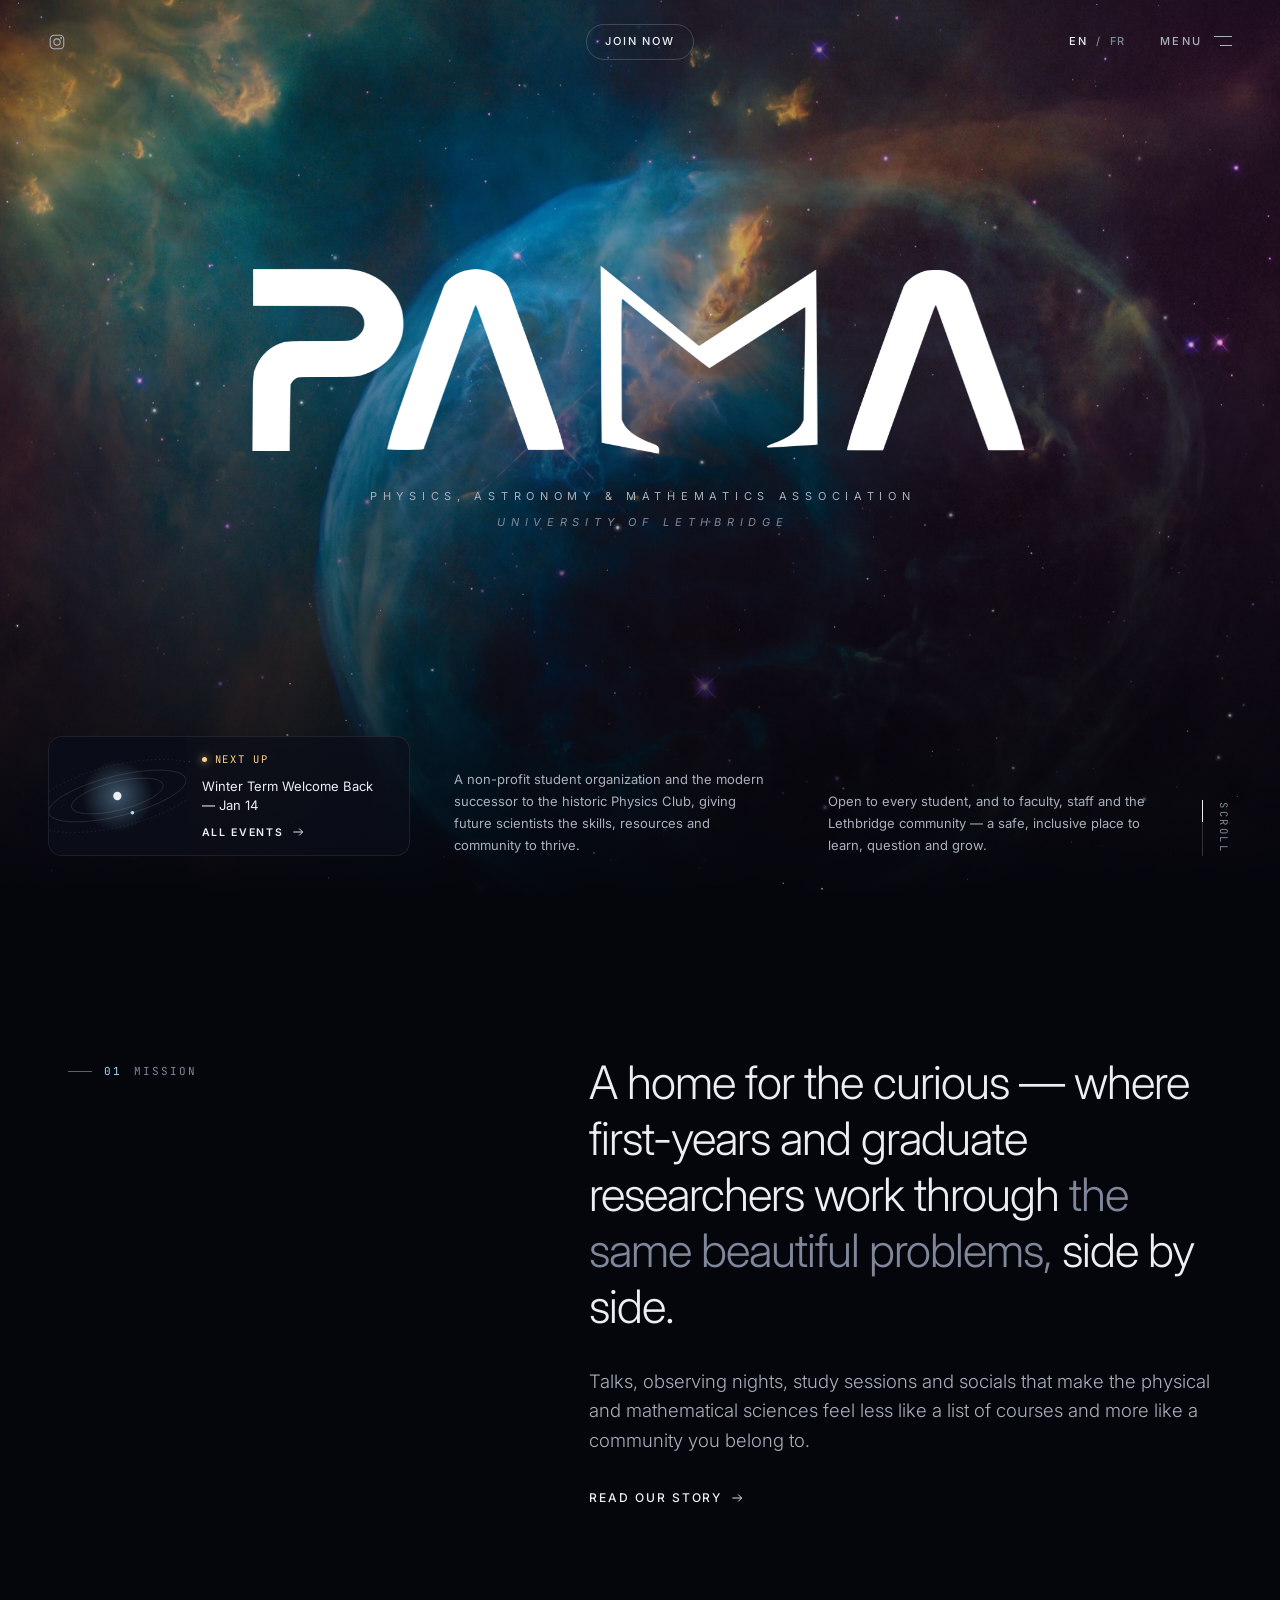
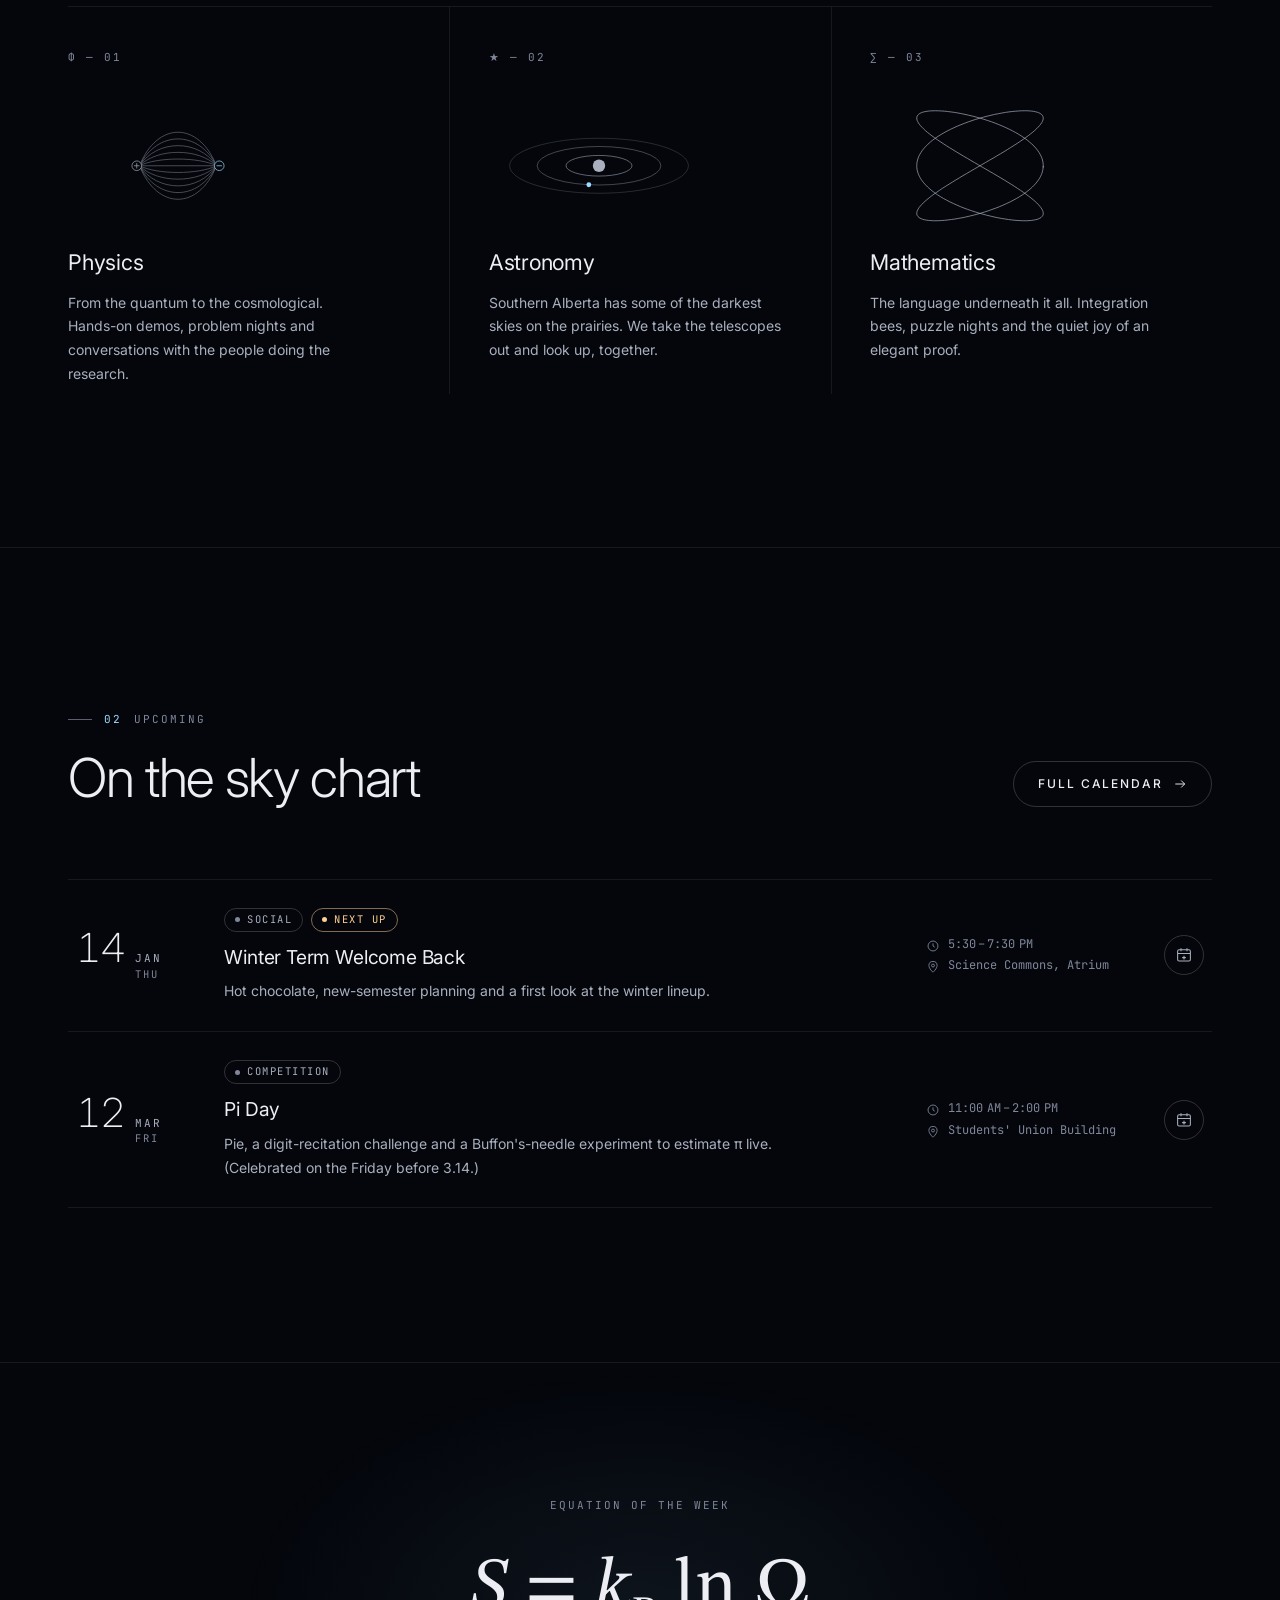
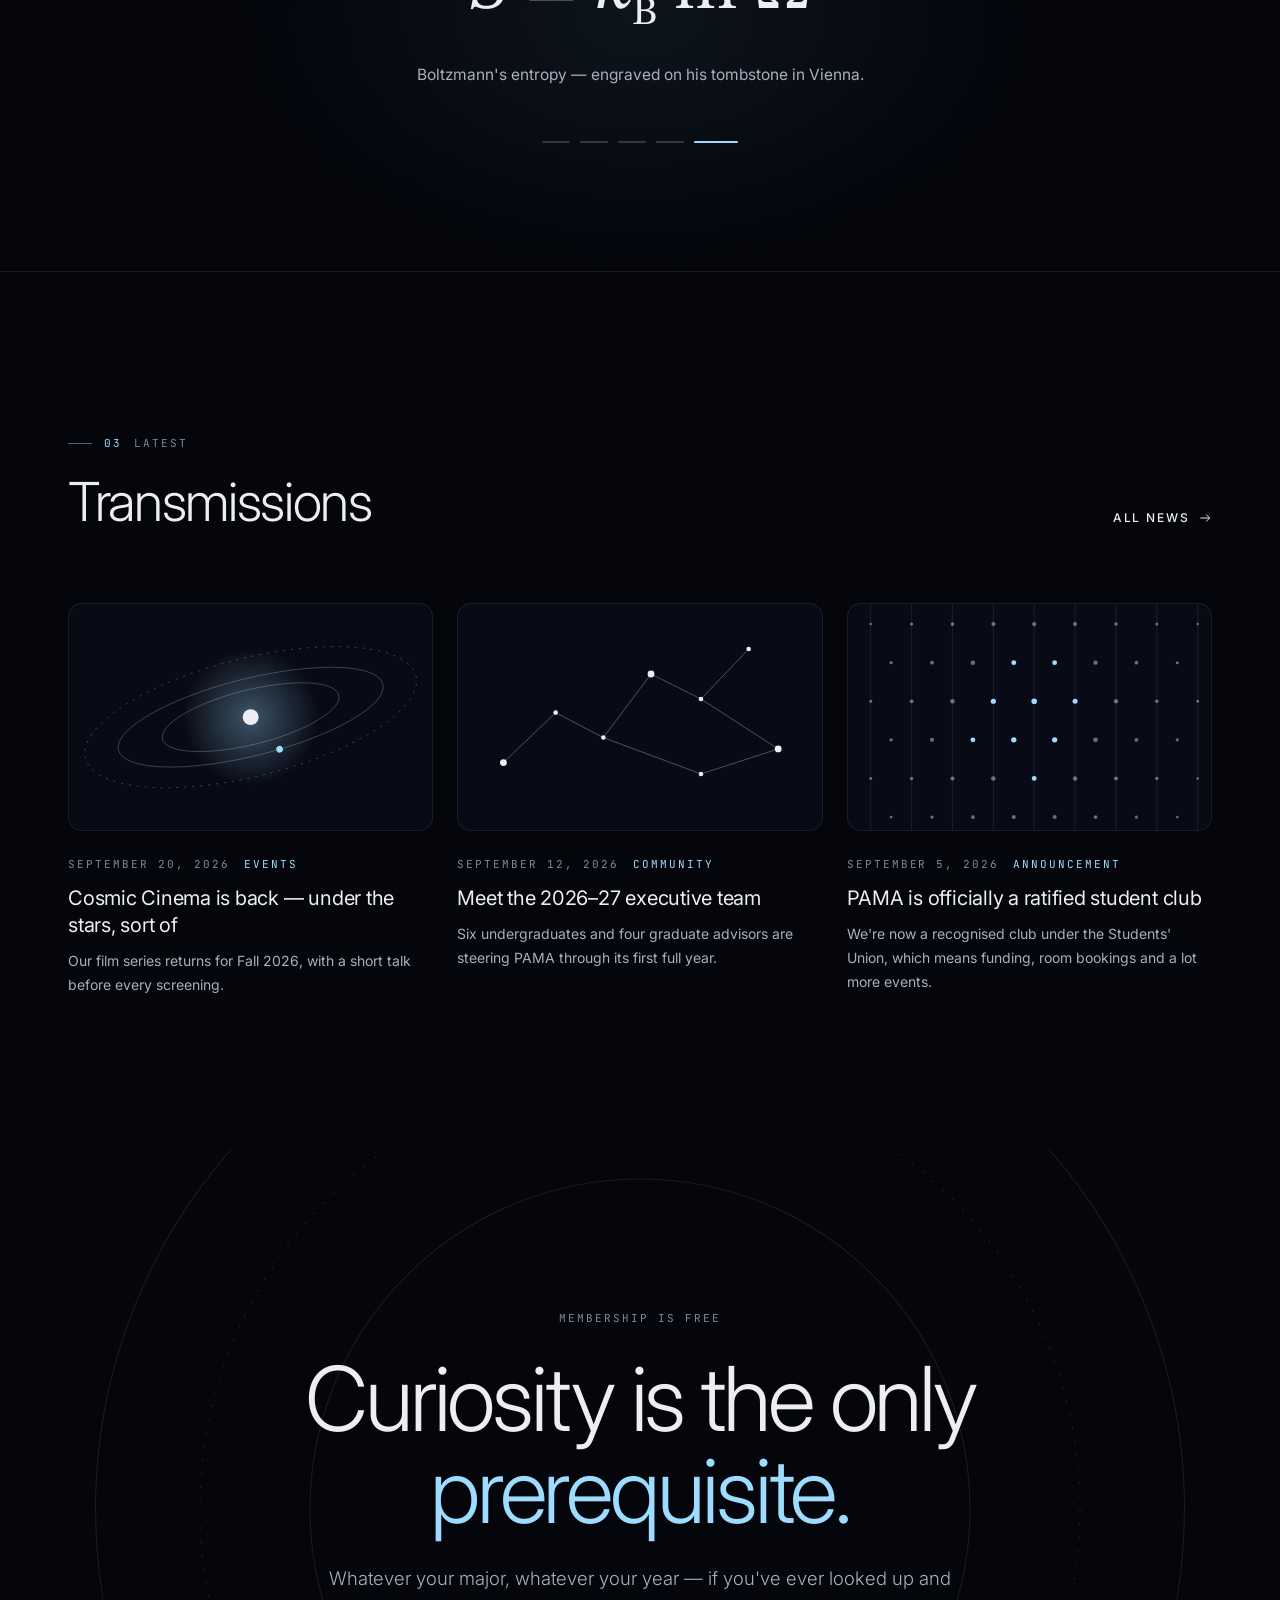
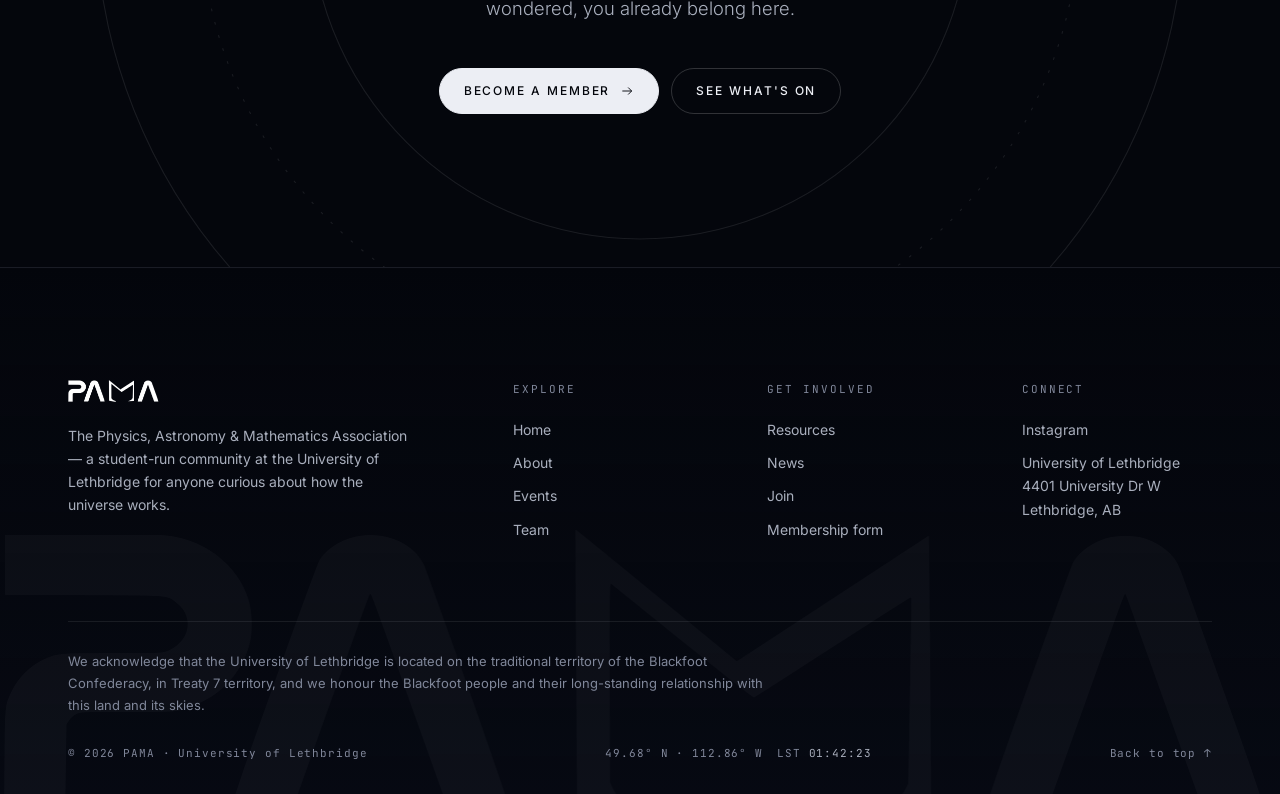
==== index.html @ 0c46128d "Add files via upload" ====
<!doctype html>
<html lang="en">
<head>
  <meta charset="utf-8">
  <meta name="viewport" content="width=device-width, initial-scale=1">
  <title data-i18n="meta.home.title">PAMA — Physics, Astronomy &amp; Mathematics Association · University of Lethbridge</title>
  <meta name="description" content="PAMA is the student-run Physics, Astronomy &amp; Mathematics Association at the University of Lethbridge — talks, stargazing, study sessions and a community for the curious." data-i18n-attr="content:meta.home.desc">
  <meta name="theme-color" content="#04060c">
  <meta property="og:type" content="website">
  <meta property="og:site_name" content="PAMA">
  <meta property="og:title" content="PAMA — Physics, Astronomy &amp; Mathematics Association">
  <meta property="og:description" content="A student community for the curious at the University of Lethbridge.">
  <link rel="icon" href="assets/img/favicon.svg" type="image/svg+xml">
  <link rel="apple-touch-icon" href="assets/img/apple-touch-icon.png">
  <link rel="preconnect" href="https://fonts.googleapis.com">
  <link rel="preconnect" href="https://fonts.gstatic.com" crossorigin>
  <link rel="stylesheet" href="https://fonts.googleapis.com/css2?family=Inter:ital,wght@0,200;0,300;0,400;0,500;0,600;1,300;1,400&amp;family=JetBrains+Mono:wght@400&amp;family=STIX+Two+Text:ital@0;1&amp;display=swap">
  <link rel="stylesheet" href="assets/css/style.css">
  <link rel="preload" as="image" href="assets/img/space.avif" type="image/avif">
  <script src="assets/js/i18n.js"></script>
  <script src="assets/js/chrome.js"></script>
  <script src="assets/js/data.js" defer></script>
  <script src="assets/js/main.js" defer></script>
</head>
<body class="is-home" id="top">
  <site-header active="home"></site-header>
  <div class="hero-backdrop" aria-hidden="true"><div class="hero__bg"></div></div>

  <div class="page">
    <main id="main">

      <!-- ============ HERO ============ -->
      <section class="hero" aria-labelledby="hero-title">
        <div class="hero__main">
          <img class="hero__logo intro" src="assets/img/pama-logo-white.png" alt="PAMA" width="1281" height="311" style="--d:120ms">
          <h1 class="hero__title intro" id="hero-title" style="--d:520ms" data-i18n="home.hero.title">Physics, Astronomy &amp; Mathematics Association</h1>
          <p class="hero__subtitle intro" style="--d:680ms" data-i18n="home.hero.uni">University of Lethbridge</p>
        </div>

        <div class="hero__foot">
          <a class="news-card intro" href="events.html" style="--d:950ms" data-teaser>
            <div class="news-card__media" data-art="orbit"></div>
            <div class="news-card__body">
              <span class="news-card__kicker" data-teaser-kicker>Next up</span>
              <span class="news-card__text" data-teaser-text>Cosmic Cinema is back. Join us under the stars…</span>
              <span class="news-card__cta"><span data-i18n="home.hero.allEvents">All events</span> <span class="i i-arrow" aria-hidden="true"></span></span>
            </div>
          </a>
          <p class="hero__col-2 intro" style="--d:1050ms" data-i18n="home.hero.col2">A non-profit student organization and the modern successor to the historic Physics Club, giving future scientists the skills, resources and community to thrive.</p>
          <p class="hero__col-3 intro" style="--d:1150ms" data-i18n="home.hero.col3">Open to every student, and to faculty, staff and the Lethbridge community — a safe, inclusive place to learn, question and grow.</p>
          <a class="scroll-cue intro" href="#mission" style="--d:1300ms"><span data-i18n="home.hero.scroll">Scroll</span><span class="scroll-cue__line" aria-hidden="true"></span></a>
        </div>
      </section>

      <!-- ============ 01 · MISSION ============ -->
      <section class="section" id="mission" aria-labelledby="mission-title">
        <div class="container">
          <div class="split">
            <div><p class="eyebrow reveal"><span class="idx">01</span><span data-i18n="home.mission.eyebrow">Mission</span></p></div>
            <div>
              <h2 class="statement reveal" id="mission-title" data-i18n="home.mission.title">A home for the curious — where first-years and graduate researchers work through <em>the same beautiful problems,</em> side by side.</h2>
              <p class="lead reveal mt-m" style="--d:120ms" data-i18n="home.mission.lead">Talks, observing nights, study sessions and socials that make the physical and mathematical sciences feel less like a list of courses and more like a community you belong to.</p>
              <div class="btn-row mt-m reveal" style="--d:200ms"><a class="link" href="about.html"><span data-i18n="home.mission.cta">Read our story</span> <span class="i i-arrow" aria-hidden="true"></span></a></div>
            </div>
          </div>

          <div class="pillars" data-stagger>
            <article class="pillar">
              <span class="pillar__num">Φ — 01</span>
              <div class="pillar__art" data-art="field"></div>
              <h3 data-i18n="home.pillar1.title">Physics</h3>
              <p data-i18n="home.pillar1.text">From the quantum to the cosmological. Hands-on demos, problem nights and conversations with the people doing the research.</p>
            </article>
            <article class="pillar">
              <span class="pillar__num">★ — 02</span>
              <div class="pillar__art" data-art="ellipses"></div>
              <h3 data-i18n="home.pillar2.title">Astronomy</h3>
              <p data-i18n="home.pillar2.text">Southern Alberta has some of the darkest skies on the prairies. We take the telescopes out and look up, together.</p>
            </article>
            <article class="pillar">
              <span class="pillar__num">∑ — 03</span>
              <div class="pillar__art" data-art="lissajous"></div>
              <h3 data-i18n="home.pillar3.title">Mathematics</h3>
              <p data-i18n="home.pillar3.text">The language underneath it all. Integration bees, puzzle nights and the quiet joy of an elegant proof.</p>
            </article>
          </div>
        </div>
      </section>

      <!-- ============ 02 · EVENTS ============ -->
      <section class="section" aria-labelledby="events-title">
        <div class="container">
          <div class="section-head section-head--row">
            <div class="stack" style="--stack:20px">
              <p class="eyebrow reveal"><span class="idx">02</span><span data-i18n="home.events.eyebrow">Upcoming</span></p>
              <h2 class="h2 reveal" id="events-title" data-i18n="home.events.title">On the sky chart</h2>
            </div>
            <a class="btn reveal" href="events.html"><span data-i18n="home.events.cta">Full calendar</span> <span class="i i-arrow" aria-hidden="true"></span></a>
          </div>
          <div class="event-list reveal" data-events-upcoming="3"></div>
        </div>
      </section>

      <!-- ============ EQUATION OF THE WEEK ============ -->
      <section class="equation" data-equation aria-labelledby="eq-title">
        <h2 class="eyebrow eyebrow--plain reveal" id="eq-title" data-i18n="home.eq.title">Equation of the week</h2>
        <p class="equation__formula"><i>e</i><sup><i>iπ</i></sup> + 1 = 0</p>
        <p class="equation__caption">Euler's identity — five fundamental constants, three basic operations, one line.</p>
        <div class="equation__nav"></div>
        <p class="sr-only" aria-live="polite" data-eq-status></p>
      </section>

      <!-- ============ 03 · NEWS ============ -->
      <section class="section" aria-labelledby="news-title">
        <div class="container">
          <div class="section-head section-head--row">
            <div class="stack" style="--stack:20px">
              <p class="eyebrow reveal"><span class="idx">03</span><span data-i18n="home.news.eyebrow">Latest</span></p>
              <h2 class="h2 reveal" id="news-title" data-i18n="home.news.title">Transmissions</h2>
            </div>
            <a class="link reveal" href="news.html"><span data-i18n="home.news.cta">All news</span> <span class="i i-arrow" aria-hidden="true"></span></a>
          </div>
          <div class="grid grid--3" data-news-latest="3" data-stagger></div>
        </div>
      </section>

      <!-- ============ CTA ============ -->
      <section class="section cta" aria-labelledby="cta-title">
        <svg class="cta__orbit" viewBox="0 0 400 400" aria-hidden="true" fill="none" stroke="currentColor" stroke-width=".4">
          <circle cx="200" cy="200" r="120"/><circle cx="200" cy="200" r="160" stroke-dasharray="1 4"/><circle cx="200" cy="200" r="198"/>
        </svg>
        <div class="container">
          <p class="eyebrow eyebrow--plain reveal" data-i18n="home.cta.eyebrow">Membership is free</p>
          <h2 class="display cta__title reveal" id="cta-title" data-i18n="home.cta.title">Curiosity is the only <span class="accent">prerequisite.</span></h2>
          <p class="lead reveal" data-i18n="home.cta.lead">Whatever your major, whatever your year — if you've ever looked up and wondered, you already belong here.</p>
          <div class="btn-row reveal">
            <a class="btn btn--solid" href="join.html"><span data-i18n="home.cta.join">Become a member</span> <span class="i i-arrow" aria-hidden="true"></span></a>
            <a class="btn" href="events.html" data-i18n="home.cta.events">See what's on</a>
          </div>
        </div>
      </section>

    </main>
    <site-footer></site-footer>
  </div>
</body>
</html>
---- assets/css/style.css ----
/* ==========================================================================
   PAMA — Physics, Astronomy & Mathematics Association
   Design system: futuristic minimalism. One accent, hairlines, quiet motion.

   Contents
     1. Tokens           6. Page heroes        11. Team / timeline / values
     2. Reset & base     7. Sections & cards   12. Resources / FAQ / join
     3. Typography       8. Home               13. Footer
     4. Buttons & icons  9. Events             14. Motion
     5. Header & menu   10. News               15. Utilities
   ========================================================================== */

/* 1. Tokens ---------------------------------------------------------------- */
:root {
  --bg: #04060c;
  --surface: rgba(255, 255, 255, 0.028);
  --surface-hover: rgba(255, 255, 255, 0.05);
  --line: rgba(255, 255, 255, 0.08);
  --line-strong: rgba(255, 255, 255, 0.18);

  --text: #eceef4;
  --text-2: #a9afbd;
  --text-3: #80879a;           /* ≥ 5.5:1 on --bg */

  --accent: #9edcff;           /* ice — the one accent */
  --signal: #ffcf8f;           /* "next up" only */

  --font-sans: "Inter", ui-sans-serif, system-ui, -apple-system, "Segoe UI", sans-serif;
  --font-mono: "JetBrains Mono", ui-monospace, "SFMono-Regular", Consolas, monospace;
  --font-math: "STIX Two Text", "Cambria Math", "Latin Modern Math", Georgia, serif;

  /* Type scale — keep to these steps */
  --fs-micro: 10.5px;
  --fs-label: 11px;
  --fs-sm: 14px;
  --fs-body: 15.5px;
  --fs-h4: 1.125rem;
  --track-label: 0.18em;
  --track-caps: 0.16em;

  --ease: cubic-bezier(0.19, 1, 0.22, 1);
  --ease-soft: cubic-bezier(0.4, 0, 0.2, 1);

  --container: 1240px;
  --gutter: clamp(16px, 4vw, 48px);
  --radius: 14px;
  --radius-lg: 22px;
  --header-h: 84px;
  --hero-h: max(100svh, 640px);

  /* Inline icons (data URIs so they also work from file://) */
  --i-arrow: url("data:image/svg+xml,%3Csvg xmlns='http://www.w3.org/2000/svg' viewBox='0 0 24 24' fill='none' stroke='black' stroke-width='1.6'%3E%3Cpath d='M4 12h16m-6-6 6 6-6 6'/%3E%3C/svg%3E");
  --i-out: url("data:image/svg+xml,%3Csvg xmlns='http://www.w3.org/2000/svg' viewBox='0 0 24 24' fill='none' stroke='black' stroke-width='1.6'%3E%3Cpath d='M7 17 17 7M8 7h9v9'/%3E%3C/svg%3E");
  --i-plus: url("data:image/svg+xml,%3Csvg xmlns='http://www.w3.org/2000/svg' viewBox='0 0 24 24' fill='none' stroke='black' stroke-width='1.6'%3E%3Cpath d='M12 5v14M5 12h14'/%3E%3C/svg%3E");

  color-scheme: dark;
}
@media (max-width: 640px) { :root { --hero-h: max(100svh, 560px); } }

/* 2. Reset & base ---------------------------------------------------------- */
*, *::before, *::after { box-sizing: border-box; }
html { -webkit-text-size-adjust: 100%; scroll-behavior: smooth; scroll-padding-top: 96px; }
body {
  margin: 0; min-height: 100vh;
  background: var(--bg); color: var(--text);
  font-family: var(--font-sans); font-size: var(--fs-body); line-height: 1.65; font-weight: 400;
  -webkit-font-smoothing: antialiased; -moz-osx-font-smoothing: grayscale;
  overflow-x: clip;
}
img, svg, canvas { display: block; max-width: 100%; }
a { color: inherit; text-decoration: none; }
button { font: inherit; color: inherit; background: none; border: 0; padding: 0; cursor: pointer; }
h1, h2, h3, h4, p, ul, ol, dl, dd, figure, blockquote { margin: 0; }
h1, h2, h3, h4 { font-weight: inherit; font-size: inherit; }
::selection { background: var(--accent); color: var(--bg); }
:focus-visible { outline: 2px solid var(--accent); outline-offset: 4px; border-radius: 4px; }

/* French is loading: hide briefly to avoid a flash of English */
.i18n-pending body { visibility: hidden; }

.skip-link {
  position: fixed; top: 12px; left: 12px; z-index: 200;
  padding: 10px 16px; border-radius: 999px; background: var(--text); color: var(--bg);
  font-size: 13px; font-weight: 500;
  transform: translateY(-160%); transition: transform .3s var(--ease);
}
.skip-link:focus { transform: none; }
.sr-only { position: absolute !important; width: 1px; height: 1px; padding: 0; margin: -1px; overflow: hidden; clip: rect(0 0 0 0); white-space: nowrap; border: 0; }

.starfield { position: fixed; inset: 0; z-index: 0; width: 100%; height: 100%; pointer-events: none; }
.page { position: relative; z-index: 1; }

/* 3. Typography ------------------------------------------------------------ */
/* Shared micro-label: every small mono caption uses this recipe */
.eyebrow, .card__kicker, .pillar__num, .event__mon, .post__meta, .article__date,
.sky__label, .contact-grid dt, .footer-col__title, .timeline__year, .person__role,
.placeholder-note, .month-label, .page-hero__meta, .offer__n {
  font-family: var(--font-mono); font-size: var(--fs-label); font-weight: 400;
  letter-spacing: var(--track-label); text-transform: uppercase; color: var(--text-3);
}
.eyebrow { display: inline-flex; align-items: center; gap: 12px; }
.eyebrow::before { content: ""; width: 24px; height: 1px; background: currentColor; opacity: .7; }
.eyebrow .idx { color: var(--accent); }
.eyebrow--plain::before { display: none; }

.display { font-size: clamp(2.6rem, 7vw, 6rem); font-weight: 300; line-height: 1.02; letter-spacing: -0.035em; }
.h1 { font-size: clamp(2.4rem, 6vw, 5rem); font-weight: 300; line-height: 1.04; letter-spacing: -0.03em; }
.h2 { font-size: clamp(2rem, 4.2vw, 3.4rem); font-weight: 300; line-height: 1.08; letter-spacing: -0.025em; }
.h3 { font-size: clamp(1.35rem, 2.1vw, 1.7rem); font-weight: 400; line-height: 1.25; letter-spacing: -0.015em; }
.h4 { font-size: var(--fs-h4); font-weight: 500; line-height: 1.35; letter-spacing: -0.005em; }
.lead { font-size: clamp(1.05rem, 1.45vw, 1.25rem); line-height: 1.6; color: var(--text-2); font-weight: 300; max-width: 60ch; }
.lead strong { color: var(--text); font-weight: 400; }
.statement { font-size: clamp(1.7rem, 3.6vw, 3rem); font-weight: 300; line-height: 1.22; letter-spacing: -0.022em; max-width: 24ch; }
.statement em { font-style: normal; color: var(--text-3); }

/* Shared small body copy */
.card p, .pillar p, .offer p, .event__desc, .post p, .timeline__item p, .value p, .step p, .res__desc {
  font-size: var(--fs-sm); line-height: 1.7; color: var(--text-2); font-weight: 400;
}
.prose p { color: var(--text-2); font-size: 1.0625rem; line-height: 1.75; }
.prose p + p { margin-top: 1.1em; }
.prose strong { color: var(--text); font-weight: 500; }

.faint { color: var(--text-3); }
.accent { color: var(--accent); }

/* 4. Buttons, links & icons ------------------------------------------------ */
.btn {
  --h: 46px;
  display: inline-flex; align-items: center; justify-content: center; gap: 10px;
  height: var(--h); padding-inline: 24px;
  border: 1px solid var(--line-strong); border-radius: 999px;
  font-size: 12px; font-weight: 500; letter-spacing: var(--track-caps); text-transform: uppercase;
  color: var(--text); white-space: nowrap;
  transition: background-color .5s var(--ease), color .5s var(--ease), border-color .5s var(--ease);
}
.btn:hover { background: var(--text); color: var(--bg); border-color: var(--text); }
.btn--solid { background: var(--text); color: var(--bg); border-color: var(--text); }
.btn--solid:hover { background: var(--accent); border-color: var(--accent); }
.btn--sm { --h: 36px; padding-inline: 18px; font-size: 11px; }
.btn-row { display: flex; flex-wrap: wrap; gap: 12px; align-items: center; }

.link {
  display: inline-flex; align-items: center; gap: 8px;
  font-size: 12px; font-weight: 500; letter-spacing: var(--track-caps); text-transform: uppercase; color: var(--text);
  background: linear-gradient(currentColor, currentColor) 0 100% / 0 1px no-repeat;
  padding-bottom: 3px;
  transition: background-size .6s var(--ease), color .3s;
}
.link:hover { background-size: 100% 1px; color: var(--accent); }
.text-link { color: var(--text); border-bottom: 1px solid var(--line-strong); transition: border-color .3s, color .3s; }
.text-link:hover { color: var(--accent); border-color: var(--accent); }

/* Mask icons: <span class="i i-arrow"></span> */
.i { display: inline-block; width: 14px; height: 14px; flex-shrink: 0; background: currentColor; -webkit-mask: var(--m) center / contain no-repeat; mask: var(--m) center / contain no-repeat; }
.i-arrow { --m: var(--i-arrow); transition: transform .5s var(--ease); }
.i-out { --m: var(--i-out); transition: transform .5s var(--ease); }
.i-plus { --m: var(--i-plus); }
:is(.btn, .link, .news-card, .post):hover .i-arrow { transform: translateX(4px); }
:is(.btn, .link):hover .i-out { transform: translate(2px, -2px); }

.icon { width: 18px; height: 18px; flex-shrink: 0; }
.icon--sm { width: 14px; height: 14px; }

/* 5. Header & particle menu ------------------------------------------------ */
.site-header {
  position: fixed; inset: 0 0 auto 0; z-index: 100; height: var(--header-h);
  border-bottom: 1px solid transparent;
  transition: background-color .6s var(--ease), border-color .6s var(--ease), height .6s var(--ease);
}
.site-header.is-scrolled { --header-h: 68px; background: rgba(4, 6, 12, 0.9); border-bottom-color: var(--line); }
.site-header__inner {
  height: 100%; max-width: 1600px; margin-inline: auto; padding-inline: var(--gutter);
  display: grid; grid-template-columns: 1fr auto 1fr; align-items: center; gap: 16px;
}
.site-header__left { display: flex; align-items: center; gap: 22px; }
.site-header__center { justify-self: center; }
.site-header__right { justify-self: end; display: flex; align-items: center; gap: clamp(16px, 2.5vw, 32px); }

.brand {
  display: inline-flex; align-items: center; max-width: 90px; overflow: hidden;
  transition: opacity .5s var(--ease), transform .6s var(--ease), max-width .7s var(--ease), margin .7s var(--ease);
}
.brand img { height: 17px; width: auto; max-width: none; }
.is-home .site-header:not(.is-scrolled) .brand { opacity: 0; transform: translateY(-6px); pointer-events: none; max-width: 0; margin-right: -22px; }

.socials { display: flex; align-items: center; gap: 18px; color: var(--text-2); }
.socials a { display: inline-flex; padding: 6px; margin: -6px; transition: color .3s; }
.socials a:hover { color: var(--text); }

.lang { display: flex; align-items: center; gap: 6px; font-size: 11px; font-weight: 500; letter-spacing: var(--track-caps); color: var(--text-3); }
.lang button { padding: 6px 2px; letter-spacing: inherit; transition: color .3s; }
.lang button[aria-pressed="true"] { color: var(--text); }
.lang button:hover { color: var(--text); }

@media (max-width: 720px) {
  .site-header__left .socials { display: none; }
  .is-home .site-header:not(.is-scrolled) .site-header__left .socials { display: flex; }
  .site-header__center .btn { --h: 34px; padding-inline: 16px; font-size: var(--fs-micro); }
  .site-header__right > .lang { display: none; }
}

.menu { position: relative; }
.menu__toggle {
  display: inline-flex; align-items: center; gap: 12px; padding: 10px 0;
  font-size: 11px; font-weight: 500; letter-spacing: 0.2em; text-transform: uppercase;
  color: var(--text-2); transition: color .3s;
}
.menu__toggle:hover, .menu.is-open .menu__toggle { color: var(--text); }
.menu__bars { position: relative; width: 18px; height: 10px; }
.menu__bars span { position: absolute; left: 0; right: 0; height: 1px; background: currentColor; transition: transform .6s var(--ease), top .6s var(--ease), left .6s var(--ease); }
.menu__bars span:nth-child(1) { top: 0; }
.menu__bars span:nth-child(2) { top: 9px; left: 6px; }
.menu.is-open .menu__bars span:nth-child(1) { top: 4.5px; transform: rotate(45deg); }
.menu.is-open .menu__bars span:nth-child(2) { top: 4.5px; left: 0; transform: rotate(-45deg); }

.menu__panel {
  position: absolute; right: -10px; top: 100%;
  padding: 12px 10px 28px 120px;
  display: flex; flex-direction: column; align-items: flex-end; gap: 2px;
  visibility: hidden; opacity: 0; pointer-events: none;
  transition: opacity .35s var(--ease-soft), visibility 0s linear .45s;
}
.menu.is-open .menu__panel { visibility: visible; opacity: 1; pointer-events: auto; transition: opacity .35s var(--ease-soft), visibility 0s; }
.menu__item {
  display: flex; align-items: center; justify-content: flex-end; gap: 16px; padding-block: 9px;
  transform: translateY(-14px); opacity: 0;
  transition: transform .5s var(--ease), opacity .4s var(--ease-soft);
  transition-delay: calc(var(--i) * 45ms);
}
.menu.is-open .menu__item { transform: none; opacity: 1; }
/* Manim-style "Write": the label draws itself out of the dot */
.menu__label {
  display: inline-block; white-space: nowrap;
  font-size: 12px; font-weight: 500; letter-spacing: 0.26em; text-transform: uppercase; color: var(--text-2);
  clip-path: inset(0 0 0 100%); opacity: 0; transform: translateX(8px);
  transition: clip-path .7s var(--ease), opacity .4s var(--ease-soft), transform .6s var(--ease), color .3s;
  transition-delay: calc(var(--i) * 45ms + 110ms);
}
.menu.is-open .menu__label { clip-path: inset(0 -4px 0 0); opacity: 1; transform: none; }
.menu__num { font-family: var(--font-mono); font-size: var(--fs-micro); letter-spacing: .1em; color: var(--text-3); margin-right: 10px; }
.menu__dot {
  width: 6px; height: 6px; border-radius: 50%; flex-shrink: 0; background: var(--text);
  box-shadow: 0 0 10px 2px rgba(255, 255, 255, 0.55);
  transition: transform .5s var(--ease), box-shadow .5s var(--ease), background-color .3s, opacity .3s;
}
.menu__item:hover .menu__label { color: var(--text); transform: translateX(-6px); }
.menu__item:hover .menu__dot { transform: scale(.55); opacity: .55; box-shadow: 0 0 4px 1px rgba(255,255,255,.4); }
.menu__item:focus-visible { outline: none; }
.menu__item:focus-visible .menu__label { color: var(--accent); text-decoration: underline; text-underline-offset: 6px; transform: translateX(-6px); }
.menu__item[aria-current="page"] .menu__label { color: var(--accent); }
.menu__item[aria-current="page"] .menu__dot { background: var(--accent); box-shadow: 0 0 0 4px var(--bg), 0 0 0 5px var(--accent), 0 0 14px 4px rgba(158,220,255,.5); }
.menu__lang { display: none; }

.menu-veil {
  position: fixed; inset: 0; z-index: 90;
  background: radial-gradient(120% 90% at 100% 0%, rgba(4,6,12,.95) 0%, rgba(4,6,12,.8) 38%, rgba(4,6,12,.25) 75%, transparent 100%);
  opacity: 0; visibility: hidden; transition: opacity .5s var(--ease-soft), visibility 0s linear .5s;
}
.menu-veil.is-visible { opacity: 1; visibility: visible; transition: opacity .5s var(--ease-soft), visibility 0s; }

@media (max-width: 720px) {
  .menu__panel { right: -4px; padding-left: 48px; }
  .menu__item { padding-block: 11px; }
  .menu__label { font-size: 13px; }
  .menu-veil { background: rgba(4,6,12,.94); }
  .menu__lang { display: flex; justify-content: flex-end; margin-top: 18px; padding-top: 16px; border-top: 1px solid var(--line); opacity: 0; transition: opacity .4s var(--ease-soft) .4s; }
  .menu.is-open .menu__lang { opacity: 1; }
  .menu__lang .lang { display: flex; font-size: 12px; }
}

/* 6. Heroes ---------------------------------------------------------------- */
.hero { position: relative; min-height: var(--hero-h); display: flex; flex-direction: column; }
/* Backdrop sits outside .page so the starfield canvas drifts over it */
.hero-backdrop { position: absolute; inset: 0 0 auto 0; height: var(--hero-h); z-index: -1; overflow: hidden; pointer-events: none; }
.hero__bg {
  position: absolute; inset: -4% 0 0 0;
  background: url("../img/space.avif") center / cover no-repeat;
  transform: translate3d(0, var(--parallax, 0px), 0) scale(1.06);
  will-change: transform;
}
.hero-backdrop::after {
  content: ""; position: absolute; inset: 0;
  background: radial-gradient(ellipse 50% 32% at 50% 48%, rgba(4,6,12,.45), transparent 70%),
    linear-gradient(180deg, rgba(4,6,12,.35) 0%, rgba(4,6,12,.2) 35%, rgba(4,6,12,.72) 78%, var(--bg) 100%);
}
.hero__main {
  flex: 1; display: flex; flex-direction: column; align-items: center; justify-content: center;
  text-align: center; padding: calc(var(--header-h) + 24px) var(--gutter) 24px;
}
.hero__logo { width: min(72vw, 780px); height: auto; filter: drop-shadow(0 0 40px rgba(158,220,255,.12)); }
.hero__title, .hero__subtitle {
  font-size: clamp(11px, .85vw, 15px); font-weight: 400; text-transform: uppercase;
  letter-spacing: clamp(0.28em, 0.9vw, 0.52em); padding-left: 0.5em; text-wrap: balance;
}
.hero__title { margin-top: clamp(20px, 3vw, 32px); color: var(--text-2); }
.hero__subtitle { margin-top: 8px; font-style: italic; color: var(--text-3); }
.hero__foot {
  display: grid; grid-template-columns: minmax(0, 1.1fr) minmax(0, 1fr) minmax(0, 1fr) auto;
  gap: clamp(20px, 3.5vw, 48px); align-items: end;
  padding: 24px var(--gutter) clamp(24px, 4vw, 44px);
  max-width: 1600px; width: 100%; margin-inline: auto;
}
.hero__foot p { font-size: 13px; line-height: 1.7; color: var(--text-2); max-width: 40ch; }
@media (max-width: 960px) {
  .hero__foot { grid-template-columns: minmax(0, 1fr) minmax(0, 1fr); }
  .hero__foot .hero__col-3, .hero__foot .scroll-cue { display: none; }
}
@media (max-width: 640px) {
  .hero__main { padding-bottom: 6vh; }
  .hero__title, .hero__subtitle { letter-spacing: .2em; padding-left: .2em; }
  .hero__foot { grid-template-columns: minmax(0, 1fr); }
  .hero__foot .hero__col-2 { display: none; }
}

.news-card {
  display: flex; align-items: stretch; min-height: 120px; max-width: 400px;
  border: 1px solid var(--line); border-radius: var(--radius); overflow: hidden;
  background: rgba(12, 15, 26, 0.72);
  transition: border-color .5s var(--ease), background-color .5s var(--ease), transform .6s var(--ease);
}
.news-card:hover { border-color: var(--line-strong); background: rgba(18, 22, 36, 0.8); transform: translateY(-2px); }
.news-card__media { position: relative; width: 38%; flex-shrink: 0; overflow: hidden; background: #0a0d18; }
.news-card__media svg { position: absolute; inset: 0; width: 100%; height: 100%; }
.news-card__body { flex: 1; display: flex; flex-direction: column; justify-content: space-between; gap: 8px; padding: 14px 16px; }
.news-card__kicker { font-family: var(--font-mono); font-size: var(--fs-micro); letter-spacing: var(--track-caps); text-transform: uppercase; color: var(--signal); display: flex; align-items: center; gap: 8px; }
.news-card__kicker::before { content: ""; width: 5px; height: 5px; border-radius: 50%; background: currentColor; box-shadow: 0 0 8px currentColor; animation: pulse 2.4s var(--ease-soft) infinite; }
.news-card__text { font-size: 13px; line-height: 1.45; color: var(--text); text-wrap: pretty; display: -webkit-box; -webkit-line-clamp: 2; -webkit-box-orient: vertical; overflow: hidden; }
.news-card__cta { font-size: var(--fs-micro); font-weight: 600; letter-spacing: var(--track-caps); text-transform: uppercase; display: inline-flex; gap: 8px; align-items: center; }

.scroll-cue {
  display: flex; flex-direction: column; align-items: center; gap: 12px;
  font-family: var(--font-mono); font-size: var(--fs-micro); letter-spacing: .24em; text-transform: uppercase; color: var(--text-3);
  writing-mode: vertical-rl; transition: color .3s;
}
.scroll-cue:hover { color: var(--text); }
.scroll-cue__line { width: 1px; height: 56px; background: var(--line-strong); position: relative; overflow: hidden; writing-mode: horizontal-tb; }
.scroll-cue__line::after { content: ""; position: absolute; left: 0; top: 0; width: 1px; height: 40%; background: var(--text); animation: drip 2.6s var(--ease) infinite; }
@keyframes drip { from { transform: translateY(-100%); } to { transform: translateY(260%); } }

.page-hero {
  position: relative; isolation: isolate; overflow: hidden;
  padding: calc(var(--header-h) + clamp(72px, 12vw, 150px)) 0 clamp(56px, 8vw, 96px);
  border-bottom: 1px solid var(--line);
}
.page-hero::before {
  content: ""; position: absolute; inset: 0; z-index: -2;
  background: url("../img/space.avif") var(--hero-pos, 50% 30%) / cover no-repeat; opacity: .55;
  -webkit-mask-image: linear-gradient(180deg, #000 0%, rgba(0,0,0,.6) 55%, transparent 100%);
  mask-image: linear-gradient(180deg, #000 0%, rgba(0,0,0,.6) 55%, transparent 100%);
}
.page-hero::after { content: ""; position: absolute; inset: 0; z-index: -1; background: linear-gradient(90deg, rgba(4,6,12,.85) 0%, rgba(4,6,12,.35) 70%, rgba(4,6,12,.2) 100%); }
.page-hero__inner { display: grid; grid-template-columns: minmax(0, 1fr) auto; gap: 40px; align-items: end; }
.page-hero .h1 { margin-top: 22px; max-width: 16ch; }
.page-hero .lead { margin-top: 24px; }
.page-hero__meta { line-height: 2; letter-spacing: .1em; text-align: right; white-space: nowrap; }
.page-hero__meta b { color: var(--text-2); font-weight: 400; }
@media (max-width: 860px) { .page-hero__inner { grid-template-columns: minmax(0, 1fr); } .page-hero__meta { text-align: left; } }

/* 7. Sections, layout & cards --------------------------------------------- */
.container { width: 100%; max-width: var(--container); margin-inline: auto; padding-inline: var(--gutter); }
.section { padding-block: clamp(80px, 12vw, 160px); position: relative; }
.section--tight { padding-block: clamp(56px, 8vw, 104px); }
.section + .section { border-top: 1px solid var(--line); }
.section + .section.cta { border-top: 0; }
.stack > * + * { margin-top: var(--stack, 1rem); }

.grid { display: grid; gap: clamp(16px, 2vw, 24px); }
.grid--2 { grid-template-columns: repeat(2, minmax(0, 1fr)); }
.grid--3 { grid-template-columns: repeat(3, minmax(0, 1fr)); }
.grid--4 { grid-template-columns: repeat(4, minmax(0, 1fr)); }
@media (max-width: 960px) { .grid--3, .grid--4 { grid-template-columns: repeat(2, minmax(0, 1fr)); } }
@media (max-width: 640px) { .grid--2, .grid--3, .grid--4 { grid-template-columns: minmax(0, 1fr); } }

.split { display: grid; gap: clamp(32px, 6vw, 96px); grid-template-columns: minmax(0, 5fr) minmax(0, 7fr); align-items: start; }
@media (max-width: 860px) { .split { grid-template-columns: minmax(0, 1fr); } }

.section-head { display: grid; gap: 20px; margin-bottom: clamp(40px, 6vw, 72px); }
.section-head--row { grid-template-columns: minmax(0, 1fr) auto; align-items: end; gap: 24px 40px; }
@media (max-width: 720px) { .section-head--row { grid-template-columns: minmax(0, 1fr); } }

.card {
  position: relative; display: flex; flex-direction: column;
  padding: clamp(24px, 2.6vw, 34px);
  border: 1px solid var(--line); border-radius: var(--radius-lg); background: var(--surface);
  overflow: hidden; isolation: isolate;
}
.card__icon { width: 64px; height: 40px; color: var(--accent); margin-bottom: 24px; }
.card__icon svg { width: 100%; height: 100%; }
.card__kicker { margin-bottom: 14px; }
.card h3 { margin-bottom: 12px; }
.card__foot { margin-top: auto; padding-top: 24px; }
.card--center { text-align: center; align-items: center; padding-block: 56px; }
.card--center p { max-width: 48ch; }

/* Only interactive cards react to the pointer */
.card--interactive { --mx: 50%; --my: 50%; transition: border-color .6s var(--ease), background-color .6s var(--ease), transform .7s var(--ease); }
.card--interactive::before {
  content: ""; position: absolute; inset: 0; z-index: -1; pointer-events: none;
  background: radial-gradient(420px circle at var(--mx) var(--my), rgba(158,220,255,.075), transparent 60%);
  opacity: 0; transition: opacity .6s var(--ease-soft);
}
.card--interactive:hover { border-color: var(--line-strong); background: var(--surface-hover); transform: translateY(-4px); }
.card--interactive:hover::before { opacity: 1; }

/* 8. Home ----------------------------------------------------------------- */
.pillars { display: grid; grid-template-columns: repeat(3, minmax(0, 1fr)); border-top: 1px solid var(--line); margin-top: clamp(56px, 8vw, 96px); }
.pillar { padding: 36px clamp(0px, 2vw, 32px) 8px 0; }
.pillar + .pillar { border-left: 1px solid var(--line); padding-left: clamp(20px, 3vw, 40px); }
.pillar__art { width: 100%; max-width: 220px; height: 120px; margin: 28px 0; color: var(--text-2); }
.pillar h3 { font-size: 1.35rem; font-weight: 400; letter-spacing: -0.01em; margin-bottom: 10px; }
.pillar p { max-width: 34ch; }
@media (max-width: 860px) {
  .pillars { grid-template-columns: minmax(0, 1fr); }
  .pillar + .pillar { border-left: 0; border-top: 1px solid var(--line); padding-left: 0; }
}

.offer-list { display: grid; grid-template-columns: repeat(3, minmax(0, 1fr)); border-top: 1px solid var(--line); border-left: 1px solid var(--line); }
.offer { padding: clamp(24px, 3vw, 40px); border-right: 1px solid var(--line); border-bottom: 1px solid var(--line); }
.offer__n { color: var(--accent); }
.offer h3 { margin: 40px 0 10px; font-size: var(--fs-h4); font-weight: 400; letter-spacing: -0.01em; }
@media (max-width: 960px) { .offer-list { grid-template-columns: repeat(2, minmax(0, 1fr)); } }
@media (max-width: 600px) { .offer-list { grid-template-columns: minmax(0, 1fr); } }

.equation {
  position: relative; text-align: center; padding: clamp(72px, 10vw, 140px) var(--gutter);
  border-block: 1px solid var(--line);
  background: radial-gradient(ellipse 45% 70% at 50% 50%, rgba(158,220,255,.07), transparent 70%);
}
.equation__formula {
  font-family: var(--font-math); font-size: clamp(2.2rem, 6vw, 4.6rem); font-weight: 400; line-height: 1.2;
  margin: 28px 0 22px; min-height: 1.3em;
  transition: opacity .5s var(--ease-soft), filter .5s var(--ease-soft), transform .8s var(--ease);
}
.equation__formula sub, .equation__formula sup { font-size: .55em; }
.equation__formula.is-swapping { opacity: 0; filter: blur(8px); transform: translateY(8px); }
.equation__caption { color: var(--text-2); max-width: 52ch; margin-inline: auto; min-height: 3.3em; transition: opacity .5s var(--ease-soft); }
.equation__caption.is-swapping { opacity: 0; }
.equation__nav { display: flex; justify-content: center; gap: 10px; margin-top: 28px; }
.equation__dot { position: relative; width: 28px; height: 2px; border-radius: 2px; background: var(--line-strong); transition: background-color .4s, width .6s var(--ease); }
.equation__dot::after { content: ""; position: absolute; inset: -14px -4px; }
.equation__dot:hover { background: var(--text-3); }
.equation__dot[aria-current="true"] { background: var(--accent); width: 44px; }
@media (max-width: 640px) { .equation__formula { font-size: clamp(1.5rem, 7vw, 2.2rem); min-height: 2.6em; display: grid; place-items: center; } }

.cta { position: relative; text-align: center; overflow: hidden; }
.cta__orbit { position: absolute; left: 50%; top: 50%; width: min(1100px, 150vw); aspect-ratio: 1; translate: -50% -50%; z-index: -1; opacity: .5; color: var(--line-strong); pointer-events: none; }
.cta__title { max-width: 16ch; margin: 24px auto 0; }
.cta .lead { margin: 28px auto 0; }
.cta .btn-row { justify-content: center; margin-top: 44px; }

/* 9. Events --------------------------------------------------------------- */
.event-list { border-top: 1px solid var(--line); }
.event {
  position: relative;
  display: grid; grid-template-columns: 110px minmax(0, 1fr) 200px auto; gap: clamp(16px, 3vw, 40px); align-items: center;
  padding: 28px 8px; border-bottom: 1px solid var(--line);
  transition: background-color .5s var(--ease-soft);
}
.event::before { content: ""; position: absolute; left: 0; right: 0; top: -1px; height: 1px; background: var(--accent); transform: scaleX(0); transform-origin: left; transition: transform .9s var(--ease); }
.event:hover { background: linear-gradient(90deg, rgba(158,220,255,.035), transparent 70%); }
.event:hover::before { transform: scaleX(1); }
.event:target { background: linear-gradient(90deg, rgba(158,220,255,.06), transparent 70%); }
.event__date { display: flex; align-items: baseline; gap: 10px; }
.event__day { font-size: 2.5rem; font-weight: 200; letter-spacing: -0.04em; line-height: 1; font-variant-numeric: tabular-nums; }
.event__mon { color: var(--text-2); line-height: 1.5; }
.event__mon small { display: block; color: var(--text-3); font-size: var(--fs-micro); }
.event__title { font-size: 1.2rem; font-weight: 400; letter-spacing: -0.01em; }
.event__desc { margin-top: 6px; max-width: 62ch; }
.event__meta { font-family: var(--font-mono); font-size: 12px; line-height: 1.8; color: var(--text-3); }
.event__meta span { display: flex; gap: 8px; align-items: flex-start; }
.event__meta .icon { margin-top: 5px; }
.event__actions { display: flex; gap: 8px; justify-self: end; }
.event__tags { display: flex; gap: 8px; flex-wrap: wrap; margin-bottom: 10px; }
.event.is-past .event__day, .event.is-past .event__title { color: var(--text-2); }
.event.is-past .event__desc { color: var(--text-3); }
.tag {
  display: inline-flex; align-items: center; gap: 7px; height: 24px; padding-inline: 10px; border-radius: 999px;
  border: 1px solid var(--line-strong);
  font-family: var(--font-mono); font-size: var(--fs-micro); letter-spacing: .14em; text-transform: uppercase; color: var(--text-2); white-space: nowrap;
}
.tag::before { content: ""; width: 5px; height: 5px; border-radius: 50%; background: var(--text-3); }
.tag--next { border-color: rgba(255,207,143,.5); color: var(--signal); }
.tag--next::before { background: var(--signal); }
.icon-btn {
  width: 40px; height: 40px; display: inline-grid; place-items: center; border-radius: 50%;
  border: 1px solid var(--line-strong); color: var(--text-2);
  font-family: var(--font-mono); font-size: 10px; letter-spacing: .06em;
  transition: background-color .4s var(--ease), color .4s, border-color .4s;
}
.icon-btn:hover { background: var(--text); color: var(--bg); border-color: var(--text); }
@media (max-width: 960px) {
  .event { grid-template-columns: 90px minmax(0, 1fr) auto; }
  .event__meta { grid-column: 2; grid-row: 2; }
  .event__actions { grid-row: 1 / span 2; grid-column: 3; align-self: center; flex-direction: column; }
}
@media (max-width: 600px) {
  .event { grid-template-columns: minmax(0, 1fr) auto; padding-inline: 0; gap: 14px 16px; }
  .event__body, .event__meta { grid-column: 1 / -1; grid-row: auto; }
  .event__actions { grid-column: 2; grid-row: 1; flex-direction: row; }
}

.filters { display: flex; flex-wrap: wrap; gap: 8px; margin-bottom: 40px; }
.chip {
  height: 38px; padding-inline: 16px; border-radius: 999px; border: 1px solid var(--line); color: var(--text-2);
  font-size: 11px; font-weight: 500; letter-spacing: var(--track-caps); text-transform: uppercase;
  transition: background-color .4s var(--ease), color .4s var(--ease), border-color .4s var(--ease);
}
.chip:hover { border-color: var(--line-strong); color: var(--text); }
.chip[aria-pressed="true"] { background: var(--text); color: var(--bg); border-color: var(--text); }
[data-events-full] { transition: opacity .25s var(--ease-soft); }
[data-events-full].is-swapping { opacity: 0; }

.month-label { display: flex; align-items: center; gap: 16px; margin: 56px 0 8px; }
.month-label::after { content: ""; flex: 1; height: 1px; background: var(--line); }
.month-label:first-child { margin-top: 0; }
.empty { padding: 48px 0; color: var(--text-3); font-size: var(--fs-sm); }

.sky { display: grid; grid-template-columns: auto minmax(0, 1fr); gap: 24px; align-items: center; padding: 24px 28px; border: 1px solid var(--line); border-radius: var(--radius-lg); background: var(--surface); }
.sky__moon { width: 64px; height: 64px; }
.sky__value { font-size: 1.15rem; margin-top: 4px; }
.sky__note { font-size: var(--fs-sm); color: var(--text-2); margin-top: 4px; }

/* 10. News ---------------------------------------------------------------- */
.post { display: flex; flex-direction: column; }
.post__media { aspect-ratio: 16 / 10; border-radius: var(--radius); overflow: hidden; border: 1px solid var(--line); background: #080b15; margin-bottom: 24px; transition: border-color .6s var(--ease); }
.post__media svg { width: 100%; height: 100%; transition: transform 1.2s var(--ease); }
.post:hover .post__media { border-color: var(--line-strong); }
.post:hover .post__media svg { transform: scale(1.04); }
.post__meta { display: flex; gap: 14px; align-items: center; margin-bottom: 12px; }
.post h3 { font-size: 1.25rem; font-weight: 400; letter-spacing: -0.012em; line-height: 1.35; transition: color .3s; }
.post:hover h3 { color: var(--accent); }
.post p { margin-top: 10px; }

.article-list { border-top: 1px solid var(--line); }
.article { border-bottom: 1px solid var(--line); }
.article > summary {
  list-style: none; cursor: pointer;
  display: grid; grid-template-columns: 150px minmax(0, 1fr) 40px; gap: 8px clamp(16px, 3vw, 40px); align-items: start;
  padding: 32px 0;
}
.article > summary::-webkit-details-marker { display: none; }
.article > summary > .article__date { grid-column: 1; grid-row: 1 / span 2; }
.article > summary > .article__title { grid-column: 2; grid-row: 1; }
.article > summary > .article__excerpt { grid-column: 2; grid-row: 2; }
.article > summary > .article__toggle { grid-column: 3; grid-row: 1 / span 2; }
.article__date { padding-top: 6px; line-height: 1.7; }
.article__title { display: block; font-size: clamp(1.2rem, 2vw, 1.55rem); font-weight: 300; letter-spacing: -0.015em; line-height: 1.3; transition: color .3s; }
.article > summary:hover .article__title { color: var(--accent); }
.article__excerpt { display: block; font-size: var(--fs-sm); color: var(--text-2); }
.article__toggle { width: 40px; height: 40px; border-radius: 50%; border: 1px solid var(--line-strong); display: grid; place-items: center; transition: transform .6s var(--ease), background-color .4s; }
.article[open] .article__toggle { transform: rotate(45deg); background: var(--surface-hover); }
.article__body { display: grid; grid-template-columns: 150px minmax(0, 1fr) 40px; gap: clamp(16px, 3vw, 40px); padding-bottom: 40px; }
.article__body > div { grid-column: 2; }
.article__body p { color: var(--text-2); line-height: 1.8; max-width: 68ch; }
.article__body p + p { margin-top: 1em; }
.article[open] .article__body { animation: fade-down .6s var(--ease); }
@keyframes fade-down { from { opacity: 0; transform: translateY(-6px); } }
@media (max-width: 720px) {
  .article > summary, .article__body { grid-template-columns: minmax(0, 1fr) 40px; }
  .article > summary > .article__date { grid-column: 1 / -1; grid-row: 1; padding: 0; }
  .article > summary > .article__title { grid-row: 2; grid-column: 1; }
  .article > summary > .article__excerpt { grid-row: 3; grid-column: 1; }
  .article > summary > .article__toggle { grid-row: 2 / span 2; grid-column: 2; }
  .article__body > div { grid-column: 1; }
}

/* 11. Team, timeline, values ---------------------------------------------- */
.person { align-items: flex-start; }
.person__avatar {
  position: relative; width: 72px; height: 72px; border-radius: 50%; display: grid; place-items: center; margin-bottom: 28px;
  border: 1px solid var(--line-strong);
  font-size: 1.1rem; font-weight: 300; letter-spacing: 0.06em; color: var(--text);
  background: radial-gradient(circle at 30% 25%, rgba(158,220,255,.18), rgba(158,220,255,.04) 55%, transparent 75%);
}
.person__avatar::after { content: ""; position: absolute; inset: -7px; border-radius: 50%; border: 1px dashed rgba(255,255,255,.12); }
.person__role { color: var(--accent); margin-bottom: 6px; }
.person__name { font-size: 1.3rem; font-weight: 400; letter-spacing: -0.012em; margin-bottom: 4px; }
.person__program { font-size: 13px; color: var(--text-3); margin-bottom: 18px; }

.people-row { display: flex; flex-wrap: wrap; gap: 28px clamp(20px, 4vw, 48px); }
.people-row .who { display: flex; align-items: center; gap: 16px; }
.people-row .person__avatar { width: 52px; height: 52px; font-size: .95rem; margin: 0; }
.people-row .who span { font-size: 15px; }
.people-row .who small { display: block; color: var(--text-3); font-size: 12.5px; }

.timeline { position: relative; border-left: 1px solid var(--line); margin-left: 6px; }
.timeline__item { position: relative; padding: 0 0 48px 40px; }
.timeline__item:last-child { padding-bottom: 0; }
.timeline__item::before { content: ""; position: absolute; left: -4px; top: 6px; width: 7px; height: 7px; border-radius: 50%; background: var(--bg); border: 1px solid var(--text-2); }
.timeline__item.is-now::before { background: var(--accent); border-color: var(--accent); box-shadow: 0 0 12px var(--accent); }
.timeline__item.is-now .timeline__year { color: var(--accent); }
.timeline__item h3 { font-size: var(--fs-h4); font-weight: 400; margin: 6px 0; }
.timeline__item p { max-width: 56ch; }

.value { display: grid; grid-template-columns: 56px minmax(0, 1fr); gap: 20px; padding: 28px 0; border-top: 1px solid var(--line); }
.value:last-child { border-bottom: 1px solid var(--line); }
.value__sym { font-family: var(--font-math); font-size: 1.9rem; line-height: 1; color: var(--accent); font-style: italic; }
.value h3 { font-size: var(--fs-h4); font-weight: 500; margin-bottom: 6px; }

/* 12. Resources, FAQ, join ------------------------------------------------ */
.res-group + .res-group { margin-top: clamp(64px, 8vw, 104px); }
.res-list { border-top: 1px solid var(--line); }
.res {
  display: grid; grid-template-columns: minmax(0, 1.2fr) minmax(0, 2fr) auto; gap: 24px; align-items: center;
  padding: 22px 8px; border-bottom: 1px solid var(--line);
  transition: background-color .5s var(--ease-soft);
}
.res > span:not(.res__go) { transition: transform .6s var(--ease); }
a.res:hover { background: var(--surface); }
a.res:hover > span:not(.res__go) { transform: translateX(8px); }
.res__name { font-size: 1.05rem; }
.res__go { color: var(--text-3); transition: color .3s; }
.res__go .i { width: 16px; height: 16px; }
a.res:hover .res__go { color: var(--accent); }
a.res:hover .i-out { transform: translate(2px, -2px); }
@media (max-width: 720px) {
  .res { grid-template-columns: minmax(0, 1fr) auto; gap: 6px 16px; }
  .res__desc { grid-column: 1; grid-row: 2; }
  .res__go { grid-row: 1 / span 2; grid-column: 2; }
}

.faq { border-top: 1px solid var(--line); }
.faq details { border-bottom: 1px solid var(--line); }
.faq summary { list-style: none; cursor: pointer; display: flex; justify-content: space-between; gap: 24px; align-items: center; padding: 24px 0; font-size: 1.0625rem; transition: color .3s; }
.faq summary::-webkit-details-marker { display: none; }
.faq summary:hover { color: var(--accent); }
.faq .plus { position: relative; width: 14px; height: 14px; flex-shrink: 0; }
.faq .plus::before, .faq .plus::after { content: ""; position: absolute; left: 0; right: 0; top: 50%; height: 1px; background: currentColor; }
.faq .plus::after { transform: rotate(90deg); transition: transform .6s var(--ease); }
.faq details[open] .plus::after { transform: rotate(0deg); }
.faq details > div { padding: 0 48px 28px 0; color: var(--text-2); font-size: 15px; line-height: 1.75; }
.faq details[open] > div { animation: fade-down .6s var(--ease); }

.steps { counter-reset: step; display: grid; grid-template-columns: repeat(3, minmax(0, 1fr)); gap: clamp(16px, 2vw, 24px); }
.step { counter-increment: step; display: flex; flex-direction: column; align-items: flex-start; padding-top: 32px; border-top: 1px solid var(--line-strong); }
.step::before { content: "0" counter(step); font-family: var(--font-mono); font-size: var(--fs-label); letter-spacing: .14em; color: var(--accent); }
.step h3 { font-size: 1.2rem; font-weight: 400; margin: 20px 0 10px; }
.step p { max-width: 34ch; margin-bottom: 24px; }
.step .link { margin-top: auto; }
@media (max-width: 760px) { .steps { grid-template-columns: minmax(0, 1fr); } }

.checklist { display: grid; gap: 14px; padding: 0; list-style: none; }
.checklist li { display: grid; grid-template-columns: 20px minmax(0, 1fr); gap: 14px; font-size: 15px; color: var(--text-2); }
.checklist li::before { content: ""; width: 14px; height: 1px; background: var(--accent); margin-top: 12px; }

.conduct { counter-reset: c; display: grid; gap: 0; border-top: 1px solid var(--line); }
.conduct li { counter-increment: c; display: grid; grid-template-columns: 48px minmax(0, 1fr); gap: 16px; padding: 18px 0; border-bottom: 1px solid var(--line); font-size: 15px; color: var(--text-2); }
.conduct li::before { content: counter(c, decimal-leading-zero); font-family: var(--font-mono); font-size: var(--fs-label); color: var(--accent); padding-top: 4px; }
.conduct strong { color: var(--text); font-weight: 500; }

.contact-grid { display: grid; grid-template-columns: repeat(3, minmax(0, 1fr)); border-top: 1px solid var(--line); }
.contact-grid > div { padding: 32px 24px 8px 0; }
.contact-grid > div + div { border-left: 1px solid var(--line); padding-left: 24px; }
.contact-grid dt { margin-bottom: 10px; }
.contact-grid dd { font-size: 15px; }
@media (max-width: 760px) {
  .contact-grid { grid-template-columns: minmax(0, 1fr); }
  .contact-grid > div + div { border-left: 0; padding-left: 0; border-top: 1px solid var(--line); }
}

/* 13. Footer -------------------------------------------------------------- */
.site-footer { position: relative; isolation: isolate; border-top: 1px solid var(--line); padding: clamp(64px, 9vw, 112px) 0 32px; overflow: hidden; background: linear-gradient(180deg, transparent, rgba(7,10,19,.9)); }
.footer-grid { display: grid; grid-template-columns: minmax(0, 2fr) repeat(3, minmax(0, 1fr)); gap: clamp(32px, 5vw, 64px); }
.footer-col__title { margin-bottom: 20px; }
.footer-grid ul { list-style: none; padding: 0; display: grid; gap: 10px; }
.footer-grid li { font-size: var(--fs-sm); color: var(--text-2); }
.footer-grid li a { transition: color .3s; }
.footer-grid li a:hover { color: var(--text); }
.footer-brand img { height: 22px; width: auto; margin-bottom: 22px; }
.footer-brand p { font-size: var(--fs-sm); color: var(--text-2); max-width: 38ch; }
.footer-ack { margin-top: clamp(48px, 7vw, 80px); padding-top: 28px; border-top: 1px solid var(--line); font-size: 13px; color: var(--text-3); line-height: 1.7; }
.footer-ack p { max-width: 90ch; }
.footer-bottom { margin-top: 28px; display: flex; flex-wrap: wrap; justify-content: space-between; gap: 16px; font-family: var(--font-mono); font-size: var(--fs-label); letter-spacing: .08em; color: var(--text-3); }
.footer-bottom a { transition: color .3s; }
.footer-bottom a:hover { color: var(--text); }
.footer-watermark { position: absolute; left: 50%; bottom: -3.5vw; translate: -50% 0; width: min(1400px, 110vw); height: auto; z-index: -1; opacity: .03; pointer-events: none; }
.lst { display: inline-flex; gap: 14px; }
.lst b { color: var(--text-2); font-weight: 400; font-variant-numeric: tabular-nums; }
@media (max-width: 860px) { .footer-grid { grid-template-columns: repeat(2, minmax(0, 1fr)); } .footer-brand { grid-column: 1 / -1; } }

/* 14. Motion -------------------------------------------------------------- */
@keyframes pulse { 0%, 100% { opacity: 1; } 50% { opacity: .35; } }

/* Scroll reveal (JS adds .is-in) */
.js .reveal { opacity: 0; transform: translateY(24px); transition: opacity 1.1s var(--ease), transform 1.2s var(--ease); transition-delay: var(--d, 0ms); }
.js .reveal.is-in { opacity: 1; transform: none; }

/* Above-the-fold intro — pure CSS, no JS dependency */
.intro { opacity: 0; transform: translateY(16px); animation: intro 1.4s var(--ease) forwards; animation-delay: var(--d, 0ms); }
.hero__logo.intro { transform: translateY(10px) scale(.985); filter: blur(10px); animation-name: intro-logo; }
@keyframes intro { to { opacity: 1; transform: none; } }
@keyframes intro-logo { to { opacity: 1; transform: none; filter: blur(0) drop-shadow(0 0 40px rgba(158,220,255,.12)); } }

/* Page enter / exit */
.page { animation: page-in .5s var(--ease-soft) backwards; }
@keyframes page-in { from { opacity: 0; } }
body.is-leaving :is(.page, .hero-backdrop) { animation: page-out .24s var(--ease-soft) forwards; }
@keyframes page-out { to { opacity: 0; } }

@media (prefers-reduced-motion: reduce) {
  *, *::before, *::after { animation-duration: .001ms !important; animation-iteration-count: 1 !important; transition-duration: .001ms !important; transition-delay: 0ms !important; }
  html { scroll-behavior: auto; }
  .js .reveal, .intro { opacity: 1; transform: none; filter: none; }
  .hero__bg { transform: scale(1.06); }
}

/* 15. Utilities ----------------------------------------------------------- */
.mt-s { margin-top: 16px; } .mt-m { margin-top: 32px; } .mt-l { margin-top: 56px; }
.placeholder-note { display: block; margin-top: 20px; font-size: 10.5px; letter-spacing: .12em; }
.nowrap { white-space: nowrap; }

/* Add-to-calendar popover */
.cal { position: relative; }
.cal[open] { z-index: 5; }
.cal > summary { list-style: none; cursor: pointer; }
.cal > summary::-webkit-details-marker { display: none; }
.cal[open] > summary { background: var(--text); color: var(--bg); border-color: var(--text); }
.cal__menu {
  position: absolute; right: 0; top: calc(100% + 8px); min-width: 220px; padding: 6px;
  border: 1px solid var(--line-strong); border-radius: 12px; background: #0b0e18;
  box-shadow: 0 24px 48px rgba(0, 0, 0, .55);
  animation: fade-down .4s var(--ease);
}
.cal__menu a, .cal__menu button {
  display: flex; width: 100%; padding: 10px 12px; border-radius: 8px;
  font-size: 13px; color: var(--text-2); text-align: left; white-space: nowrap;
  transition: background-color .25s, color .25s;
}
.cal__menu a:hover, .cal__menu button:hover { background: var(--surface-hover); color: var(--text); }
.lost { min-height: 100svh; display: grid; place-items: center; }

/* Language switch: a brief dip while text is swapped */
main, site-footer { display: block; transition: opacity .17s var(--ease-soft); }
.lang-swap main, .lang-swap site-footer { opacity: 0; }

/* Native cross-document page transitions (Chrome/Edge 126+, Safari 18.2+).
   The header keeps its own snapshot so it stays perfectly still. */
@view-transition { navigation: auto; }
::view-transition-old(root) { animation: page-out .22s var(--ease-soft) both; }
::view-transition-new(root) { animation: page-in .45s var(--ease-soft) both; }
::view-transition-group(site-header) { animation-duration: 0s; }
.vt .page { animation: none; }
@media (prefers-reduced-motion: reduce) {
  @view-transition { navigation: none; }
}

/* Home: a lighter events preview */
[data-events-upcoming] .event__desc { display: -webkit-box; -webkit-line-clamp: 2; -webkit-box-orient: vertical; overflow: hidden; }

/* Archive overflow */
.archive-more > summary { list-style: none; cursor: pointer; margin: 28px 0 8px; }
.archive-more > summary::-webkit-details-marker { display: none; }
.archive-more[open] > summary { margin-bottom: 0; }
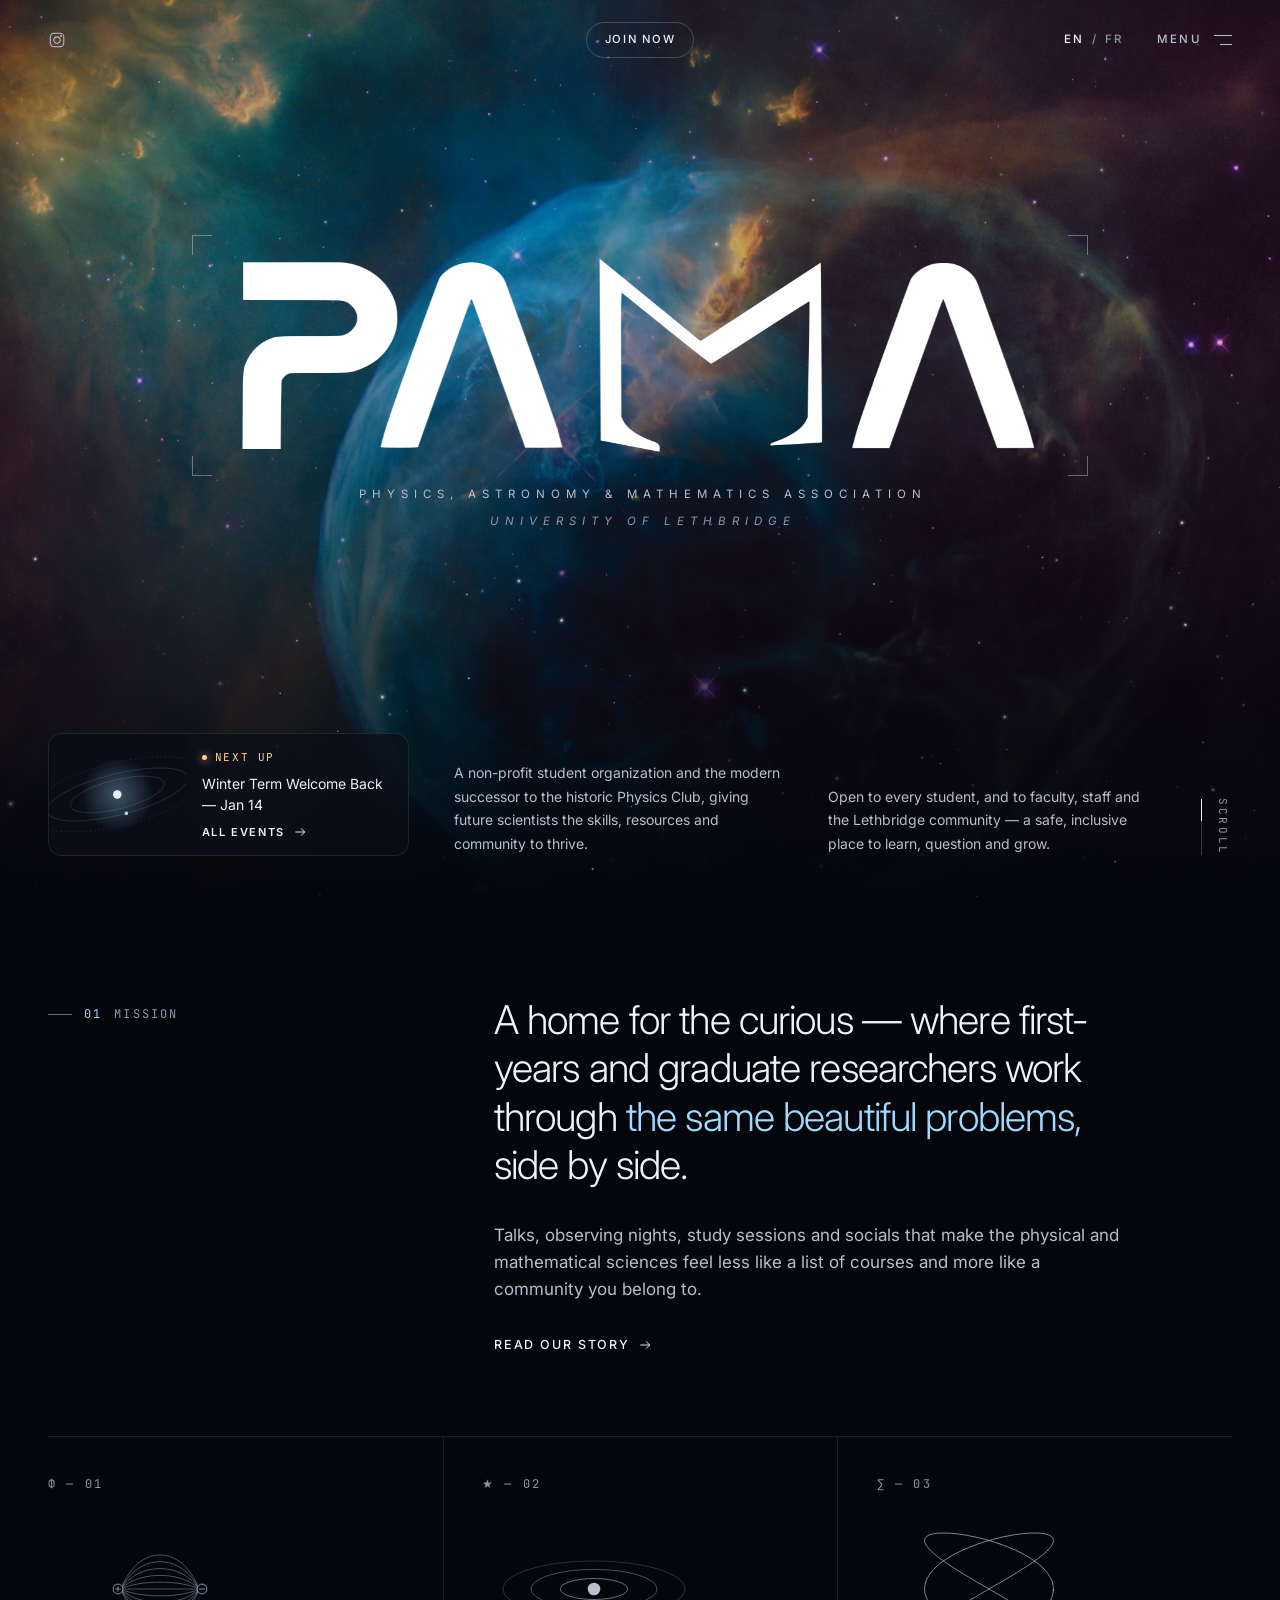
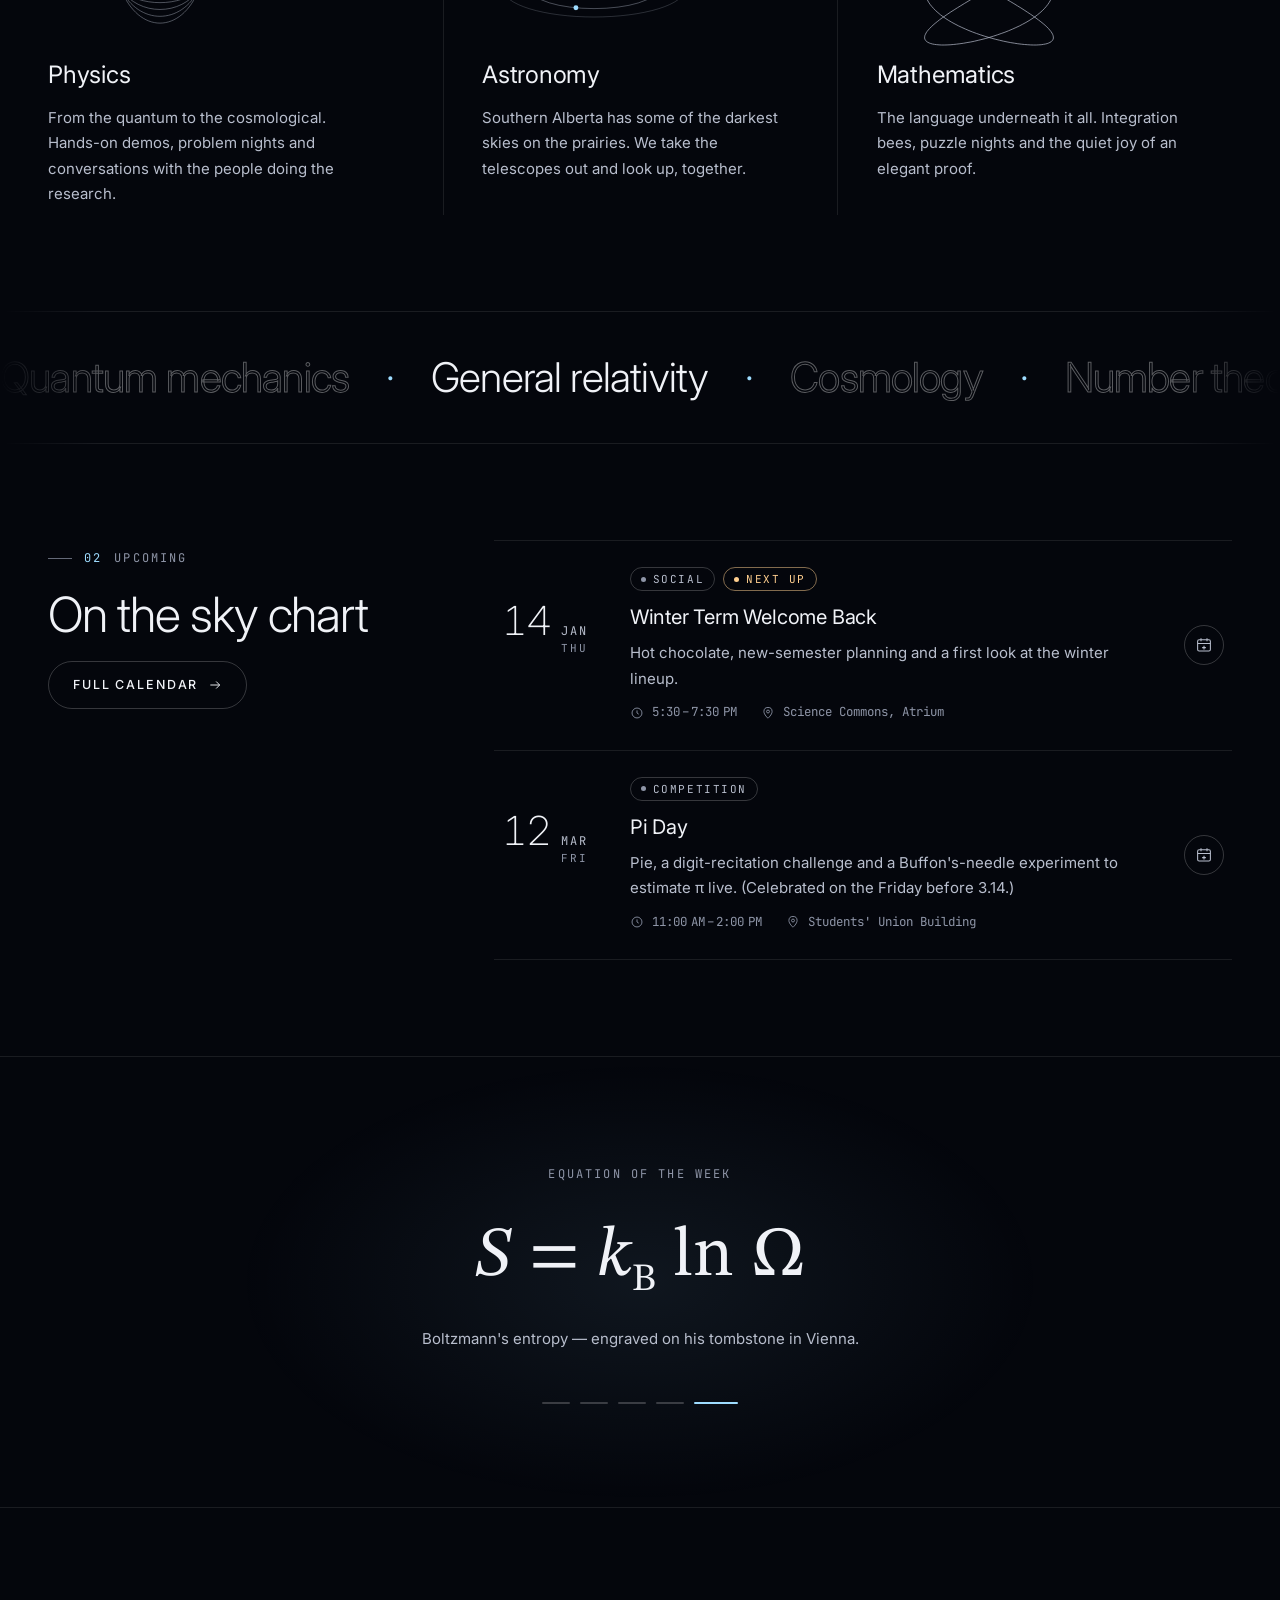
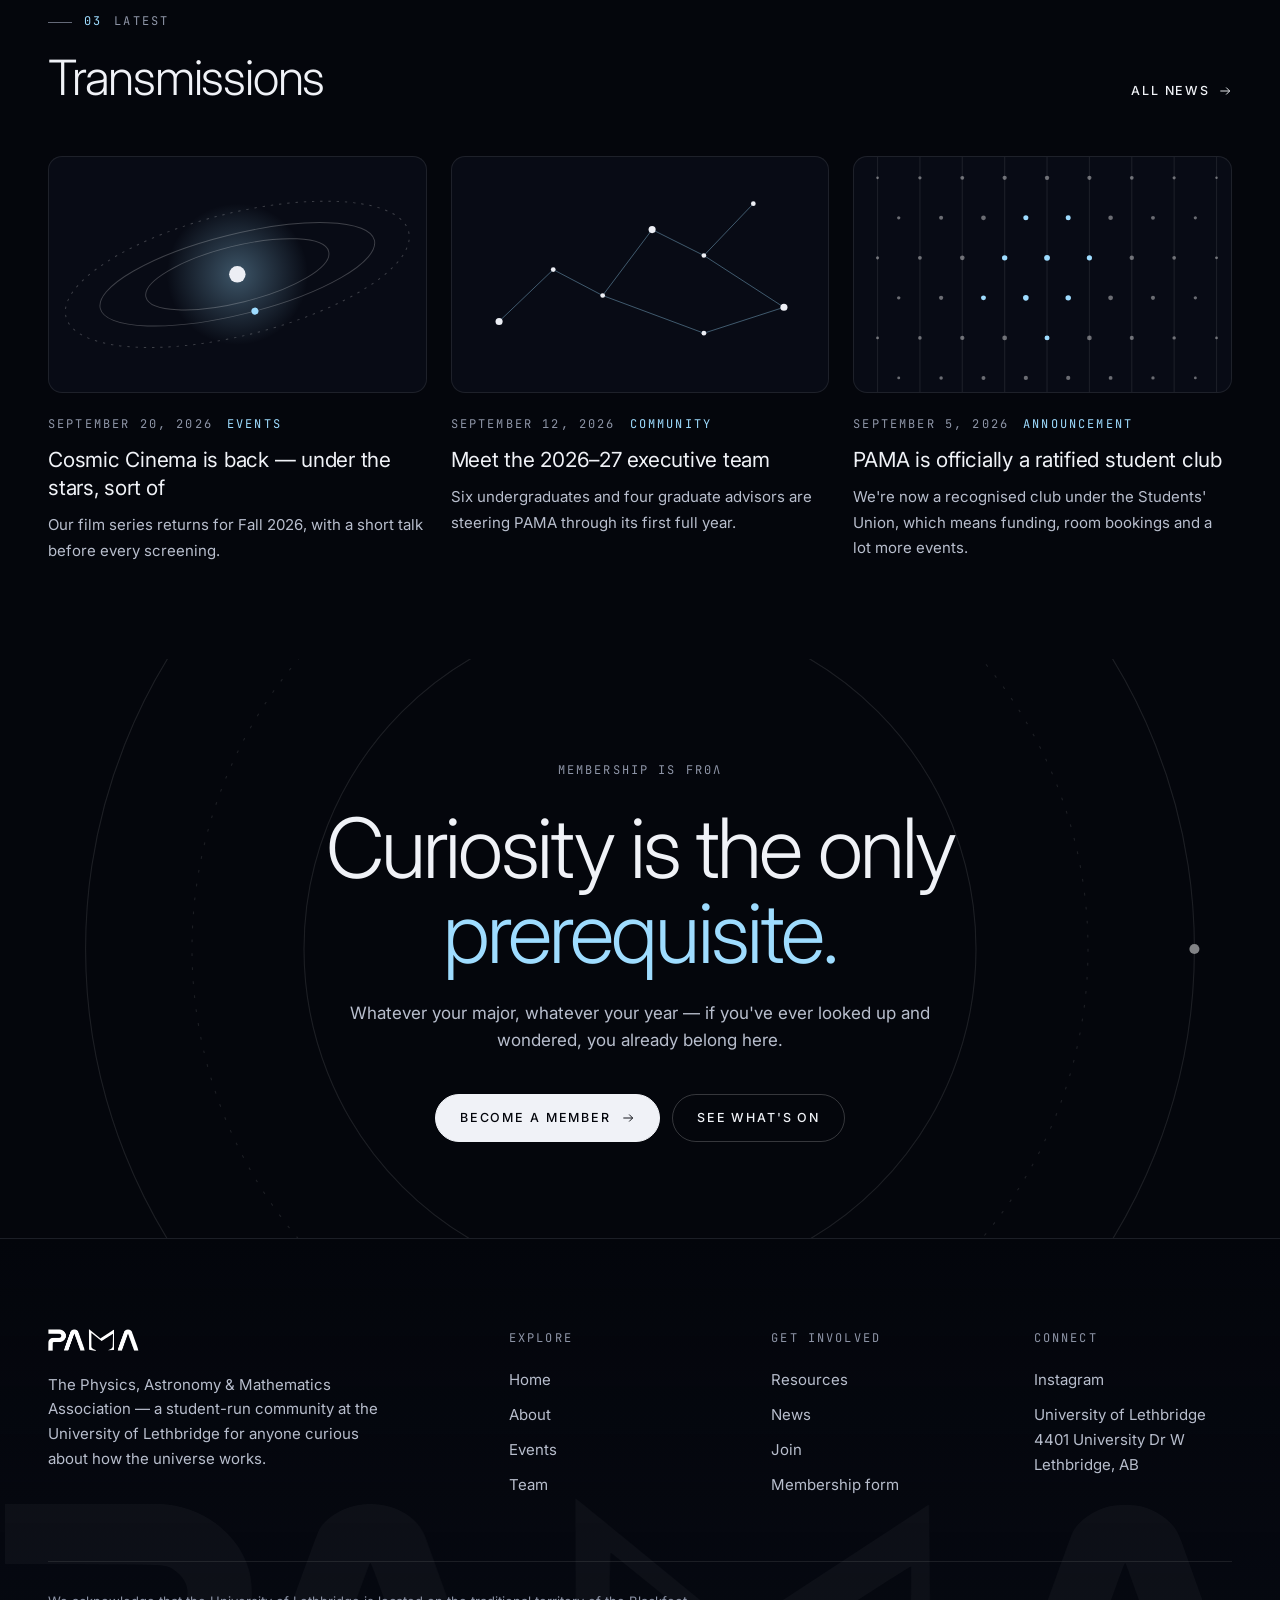
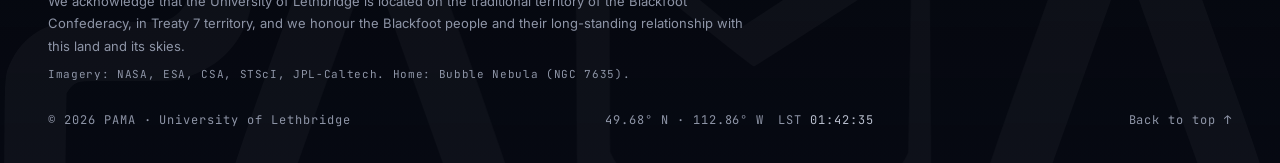
==== commit d14fb2b8: "Add files via upload" ====
--- a/index.html
+++ b/index.html
@@ -17,6 +17,13 @@
   <link rel="stylesheet" href="https://fonts.googleapis.com/css2?family=Inter:ital,wght@0,200;0,300;0,400;0,500;0,600;1,300;1,400&amp;family=JetBrains+Mono:wght@400&amp;family=STIX+Two+Text:ital@0;1&amp;display=swap">
   <link rel="stylesheet" href="assets/css/style.css">
   <link rel="preload" as="image" href="assets/img/space.avif" type="image/avif">
+  <script>
+    // First visit this session: show only the logo until the visitor scrolls, taps or presses a key.
+    try {
+      if (!sessionStorage.getItem("pama-intro") && !location.hash && !matchMedia("(prefers-reduced-motion: reduce)").matches)
+        document.documentElement.classList.add("is-intro");
+    } catch (e) { /* storage blocked: skip the intro */ }
+  </script>
   <script src="assets/js/i18n.js"></script>
   <script src="assets/js/chrome.js"></script>
   <script src="assets/js/data.js" defer></script>
@@ -32,13 +39,16 @@
       <!-- ============ HERO ============ -->
       <section class="hero" aria-labelledby="hero-title">
         <div class="hero__main">
-          <img class="hero__logo intro" src="assets/img/pama-logo-white.png" alt="PAMA" width="1281" height="311" style="--d:120ms">
-          <h1 class="hero__title intro" id="hero-title" style="--d:520ms" data-i18n="home.hero.title">Physics, Astronomy &amp; Mathematics Association</h1>
-          <p class="hero__subtitle intro" style="--d:680ms" data-i18n="home.hero.uni">University of Lethbridge</p>
+          <div class="hero__logo-wrap">
+            <div class="hud" aria-hidden="true"><i></i><i></i><i></i><i></i></div>
+            <img class="hero__logo intro" src="assets/img/pama-logo-white.png" alt="PAMA" width="1281" height="311" style="--d:120ms">
+          </div>
+          <h1 class="hero__title" id="hero-title" data-i18n="home.hero.title" data-scramble>Physics, Astronomy &amp; Mathematics Association</h1>
+          <p class="hero__subtitle" data-i18n="home.hero.uni">University of Lethbridge</p>
         </div>
 
         <div class="hero__foot">
-          <a class="news-card intro" href="events.html" style="--d:950ms" data-teaser>
+          <a class="news-card" href="events.html" data-teaser>
             <div class="news-card__media" data-art="orbit"></div>
             <div class="news-card__body">
               <span class="news-card__kicker" data-teaser-kicker>Next up</span>
@@ -46,17 +56,19 @@
               <span class="news-card__cta"><span data-i18n="home.hero.allEvents">All events</span> <span class="i i-arrow" aria-hidden="true"></span></span>
             </div>
           </a>
-          <p class="hero__col-2 intro" style="--d:1050ms" data-i18n="home.hero.col2">A non-profit student organization and the modern successor to the historic Physics Club, giving future scientists the skills, resources and community to thrive.</p>
-          <p class="hero__col-3 intro" style="--d:1150ms" data-i18n="home.hero.col3">Open to every student, and to faculty, staff and the Lethbridge community — a safe, inclusive place to learn, question and grow.</p>
-          <a class="scroll-cue intro" href="#mission" style="--d:1300ms"><span data-i18n="home.hero.scroll">Scroll</span><span class="scroll-cue__line" aria-hidden="true"></span></a>
+          <p class="hero__col-2" data-i18n="home.hero.col2">A non-profit student organization and the modern successor to the historic Physics Club, giving future scientists the skills, resources and community to thrive.</p>
+          <p class="hero__col-3" data-i18n="home.hero.col3">Open to every student, and to faculty, staff and the Lethbridge community — a safe, inclusive place to learn, question and grow.</p>
+          <a class="scroll-cue" href="#mission"><span data-i18n="home.hero.scroll">Scroll</span><span class="scroll-cue__line" aria-hidden="true"></span></a>
         </div>
+
+        <p class="intro-cue" aria-hidden="true"><span data-i18n="home.hero.begin">Scroll to begin</span><span class="intro-cue__line"></span></p>
       </section>
 
       <!-- ============ 01 · MISSION ============ -->
       <section class="section" id="mission" aria-labelledby="mission-title">
         <div class="container">
           <div class="split">
-            <div><p class="eyebrow reveal"><span class="idx">01</span><span data-i18n="home.mission.eyebrow">Mission</span></p></div>
+            <div class="split__aside"><p class="eyebrow reveal"><span class="idx">01</span><span data-i18n="home.mission.eyebrow">Mission</span></p></div>
             <div>
               <h2 class="statement reveal" id="mission-title" data-i18n="home.mission.title">A home for the curious — where first-years and graduate researchers work through <em>the same beautiful problems,</em> side by side.</h2>
               <p class="lead reveal mt-m" style="--d:120ms" data-i18n="home.mission.lead">Talks, observing nights, study sessions and socials that make the physical and mathematical sciences feel less like a list of courses and more like a community you belong to.</p>
@@ -87,24 +99,31 @@
         </div>
       </section>
 
+      <!-- ============ TICKER ============ -->
+      <div class="ticker" aria-hidden="true">
+        <div class="ticker__track">
+          <div class="ticker__list" data-ticker data-i18n="home.ticker"><span>Quantum mechanics</span><span>General relativity</span><span>Cosmology</span><span>Number theory</span><span>Exoplanets</span><span>Topology</span><span>Astrophotography</span><span>Chaos theory</span><span>Particle physics</span><span>Complex analysis</span><span>Black holes</span><span>Statistical mechanics</span></div>
+        </div>
+      </div>
+
       <!-- ============ 02 · EVENTS ============ -->
-      <section class="section" aria-labelledby="events-title">
+      <section class="section section--flush" aria-labelledby="events-title">
         <div class="container">
-          <div class="section-head section-head--row">
-            <div class="stack" style="--stack:20px">
+          <div class="split">
+            <div class="split__aside stack" style="--stack:1.25rem">
               <p class="eyebrow reveal"><span class="idx">02</span><span data-i18n="home.events.eyebrow">Upcoming</span></p>
               <h2 class="h2 reveal" id="events-title" data-i18n="home.events.title">On the sky chart</h2>
+              <div class="reveal"><a class="btn" href="events.html"><span data-i18n="home.events.cta">Full calendar</span> <span class="i i-arrow" aria-hidden="true"></span></a></div>
             </div>
-            <a class="btn reveal" href="events.html"><span data-i18n="home.events.cta">Full calendar</span> <span class="i i-arrow" aria-hidden="true"></span></a>
+            <div class="event-list reveal" data-events-upcoming="3"></div>
           </div>
-          <div class="event-list reveal" data-events-upcoming="3"></div>
         </div>
       </section>
 
       <!-- ============ EQUATION OF THE WEEK ============ -->
       <section class="equation" data-equation aria-labelledby="eq-title">
         <h2 class="eyebrow eyebrow--plain reveal" id="eq-title" data-i18n="home.eq.title">Equation of the week</h2>
-        <p class="equation__formula"><i>e</i><sup><i>iπ</i></sup> + 1 = 0</p>
+        <p class="equation__formula"><span class="equation__math"><i>e</i><sup><i>iπ</i></sup> + 1 = 0</span></p>
         <p class="equation__caption">Euler's identity — five fundamental constants, three basic operations, one line.</p>
         <div class="equation__nav"></div>
         <p class="sr-only" aria-live="polite" data-eq-status></p>
@@ -114,7 +133,7 @@
       <section class="section" aria-labelledby="news-title">
         <div class="container">
           <div class="section-head section-head--row">
-            <div class="stack" style="--stack:20px">
+            <div class="stack" style="--stack:1.25rem">
               <p class="eyebrow reveal"><span class="idx">03</span><span data-i18n="home.news.eyebrow">Latest</span></p>
               <h2 class="h2 reveal" id="news-title" data-i18n="home.news.title">Transmissions</h2>
             </div>
@@ -128,6 +147,7 @@
       <section class="section cta" aria-labelledby="cta-title">
         <svg class="cta__orbit" viewBox="0 0 400 400" aria-hidden="true" fill="none" stroke="currentColor" stroke-width=".4">
           <circle cx="200" cy="200" r="120"/><circle cx="200" cy="200" r="160" stroke-dasharray="1 4"/><circle cx="200" cy="200" r="198"/>
+          <g class="spin"><circle cx="200" cy="40" r="2.5" style="fill:var(--accent)" stroke="none"/><circle cx="398" cy="200" r="1.8" fill="#fff" stroke="none"/></g>
         </svg>
         <div class="container">
           <p class="eyebrow eyebrow--plain reveal" data-i18n="home.cta.eyebrow">Membership is free</p>
--- a/assets/css/style.css
+++ b/assets/css/style.css
@@ -2,51 +2,59 @@
    PAMA — Physics, Astronomy & Mathematics Association
    Design system: futuristic minimalism. One accent, hairlines, quiet motion.
 
+   Everything is sized in rem, and the root size grows on large screens,
+   so the whole site scales up cleanly on big monitors.
+
    Contents
-     1. Tokens           6. Page heroes        11. Team / timeline / values
-     2. Reset & base     7. Sections & cards   12. Resources / FAQ / join
-     3. Typography       8. Home               13. Footer
-     4. Buttons & icons  9. Events             14. Motion
-     5. Header & menu   10. News               15. Utilities
+     1. Tokens            7. Sections & cards    13. Resources / FAQ / join
+     2. Reset & base      8. Home                14. Footer
+     3. Typography        9. Page heroes         15. Motion
+     4. Buttons & icons  10. Events              16. Utilities
+     5. Header & menu    11. News
+     6. Landing hero     12. Team / about
    ========================================================================== */
 
 /* 1. Tokens ---------------------------------------------------------------- */
 :root {
   --bg: #04060c;
-  --surface: rgba(255, 255, 255, 0.028);
-  --surface-hover: rgba(255, 255, 255, 0.05);
-  --line: rgba(255, 255, 255, 0.08);
-  --line-strong: rgba(255, 255, 255, 0.18);
-
-  --text: #eceef4;
-  --text-2: #a9afbd;
-  --text-3: #80879a;           /* ≥ 5.5:1 on --bg */
-
-  --accent: #9edcff;           /* ice — the one accent */
-  --signal: #ffcf8f;           /* "next up" only */
+  --bg-2: #080b15;
+  --surface: rgba(255, 255, 255, 0.03);
+  --surface-hover: rgba(255, 255, 255, 0.055);
+  --line: rgba(255, 255, 255, 0.09);
+  --line-strong: rgba(255, 255, 255, 0.2);
+
+  --text: #f0f2f7;
+  --text-2: #b8becd;
+  --text-3: #8e95a7;           /* ≥ 6:1 on --bg */
+
+  --accent: #9edcff;           /* one accent per page — see "Page themes" */
+  --accent-rgb: 158, 220, 255;
+  --accent-soft: rgba(var(--accent-rgb), 0.14);
+  --signal: #ffcf8f;           /* "next up" / live only */
 
   --font-sans: "Inter", ui-sans-serif, system-ui, -apple-system, "Segoe UI", sans-serif;
   --font-mono: "JetBrains Mono", ui-monospace, "SFMono-Regular", Consolas, monospace;
   --font-math: "STIX Two Text", "Cambria Math", "Latin Modern Math", Georgia, serif;
 
   /* Type scale — keep to these steps */
-  --fs-micro: 10.5px;
-  --fs-label: 11px;
-  --fs-sm: 14px;
-  --fs-body: 15.5px;
-  --fs-h4: 1.125rem;
+  --fs-micro: 0.6875rem;   /* 11px */
+  --fs-label: 0.75rem;     /* 12px */
+  --fs-sm: 0.9375rem;      /* 15px */
+  --fs-body: 1rem;
+  --fs-h4: 1.1875rem;
   --track-label: 0.18em;
-  --track-caps: 0.16em;
+  --track-caps: 0.15em;
 
   --ease: cubic-bezier(0.19, 1, 0.22, 1);
   --ease-soft: cubic-bezier(0.4, 0, 0.2, 1);
 
-  --container: 1240px;
-  --gutter: clamp(16px, 4vw, 48px);
-  --radius: 14px;
-  --radius-lg: 22px;
-  --header-h: 84px;
-  --hero-h: max(100svh, 640px);
+  --container: 80rem;
+  --gutter: clamp(1.25rem, 4vw, 3rem);
+  --section: clamp(4rem, 7.5vw, 7.5rem);
+  --radius: 0.875rem;
+  --radius-lg: 1.375rem;
+  --header-h: 5rem;
+  --hero-h: max(100svh, 40rem);
 
   /* Inline icons (data URIs so they also work from file://) */
   --i-arrow: url("data:image/svg+xml,%3Csvg xmlns='http://www.w3.org/2000/svg' viewBox='0 0 24 24' fill='none' stroke='black' stroke-width='1.6'%3E%3Cpath d='M4 12h16m-6-6 6 6-6 6'/%3E%3C/svg%3E");
@@ -55,11 +63,14 @@
 
   color-scheme: dark;
 }
-@media (max-width: 640px) { :root { --hero-h: max(100svh, 560px); } }
+@media (max-width: 640px) { :root { --hero-h: max(100svh, 34rem); --header-h: 4.25rem; } }
 
 /* 2. Reset & base ---------------------------------------------------------- */
 *, *::before, *::after { box-sizing: border-box; }
-html { -webkit-text-size-adjust: 100%; scroll-behavior: smooth; scroll-padding-top: 96px; }
+html { font-size: 100%; -webkit-text-size-adjust: 100%; scroll-behavior: smooth; scroll-padding-top: 6rem; }
+@media (min-width: 1440px) { html { font-size: 106.25%; } }  /* 17px */
+@media (min-width: 1760px) { html { font-size: 112.5%; } }   /* 18px */
+@media (min-width: 2200px) { html { font-size: 125%; } }     /* 20px */
 body {
   margin: 0; min-height: 100vh;
   background: var(--bg); color: var(--text);
@@ -75,13 +86,12 @@
 ::selection { background: var(--accent); color: var(--bg); }
 :focus-visible { outline: 2px solid var(--accent); outline-offset: 4px; border-radius: 4px; }
 
-/* French is loading: hide briefly to avoid a flash of English */
-.i18n-pending body { visibility: hidden; }
+.i18n-pending body { visibility: hidden; } /* French loading: avoid a flash of English */
 
 .skip-link {
-  position: fixed; top: 12px; left: 12px; z-index: 200;
-  padding: 10px 16px; border-radius: 999px; background: var(--text); color: var(--bg);
-  font-size: 13px; font-weight: 500;
+  position: fixed; top: 0.75rem; left: 0.75rem; z-index: 200;
+  padding: 0.625rem 1rem; border-radius: 999px; background: var(--text); color: var(--bg);
+  font-size: 0.8125rem; font-weight: 500;
   transform: translateY(-160%); transition: transform .3s var(--ease);
 }
 .skip-link:focus { transform: none; }
@@ -94,24 +104,24 @@
 /* Shared micro-label: every small mono caption uses this recipe */
 .eyebrow, .card__kicker, .pillar__num, .event__mon, .post__meta, .article__date,
 .sky__label, .contact-grid dt, .footer-col__title, .timeline__year, .person__role,
-.placeholder-note, .month-label, .page-hero__meta, .offer__n {
+.placeholder-note, .month-label, .page-hero__meta, .offer__n, .label {
   font-family: var(--font-mono); font-size: var(--fs-label); font-weight: 400;
   letter-spacing: var(--track-label); text-transform: uppercase; color: var(--text-3);
 }
-.eyebrow { display: inline-flex; align-items: center; gap: 12px; }
-.eyebrow::before { content: ""; width: 24px; height: 1px; background: currentColor; opacity: .7; }
+.eyebrow { display: inline-flex; align-items: center; gap: 0.75rem; }
+.eyebrow::before { content: ""; width: 1.5rem; height: 1px; background: currentColor; opacity: .7; }
 .eyebrow .idx { color: var(--accent); }
 .eyebrow--plain::before { display: none; }
 
-.display { font-size: clamp(2.6rem, 7vw, 6rem); font-weight: 300; line-height: 1.02; letter-spacing: -0.035em; }
-.h1 { font-size: clamp(2.4rem, 6vw, 5rem); font-weight: 300; line-height: 1.04; letter-spacing: -0.03em; }
-.h2 { font-size: clamp(2rem, 4.2vw, 3.4rem); font-weight: 300; line-height: 1.08; letter-spacing: -0.025em; }
-.h3 { font-size: clamp(1.35rem, 2.1vw, 1.7rem); font-weight: 400; line-height: 1.25; letter-spacing: -0.015em; }
+.display { font-size: clamp(2.75rem, 6.5vw, 6rem); font-weight: 300; line-height: 1.02; letter-spacing: -0.035em; }
+.h1 { font-size: clamp(2.5rem, 5.4vw, 4.75rem); font-weight: 300; line-height: 1.04; letter-spacing: -0.03em; }
+.h2 { font-size: clamp(2rem, 3.8vw, 3.25rem); font-weight: 300; line-height: 1.08; letter-spacing: -0.025em; }
+.h3 { font-size: clamp(1.35rem, 2vw, 1.75rem); font-weight: 400; line-height: 1.25; letter-spacing: -0.015em; }
 .h4 { font-size: var(--fs-h4); font-weight: 500; line-height: 1.35; letter-spacing: -0.005em; }
-.lead { font-size: clamp(1.05rem, 1.45vw, 1.25rem); line-height: 1.6; color: var(--text-2); font-weight: 300; max-width: 60ch; }
-.lead strong { color: var(--text); font-weight: 400; }
-.statement { font-size: clamp(1.7rem, 3.6vw, 3rem); font-weight: 300; line-height: 1.22; letter-spacing: -0.022em; max-width: 24ch; }
-.statement em { font-style: normal; color: var(--text-3); }
+.lead { font-size: clamp(1.0625rem, 1.25vw, 1.3rem); line-height: 1.6; color: var(--text-2); font-weight: 400; max-width: 58ch; }
+.lead strong { color: var(--text); font-weight: 500; }
+.statement { font-size: clamp(1.6rem, 3.1vw, 2.75rem); font-weight: 300; line-height: 1.22; letter-spacing: -0.022em; max-width: 26ch; }
+.statement em { font-style: normal; color: var(--accent); }
 
 /* Shared small body copy */
 .card p, .pillar p, .offer p, .event__desc, .post p, .timeline__item p, .value p, .step p, .res__desc {
@@ -126,23 +136,23 @@
 
 /* 4. Buttons, links & icons ------------------------------------------------ */
 .btn {
-  --h: 46px;
-  display: inline-flex; align-items: center; justify-content: center; gap: 10px;
-  height: var(--h); padding-inline: 24px;
+  --h: 3rem;
+  display: inline-flex; align-items: center; justify-content: center; gap: 0.625rem;
+  height: var(--h); padding-inline: 1.5rem;
   border: 1px solid var(--line-strong); border-radius: 999px;
-  font-size: 12px; font-weight: 500; letter-spacing: var(--track-caps); text-transform: uppercase;
+  font-size: 0.78rem; font-weight: 500; letter-spacing: var(--track-caps); text-transform: uppercase;
   color: var(--text); white-space: nowrap;
-  transition: background-color .5s var(--ease), color .5s var(--ease), border-color .5s var(--ease);
+  transition: background-color .5s var(--ease), color .5s var(--ease), border-color .5s var(--ease), box-shadow .5s var(--ease);
 }
 .btn:hover { background: var(--text); color: var(--bg); border-color: var(--text); }
 .btn--solid { background: var(--text); color: var(--bg); border-color: var(--text); }
-.btn--solid:hover { background: var(--accent); border-color: var(--accent); }
-.btn--sm { --h: 36px; padding-inline: 18px; font-size: 11px; }
-.btn-row { display: flex; flex-wrap: wrap; gap: 12px; align-items: center; }
+.btn--solid:hover { background: var(--accent); border-color: var(--accent); box-shadow: 0 0 2rem rgba(var(--accent-rgb), .35); }
+.btn--sm { --h: 2.25rem; padding-inline: 1.125rem; font-size: 0.7rem; }
+.btn-row { display: flex; flex-wrap: wrap; gap: 0.75rem; align-items: center; }
 
 .link {
-  display: inline-flex; align-items: center; gap: 8px;
-  font-size: 12px; font-weight: 500; letter-spacing: var(--track-caps); text-transform: uppercase; color: var(--text);
+  display: inline-flex; align-items: center; gap: 0.5rem;
+  font-size: 0.78rem; font-weight: 500; letter-spacing: var(--track-caps); text-transform: uppercase; color: var(--text);
   background: linear-gradient(currentColor, currentColor) 0 100% / 0 1px no-repeat;
   padding-bottom: 3px;
   transition: background-size .6s var(--ease), color .3s;
@@ -152,78 +162,78 @@
 .text-link:hover { color: var(--accent); border-color: var(--accent); }
 
 /* Mask icons: <span class="i i-arrow"></span> */
-.i { display: inline-block; width: 14px; height: 14px; flex-shrink: 0; background: currentColor; -webkit-mask: var(--m) center / contain no-repeat; mask: var(--m) center / contain no-repeat; }
+.i { display: inline-block; width: 0.875rem; height: 0.875rem; flex-shrink: 0; background: currentColor; -webkit-mask: var(--m) center / contain no-repeat; mask: var(--m) center / contain no-repeat; }
 .i-arrow { --m: var(--i-arrow); transition: transform .5s var(--ease); }
 .i-out { --m: var(--i-out); transition: transform .5s var(--ease); }
 .i-plus { --m: var(--i-plus); }
-:is(.btn, .link, .news-card, .post):hover .i-arrow { transform: translateX(4px); }
+:is(.btn, .link, .news-card, .post, .dir__tile):hover .i-arrow { transform: translateX(4px); }
 :is(.btn, .link):hover .i-out { transform: translate(2px, -2px); }
 
-.icon { width: 18px; height: 18px; flex-shrink: 0; }
-.icon--sm { width: 14px; height: 14px; }
+.icon { width: 1.125rem; height: 1.125rem; flex-shrink: 0; }
+.icon--sm { width: 0.875rem; height: 0.875rem; }
 
 /* 5. Header & particle menu ------------------------------------------------ */
 .site-header {
   position: fixed; inset: 0 0 auto 0; z-index: 100; height: var(--header-h);
   border-bottom: 1px solid transparent;
-  transition: background-color .6s var(--ease), border-color .6s var(--ease), height .6s var(--ease);
-}
-.site-header.is-scrolled { --header-h: 68px; background: rgba(4, 6, 12, 0.9); border-bottom-color: var(--line); }
+  transition: background-color .6s var(--ease), border-color .6s var(--ease), height .6s var(--ease), opacity .9s var(--ease), transform .9s var(--ease);
+}
+.site-header.is-scrolled { --header-h: 4.25rem; background: rgba(4, 6, 12, 0.9); border-bottom-color: var(--line); }
 .site-header__inner {
-  height: 100%; max-width: 1600px; margin-inline: auto; padding-inline: var(--gutter);
-  display: grid; grid-template-columns: 1fr auto 1fr; align-items: center; gap: 16px;
-}
-.site-header__left { display: flex; align-items: center; gap: 22px; }
+  height: 100%; max-width: 110rem; margin-inline: auto; padding-inline: var(--gutter);
+  display: grid; grid-template-columns: 1fr auto 1fr; align-items: center; gap: 1rem;
+}
+.site-header__left { display: flex; align-items: center; gap: 1.375rem; }
 .site-header__center { justify-self: center; }
-.site-header__right { justify-self: end; display: flex; align-items: center; gap: clamp(16px, 2.5vw, 32px); }
+.site-header__right { justify-self: end; display: flex; align-items: center; gap: clamp(1rem, 2.5vw, 2rem); }
 
 .brand {
-  display: inline-flex; align-items: center; max-width: 90px; overflow: hidden;
+  display: inline-flex; align-items: center; max-width: 6rem; overflow: hidden;
   transition: opacity .5s var(--ease), transform .6s var(--ease), max-width .7s var(--ease), margin .7s var(--ease);
 }
-.brand img { height: 17px; width: auto; max-width: none; }
-.is-home .site-header:not(.is-scrolled) .brand { opacity: 0; transform: translateY(-6px); pointer-events: none; max-width: 0; margin-right: -22px; }
-
-.socials { display: flex; align-items: center; gap: 18px; color: var(--text-2); }
-.socials a { display: inline-flex; padding: 6px; margin: -6px; transition: color .3s; }
+.brand img { height: 1.1rem; width: auto; max-width: none; }
+.is-home .site-header:not(.is-scrolled) .brand { opacity: 0; transform: translateY(-6px); pointer-events: none; max-width: 0; margin-right: -1.375rem; }
+
+.socials { display: flex; align-items: center; gap: 1.125rem; color: var(--text-2); }
+.socials a { display: inline-flex; padding: 0.375rem; margin: -0.375rem; transition: color .3s; }
 .socials a:hover { color: var(--text); }
 
-.lang { display: flex; align-items: center; gap: 6px; font-size: 11px; font-weight: 500; letter-spacing: var(--track-caps); color: var(--text-3); }
-.lang button { padding: 6px 2px; letter-spacing: inherit; transition: color .3s; }
+.lang { display: flex; align-items: center; gap: 0.375rem; font-size: 0.72rem; font-weight: 500; letter-spacing: var(--track-caps); color: var(--text-3); }
+.lang button { padding: 0.375rem 0.125rem; letter-spacing: inherit; transition: color .3s; }
 .lang button[aria-pressed="true"] { color: var(--text); }
 .lang button:hover { color: var(--text); }
 
 @media (max-width: 720px) {
   .site-header__left .socials { display: none; }
   .is-home .site-header:not(.is-scrolled) .site-header__left .socials { display: flex; }
-  .site-header__center .btn { --h: 34px; padding-inline: 16px; font-size: var(--fs-micro); }
+  .site-header__center .btn { --h: 2.125rem; padding-inline: 1rem; font-size: var(--fs-micro); }
   .site-header__right > .lang { display: none; }
 }
 
 .menu { position: relative; }
 .menu__toggle {
-  display: inline-flex; align-items: center; gap: 12px; padding: 10px 0;
-  font-size: 11px; font-weight: 500; letter-spacing: 0.2em; text-transform: uppercase;
+  display: inline-flex; align-items: center; gap: 0.75rem; padding: 0.625rem 0;
+  font-size: 0.72rem; font-weight: 500; letter-spacing: 0.2em; text-transform: uppercase;
   color: var(--text-2); transition: color .3s;
 }
 .menu__toggle:hover, .menu.is-open .menu__toggle { color: var(--text); }
-.menu__bars { position: relative; width: 18px; height: 10px; }
+.menu__bars { position: relative; width: 1.125rem; height: 0.625rem; }
 .menu__bars span { position: absolute; left: 0; right: 0; height: 1px; background: currentColor; transition: transform .6s var(--ease), top .6s var(--ease), left .6s var(--ease); }
 .menu__bars span:nth-child(1) { top: 0; }
-.menu__bars span:nth-child(2) { top: 9px; left: 6px; }
-.menu.is-open .menu__bars span:nth-child(1) { top: 4.5px; transform: rotate(45deg); }
-.menu.is-open .menu__bars span:nth-child(2) { top: 4.5px; left: 0; transform: rotate(-45deg); }
+.menu__bars span:nth-child(2) { top: calc(100% - 1px); left: 0.375rem; }
+.menu.is-open .menu__bars span:nth-child(1) { top: 50%; transform: rotate(45deg); }
+.menu.is-open .menu__bars span:nth-child(2) { top: 50%; left: 0; transform: rotate(-45deg); }
 
 .menu__panel {
-  position: absolute; right: -10px; top: 100%;
-  padding: 12px 10px 28px 120px;
-  display: flex; flex-direction: column; align-items: flex-end; gap: 2px;
+  position: absolute; right: -0.625rem; top: 100%;
+  padding: 0.75rem 0.625rem 1.75rem 7.5rem;
+  display: flex; flex-direction: column; align-items: flex-end; gap: 0.125rem;
   visibility: hidden; opacity: 0; pointer-events: none;
   transition: opacity .35s var(--ease-soft), visibility 0s linear .45s;
 }
 .menu.is-open .menu__panel { visibility: visible; opacity: 1; pointer-events: auto; transition: opacity .35s var(--ease-soft), visibility 0s; }
 .menu__item {
-  display: flex; align-items: center; justify-content: flex-end; gap: 16px; padding-block: 9px;
+  display: flex; align-items: center; justify-content: flex-end; gap: 1rem; padding-block: 0.5625rem;
   transform: translateY(-14px); opacity: 0;
   transition: transform .5s var(--ease), opacity .4s var(--ease-soft);
   transition-delay: calc(var(--i) * 45ms);
@@ -232,13 +242,13 @@
 /* Manim-style "Write": the label draws itself out of the dot */
 .menu__label {
   display: inline-block; white-space: nowrap;
-  font-size: 12px; font-weight: 500; letter-spacing: 0.26em; text-transform: uppercase; color: var(--text-2);
+  font-size: 0.78rem; font-weight: 500; letter-spacing: 0.26em; text-transform: uppercase; color: var(--text-2);
   clip-path: inset(0 0 0 100%); opacity: 0; transform: translateX(8px);
   transition: clip-path .7s var(--ease), opacity .4s var(--ease-soft), transform .6s var(--ease), color .3s;
   transition-delay: calc(var(--i) * 45ms + 110ms);
 }
 .menu.is-open .menu__label { clip-path: inset(0 -4px 0 0); opacity: 1; transform: none; }
-.menu__num { font-family: var(--font-mono); font-size: var(--fs-micro); letter-spacing: .1em; color: var(--text-3); margin-right: 10px; }
+.menu__num { font-family: var(--font-mono); font-size: var(--fs-micro); letter-spacing: .1em; color: var(--text-3); margin-right: 0.625rem; }
 .menu__dot {
   width: 6px; height: 6px; border-radius: 50%; flex-shrink: 0; background: var(--text);
   box-shadow: 0 0 10px 2px rgba(255, 255, 255, 0.55);
@@ -249,7 +259,7 @@
 .menu__item:focus-visible { outline: none; }
 .menu__item:focus-visible .menu__label { color: var(--accent); text-decoration: underline; text-underline-offset: 6px; transform: translateX(-6px); }
 .menu__item[aria-current="page"] .menu__label { color: var(--accent); }
-.menu__item[aria-current="page"] .menu__dot { background: var(--accent); box-shadow: 0 0 0 4px var(--bg), 0 0 0 5px var(--accent), 0 0 14px 4px rgba(158,220,255,.5); }
+.menu__item[aria-current="page"] .menu__dot { background: var(--accent); box-shadow: 0 0 0 4px var(--bg), 0 0 0 5px var(--accent), 0 0 14px 4px rgba(var(--accent-rgb), .5); }
 .menu__lang { display: none; }
 
 .menu-veil {
@@ -260,16 +270,16 @@
 .menu-veil.is-visible { opacity: 1; visibility: visible; transition: opacity .5s var(--ease-soft), visibility 0s; }
 
 @media (max-width: 720px) {
-  .menu__panel { right: -4px; padding-left: 48px; }
-  .menu__item { padding-block: 11px; }
-  .menu__label { font-size: 13px; }
-  .menu-veil { background: rgba(4,6,12,.94); }
-  .menu__lang { display: flex; justify-content: flex-end; margin-top: 18px; padding-top: 16px; border-top: 1px solid var(--line); opacity: 0; transition: opacity .4s var(--ease-soft) .4s; }
+  .menu__panel { right: -0.25rem; padding-left: 3rem; }
+  .menu__item { padding-block: 0.6875rem; }
+  .menu__label { font-size: 0.8125rem; }
+  .menu-veil { background: rgba(4,6,12,.95); }
+  .menu__lang { display: flex; justify-content: flex-end; margin-top: 1.125rem; padding-top: 1rem; border-top: 1px solid var(--line); opacity: 0; transition: opacity .4s var(--ease-soft) .4s; }
   .menu.is-open .menu__lang { opacity: 1; }
-  .menu__lang .lang { display: flex; font-size: 12px; }
-}
-
-/* 6. Heroes ---------------------------------------------------------------- */
+  .menu__lang .lang { display: flex; font-size: 0.75rem; }
+}
+
+/* 6. Landing hero ---------------------------------------------------------- */
 .hero { position: relative; min-height: var(--hero-h); display: flex; flex-direction: column; }
 /* Backdrop sits outside .page so the starfield canvas drifts over it */
 .hero-backdrop { position: absolute; inset: 0 0 auto 0; height: var(--hero-h); z-index: -1; overflow: hidden; pointer-events: none; }
@@ -278,204 +288,374 @@
   background: url("../img/space.avif") center / cover no-repeat;
   transform: translate3d(0, var(--parallax, 0px), 0) scale(1.06);
   will-change: transform;
+  transition: filter 1.6s var(--ease), opacity 1.6s var(--ease);
 }
 .hero-backdrop::after {
   content: ""; position: absolute; inset: 0;
-  background: radial-gradient(ellipse 50% 32% at 50% 48%, rgba(4,6,12,.45), transparent 70%),
+  background:
+    radial-gradient(ellipse 50% 32% at 50% 48%, rgba(4,6,12,.45), transparent 70%),
     linear-gradient(180deg, rgba(4,6,12,.35) 0%, rgba(4,6,12,.2) 35%, rgba(4,6,12,.72) 78%, var(--bg) 100%);
 }
 .hero__main {
   flex: 1; display: flex; flex-direction: column; align-items: center; justify-content: center;
-  text-align: center; padding: calc(var(--header-h) + 24px) var(--gutter) 24px;
-}
-.hero__logo { width: min(72vw, 780px); height: auto; filter: drop-shadow(0 0 40px rgba(158,220,255,.12)); }
+  text-align: center; padding: calc(var(--header-h) + 1.5rem) var(--gutter) 1.5rem;
+}
+.hero__logo-wrap { position: relative; width: min(72vw, 50rem); transition: transform 1.3s var(--ease); }
+.hero__logo { width: 100%; height: auto; filter: drop-shadow(0 0 40px rgba(var(--accent-rgb), .12)); }
+/* A single scanning light sweeps across the logo */
+.hero__logo-wrap::after {
+  content: ""; position: absolute; inset: 0; pointer-events: none;
+  background: linear-gradient(100deg, transparent 35%, rgba(var(--accent-rgb), .95) 50%, transparent 65%) -150% 0 / 60% 100% no-repeat;
+  -webkit-mask: url("../img/pama-logo-white.png") center / contain no-repeat; mask: url("../img/pama-logo-white.png") center / contain no-repeat;
+  animation: sweep 2.6s var(--ease-soft) 0.9s both;
+  mix-blend-mode: screen;
+}
+@keyframes sweep { from { background-position: -150% 0; } to { background-position: 260% 0; } }
+
 .hero__title, .hero__subtitle {
-  font-size: clamp(11px, .85vw, 15px); font-weight: 400; text-transform: uppercase;
+  font-size: clamp(0.72rem, .85vw, 0.95rem); font-weight: 400; text-transform: uppercase;
   letter-spacing: clamp(0.28em, 0.9vw, 0.52em); padding-left: 0.5em; text-wrap: balance;
-}
-.hero__title { margin-top: clamp(20px, 3vw, 32px); color: var(--text-2); }
-.hero__subtitle { margin-top: 8px; font-style: italic; color: var(--text-3); }
+  transition: opacity 1s var(--ease), transform 1.2s var(--ease);
+}
+.hero__title { margin-top: clamp(1.25rem, 3vw, 2rem); color: var(--text-2); min-height: 1.6em; }
+.hero__subtitle { margin-top: 0.5rem; font-style: italic; color: var(--text-3); transition-delay: .25s; }
+
+/* Viewfinder corners around the logo */
+.hud { position: absolute; inset: -12% -6%; pointer-events: none; }
+.hud i { position: absolute; width: 1.25rem; height: 1.25rem; border: 1px solid rgba(255,255,255,.35); transition: transform 1.2s var(--ease), opacity 1s var(--ease); }
+.hud i:nth-child(1) { top: 0; left: 0; border-width: 1px 0 0 1px; }
+.hud i:nth-child(2) { top: 0; right: 0; border-width: 1px 1px 0 0; }
+.hud i:nth-child(3) { bottom: 0; left: 0; border-width: 0 0 1px 1px; }
+.hud i:nth-child(4) { bottom: 0; right: 0; border-width: 0 1px 1px 0; }
+
 .hero__foot {
   display: grid; grid-template-columns: minmax(0, 1.1fr) minmax(0, 1fr) minmax(0, 1fr) auto;
-  gap: clamp(20px, 3.5vw, 48px); align-items: end;
-  padding: 24px var(--gutter) clamp(24px, 4vw, 44px);
-  max-width: 1600px; width: 100%; margin-inline: auto;
-}
-.hero__foot p { font-size: 13px; line-height: 1.7; color: var(--text-2); max-width: 40ch; }
+  gap: clamp(1.25rem, 3.5vw, 3rem); align-items: end;
+  padding: 1.5rem var(--gutter) clamp(1.5rem, 4vw, 2.75rem);
+  max-width: 110rem; width: 100%; margin-inline: auto;
+}
+.hero__foot > * { transition: opacity 1s var(--ease), transform 1.2s var(--ease); }
+.hero__foot > :nth-child(2) { transition-delay: .12s; }
+.hero__foot > :nth-child(3) { transition-delay: .24s; }
+.hero__foot > :nth-child(4) { transition-delay: .36s; }
+.hero__foot p { font-size: 0.875rem; line-height: 1.7; color: var(--text-2); max-width: 40ch; }
+
+/* Intro state: nothing but the logo until the visitor scrolls, taps or presses a key */
+.intro-cue {
+  position: absolute; left: 50%; bottom: clamp(1.5rem, 5vh, 3rem); translate: -50% 0;
+  display: flex; flex-direction: column; align-items: center; gap: 0.75rem;
+  font-family: var(--font-mono); font-size: var(--fs-micro); letter-spacing: .3em; text-transform: uppercase; color: var(--text-3);
+  opacity: 0; pointer-events: none; transition: opacity .8s var(--ease);
+}
+.intro-cue__line { width: 1px; height: 2.5rem; background: var(--line-strong); position: relative; overflow: hidden; }
+.intro-cue__line::after { content: ""; position: absolute; left: 0; top: 0; width: 1px; height: 40%; background: var(--text); animation: drip 2.4s var(--ease) infinite; }
+
+.is-intro .intro-cue { opacity: 1; transition-delay: 2.4s; }
+.is-intro .site-header { opacity: 0; transform: translateY(-12px); pointer-events: none; }
+.is-intro .hero__title, .is-intro .hero__subtitle { opacity: 0; transform: translateY(10px); }
+.is-intro .hero__foot > * { opacity: 0; transform: translateY(18px); pointer-events: none; }
+.is-intro .hero__logo-wrap { transform: translateY(2.6rem) scale(1.04); }
+.is-intro .hud i { opacity: 0; }
+.is-intro .hud i:nth-child(1) { transform: translate(-1.5rem, -1.5rem); }
+.is-intro .hud i:nth-child(2) { transform: translate(1.5rem, -1.5rem); }
+.is-intro .hud i:nth-child(3) { transform: translate(-1.5rem, 1.5rem); }
+.is-intro .hud i:nth-child(4) { transform: translate(1.5rem, 1.5rem); }
+.is-intro .hero__bg { filter: saturate(.75) brightness(.8); }
+.is-intro .starfield { opacity: .6; }
+.is-intro .brand { opacity: 0; }
 @media (max-width: 960px) {
   .hero__foot { grid-template-columns: minmax(0, 1fr) minmax(0, 1fr); }
   .hero__foot .hero__col-3, .hero__foot .scroll-cue { display: none; }
 }
 @media (max-width: 640px) {
-  .hero__main { padding-bottom: 6vh; }
+  .hero__main { padding-bottom: 4vh; }
+  .hero__logo-wrap { width: 82vw; }
   .hero__title, .hero__subtitle { letter-spacing: .2em; padding-left: .2em; }
   .hero__foot { grid-template-columns: minmax(0, 1fr); }
   .hero__foot .hero__col-2 { display: none; }
+  .hud { inset: -18% -5%; }
 }
 
 .news-card {
-  display: flex; align-items: stretch; min-height: 120px; max-width: 400px;
+  display: flex; align-items: stretch; min-height: 7.5rem; max-width: 26rem;
   border: 1px solid var(--line); border-radius: var(--radius); overflow: hidden;
   background: rgba(12, 15, 26, 0.72);
-  transition: border-color .5s var(--ease), background-color .5s var(--ease), transform .6s var(--ease);
+  transition: border-color .5s var(--ease), background-color .5s var(--ease), transform .6s var(--ease), opacity 1s var(--ease);
 }
 .news-card:hover { border-color: var(--line-strong); background: rgba(18, 22, 36, 0.8); transform: translateY(-2px); }
 .news-card__media { position: relative; width: 38%; flex-shrink: 0; overflow: hidden; background: #0a0d18; }
 .news-card__media svg { position: absolute; inset: 0; width: 100%; height: 100%; }
-.news-card__body { flex: 1; display: flex; flex-direction: column; justify-content: space-between; gap: 8px; padding: 14px 16px; }
-.news-card__kicker { font-family: var(--font-mono); font-size: var(--fs-micro); letter-spacing: var(--track-caps); text-transform: uppercase; color: var(--signal); display: flex; align-items: center; gap: 8px; }
+.news-card__body { flex: 1; display: flex; flex-direction: column; justify-content: space-between; gap: 0.5rem; padding: 0.875rem 1rem; }
+.news-card__kicker { font-family: var(--font-mono); font-size: var(--fs-micro); letter-spacing: var(--track-caps); text-transform: uppercase; color: var(--signal); display: flex; align-items: center; gap: 0.5rem; }
 .news-card__kicker::before { content: ""; width: 5px; height: 5px; border-radius: 50%; background: currentColor; box-shadow: 0 0 8px currentColor; animation: pulse 2.4s var(--ease-soft) infinite; }
-.news-card__text { font-size: 13px; line-height: 1.45; color: var(--text); text-wrap: pretty; display: -webkit-box; -webkit-line-clamp: 2; -webkit-box-orient: vertical; overflow: hidden; }
-.news-card__cta { font-size: var(--fs-micro); font-weight: 600; letter-spacing: var(--track-caps); text-transform: uppercase; display: inline-flex; gap: 8px; align-items: center; }
+.news-card__text { font-size: 0.875rem; line-height: 1.45; color: var(--text); text-wrap: pretty; display: -webkit-box; -webkit-line-clamp: 2; -webkit-box-orient: vertical; overflow: hidden; }
+.news-card__cta { font-size: var(--fs-micro); font-weight: 600; letter-spacing: var(--track-caps); text-transform: uppercase; display: inline-flex; gap: 0.5rem; align-items: center; }
 
 .scroll-cue {
-  display: flex; flex-direction: column; align-items: center; gap: 12px;
+  display: flex; flex-direction: column; align-items: center; gap: 0.75rem;
   font-family: var(--font-mono); font-size: var(--fs-micro); letter-spacing: .24em; text-transform: uppercase; color: var(--text-3);
-  writing-mode: vertical-rl; transition: color .3s;
+  writing-mode: vertical-rl; transition: color .3s, opacity 1s var(--ease), transform 1.2s var(--ease);
 }
 .scroll-cue:hover { color: var(--text); }
-.scroll-cue__line { width: 1px; height: 56px; background: var(--line-strong); position: relative; overflow: hidden; writing-mode: horizontal-tb; }
+.scroll-cue__line { width: 1px; height: 3.5rem; background: var(--line-strong); position: relative; overflow: hidden; writing-mode: horizontal-tb; }
 .scroll-cue__line::after { content: ""; position: absolute; left: 0; top: 0; width: 1px; height: 40%; background: var(--text); animation: drip 2.6s var(--ease) infinite; }
 @keyframes drip { from { transform: translateY(-100%); } to { transform: translateY(260%); } }
 
-.page-hero {
-  position: relative; isolation: isolate; overflow: hidden;
-  padding: calc(var(--header-h) + clamp(72px, 12vw, 150px)) 0 clamp(56px, 8vw, 96px);
-  border-bottom: 1px solid var(--line);
-}
-.page-hero::before {
-  content: ""; position: absolute; inset: 0; z-index: -2;
-  background: url("../img/space.avif") var(--hero-pos, 50% 30%) / cover no-repeat; opacity: .55;
-  -webkit-mask-image: linear-gradient(180deg, #000 0%, rgba(0,0,0,.6) 55%, transparent 100%);
-  mask-image: linear-gradient(180deg, #000 0%, rgba(0,0,0,.6) 55%, transparent 100%);
-}
-.page-hero::after { content: ""; position: absolute; inset: 0; z-index: -1; background: linear-gradient(90deg, rgba(4,6,12,.85) 0%, rgba(4,6,12,.35) 70%, rgba(4,6,12,.2) 100%); }
-.page-hero__inner { display: grid; grid-template-columns: minmax(0, 1fr) auto; gap: 40px; align-items: end; }
-.page-hero .h1 { margin-top: 22px; max-width: 16ch; }
-.page-hero .lead { margin-top: 24px; }
-.page-hero__meta { line-height: 2; letter-spacing: .1em; text-align: right; white-space: nowrap; }
-.page-hero__meta b { color: var(--text-2); font-weight: 400; }
-@media (max-width: 860px) { .page-hero__inner { grid-template-columns: minmax(0, 1fr); } .page-hero__meta { text-align: left; } }
-
 /* 7. Sections, layout & cards --------------------------------------------- */
 .container { width: 100%; max-width: var(--container); margin-inline: auto; padding-inline: var(--gutter); }
-.section { padding-block: clamp(80px, 12vw, 160px); position: relative; }
-.section--tight { padding-block: clamp(56px, 8vw, 104px); }
+.section { padding-block: var(--section); position: relative; }
+.section--tight { padding-block: calc(var(--section) * .6); }
 .section + .section { border-top: 1px solid var(--line); }
-.section + .section.cta { border-top: 0; }
+.section + .section.cta, .section--flush + .section { border-top: 0; }
 .stack > * + * { margin-top: var(--stack, 1rem); }
 
-.grid { display: grid; gap: clamp(16px, 2vw, 24px); }
+.grid { display: grid; gap: clamp(1rem, 2vw, 1.5rem); }
 .grid--2 { grid-template-columns: repeat(2, minmax(0, 1fr)); }
 .grid--3 { grid-template-columns: repeat(3, minmax(0, 1fr)); }
 .grid--4 { grid-template-columns: repeat(4, minmax(0, 1fr)); }
-@media (max-width: 960px) { .grid--3, .grid--4 { grid-template-columns: repeat(2, minmax(0, 1fr)); } }
-@media (max-width: 640px) { .grid--2, .grid--3, .grid--4 { grid-template-columns: minmax(0, 1fr); } }
-
-.split { display: grid; gap: clamp(32px, 6vw, 96px); grid-template-columns: minmax(0, 5fr) minmax(0, 7fr); align-items: start; }
-@media (max-width: 860px) { .split { grid-template-columns: minmax(0, 1fr); } }
-
-.section-head { display: grid; gap: 20px; margin-bottom: clamp(40px, 6vw, 72px); }
-.section-head--row { grid-template-columns: minmax(0, 1fr) auto; align-items: end; gap: 24px 40px; }
+@media (max-width: 1024px) { .grid--4 { grid-template-columns: repeat(2, minmax(0, 1fr)); } }
+@media (max-width: 900px) { .grid--3 { grid-template-columns: repeat(2, minmax(0, 1fr)); } }
+@media (max-width: 600px) { .grid--2, .grid--3, .grid--4 { grid-template-columns: minmax(0, 1fr); } }
+
+/* Split: a heading column that stays in view while the content scrolls past */
+.split { display: grid; gap: clamp(2rem, 6vw, 6rem); grid-template-columns: minmax(0, 4fr) minmax(0, 8fr); align-items: start; }
+.split__aside { position: sticky; top: calc(var(--header-h) + 2rem); }
+@media (max-width: 900px) {
+  .split { grid-template-columns: minmax(0, 1fr); gap: 2rem; }
+  .split__aside { position: static; }
+}
+
+.section-head { display: grid; gap: 1.125rem; margin-bottom: clamp(2rem, 4vw, 3.5rem); }
+.section-head--row { grid-template-columns: minmax(0, 1fr) auto; align-items: end; gap: 1.5rem 2.5rem; }
 @media (max-width: 720px) { .section-head--row { grid-template-columns: minmax(0, 1fr); } }
 
 .card {
   position: relative; display: flex; flex-direction: column;
-  padding: clamp(24px, 2.6vw, 34px);
+  padding: clamp(1.5rem, 2.4vw, 2.125rem);
   border: 1px solid var(--line); border-radius: var(--radius-lg); background: var(--surface);
   overflow: hidden; isolation: isolate;
 }
-.card__icon { width: 64px; height: 40px; color: var(--accent); margin-bottom: 24px; }
+.card__icon { width: 4rem; height: 2.5rem; color: var(--accent); margin-bottom: 1.5rem; }
 .card__icon svg { width: 100%; height: 100%; }
-.card__kicker { margin-bottom: 14px; }
-.card h3 { margin-bottom: 12px; }
-.card__foot { margin-top: auto; padding-top: 24px; }
-.card--center { text-align: center; align-items: center; padding-block: 56px; }
+.card__kicker { margin-bottom: 0.875rem; }
+.card h3 { margin-bottom: 0.75rem; }
+.card__foot { margin-top: auto; padding-top: 1.5rem; }
+.card--center { text-align: center; align-items: center; padding-block: 3.5rem; }
 .card--center p { max-width: 48ch; }
 
 /* Only interactive cards react to the pointer */
 .card--interactive { --mx: 50%; --my: 50%; transition: border-color .6s var(--ease), background-color .6s var(--ease), transform .7s var(--ease); }
 .card--interactive::before {
   content: ""; position: absolute; inset: 0; z-index: -1; pointer-events: none;
-  background: radial-gradient(420px circle at var(--mx) var(--my), rgba(158,220,255,.075), transparent 60%);
+  background: radial-gradient(26rem circle at var(--mx) var(--my), rgba(var(--accent-rgb), .08), transparent 60%);
   opacity: 0; transition: opacity .6s var(--ease-soft);
 }
 .card--interactive:hover { border-color: var(--line-strong); background: var(--surface-hover); transform: translateY(-4px); }
 .card--interactive:hover::before { opacity: 1; }
 
+/* Giant outlined numeral behind a heading */
+.ghost-num {
+  position: absolute; right: var(--gutter); top: calc(var(--section) * .35); z-index: -1; pointer-events: none;
+  font-family: var(--font-mono); font-size: clamp(6rem, 16vw, 15rem); line-height: 1; font-weight: 400; letter-spacing: -0.06em;
+  color: transparent; -webkit-text-stroke: 1px rgba(255,255,255,.07);
+}
+@media (max-width: 640px) { .ghost-num { font-size: 6rem; top: 1.5rem; } }
+
 /* 8. Home ----------------------------------------------------------------- */
-.pillars { display: grid; grid-template-columns: repeat(3, minmax(0, 1fr)); border-top: 1px solid var(--line); margin-top: clamp(56px, 8vw, 96px); }
-.pillar { padding: 36px clamp(0px, 2vw, 32px) 8px 0; }
-.pillar + .pillar { border-left: 1px solid var(--line); padding-left: clamp(20px, 3vw, 40px); }
-.pillar__art { width: 100%; max-width: 220px; height: 120px; margin: 28px 0; color: var(--text-2); }
-.pillar h3 { font-size: 1.35rem; font-weight: 400; letter-spacing: -0.01em; margin-bottom: 10px; }
+.pillars { display: grid; grid-template-columns: repeat(3, minmax(0, 1fr)); border-top: 1px solid var(--line); margin-top: clamp(3rem, 6vw, 5rem); }
+.pillar { position: relative; padding: 2rem clamp(0rem, 2vw, 2rem) 0.5rem 0; }
+.pillar + .pillar { border-left: 1px solid var(--line); padding-left: clamp(1.25rem, 3vw, 2.5rem); }
+.pillar__art { width: 100%; max-width: 14rem; height: 7rem; margin: 1.5rem 0; color: var(--text-2); }
+.pillar h3 { font-size: 1.5rem; font-weight: 400; letter-spacing: -0.01em; margin-bottom: 0.625rem; }
 .pillar p { max-width: 34ch; }
-@media (max-width: 860px) {
+@media (max-width: 900px) {
   .pillars { grid-template-columns: minmax(0, 1fr); }
+  .pillar { display: grid; grid-template-columns: 7rem minmax(0, 1fr); gap: 0 1.25rem; padding: 1.5rem 0; }
   .pillar + .pillar { border-left: 0; border-top: 1px solid var(--line); padding-left: 0; }
-}
-
-.offer-list { display: grid; grid-template-columns: repeat(3, minmax(0, 1fr)); border-top: 1px solid var(--line); border-left: 1px solid var(--line); }
-.offer { padding: clamp(24px, 3vw, 40px); border-right: 1px solid var(--line); border-bottom: 1px solid var(--line); }
-.offer__n { color: var(--accent); }
-.offer h3 { margin: 40px 0 10px; font-size: var(--fs-h4); font-weight: 400; letter-spacing: -0.01em; }
-@media (max-width: 960px) { .offer-list { grid-template-columns: repeat(2, minmax(0, 1fr)); } }
-@media (max-width: 600px) { .offer-list { grid-template-columns: minmax(0, 1fr); } }
+  .pillar__num { grid-column: 1 / -1; }
+  .pillar__art { grid-row: 2 / span 2; width: 7rem; height: 5rem; margin: 0.75rem 0 0; }
+  .pillar h3 { margin-top: 0.75rem; }
+}
+
+/* Keyword ticker */
+.ticker {
+  position: relative; overflow: hidden; padding-block: clamp(1.25rem, 2.5vw, 2rem);
+  border-block: 1px solid var(--line);
+  -webkit-mask-image: linear-gradient(90deg, transparent, #000 8%, #000 92%, transparent);
+  mask-image: linear-gradient(90deg, transparent, #000 8%, #000 92%, transparent);
+}
+.ticker__track { display: flex; width: max-content; animation: ticker 60s linear infinite; }
+.ticker:hover .ticker__track { animation-play-state: paused; }
+.ticker__list { display: flex; flex-shrink: 0; }
+.ticker__list span {
+  font-size: clamp(1.5rem, 3.2vw, 2.75rem); font-weight: 300; letter-spacing: -0.02em; white-space: nowrap;
+  color: transparent; -webkit-text-stroke: 1px rgba(255,255,255,.35); padding-right: 0.9em;
+}
+.ticker__list span:nth-child(3n+2) { color: var(--text); -webkit-text-stroke: 0; }
+.ticker__list span::after { content: "·"; color: var(--accent); -webkit-text-stroke: 0; margin-left: 0.9em; }
+@keyframes ticker { to { transform: translateX(-50%); } }
 
 .equation {
-  position: relative; text-align: center; padding: clamp(72px, 10vw, 140px) var(--gutter);
+  position: relative; text-align: center; padding: clamp(4rem, 8vw, 7rem) var(--gutter);
   border-block: 1px solid var(--line);
-  background: radial-gradient(ellipse 45% 70% at 50% 50%, rgba(158,220,255,.07), transparent 70%);
+  background: radial-gradient(ellipse 45% 70% at 50% 50%, rgba(var(--accent-rgb), .08), transparent 70%);
 }
 .equation__formula {
-  font-family: var(--font-math); font-size: clamp(2.2rem, 6vw, 4.6rem); font-weight: 400; line-height: 1.2;
-  margin: 28px 0 22px; min-height: 1.3em;
+  font-family: var(--font-math); font-size: clamp(1.9rem, 5.5vw, 4.4rem); font-weight: 400; line-height: 1.2;
+  margin: 1.75rem auto 1.375rem; min-height: 1.3em; max-width: 100%;
+  display: flex; align-items: center; justify-content: center;
   transition: opacity .5s var(--ease-soft), filter .5s var(--ease-soft), transform .8s var(--ease);
 }
+.equation__math { display: inline-block; white-space: nowrap; }
 .equation__formula sub, .equation__formula sup { font-size: .55em; }
 .equation__formula.is-swapping { opacity: 0; filter: blur(8px); transform: translateY(8px); }
-.equation__caption { color: var(--text-2); max-width: 52ch; margin-inline: auto; min-height: 3.3em; transition: opacity .5s var(--ease-soft); }
+.equation__caption { color: var(--text-2); font-size: var(--fs-sm); max-width: 50ch; margin-inline: auto; min-height: 3.4em; transition: opacity .5s var(--ease-soft); }
 .equation__caption.is-swapping { opacity: 0; }
-.equation__nav { display: flex; justify-content: center; gap: 10px; margin-top: 28px; }
-.equation__dot { position: relative; width: 28px; height: 2px; border-radius: 2px; background: var(--line-strong); transition: background-color .4s, width .6s var(--ease); }
-.equation__dot::after { content: ""; position: absolute; inset: -14px -4px; }
+.equation__nav { display: flex; justify-content: center; gap: 0.625rem; margin-top: 1.5rem; }
+.equation__dot { position: relative; width: 1.75rem; height: 2px; border-radius: 2px; background: var(--line-strong); transition: background-color .4s, width .6s var(--ease); }
+.equation__dot::after { content: ""; position: absolute; inset: -0.875rem -0.25rem; }
 .equation__dot:hover { background: var(--text-3); }
-.equation__dot[aria-current="true"] { background: var(--accent); width: 44px; }
-@media (max-width: 640px) { .equation__formula { font-size: clamp(1.5rem, 7vw, 2.2rem); min-height: 2.6em; display: grid; place-items: center; } }
+.equation__dot[aria-current="true"] { background: var(--accent); width: 2.75rem; }
+@media (max-width: 640px) {
+  .equation__formula { font-size: clamp(1.5rem, 7.4vw, 2.3rem); min-height: 2.6em; }
+  .equation__math { white-space: normal; }
+}
 
 .cta { position: relative; text-align: center; overflow: hidden; }
-.cta__orbit { position: absolute; left: 50%; top: 50%; width: min(1100px, 150vw); aspect-ratio: 1; translate: -50% -50%; z-index: -1; opacity: .5; color: var(--line-strong); pointer-events: none; }
-.cta__title { max-width: 16ch; margin: 24px auto 0; }
-.cta .lead { margin: 28px auto 0; }
-.cta .btn-row { justify-content: center; margin-top: 44px; }
-
-/* 9. Events --------------------------------------------------------------- */
+.cta__orbit { position: absolute; left: 50%; top: 50%; width: min(70rem, 150vw); aspect-ratio: 1; translate: -50% -50%; z-index: -1; opacity: .5; color: var(--line-strong); pointer-events: none; }
+.cta__orbit .spin { transform-origin: 200px 200px; animation: spin 90s linear infinite; }
+.cta__title { max-width: 16ch; margin: 1.5rem auto 0; }
+.cta .lead { margin: 1.5rem auto 0; }
+.cta .btn-row { justify-content: center; margin-top: 2.5rem; }
+@keyframes spin { to { transform: rotate(360deg); } }
+
+/* 9. Page heroes — each page gets its own instrument ---------------------- */
+.page-hero {
+  position: relative; isolation: isolate; overflow: hidden;
+  padding: calc(var(--header-h) + clamp(3rem, 7vw, 6rem)) 0 clamp(3rem, 6vw, 5rem);
+  border-bottom: 1px solid var(--line);
+}
+/* A faint nebula glow instead of repeating the photo on every page */
+.page-hero::before {
+  content: ""; position: absolute; inset: -20% -10% 0; z-index: -2; pointer-events: none;
+  background:
+    radial-gradient(40% 55% at var(--gx, 78%) var(--gy, 30%), rgba(var(--accent-rgb), .13), transparent 70%),
+    radial-gradient(35% 45% at calc(var(--gx, 78%) - 18%) calc(var(--gy, 30%) + 25%), rgba(160,130,255,.08), transparent 70%);
+}
+/* A fine coordinate grid that fades out */
+.page-hero::after {
+  content: ""; position: absolute; inset: 0; z-index: -1; pointer-events: none;
+  background-image: linear-gradient(var(--line) 1px, transparent 1px), linear-gradient(90deg, var(--line) 1px, transparent 1px);
+  background-size: 4rem 4rem; background-position: center top;
+  -webkit-mask-image: radial-gradient(60% 70% at var(--gx, 78%) 40%, rgba(0,0,0,.55), transparent 75%);
+  mask-image: radial-gradient(60% 70% at var(--gx, 78%) 40%, rgba(0,0,0,.55), transparent 75%);
+}
+.page-hero__grid { display: grid; grid-template-columns: minmax(0, 1.05fr) minmax(0, 1fr); gap: clamp(2rem, 5vw, 5rem); align-items: center; }
+.page-hero .h1 { margin-top: 1.375rem; max-width: 14ch; }
+.page-hero .lead { margin-top: 1.5rem; }
+.page-hero__meta { margin-top: 2rem; display: flex; flex-wrap: wrap; gap: 0.5rem 1.75rem; line-height: 1.6; letter-spacing: .12em; }
+.page-hero__meta b { color: var(--text); font-weight: 400; margin-left: 0.5em; }
+.page-hero__visual { position: relative; min-height: 18rem; display: grid; place-items: center; }
+@media (max-width: 900px) {
+  .page-hero__grid { grid-template-columns: minmax(0, 1fr); }
+  .page-hero__visual { min-height: 0; }
+}
+
+/* About — orrery */
+.orrery { width: min(100%, 30rem); aspect-ratio: 1; color: var(--text-2); }
+.orrery text { font-family: var(--font-mono); font-size: 9px; letter-spacing: .18em; fill: var(--text-3); text-transform: uppercase; }
+@media (max-width: 900px) { .orrery { width: min(100%, 20rem); margin-inline: auto; } }
+
+/* Events — countdown */
+.countdown { position: relative; width: min(100%, 32rem); padding: clamp(1.5rem, 3vw, 2.25rem); border: 1px solid var(--line-strong); border-radius: var(--radius-lg); background: rgba(8,11,21,.72); }
+.countdown__digits { display: grid; grid-template-columns: repeat(4, minmax(0, 1fr)); gap: 0.5rem; margin: 1.25rem 0 1.5rem; }
+.countdown__unit { text-align: left; }
+.countdown__unit b { display: block; font-family: var(--font-mono); font-size: clamp(2rem, 4.2vw, 3.4rem); font-weight: 400; line-height: 1; letter-spacing: -0.04em; color: var(--text); font-variant-numeric: tabular-nums; }
+.countdown__unit span { display: block; margin-top: 0.5rem; font-family: var(--font-mono); font-size: var(--fs-micro); letter-spacing: .2em; text-transform: uppercase; color: var(--text-3); }
+.countdown__event { display: flex; justify-content: space-between; align-items: center; gap: 1rem; padding-top: 1.25rem; border-top: 1px solid var(--line); }
+.countdown__event strong { display: block; font-size: 1.0625rem; font-weight: 500; }
+.countdown__event small { display: block; color: var(--text-2); font-size: var(--fs-sm); margin-top: 0.25rem; }
+.countdown__event:hover strong { color: var(--accent); }
+.countdown .label { display: flex; align-items: center; gap: 0.5rem; color: var(--signal); }
+.countdown .label::before { content: ""; width: 6px; height: 6px; border-radius: 50%; background: currentColor; box-shadow: 0 0 10px currentColor; animation: pulse 2s var(--ease-soft) infinite; }
+.corner-ticks::after {
+  content: ""; position: absolute; inset: -1px; pointer-events: none; border-radius: inherit;
+  --t: 0.875rem; --c: rgba(var(--accent-rgb), .7);
+  background:
+    linear-gradient(var(--c), var(--c)) top left / var(--t) 1px no-repeat, linear-gradient(var(--c), var(--c)) top left / 1px var(--t) no-repeat,
+    linear-gradient(var(--c), var(--c)) top right / var(--t) 1px no-repeat, linear-gradient(var(--c), var(--c)) top right / 1px var(--t) no-repeat,
+    linear-gradient(var(--c), var(--c)) bottom left / var(--t) 1px no-repeat, linear-gradient(var(--c), var(--c)) bottom left / 1px var(--t) no-repeat,
+    linear-gradient(var(--c), var(--c)) bottom right / var(--t) 1px no-repeat, linear-gradient(var(--c), var(--c)) bottom right / 1px var(--t) no-repeat;
+}
+
+/* Team — constellation */
+.constellation { position: relative; width: min(100%, 34rem); aspect-ratio: 4 / 3; }
+.constellation svg { width: 100%; height: 100%; overflow: visible; }
+.constellation line { stroke: rgba(var(--accent-rgb), .28); stroke-width: 1; vector-effect: non-scaling-stroke; }
+.constellation .star { cursor: pointer; }
+.constellation .star circle { fill: var(--text); transition: r .4s var(--ease), fill .3s; }
+.constellation .star .halo { fill: rgba(var(--accent-rgb), .12); stroke: rgba(var(--accent-rgb), .35); stroke-width: 1; vector-effect: non-scaling-stroke; transform-box: fill-box; transform-origin: center; transform: scale(.4); opacity: 0; transition: transform .6s var(--ease), opacity .4s; }
+.constellation .star text { font-family: var(--font-mono); font-size: 11px; letter-spacing: .1em; fill: var(--text-3); transition: fill .3s; pointer-events: none; }
+.constellation .star:is(:hover, :focus-visible, .is-active) .halo { transform: scale(1); opacity: 1; }
+.constellation .star:is(:hover, :focus-visible, .is-active) text { fill: var(--text); }
+.constellation .star:focus { outline: none; }
+.constellation .star--grad circle { fill: var(--accent); }
+.constellation__tip {
+  position: absolute; left: 0; bottom: 0; min-height: 3.2em; font-size: var(--fs-sm); color: var(--text-2);
+  border-left: 1px solid var(--accent); padding-left: 0.875rem;
+}
+.constellation__tip strong { display: block; color: var(--text); font-weight: 500; }
+@media (max-width: 900px) { .constellation { width: min(100%, 28rem); margin-inline: auto; } }
+
+/* Resources — directory */
+.dir { display: grid; grid-template-columns: repeat(2, minmax(0, 1fr)); gap: 1px; width: min(100%, 32rem); background: var(--line); border: 1px solid var(--line); border-radius: var(--radius-lg); overflow: hidden; }
+.dir__tile { display: flex; flex-direction: column; justify-content: space-between; gap: 1.75rem; padding: 1.375rem; background: var(--bg-2); transition: background-color .4s var(--ease-soft); }
+.dir__tile:hover { background: #0e1322; }
+.dir__tile .label { color: var(--accent); }
+.dir__count { font-family: var(--font-mono); font-size: clamp(2rem, 3.5vw, 2.75rem); line-height: 1; letter-spacing: -0.04em; color: var(--text); }
+.dir__name { display: flex; justify-content: space-between; align-items: center; font-size: 1rem; }
+
+/* News — oscilloscope */
+.scope { position: relative; width: min(100%, 34rem); aspect-ratio: 16 / 9; border: 1px solid var(--line-strong); border-radius: var(--radius-lg); background: rgba(8,11,21,.72); overflow: hidden; }
+.scope canvas { position: absolute; inset: 0; width: 100%; height: 100%; }
+.scope__readout { position: absolute; left: 1.125rem; right: 1.125rem; bottom: 0.875rem; display: flex; justify-content: space-between; gap: 1rem; font-family: var(--font-mono); font-size: var(--fs-micro); letter-spacing: .16em; text-transform: uppercase; color: var(--text-3); }
+.scope__readout b { color: var(--accent); font-weight: 400; }
+
+/* Join — orbit insertion */
+.insertion { width: min(100%, 28rem); aspect-ratio: 1; color: var(--text-2); }
+.stat-trio { display: grid; grid-template-columns: repeat(3, auto); justify-content: start; gap: 0 clamp(1.5rem, 4vw, 3rem); margin-top: 2.25rem; }
+.stat-trio div { border-left: 1px solid var(--line-strong); padding-left: 1rem; }
+.stat-trio b { display: block; font-size: clamp(1.75rem, 3vw, 2.5rem); font-weight: 300; line-height: 1.1; letter-spacing: -0.03em; }
+.stat-trio span { font-family: var(--font-mono); font-size: var(--fs-micro); letter-spacing: .18em; text-transform: uppercase; color: var(--text-3); }
+@media (max-width: 900px) { .insertion { width: min(100%, 18rem); margin-inline: auto; } }
+
+/* 10. Events -------------------------------------------------------------- */
 .event-list { border-top: 1px solid var(--line); }
 .event {
   position: relative;
-  display: grid; grid-template-columns: 110px minmax(0, 1fr) 200px auto; gap: clamp(16px, 3vw, 40px); align-items: center;
-  padding: 28px 8px; border-bottom: 1px solid var(--line);
+  display: grid; grid-template-columns: 7rem minmax(0, 1fr) 13rem auto; gap: clamp(1rem, 2.5vw, 2.25rem); align-items: center;
+  padding: 1.625rem 0.5rem; border-bottom: 1px solid var(--line);
   transition: background-color .5s var(--ease-soft);
 }
 .event::before { content: ""; position: absolute; left: 0; right: 0; top: -1px; height: 1px; background: var(--accent); transform: scaleX(0); transform-origin: left; transition: transform .9s var(--ease); }
-.event:hover { background: linear-gradient(90deg, rgba(158,220,255,.035), transparent 70%); }
+.event:hover { background: linear-gradient(90deg, rgba(var(--accent-rgb), .04), transparent 70%); }
 .event:hover::before { transform: scaleX(1); }
-.event:target { background: linear-gradient(90deg, rgba(158,220,255,.06), transparent 70%); }
-.event__date { display: flex; align-items: baseline; gap: 10px; }
+.event:target { background: linear-gradient(90deg, rgba(var(--accent-rgb), .07), transparent 70%); }
+.event__date { display: flex; align-items: baseline; gap: 0.625rem; }
 .event__day { font-size: 2.5rem; font-weight: 200; letter-spacing: -0.04em; line-height: 1; font-variant-numeric: tabular-nums; }
 .event__mon { color: var(--text-2); line-height: 1.5; }
 .event__mon small { display: block; color: var(--text-3); font-size: var(--fs-micro); }
-.event__title { font-size: 1.2rem; font-weight: 400; letter-spacing: -0.01em; }
-.event__desc { margin-top: 6px; max-width: 62ch; }
-.event__meta { font-family: var(--font-mono); font-size: 12px; line-height: 1.8; color: var(--text-3); }
-.event__meta span { display: flex; gap: 8px; align-items: flex-start; }
-.event__meta .icon { margin-top: 5px; }
-.event__actions { display: flex; gap: 8px; justify-self: end; }
-.event__tags { display: flex; gap: 8px; flex-wrap: wrap; margin-bottom: 10px; }
+.event__title { font-size: 1.25rem; font-weight: 400; letter-spacing: -0.01em; }
+.event__desc { margin-top: 0.375rem; max-width: 62ch; }
+.event__meta { font-family: var(--font-mono); font-size: 0.78rem; line-height: 1.8; color: var(--text-3); }
+.event__meta span { display: flex; gap: 0.5rem; align-items: flex-start; }
+.event__meta .icon { margin-top: 0.3rem; }
+.event__actions { display: flex; gap: 0.5rem; justify-self: end; }
+.event__tags { display: flex; gap: 0.5rem; flex-wrap: wrap; margin-bottom: 0.625rem; }
 .event.is-past .event__day, .event.is-past .event__title { color: var(--text-2); }
 .event.is-past .event__desc { color: var(--text-3); }
 .tag {
-  display: inline-flex; align-items: center; gap: 7px; height: 24px; padding-inline: 10px; border-radius: 999px;
+  display: inline-flex; align-items: center; gap: 0.4375rem; height: 1.5rem; padding-inline: 0.625rem; border-radius: 999px;
   border: 1px solid var(--line-strong);
   font-family: var(--font-mono); font-size: var(--fs-micro); letter-spacing: .14em; text-transform: uppercase; color: var(--text-2); white-space: nowrap;
 }
@@ -483,27 +663,38 @@
 .tag--next { border-color: rgba(255,207,143,.5); color: var(--signal); }
 .tag--next::before { background: var(--signal); }
 .icon-btn {
-  width: 40px; height: 40px; display: inline-grid; place-items: center; border-radius: 50%;
+  width: 2.5rem; height: 2.5rem; display: inline-grid; place-items: center; border-radius: 50%;
   border: 1px solid var(--line-strong); color: var(--text-2);
-  font-family: var(--font-mono); font-size: 10px; letter-spacing: .06em;
   transition: background-color .4s var(--ease), color .4s, border-color .4s;
 }
 .icon-btn:hover { background: var(--text); color: var(--bg); border-color: var(--text); }
-@media (max-width: 960px) {
-  .event { grid-template-columns: 90px minmax(0, 1fr) auto; }
-  .event__meta { grid-column: 2; grid-row: 2; }
-  .event__actions { grid-row: 1 / span 2; grid-column: 3; align-self: center; flex-direction: column; }
+@media (max-width: 1100px) {
+  .event { grid-template-columns: 5.5rem minmax(0, 1fr) auto; row-gap: 0.75rem; }
+  .event__meta { grid-column: 2; grid-row: 2; display: flex; flex-wrap: wrap; gap: 0 1.5rem; }
+  .event__actions { grid-row: 1 / span 2; grid-column: 3; align-self: center; }
 }
 @media (max-width: 600px) {
-  .event { grid-template-columns: minmax(0, 1fr) auto; padding-inline: 0; gap: 14px 16px; }
+  .event { grid-template-columns: minmax(0, 1fr) auto; padding: 1.375rem 0; gap: 0.625rem 1rem; }
+  .event__date { grid-column: 1; grid-row: 1; }
+  .event__day { font-size: 2rem; }
+  .event__actions { grid-column: 2; grid-row: 1; }
   .event__body, .event__meta { grid-column: 1 / -1; grid-row: auto; }
-  .event__actions { grid-column: 2; grid-row: 1; flex-direction: row; }
-}
-
-.filters { display: flex; flex-wrap: wrap; gap: 8px; margin-bottom: 40px; }
+  .event__meta { display: block; }
+}
+
+/* Filter chips: wrap on desktop, a swipeable row on phones */
+.filters { display: flex; flex-wrap: wrap; gap: 0.5rem; margin-bottom: 2rem; }
+@media (max-width: 720px) {
+  .filters {
+    flex-wrap: nowrap; overflow-x: auto; scrollbar-width: none; margin-inline: calc(var(--gutter) * -1); padding-inline: var(--gutter);
+    -webkit-mask-image: linear-gradient(90deg, #000 85%, transparent); mask-image: linear-gradient(90deg, #000 85%, transparent);
+  }
+  .filters::-webkit-scrollbar { display: none; }
+  .chip { flex-shrink: 0; }
+}
 .chip {
-  height: 38px; padding-inline: 16px; border-radius: 999px; border: 1px solid var(--line); color: var(--text-2);
-  font-size: 11px; font-weight: 500; letter-spacing: var(--track-caps); text-transform: uppercase;
+  height: 2.375rem; padding-inline: 1rem; border-radius: 999px; border: 1px solid var(--line); color: var(--text-2);
+  font-size: 0.72rem; font-weight: 500; letter-spacing: var(--track-caps); text-transform: uppercase;
   transition: background-color .4s var(--ease), color .4s var(--ease), border-color .4s var(--ease);
 }
 .chip:hover { border-color: var(--line-strong); color: var(--text); }
@@ -511,204 +702,15 @@
 [data-events-full] { transition: opacity .25s var(--ease-soft); }
 [data-events-full].is-swapping { opacity: 0; }
 
-.month-label { display: flex; align-items: center; gap: 16px; margin: 56px 0 8px; }
+.month-label { display: flex; align-items: center; gap: 1rem; margin: 3rem 0 0.5rem; }
 .month-label::after { content: ""; flex: 1; height: 1px; background: var(--line); }
 .month-label:first-child { margin-top: 0; }
-.empty { padding: 48px 0; color: var(--text-3); font-size: var(--fs-sm); }
-
-.sky { display: grid; grid-template-columns: auto minmax(0, 1fr); gap: 24px; align-items: center; padding: 24px 28px; border: 1px solid var(--line); border-radius: var(--radius-lg); background: var(--surface); }
-.sky__moon { width: 64px; height: 64px; }
-.sky__value { font-size: 1.15rem; margin-top: 4px; }
-.sky__note { font-size: var(--fs-sm); color: var(--text-2); margin-top: 4px; }
-
-/* 10. News ---------------------------------------------------------------- */
-.post { display: flex; flex-direction: column; }
-.post__media { aspect-ratio: 16 / 10; border-radius: var(--radius); overflow: hidden; border: 1px solid var(--line); background: #080b15; margin-bottom: 24px; transition: border-color .6s var(--ease); }
-.post__media svg { width: 100%; height: 100%; transition: transform 1.2s var(--ease); }
-.post:hover .post__media { border-color: var(--line-strong); }
-.post:hover .post__media svg { transform: scale(1.04); }
-.post__meta { display: flex; gap: 14px; align-items: center; margin-bottom: 12px; }
-.post h3 { font-size: 1.25rem; font-weight: 400; letter-spacing: -0.012em; line-height: 1.35; transition: color .3s; }
-.post:hover h3 { color: var(--accent); }
-.post p { margin-top: 10px; }
-
-.article-list { border-top: 1px solid var(--line); }
-.article { border-bottom: 1px solid var(--line); }
-.article > summary {
-  list-style: none; cursor: pointer;
-  display: grid; grid-template-columns: 150px minmax(0, 1fr) 40px; gap: 8px clamp(16px, 3vw, 40px); align-items: start;
-  padding: 32px 0;
-}
-.article > summary::-webkit-details-marker { display: none; }
-.article > summary > .article__date { grid-column: 1; grid-row: 1 / span 2; }
-.article > summary > .article__title { grid-column: 2; grid-row: 1; }
-.article > summary > .article__excerpt { grid-column: 2; grid-row: 2; }
-.article > summary > .article__toggle { grid-column: 3; grid-row: 1 / span 2; }
-.article__date { padding-top: 6px; line-height: 1.7; }
-.article__title { display: block; font-size: clamp(1.2rem, 2vw, 1.55rem); font-weight: 300; letter-spacing: -0.015em; line-height: 1.3; transition: color .3s; }
-.article > summary:hover .article__title { color: var(--accent); }
-.article__excerpt { display: block; font-size: var(--fs-sm); color: var(--text-2); }
-.article__toggle { width: 40px; height: 40px; border-radius: 50%; border: 1px solid var(--line-strong); display: grid; place-items: center; transition: transform .6s var(--ease), background-color .4s; }
-.article[open] .article__toggle { transform: rotate(45deg); background: var(--surface-hover); }
-.article__body { display: grid; grid-template-columns: 150px minmax(0, 1fr) 40px; gap: clamp(16px, 3vw, 40px); padding-bottom: 40px; }
-.article__body > div { grid-column: 2; }
-.article__body p { color: var(--text-2); line-height: 1.8; max-width: 68ch; }
-.article__body p + p { margin-top: 1em; }
-.article[open] .article__body { animation: fade-down .6s var(--ease); }
-@keyframes fade-down { from { opacity: 0; transform: translateY(-6px); } }
-@media (max-width: 720px) {
-  .article > summary, .article__body { grid-template-columns: minmax(0, 1fr) 40px; }
-  .article > summary > .article__date { grid-column: 1 / -1; grid-row: 1; padding: 0; }
-  .article > summary > .article__title { grid-row: 2; grid-column: 1; }
-  .article > summary > .article__excerpt { grid-row: 3; grid-column: 1; }
-  .article > summary > .article__toggle { grid-row: 2 / span 2; grid-column: 2; }
-  .article__body > div { grid-column: 1; }
-}
-
-/* 11. Team, timeline, values ---------------------------------------------- */
-.person { align-items: flex-start; }
-.person__avatar {
-  position: relative; width: 72px; height: 72px; border-radius: 50%; display: grid; place-items: center; margin-bottom: 28px;
-  border: 1px solid var(--line-strong);
-  font-size: 1.1rem; font-weight: 300; letter-spacing: 0.06em; color: var(--text);
-  background: radial-gradient(circle at 30% 25%, rgba(158,220,255,.18), rgba(158,220,255,.04) 55%, transparent 75%);
-}
-.person__avatar::after { content: ""; position: absolute; inset: -7px; border-radius: 50%; border: 1px dashed rgba(255,255,255,.12); }
-.person__role { color: var(--accent); margin-bottom: 6px; }
-.person__name { font-size: 1.3rem; font-weight: 400; letter-spacing: -0.012em; margin-bottom: 4px; }
-.person__program { font-size: 13px; color: var(--text-3); margin-bottom: 18px; }
-
-.people-row { display: flex; flex-wrap: wrap; gap: 28px clamp(20px, 4vw, 48px); }
-.people-row .who { display: flex; align-items: center; gap: 16px; }
-.people-row .person__avatar { width: 52px; height: 52px; font-size: .95rem; margin: 0; }
-.people-row .who span { font-size: 15px; }
-.people-row .who small { display: block; color: var(--text-3); font-size: 12.5px; }
-
-.timeline { position: relative; border-left: 1px solid var(--line); margin-left: 6px; }
-.timeline__item { position: relative; padding: 0 0 48px 40px; }
-.timeline__item:last-child { padding-bottom: 0; }
-.timeline__item::before { content: ""; position: absolute; left: -4px; top: 6px; width: 7px; height: 7px; border-radius: 50%; background: var(--bg); border: 1px solid var(--text-2); }
-.timeline__item.is-now::before { background: var(--accent); border-color: var(--accent); box-shadow: 0 0 12px var(--accent); }
-.timeline__item.is-now .timeline__year { color: var(--accent); }
-.timeline__item h3 { font-size: var(--fs-h4); font-weight: 400; margin: 6px 0; }
-.timeline__item p { max-width: 56ch; }
-
-.value { display: grid; grid-template-columns: 56px minmax(0, 1fr); gap: 20px; padding: 28px 0; border-top: 1px solid var(--line); }
-.value:last-child { border-bottom: 1px solid var(--line); }
-.value__sym { font-family: var(--font-math); font-size: 1.9rem; line-height: 1; color: var(--accent); font-style: italic; }
-.value h3 { font-size: var(--fs-h4); font-weight: 500; margin-bottom: 6px; }
-
-/* 12. Resources, FAQ, join ------------------------------------------------ */
-.res-group + .res-group { margin-top: clamp(64px, 8vw, 104px); }
-.res-list { border-top: 1px solid var(--line); }
-.res {
-  display: grid; grid-template-columns: minmax(0, 1.2fr) minmax(0, 2fr) auto; gap: 24px; align-items: center;
-  padding: 22px 8px; border-bottom: 1px solid var(--line);
-  transition: background-color .5s var(--ease-soft);
-}
-.res > span:not(.res__go) { transition: transform .6s var(--ease); }
-a.res:hover { background: var(--surface); }
-a.res:hover > span:not(.res__go) { transform: translateX(8px); }
-.res__name { font-size: 1.05rem; }
-.res__go { color: var(--text-3); transition: color .3s; }
-.res__go .i { width: 16px; height: 16px; }
-a.res:hover .res__go { color: var(--accent); }
-a.res:hover .i-out { transform: translate(2px, -2px); }
-@media (max-width: 720px) {
-  .res { grid-template-columns: minmax(0, 1fr) auto; gap: 6px 16px; }
-  .res__desc { grid-column: 1; grid-row: 2; }
-  .res__go { grid-row: 1 / span 2; grid-column: 2; }
-}
-
-.faq { border-top: 1px solid var(--line); }
-.faq details { border-bottom: 1px solid var(--line); }
-.faq summary { list-style: none; cursor: pointer; display: flex; justify-content: space-between; gap: 24px; align-items: center; padding: 24px 0; font-size: 1.0625rem; transition: color .3s; }
-.faq summary::-webkit-details-marker { display: none; }
-.faq summary:hover { color: var(--accent); }
-.faq .plus { position: relative; width: 14px; height: 14px; flex-shrink: 0; }
-.faq .plus::before, .faq .plus::after { content: ""; position: absolute; left: 0; right: 0; top: 50%; height: 1px; background: currentColor; }
-.faq .plus::after { transform: rotate(90deg); transition: transform .6s var(--ease); }
-.faq details[open] .plus::after { transform: rotate(0deg); }
-.faq details > div { padding: 0 48px 28px 0; color: var(--text-2); font-size: 15px; line-height: 1.75; }
-.faq details[open] > div { animation: fade-down .6s var(--ease); }
-
-.steps { counter-reset: step; display: grid; grid-template-columns: repeat(3, minmax(0, 1fr)); gap: clamp(16px, 2vw, 24px); }
-.step { counter-increment: step; display: flex; flex-direction: column; align-items: flex-start; padding-top: 32px; border-top: 1px solid var(--line-strong); }
-.step::before { content: "0" counter(step); font-family: var(--font-mono); font-size: var(--fs-label); letter-spacing: .14em; color: var(--accent); }
-.step h3 { font-size: 1.2rem; font-weight: 400; margin: 20px 0 10px; }
-.step p { max-width: 34ch; margin-bottom: 24px; }
-.step .link { margin-top: auto; }
-@media (max-width: 760px) { .steps { grid-template-columns: minmax(0, 1fr); } }
-
-.checklist { display: grid; gap: 14px; padding: 0; list-style: none; }
-.checklist li { display: grid; grid-template-columns: 20px minmax(0, 1fr); gap: 14px; font-size: 15px; color: var(--text-2); }
-.checklist li::before { content: ""; width: 14px; height: 1px; background: var(--accent); margin-top: 12px; }
-
-.conduct { counter-reset: c; display: grid; gap: 0; border-top: 1px solid var(--line); }
-.conduct li { counter-increment: c; display: grid; grid-template-columns: 48px minmax(0, 1fr); gap: 16px; padding: 18px 0; border-bottom: 1px solid var(--line); font-size: 15px; color: var(--text-2); }
-.conduct li::before { content: counter(c, decimal-leading-zero); font-family: var(--font-mono); font-size: var(--fs-label); color: var(--accent); padding-top: 4px; }
-.conduct strong { color: var(--text); font-weight: 500; }
-
-.contact-grid { display: grid; grid-template-columns: repeat(3, minmax(0, 1fr)); border-top: 1px solid var(--line); }
-.contact-grid > div { padding: 32px 24px 8px 0; }
-.contact-grid > div + div { border-left: 1px solid var(--line); padding-left: 24px; }
-.contact-grid dt { margin-bottom: 10px; }
-.contact-grid dd { font-size: 15px; }
-@media (max-width: 760px) {
-  .contact-grid { grid-template-columns: minmax(0, 1fr); }
-  .contact-grid > div + div { border-left: 0; padding-left: 0; border-top: 1px solid var(--line); }
-}
-
-/* 13. Footer -------------------------------------------------------------- */
-.site-footer { position: relative; isolation: isolate; border-top: 1px solid var(--line); padding: clamp(64px, 9vw, 112px) 0 32px; overflow: hidden; background: linear-gradient(180deg, transparent, rgba(7,10,19,.9)); }
-.footer-grid { display: grid; grid-template-columns: minmax(0, 2fr) repeat(3, minmax(0, 1fr)); gap: clamp(32px, 5vw, 64px); }
-.footer-col__title { margin-bottom: 20px; }
-.footer-grid ul { list-style: none; padding: 0; display: grid; gap: 10px; }
-.footer-grid li { font-size: var(--fs-sm); color: var(--text-2); }
-.footer-grid li a { transition: color .3s; }
-.footer-grid li a:hover { color: var(--text); }
-.footer-brand img { height: 22px; width: auto; margin-bottom: 22px; }
-.footer-brand p { font-size: var(--fs-sm); color: var(--text-2); max-width: 38ch; }
-.footer-ack { margin-top: clamp(48px, 7vw, 80px); padding-top: 28px; border-top: 1px solid var(--line); font-size: 13px; color: var(--text-3); line-height: 1.7; }
-.footer-ack p { max-width: 90ch; }
-.footer-bottom { margin-top: 28px; display: flex; flex-wrap: wrap; justify-content: space-between; gap: 16px; font-family: var(--font-mono); font-size: var(--fs-label); letter-spacing: .08em; color: var(--text-3); }
-.footer-bottom a { transition: color .3s; }
-.footer-bottom a:hover { color: var(--text); }
-.footer-watermark { position: absolute; left: 50%; bottom: -3.5vw; translate: -50% 0; width: min(1400px, 110vw); height: auto; z-index: -1; opacity: .03; pointer-events: none; }
-.lst { display: inline-flex; gap: 14px; }
-.lst b { color: var(--text-2); font-weight: 400; font-variant-numeric: tabular-nums; }
-@media (max-width: 860px) { .footer-grid { grid-template-columns: repeat(2, minmax(0, 1fr)); } .footer-brand { grid-column: 1 / -1; } }
-
-/* 14. Motion -------------------------------------------------------------- */
-@keyframes pulse { 0%, 100% { opacity: 1; } 50% { opacity: .35; } }
-
-/* Scroll reveal (JS adds .is-in) */
-.js .reveal { opacity: 0; transform: translateY(24px); transition: opacity 1.1s var(--ease), transform 1.2s var(--ease); transition-delay: var(--d, 0ms); }
-.js .reveal.is-in { opacity: 1; transform: none; }
-
-/* Above-the-fold intro — pure CSS, no JS dependency */
-.intro { opacity: 0; transform: translateY(16px); animation: intro 1.4s var(--ease) forwards; animation-delay: var(--d, 0ms); }
-.hero__logo.intro { transform: translateY(10px) scale(.985); filter: blur(10px); animation-name: intro-logo; }
-@keyframes intro { to { opacity: 1; transform: none; } }
-@keyframes intro-logo { to { opacity: 1; transform: none; filter: blur(0) drop-shadow(0 0 40px rgba(158,220,255,.12)); } }
-
-/* Page enter / exit */
-.page { animation: page-in .5s var(--ease-soft) backwards; }
-@keyframes page-in { from { opacity: 0; } }
-body.is-leaving :is(.page, .hero-backdrop) { animation: page-out .24s var(--ease-soft) forwards; }
-@keyframes page-out { to { opacity: 0; } }
-
-@media (prefers-reduced-motion: reduce) {
-  *, *::before, *::after { animation-duration: .001ms !important; animation-iteration-count: 1 !important; transition-duration: .001ms !important; transition-delay: 0ms !important; }
-  html { scroll-behavior: auto; }
-  .js .reveal, .intro { opacity: 1; transform: none; filter: none; }
-  .hero__bg { transform: scale(1.06); }
-}
-
-/* 15. Utilities ----------------------------------------------------------- */
-.mt-s { margin-top: 16px; } .mt-m { margin-top: 32px; } .mt-l { margin-top: 56px; }
-.placeholder-note { display: block; margin-top: 20px; font-size: 10.5px; letter-spacing: .12em; }
-.nowrap { white-space: nowrap; }
+.empty { padding: 3rem 0; color: var(--text-3); font-size: var(--fs-sm); }
+
+.sky { display: grid; grid-template-columns: auto minmax(0, 1fr); gap: 1.5rem; align-items: center; padding: 1.5rem 1.75rem; border: 1px solid var(--line); border-radius: var(--radius-lg); background: var(--surface); }
+.sky__moon { width: 4rem; height: 4rem; }
+.sky__value { font-size: 1.15rem; margin-top: 0.25rem; }
+.sky__note { font-size: var(--fs-sm); color: var(--text-2); margin-top: 0.25rem; }
 
 /* Add-to-calendar popover */
 .cal { position: relative; }
@@ -717,38 +719,358 @@
 .cal > summary::-webkit-details-marker { display: none; }
 .cal[open] > summary { background: var(--text); color: var(--bg); border-color: var(--text); }
 .cal__menu {
-  position: absolute; right: 0; top: calc(100% + 8px); min-width: 220px; padding: 6px;
-  border: 1px solid var(--line-strong); border-radius: 12px; background: #0b0e18;
-  box-shadow: 0 24px 48px rgba(0, 0, 0, .55);
+  position: absolute; right: 0; top: calc(100% + 0.5rem); min-width: 14rem; padding: 0.375rem;
+  border: 1px solid var(--line-strong); border-radius: 0.75rem; background: #0b0e18;
+  box-shadow: 0 1.5rem 3rem rgba(0, 0, 0, .55);
   animation: fade-down .4s var(--ease);
 }
 .cal__menu a, .cal__menu button {
-  display: flex; width: 100%; padding: 10px 12px; border-radius: 8px;
-  font-size: 13px; color: var(--text-2); text-align: left; white-space: nowrap;
+  display: flex; width: 100%; padding: 0.625rem 0.75rem; border-radius: 0.5rem;
+  font-size: 0.8125rem; color: var(--text-2); text-align: left; white-space: nowrap;
   transition: background-color .25s, color .25s;
 }
 .cal__menu a:hover, .cal__menu button:hover { background: var(--surface-hover); color: var(--text); }
-.lost { min-height: 100svh; display: grid; place-items: center; }
+
+.archive-more > summary { list-style: none; cursor: pointer; margin: 1.75rem 0 0.5rem; }
+.archive-more > summary::-webkit-details-marker { display: none; }
+.archive-more[open] > summary { margin-bottom: 0; }
+
+/* Home: a lighter events preview */
+[data-events-upcoming] .event__desc { display: -webkit-box; -webkit-line-clamp: 2; -webkit-box-orient: vertical; overflow: hidden; }
+@media (min-width: 1101px) {
+  .split [data-events-upcoming] .event { grid-template-columns: 6rem minmax(0, 1fr) auto; row-gap: 0.625rem; }
+  .split [data-events-upcoming] .event__meta { grid-column: 2; grid-row: 2; display: flex; flex-wrap: wrap; gap: 0 1.5rem; }
+  .split [data-events-upcoming] .event__actions { grid-row: 1 / span 2; grid-column: 3; }
+}
+
+/* 11. News ---------------------------------------------------------------- */
+.post { display: flex; flex-direction: column; }
+.post__media { aspect-ratio: 16 / 10; border-radius: var(--radius); overflow: hidden; border: 1px solid var(--line); background: #080b15; margin-bottom: 1.375rem; transition: border-color .6s var(--ease); }
+.post__media svg { width: 100%; height: 100%; transition: transform 1.2s var(--ease); }
+.post:hover .post__media { border-color: var(--line-strong); }
+.post:hover .post__media svg { transform: scale(1.04); }
+.post__meta { display: flex; flex-wrap: wrap; gap: 0.25rem 0.875rem; align-items: center; margin-bottom: 0.75rem; }
+.post h3 { font-size: 1.3rem; font-weight: 400; letter-spacing: -0.012em; line-height: 1.35; transition: color .3s; }
+.post:hover h3 { color: var(--accent); }
+.post p { margin-top: 0.625rem; }
+@media (max-width: 900px) and (min-width: 601px) {
+  .grid--3[data-news-latest] > :nth-child(3) { display: none; }
+}
+
+.article-list { border-top: 1px solid var(--line); }
+.article { border-bottom: 1px solid var(--line); }
+.article > summary {
+  list-style: none; cursor: pointer;
+  display: grid; grid-template-columns: 9.5rem minmax(0, 1fr) 2.5rem; gap: 0.5rem clamp(1rem, 3vw, 2.5rem); align-items: start;
+  padding: 1.75rem 0;
+}
+.article > summary::-webkit-details-marker { display: none; }
+.article > summary > .article__date { grid-column: 1; grid-row: 1 / span 2; padding-top: 0.375rem; line-height: 1.7; }
+.article > summary > .article__title { grid-column: 2; grid-row: 1; }
+.article > summary > .article__excerpt { grid-column: 2; grid-row: 2; }
+.article > summary > .article__toggle { grid-column: 3; grid-row: 1 / span 2; }
+.article__title { display: block; font-size: clamp(1.25rem, 2vw, 1.6rem); font-weight: 300; letter-spacing: -0.015em; line-height: 1.3; transition: color .3s; }
+.article > summary:hover .article__title { color: var(--accent); }
+.article__excerpt { display: block; font-size: var(--fs-sm); color: var(--text-2); }
+.article__toggle { width: 2.5rem; height: 2.5rem; border-radius: 50%; border: 1px solid var(--line-strong); display: grid; place-items: center; transition: transform .6s var(--ease), background-color .4s; }
+.article[open] .article__toggle { transform: rotate(45deg); background: var(--surface-hover); }
+.article__body { display: grid; grid-template-columns: 9.5rem minmax(0, 1fr) 2.5rem; gap: clamp(1rem, 3vw, 2.5rem); padding-bottom: 2.5rem; }
+.article__body > div { grid-column: 2; }
+.article__body p { color: var(--text-2); line-height: 1.8; max-width: 68ch; }
+.article__body p + p { margin-top: 1em; }
+.article[open] .article__body { animation: fade-down .6s var(--ease); }
+@keyframes fade-down { from { opacity: 0; transform: translateY(-6px); } }
+@media (max-width: 720px) {
+  .article > summary, .article__body { grid-template-columns: minmax(0, 1fr) 2.5rem; }
+  .article > summary > .article__date { grid-column: 1 / -1; grid-row: 1; padding: 0; }
+  .article > summary > .article__title { grid-row: 2; grid-column: 1; }
+  .article > summary > .article__excerpt { grid-row: 3; grid-column: 1; }
+  .article > summary > .article__toggle { grid-row: 2 / span 2; grid-column: 2; }
+  .article__body > div { grid-column: 1; }
+}
+
+/* 12. Team & about -------------------------------------------------------- */
+.person { align-items: flex-start; }
+.person__head { display: flex; align-items: center; gap: 1.125rem; margin-bottom: 1.25rem; }
+.person__avatar {
+  position: relative; width: 3.75rem; height: 3.75rem; border-radius: 50%; display: grid; place-items: center; flex-shrink: 0;
+  border: 1px solid var(--line-strong);
+  font-size: 1rem; font-weight: 400; letter-spacing: 0.06em; color: var(--text);
+  background: radial-gradient(circle at 30% 25%, rgba(var(--accent-rgb), .2), rgba(var(--accent-rgb), .04) 55%, transparent 75%);
+}
+.person__avatar::after { content: ""; position: absolute; inset: -6px; border-radius: 50%; border: 1px dashed rgba(255,255,255,.14); }
+.person__role { color: var(--accent); margin-bottom: 0.25rem; }
+.person__name { font-size: 1.3rem; font-weight: 400; letter-spacing: -0.012em; line-height: 1.25; }
+.person__program { font-size: 0.8125rem; color: var(--text-3); margin-top: 0.125rem; }
+.person.is-lit { border-color: rgba(var(--accent-rgb), .45); background: rgba(var(--accent-rgb), .04); }
+.card.person { transition: border-color .5s var(--ease), background-color .5s var(--ease); }
+
+.people-row { display: grid; grid-template-columns: repeat(2, minmax(0, 1fr)); gap: 1.5rem 2rem; }
+.people-row .who { display: flex; align-items: center; gap: 1rem; transition: opacity .3s; }
+.people-row .person__avatar { width: 3.25rem; height: 3.25rem; font-size: .9rem; margin: 0; }
+.people-row .who span { font-size: 1rem; }
+.people-row .who small { display: block; color: var(--text-3); font-size: 0.8125rem; }
+.people-row .who.is-lit .person__avatar { border-color: var(--accent); box-shadow: 0 0 1.5rem rgba(var(--accent-rgb), .25); }
+@media (max-width: 480px) { .people-row { grid-template-columns: minmax(0, 1fr); } }
+
+/* Timeline: vertical on small screens, a horizontal world-line on wide ones */
+.timeline { position: relative; border-left: 1px solid var(--line); margin-left: 0.375rem; }
+.timeline__item { position: relative; padding: 0 0 2.5rem 2.25rem; }
+.timeline__item:last-child { padding-bottom: 0; }
+.timeline__item::before { content: ""; position: absolute; left: -4px; top: 0.375rem; width: 7px; height: 7px; border-radius: 50%; background: var(--bg); border: 1px solid var(--text-2); }
+.timeline__item.is-now::before { background: var(--accent); border-color: var(--accent); box-shadow: 0 0 12px var(--accent); }
+.timeline__item.is-now .timeline__year { color: var(--accent); }
+.timeline__item h3 { font-size: var(--fs-h4); font-weight: 400; margin: 0.375rem 0; }
+.timeline__item p { max-width: 56ch; }
+@media (min-width: 1025px) {
+  .timeline--h { display: grid; grid-template-columns: repeat(5, minmax(0, 1fr)); gap: 1.75rem; border-left: 0; border-top: 1px solid var(--line); margin: 0; padding-top: 2.25rem; }
+  .timeline--h .timeline__item { padding: 0; }
+  .timeline--h .timeline__item::before { left: 0; top: calc(-2.25rem - 4px); }
+  .timeline--h .timeline__item.is-now::after { content: ""; position: absolute; left: 0; right: -1.75rem; top: calc(-2.25rem - 1px); height: 1px; background: linear-gradient(90deg, var(--accent), transparent); }
+}
+
+.values { display: grid; grid-template-columns: repeat(4, minmax(0, 1fr)); border-top: 1px solid var(--line); }
+.value { padding: 2rem clamp(1rem, 2vw, 1.75rem) 0.5rem 0; }
+.value + .value { border-left: 1px solid var(--line); padding-left: clamp(1rem, 2vw, 1.75rem); }
+.value__sym { display: block; font-family: var(--font-math); font-size: clamp(3rem, 5vw, 4.5rem); line-height: 1; color: var(--accent); font-style: italic; margin-bottom: 1.5rem; }
+.value h3 { font-size: var(--fs-h4); font-weight: 500; margin-bottom: 0.5rem; }
+@media (max-width: 1024px) {
+  .values { grid-template-columns: repeat(2, minmax(0, 1fr)); }
+  .value:nth-child(3) { border-left: 0; padding-left: 0; }
+  .value:nth-child(n+3) { border-top: 1px solid var(--line); margin-top: 1.5rem; }
+}
+@media (max-width: 560px) {
+  .values { grid-template-columns: minmax(0, 1fr); }
+  .value { display: grid; grid-template-columns: 3.5rem minmax(0, 1fr); gap: 1rem; padding: 1.5rem 0 !important; border-left: 0 !important; margin-top: 0 !important; }
+  .value + .value { border-top: 1px solid var(--line); }
+  .value__sym { font-size: 2.25rem; margin: 0; }
+}
+
+.offer-list { display: grid; grid-template-columns: repeat(3, minmax(0, 1fr)); border-top: 1px solid var(--line); border-left: 1px solid var(--line); }
+.offer { padding: clamp(1.5rem, 2.6vw, 2.25rem); border-right: 1px solid var(--line); border-bottom: 1px solid var(--line); transition: background-color .5s var(--ease-soft); }
+.offer:hover { background: var(--surface); }
+.offer__n { color: var(--accent); }
+.offer h3 { margin: 1.75rem 0 0.5rem; font-size: var(--fs-h4); font-weight: 400; letter-spacing: -0.01em; }
+@media (max-width: 900px) { .offer-list { grid-template-columns: repeat(2, minmax(0, 1fr)); } }
+@media (max-width: 560px) { .offer-list { grid-template-columns: minmax(0, 1fr); } .offer h3 { margin-top: 1rem; } }
+
+/* 13. Resources, FAQ, join ------------------------------------------------ */
+.res-group + .res-group { margin-top: clamp(3.5rem, 6vw, 5.5rem); padding-top: clamp(3.5rem, 6vw, 5.5rem); border-top: 1px solid var(--line); }
+.res-list { border-top: 1px solid var(--line); }
+.res {
+  display: grid; grid-template-columns: minmax(0, 1.2fr) minmax(0, 2fr) auto; gap: 1.5rem; align-items: center;
+  padding: 1.25rem 0.5rem; border-bottom: 1px solid var(--line);
+  transition: background-color .5s var(--ease-soft);
+}
+.res > span:not(.res__go) { transition: transform .6s var(--ease); }
+a.res:hover { background: var(--surface); }
+a.res:hover > span:not(.res__go) { transform: translateX(8px); }
+.res__name { font-size: 1.0625rem; }
+.res__go { color: var(--text-3); transition: color .3s; }
+.res__go .i { width: 1rem; height: 1rem; }
+a.res:hover .res__go { color: var(--accent); }
+a.res:hover .i-out { transform: translate(2px, -2px); }
+@media (max-width: 720px) {
+  .res { grid-template-columns: minmax(0, 1fr) auto; gap: 0.25rem 1rem; padding-inline: 0; }
+  .res__desc { grid-column: 1; grid-row: 2; }
+  .res__go { grid-row: 1 / span 2; grid-column: 2; }
+}
+
+.faq { border-top: 1px solid var(--line); }
+.faq details { border-bottom: 1px solid var(--line); }
+.faq summary { list-style: none; cursor: pointer; display: flex; justify-content: space-between; gap: 1.5rem; align-items: center; padding: 1.375rem 0; font-size: 1.0625rem; transition: color .3s; }
+.faq summary::-webkit-details-marker { display: none; }
+.faq summary:hover { color: var(--accent); }
+.faq .plus { position: relative; width: 0.875rem; height: 0.875rem; flex-shrink: 0; }
+.faq .plus::before, .faq .plus::after { content: ""; position: absolute; left: 0; right: 0; top: 50%; height: 1px; background: currentColor; }
+.faq .plus::after { transform: rotate(90deg); transition: transform .6s var(--ease); }
+.faq details[open] .plus::after { transform: rotate(0deg); }
+.faq details > div { padding: 0 3rem 1.75rem 0; color: var(--text-2); font-size: var(--fs-sm); line-height: 1.75; }
+.faq details[open] > div { animation: fade-down .6s var(--ease); }
+@media (max-width: 600px) { .faq details > div { padding-right: 0; } }
+
+.steps { counter-reset: step; display: grid; grid-template-columns: repeat(3, minmax(0, 1fr)); gap: clamp(1rem, 2vw, 1.5rem); }
+.step { counter-increment: step; display: flex; flex-direction: column; align-items: flex-start; padding: 1.75rem; border: 1px solid var(--line); border-radius: var(--radius-lg); background: var(--surface); }
+.step::before { content: "0" counter(step); font-family: var(--font-mono); font-size: 2.25rem; line-height: 1; letter-spacing: -0.04em; color: transparent; -webkit-text-stroke: 1px var(--accent); }
+.step h3 { font-size: 1.25rem; font-weight: 400; margin: 1.25rem 0 0.5rem; }
+.step p { max-width: 34ch; margin-bottom: 1.5rem; }
+.step .link { margin-top: auto; }
+@media (max-width: 600px) { .steps { grid-template-columns: minmax(0, 1fr); } }
+@media (min-width: 601px) and (max-width: 900px) { .step { padding: 1.25rem; } .step h3 { font-size: 1.1rem; } }
+
+.checklist { display: grid; gap: 0.875rem; padding: 0; list-style: none; }
+.checklist li { display: grid; grid-template-columns: 1.25rem minmax(0, 1fr); gap: 0.875rem; font-size: 1rem; color: var(--text-2); }
+.checklist li::before { content: ""; width: 0.875rem; height: 1px; background: var(--accent); margin-top: 0.8rem; }
+
+.conduct { counter-reset: c; display: grid; border-top: 1px solid var(--line); padding: 0; list-style: none; }
+.conduct li { counter-increment: c; display: grid; grid-template-columns: 3rem minmax(0, 1fr); gap: 1rem; padding: 1.125rem 0; border-bottom: 1px solid var(--line); font-size: 1rem; color: var(--text-2); }
+.conduct li::before { content: counter(c, decimal-leading-zero); font-family: var(--font-mono); font-size: var(--fs-label); color: var(--accent); padding-top: 0.25rem; }
+.conduct strong { color: var(--text); font-weight: 500; }
+
+.contact-grid { display: grid; grid-template-columns: repeat(3, minmax(0, 1fr)); border-top: 1px solid var(--line); }
+.contact-grid > div { padding: 2rem 1.5rem 0.5rem 0; }
+.contact-grid > div + div { border-left: 1px solid var(--line); padding-left: 1.5rem; }
+.contact-grid dt { margin-bottom: 0.625rem; }
+.contact-grid dd { font-size: 1rem; }
+@media (max-width: 760px) {
+  .contact-grid { grid-template-columns: minmax(0, 1fr); }
+  .contact-grid > div { padding: 1.5rem 0; }
+  .contact-grid > div + div { border-left: 0; padding-left: 0; border-top: 1px solid var(--line); }
+}
+
+/* 14. Footer -------------------------------------------------------------- */
+.site-footer { position: relative; isolation: isolate; border-top: 1px solid var(--line); padding: clamp(3.5rem, 7vw, 6rem) 0 2rem; overflow: hidden; background: linear-gradient(180deg, transparent, rgba(7,10,19,.9)); }
+.footer-grid { display: grid; grid-template-columns: minmax(0, 2fr) repeat(3, minmax(0, 1fr)); gap: clamp(2rem, 5vw, 4rem); }
+.footer-col__title { margin-bottom: 1.25rem; }
+.footer-grid ul { list-style: none; padding: 0; display: grid; gap: 0.625rem; }
+.footer-grid li { font-size: var(--fs-sm); color: var(--text-2); }
+.footer-grid li a { transition: color .3s; }
+.footer-grid li a:hover { color: var(--text); }
+.footer-brand img { height: 1.375rem; width: auto; margin-bottom: 1.375rem; }
+.footer-brand p { font-size: var(--fs-sm); color: var(--text-2); max-width: 38ch; }
+.footer-ack { margin-top: clamp(2.5rem, 5vw, 4rem); padding-top: 1.75rem; border-top: 1px solid var(--line); font-size: 0.8125rem; color: var(--text-3); line-height: 1.7; }
+.footer-ack p { max-width: 90ch; }
+.footer-bottom { margin-top: 1.75rem; display: flex; flex-wrap: wrap; justify-content: space-between; gap: 1rem; font-family: var(--font-mono); font-size: var(--fs-label); letter-spacing: .08em; color: var(--text-3); }
+.footer-bottom a { transition: color .3s; }
+.footer-bottom a:hover { color: var(--text); }
+.footer-watermark { position: absolute; left: 50%; bottom: -3.5vw; translate: -50% 0; width: min(90rem, 110vw); height: auto; z-index: -1; opacity: .035; pointer-events: none; }
+.lst { display: inline-flex; flex-wrap: wrap; gap: 0.25rem 0.875rem; }
+.lst b { color: var(--text-2); font-weight: 400; font-variant-numeric: tabular-nums; }
+@media (max-width: 860px) { .footer-grid { grid-template-columns: repeat(2, minmax(0, 1fr)); } .footer-brand { grid-column: 1 / -1; } }
+@media (max-width: 480px) { .footer-bottom { flex-direction: column; gap: 0.625rem; } }
+
+/* 15. Motion -------------------------------------------------------------- */
+@keyframes pulse { 0%, 100% { opacity: 1; } 50% { opacity: .35; } }
+
+/* Scroll reveal (only once JS is healthy — see chrome.js) */
+.js .reveal { opacity: 0; transform: translateY(1.5rem); transition: opacity 1.1s var(--ease), transform 1.2s var(--ease); transition-delay: var(--d, 0ms); }
+.js .reveal.is-in { opacity: 1; transform: none; }
+
+/* Above-the-fold intro — pure CSS, no JS dependency */
+.intro { opacity: 0; transform: translateY(1rem); animation: intro 1.4s var(--ease) forwards; animation-delay: var(--d, 0ms); }
+.hero__logo.intro { transform: translateY(10px) scale(.985); filter: blur(10px); animation-name: intro-logo; }
+@keyframes intro { to { opacity: 1; transform: none; } }
+@keyframes intro-logo { to { opacity: 1; transform: none; filter: blur(0) drop-shadow(0 0 40px rgba(var(--accent-rgb), .12)); } }
+
+/* Page enter / exit */
+.page { animation: page-in .5s var(--ease-soft) backwards; }
+@keyframes page-in { from { opacity: 0; } }
+body.is-leaving :is(.page, .hero-backdrop) { animation: page-out .24s var(--ease-soft) forwards; }
+@keyframes page-out { to { opacity: 0; } }
 
 /* Language switch: a brief dip while text is swapped */
 main, site-footer { display: block; transition: opacity .17s var(--ease-soft); }
 .lang-swap main, .lang-swap site-footer { opacity: 0; }
 
-/* Native cross-document page transitions (Chrome/Edge 126+, Safari 18.2+).
-   The header keeps its own snapshot so it stays perfectly still. */
+/* Native cross-document page transitions (Chrome/Edge 126+, Safari 18.2+) */
 @view-transition { navigation: auto; }
 ::view-transition-old(root) { animation: page-out .22s var(--ease-soft) both; }
 ::view-transition-new(root) { animation: page-in .45s var(--ease-soft) both; }
 ::view-transition-group(site-header) { animation-duration: 0s; }
 .vt .page { animation: none; }
+
 @media (prefers-reduced-motion: reduce) {
+  *, *::before, *::after { animation-duration: .001ms !important; animation-iteration-count: 1 !important; transition-duration: .001ms !important; transition-delay: 0ms !important; }
+  html { scroll-behavior: auto; }
+  .js .reveal, .intro { opacity: 1; transform: none; filter: none; }
+  .hero__bg { transform: scale(1.06); }
+  .hero__logo-wrap::after, .ticker__track { animation: none; }
   @view-transition { navigation: none; }
 }
 
-/* Home: a lighter events preview */
-[data-events-upcoming] .event__desc { display: -webkit-box; -webkit-line-clamp: 2; -webkit-box-orient: vertical; overflow: hidden; }
-
-/* Archive overflow */
-.archive-more > summary { list-style: none; cursor: pointer; margin: 28px 0 8px; }
-.archive-more > summary::-webkit-details-marker { display: none; }
-.archive-more[open] > summary { margin-bottom: 0; }
+/* 16. Utilities ----------------------------------------------------------- */
+.mt-s { margin-top: 1rem; } .mt-m { margin-top: 2rem; } .mt-l { margin-top: 3rem; }
+.nowrap { white-space: nowrap; }
+.placeholder-note { display: block; margin-top: 1.25rem; font-size: var(--fs-micro); letter-spacing: .12em; }
+.lost { min-height: 100svh; display: grid; place-items: center; }
+
+/* Landing choreography — plays on load, or the moment the intro ends */
+@keyframes rise { from { opacity: 0; transform: translateY(0.9rem); } }
+html:not(.is-intro) :is(.hero__title, .hero__subtitle, .hero__foot > *) { animation: rise 1.3s var(--ease) both; }
+html:not(.is-intro) .hero__title { animation-delay: .1s; }
+html:not(.is-intro) .hero__subtitle { animation-delay: .3s; }
+html:not(.is-intro) .hero__foot > :nth-child(1) { animation-delay: .5s; }
+html:not(.is-intro) .hero__foot > :nth-child(2) { animation-delay: .6s; }
+html:not(.is-intro) .hero__foot > :nth-child(3) { animation-delay: .7s; }
+html:not(.is-intro) .hero__foot > :nth-child(4) { animation-delay: .8s; }
+
+/* Constellation: lines draw in, stars breathe */
+.constellation line { stroke-dasharray: 1; stroke-dashoffset: 1; animation: draw 1.6s var(--ease) forwards; }
+.constellation .star circle:not(.halo) { animation: twinkle 3.2s ease-in-out infinite; }
+@keyframes draw { to { stroke-dashoffset: 0; } }
+@keyframes twinkle { 50% { opacity: .5; } }
+.person__name-sm { display: block; }
+
+/* Phones: lighter heroes, compact news rows */
+@media (max-width: 600px) {
+  .page-hero { padding-top: calc(var(--header-h) + 2.5rem); }
+  .orrery, .insertion { width: min(100%, 15rem); }
+  .constellation { width: 100%; }
+  .grid--3[data-news-latest] { gap: 0; }
+  .grid--3[data-news-latest] .post { display: grid; grid-template-columns: 6.5rem minmax(0, 1fr); gap: 0.25rem 1rem; padding: 1.125rem 0; border-top: 1px solid var(--line); }
+  .grid--3[data-news-latest] .post__media { grid-row: 1 / span 3; aspect-ratio: 1; margin: 0; align-self: start; }
+  .grid--3[data-news-latest] .post__meta { margin-bottom: 0.25rem; font-size: var(--fs-micro); }
+  .grid--3[data-news-latest] .post h3 { font-size: 1.05rem; }
+  .grid--3[data-news-latest] .post p { display: none; }
+}
+
+/* ==========================================================================
+   Page themes — each page has its own accent, sky effect and photograph.
+   The sky effect is picked in main.js from body[data-theme].
+   ========================================================================== */
+[data-theme="about"]     { --accent: #ffab7a; --accent-rgb: 255, 171, 122; }  /* Carina — coral */
+[data-theme="events"]    { --accent: #aac3ff; --accent-rgb: 170, 195, 255; }  /* Pillars — periwinkle */
+[data-theme="team"]      { --accent: #d9b3ff; --accent-rgb: 217, 179, 255; }  /* Stephan's Quintet — lilac */
+[data-theme="resources"] { --accent: #ffd88a; --accent-rgb: 255, 216, 138; }  /* Deep Field — gold */
+[data-theme="news"]      { --accent: #7ff0d6; --accent-rgb: 127, 240, 214; }  /* Crab — aqua */
+[data-theme="join"]      { --accent: #ff9ab0; --accent-rgb: 255, 154, 176; }  /* Pleiades — rose */
+
+/* Photograph behind each page hero */
+.page-hero__bg {
+  position: absolute; inset: 0; z-index: -3; pointer-events: none;
+  background: var(--bg) center / cover no-repeat;
+  opacity: .78;
+  -webkit-mask-image: linear-gradient(180deg, #000 0%, #000 45%, transparent 100%);
+  mask-image: linear-gradient(180deg, #000 0%, #000 45%, transparent 100%);
+  animation: hero-drift 40s ease-in-out infinite alternate;
+}
+/* Keep the text column readable over bright nebulae */
+.page-hero__bg::after {
+  content: ""; position: absolute; inset: 0;
+  background:
+    linear-gradient(90deg, rgba(4,6,12,.92) 0%, rgba(4,6,12,.7) 38%, rgba(4,6,12,.25) 70%, rgba(4,6,12,.35) 100%),
+    linear-gradient(180deg, rgba(4,6,12,.5) 0%, transparent 30%);
+}
+@keyframes hero-drift { from { transform: scale(1.04) translate3d(-0.6%, 0, 0); } to { transform: scale(1.1) translate3d(0.6%, -1%, 0); } }
+.page-hero:has(.page-hero__bg)::after { opacity: .5; }
+.page-hero__credit {
+  position: absolute; right: var(--gutter); bottom: 1rem; z-index: 1;
+  font-family: var(--font-mono); font-size: var(--fs-micro); letter-spacing: .08em; color: var(--text-3);
+  text-align: right; max-width: 60%;
+}
+.page-hero__credit b { color: var(--text-2); font-weight: 400; }
+@media (max-width: 900px) {
+  .page-hero__bg::after { background: linear-gradient(180deg, rgba(4,6,12,.55) 0%, rgba(4,6,12,.75) 50%, rgba(4,6,12,.9) 100%); }
+  .page-hero__credit { position: static; margin: 2rem var(--gutter) 0; max-width: none; text-align: left; }
+}
+@media (prefers-reduced-motion: reduce) { .page-hero__bg { animation: none; } }
+
+/* Menu: a proper panel so it never collides with page text */
+.menu__panel {
+  top: calc(100% + 0.5rem); right: -1rem;
+  padding: 1rem 1.25rem 1.25rem 2.5rem; min-width: 15rem;
+  border: 1px solid var(--line-strong); border-radius: var(--radius-lg);
+  background: rgba(7, 10, 19, 0.97);
+  -webkit-backdrop-filter: blur(16px); backdrop-filter: blur(16px);
+  box-shadow: 0 1.5rem 4rem rgba(0, 0, 0, .6), 0 0 0 1px rgba(var(--accent-rgb), .06) inset;
+  transform: translateY(-6px);
+  transition: opacity .35s var(--ease-soft), transform .5s var(--ease), visibility 0s linear .45s;
+}
+.menu.is-open .menu__panel { transform: none; transition: opacity .35s var(--ease-soft), transform .5s var(--ease), visibility 0s; }
+.menu__panel::before { /* hover bridge between the toggle and the panel */
+  content: ""; position: absolute; left: 0; right: 0; bottom: 100%; height: 0.75rem;
+}
+@media (max-width: 720px) {
+  .menu__panel { right: -0.5rem; min-width: min(17rem, calc(100vw - 2rem)); padding-left: 2rem; }
+}
+.footer-credit { margin-top: 0.5rem; font-size: var(--fs-micro); font-family: var(--font-mono); letter-spacing: .06em; }
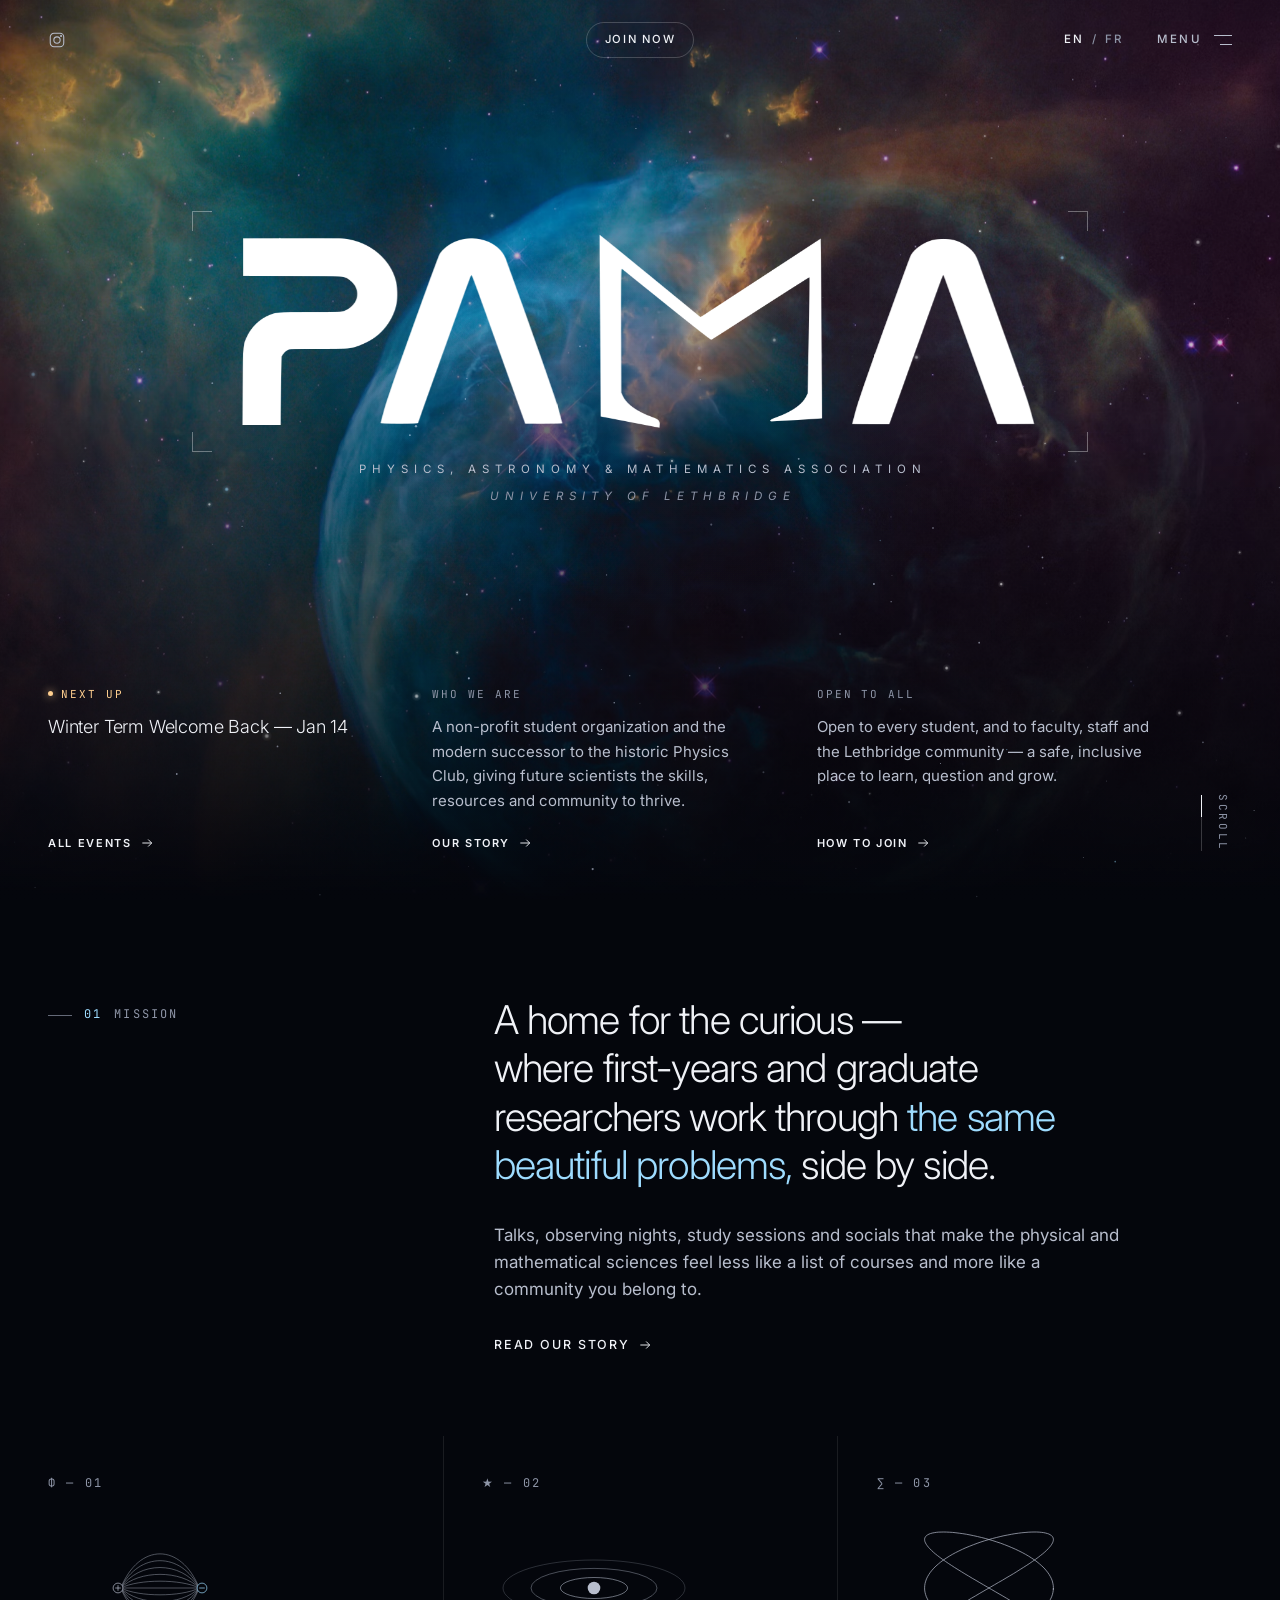
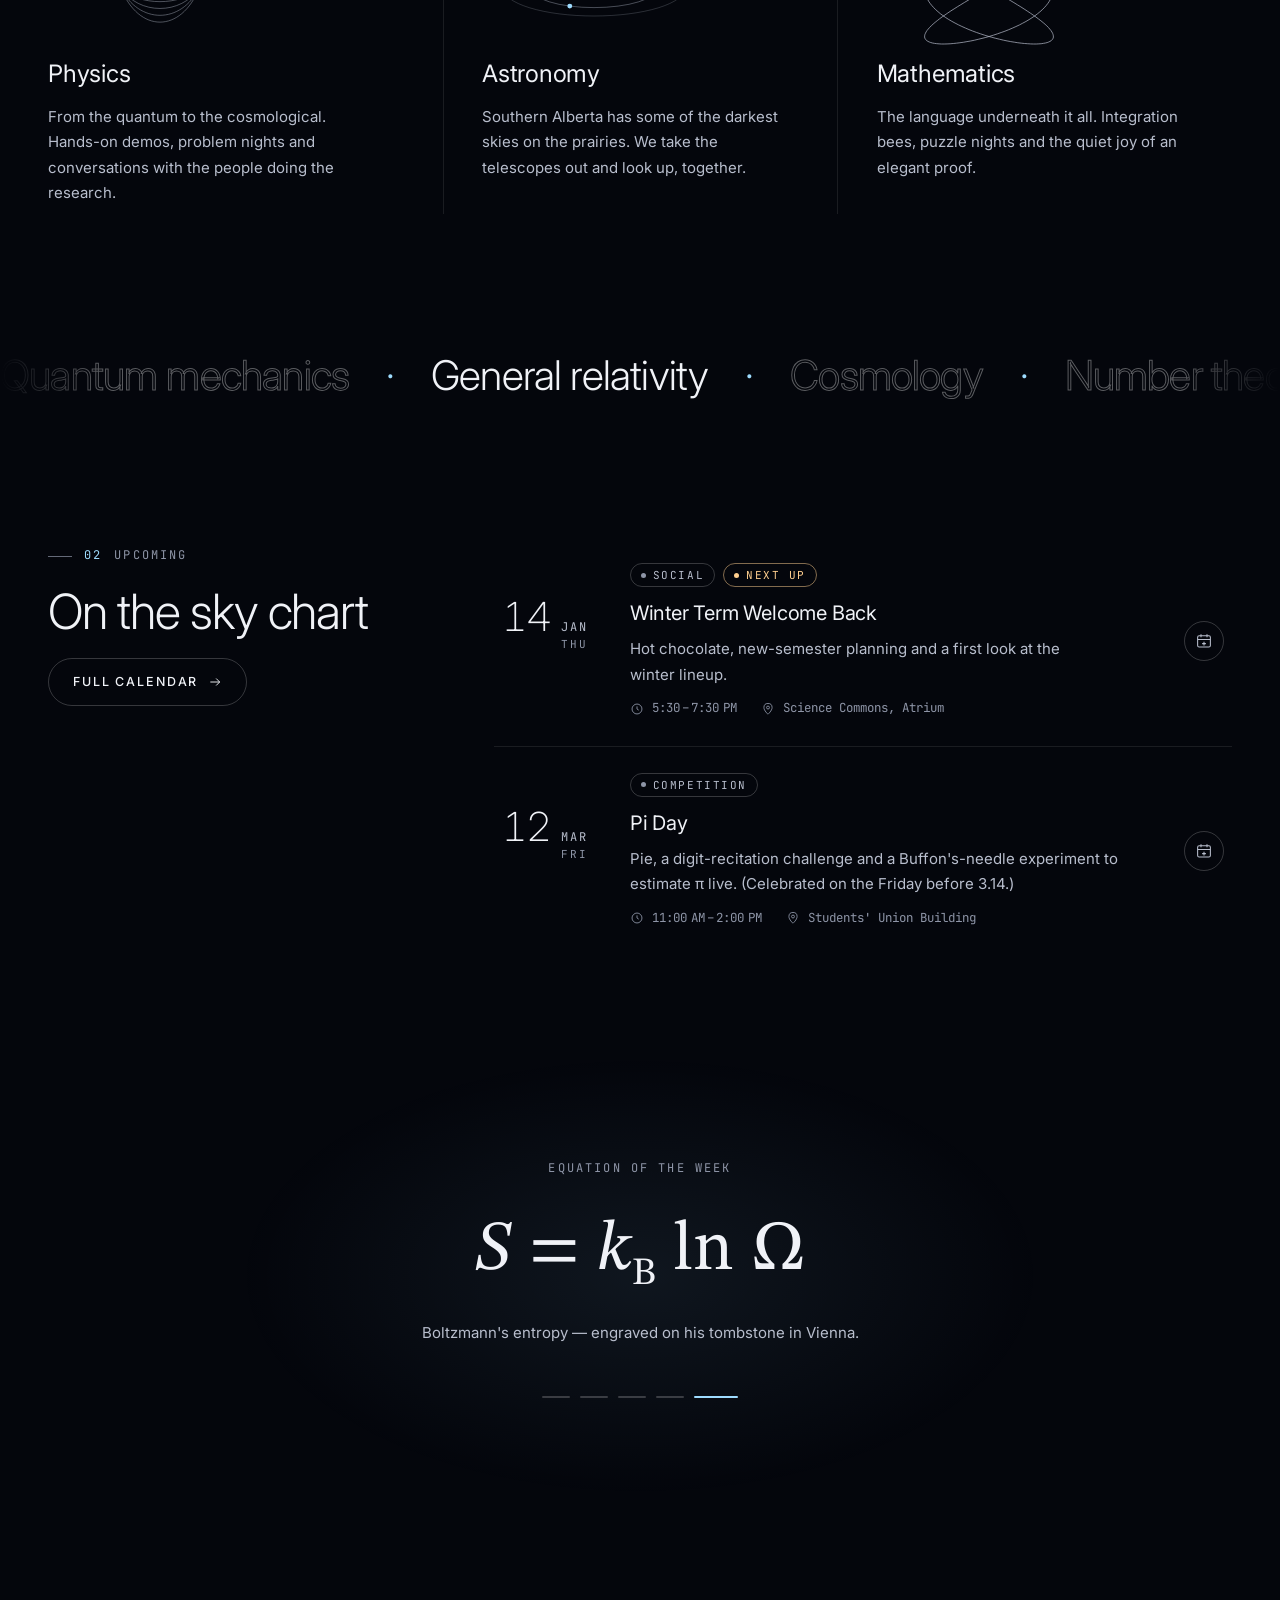
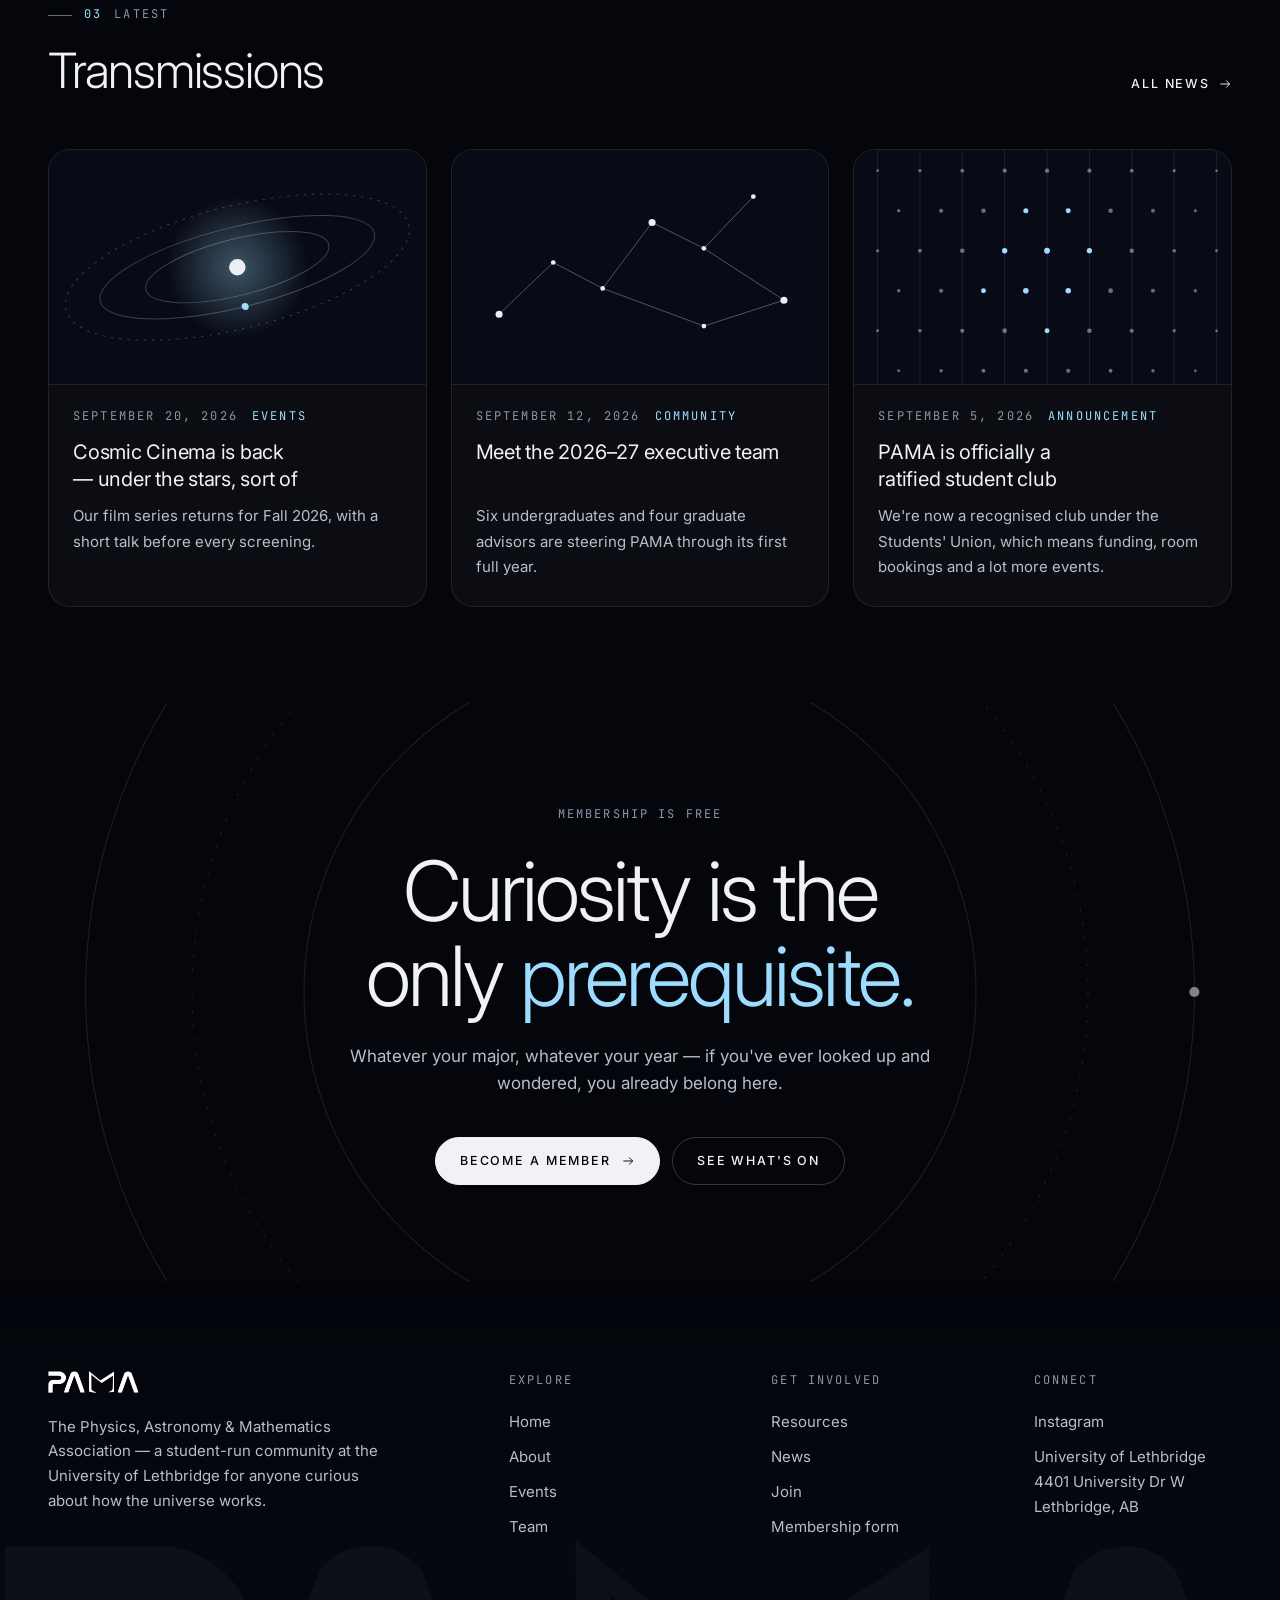
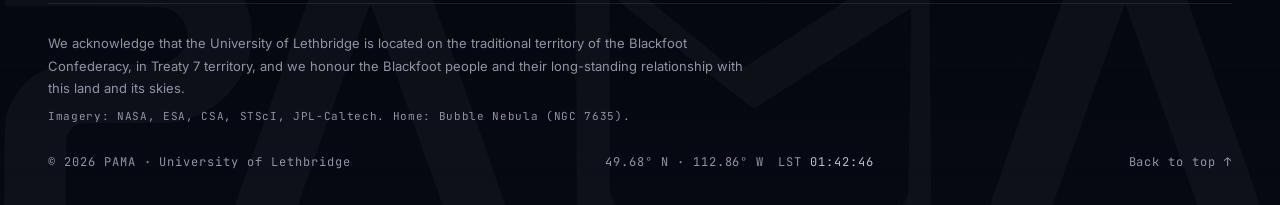
==== commit 387d9833: "Add files via upload" ====
--- a/index.html
+++ b/index.html
@@ -48,16 +48,21 @@
         </div>
 
         <div class="hero__foot">
-          <a class="news-card" href="events.html" data-teaser>
-            <div class="news-card__media" data-art="orbit"></div>
-            <div class="news-card__body">
-              <span class="news-card__kicker" data-teaser-kicker>Next up</span>
-              <span class="news-card__text" data-teaser-text>Cosmic Cinema is back. Join us under the stars…</span>
-              <span class="news-card__cta"><span data-i18n="home.hero.allEvents">All events</span> <span class="i i-arrow" aria-hidden="true"></span></span>
-            </div>
+          <a class="hero-col hero-col--next" href="events.html" data-teaser>
+            <span class="hero-col__label" data-teaser-kicker>Next up</span>
+            <span class="hero-col__text" data-teaser-text>Cosmic Cinema is back. Join us under the stars…</span>
+            <span class="hero-col__cta"><span data-i18n="home.hero.allEvents">All events</span> <span class="i i-arrow" aria-hidden="true"></span></span>
           </a>
-          <p class="hero__col-2" data-i18n="home.hero.col2">A non-profit student organization and the modern successor to the historic Physics Club, giving future scientists the skills, resources and community to thrive.</p>
-          <p class="hero__col-3" data-i18n="home.hero.col3">Open to every student, and to faculty, staff and the Lethbridge community — a safe, inclusive place to learn, question and grow.</p>
+          <a class="hero-col hero__col-2" href="about.html">
+            <span class="hero-col__label" data-i18n="home.hero.l2">Who we are</span>
+            <span class="hero-col__text" data-i18n="home.hero.col2">A non-profit student organization and the modern successor to the historic Physics Club, giving future scientists the skills, resources and community to thrive.</span>
+            <span class="hero-col__cta"><span data-i18n="home.hero.c2cta">Our story</span> <span class="i i-arrow" aria-hidden="true"></span></span>
+          </a>
+          <a class="hero-col hero__col-3" href="join.html">
+            <span class="hero-col__label" data-i18n="home.hero.l3">Open to all</span>
+            <span class="hero-col__text" data-i18n="home.hero.col3">Open to every student, and to faculty, staff and the Lethbridge community — a safe, inclusive place to learn, question and grow.</span>
+            <span class="hero-col__cta"><span data-i18n="home.hero.c3cta">How to join</span> <span class="i i-arrow" aria-hidden="true"></span></span>
+          </a>
           <a class="scroll-cue" href="#mission"><span data-i18n="home.hero.scroll">Scroll</span><span class="scroll-cue__line" aria-hidden="true"></span></a>
         </div>
 
--- a/assets/css/style.css
+++ b/assets/css/style.css
@@ -67,7 +67,7 @@
 
 /* 2. Reset & base ---------------------------------------------------------- */
 *, *::before, *::after { box-sizing: border-box; }
-html { font-size: 100%; -webkit-text-size-adjust: 100%; scroll-behavior: smooth; scroll-padding-top: 6rem; }
+html { font-size: 100%; -webkit-text-size-adjust: 100%; scroll-behavior: smooth; scroll-padding-top: 6rem; scrollbar-width: thin; scrollbar-color: rgba(255, 255, 255, .16) var(--bg); -webkit-tap-highlight-color: transparent; }
 @media (min-width: 1440px) { html { font-size: 106.25%; } }  /* 17px */
 @media (min-width: 1760px) { html { font-size: 112.5%; } }   /* 18px */
 @media (min-width: 2200px) { html { font-size: 125%; } }     /* 20px */
@@ -122,6 +122,9 @@
 .lead strong { color: var(--text); font-weight: 500; }
 .statement { font-size: clamp(1.6rem, 3.1vw, 2.75rem); font-weight: 300; line-height: 1.22; letter-spacing: -0.022em; max-width: 26ch; }
 .statement em { font-style: normal; color: var(--accent); }
+/* Headlines break into even lines; body copy avoids orphans */
+.display, .h1, .h2, .h3, .statement, .cta__title, .person__name, .post h3, .event__title { text-wrap: balance; }
+.lead, .prose p, .card p, .event__desc, .res__desc, .faq details > div, .step p, .value p, .offer p { text-wrap: pretty; }
 
 /* Shared small body copy */
 .card p, .pillar p, .offer p, .event__desc, .post p, .timeline__item p, .value p, .step p, .res__desc {
@@ -166,19 +169,19 @@
 .i-arrow { --m: var(--i-arrow); transition: transform .5s var(--ease); }
 .i-out { --m: var(--i-out); transition: transform .5s var(--ease); }
 .i-plus { --m: var(--i-plus); }
-:is(.btn, .link, .news-card, .post, .dir__tile):hover .i-arrow { transform: translateX(4px); }
+:is(.btn, .link, .hero-col, .post):hover .i-arrow { transform: translateX(4px); }
 :is(.btn, .link):hover .i-out { transform: translate(2px, -2px); }
 
 .icon { width: 1.125rem; height: 1.125rem; flex-shrink: 0; }
 .icon--sm { width: 0.875rem; height: 0.875rem; }
 
-/* 5. Header & particle menu ------------------------------------------------ */
+/* 5. Header & menu --------------------------------------------------------- */
 .site-header {
   position: fixed; inset: 0 0 auto 0; z-index: 100; height: var(--header-h);
   border-bottom: 1px solid transparent;
   transition: background-color .6s var(--ease), border-color .6s var(--ease), height .6s var(--ease), opacity .9s var(--ease), transform .9s var(--ease);
 }
-.site-header.is-scrolled { --header-h: 4.25rem; background: rgba(4, 6, 12, 0.9); border-bottom-color: var(--line); }
+.site-header.is-scrolled { --header-h: 4.25rem; background: rgba(4, 6, 12, 0.8); -webkit-backdrop-filter: blur(18px) saturate(140%); backdrop-filter: blur(18px) saturate(140%); border-bottom-color: rgba(255, 255, 255, 0.05); }
 .site-header__inner {
   height: 100%; max-width: 110rem; margin-inline: auto; padding-inline: var(--gutter);
   display: grid; grid-template-columns: 1fr auto 1fr; align-items: center; gap: 1rem;
@@ -210,6 +213,7 @@
   .site-header__right > .lang { display: none; }
 }
 
+/* Menu: a compact dropdown card. Hover-peeks on desktop, click/tap everywhere. */
 .menu { position: relative; }
 .menu__toggle {
   display: inline-flex; align-items: center; gap: 0.75rem; padding: 0.625rem 0;
@@ -225,57 +229,61 @@
 .menu.is-open .menu__bars span:nth-child(2) { top: 50%; left: 0; transform: rotate(-45deg); }
 
 .menu__panel {
-  position: absolute; right: -0.625rem; top: 100%;
-  padding: 0.75rem 0.625rem 1.75rem 7.5rem;
-  display: flex; flex-direction: column; align-items: flex-end; gap: 0.125rem;
+  position: absolute; top: calc(100% + 0.875rem); right: -0.75rem; width: 16rem;
+  display: flex; flex-direction: column; padding: 0.5rem;
+  border: 1px solid var(--line-strong); border-radius: 1.125rem;
+  background: #0a0d17; /* fully opaque: nothing behind may show through */
+  box-shadow: 0 2.5rem 5rem -1.5rem rgba(0, 0, 0, .75), 0 0 0 1px rgba(0, 0, 0, .5);
+  transform-origin: top right; transform: translateY(-0.5rem) scale(.98);
   visibility: hidden; opacity: 0; pointer-events: none;
-  transition: opacity .35s var(--ease-soft), visibility 0s linear .45s;
-}
-.menu.is-open .menu__panel { visibility: visible; opacity: 1; pointer-events: auto; transition: opacity .35s var(--ease-soft), visibility 0s; }
+  transition: opacity .22s var(--ease-soft), transform .45s var(--ease), visibility 0s linear .45s;
+}
+.menu.is-open .menu__panel { visibility: visible; opacity: 1; pointer-events: auto; transform: none; transition: opacity .22s var(--ease-soft), transform .45s var(--ease), visibility 0s; }
+/* Invisible bridge so the pointer can cross the gap from the toggle */
+.menu__panel::before { content: ""; position: absolute; left: 0; right: 0; bottom: 100%; height: 1rem; }
+
 .menu__item {
-  display: flex; align-items: center; justify-content: flex-end; gap: 1rem; padding-block: 0.5625rem;
-  transform: translateY(-14px); opacity: 0;
-  transition: transform .5s var(--ease), opacity .4s var(--ease-soft);
-  transition-delay: calc(var(--i) * 45ms);
-}
-.menu.is-open .menu__item { transform: none; opacity: 1; }
-/* Manim-style "Write": the label draws itself out of the dot */
-.menu__label {
-  display: inline-block; white-space: nowrap;
-  font-size: 0.78rem; font-weight: 500; letter-spacing: 0.26em; text-transform: uppercase; color: var(--text-2);
-  clip-path: inset(0 0 0 100%); opacity: 0; transform: translateX(8px);
-  transition: clip-path .7s var(--ease), opacity .4s var(--ease-soft), transform .6s var(--ease), color .3s;
-  transition-delay: calc(var(--i) * 45ms + 110ms);
-}
-.menu.is-open .menu__label { clip-path: inset(0 -4px 0 0); opacity: 1; transform: none; }
-.menu__num { font-family: var(--font-mono); font-size: var(--fs-micro); letter-spacing: .1em; color: var(--text-3); margin-right: 0.625rem; }
-.menu__dot {
-  width: 6px; height: 6px; border-radius: 50%; flex-shrink: 0; background: var(--text);
-  box-shadow: 0 0 10px 2px rgba(255, 255, 255, 0.55);
-  transition: transform .5s var(--ease), box-shadow .5s var(--ease), background-color .3s, opacity .3s;
-}
-.menu__item:hover .menu__label { color: var(--text); transform: translateX(-6px); }
-.menu__item:hover .menu__dot { transform: scale(.55); opacity: .55; box-shadow: 0 0 4px 1px rgba(255,255,255,.4); }
-.menu__item:focus-visible { outline: none; }
-.menu__item:focus-visible .menu__label { color: var(--accent); text-decoration: underline; text-underline-offset: 6px; transform: translateX(-6px); }
+  position: relative; z-index: 1;
+  display: grid; grid-template-columns: 2rem minmax(0, 1fr) 1rem; align-items: center; column-gap: 0.5rem;
+  padding: 0.75rem 1rem; border-radius: 0.625rem;
+  opacity: 0; transform: translateY(-0.25rem);
+  transition: opacity .3s var(--ease-soft), transform .5s var(--ease);
+}
+.menu.is-open .menu__item { opacity: 1; transform: none; transition-delay: calc(var(--i) * 22ms); }
+.menu__num { font-family: var(--font-mono); font-size: var(--fs-micro); letter-spacing: .08em; color: var(--text-3); transition: color .3s; }
+.menu__label { font-size: 1rem; font-weight: 400; line-height: 1.3; letter-spacing: -0.005em; color: var(--text-2); transition: color .3s, transform .5s var(--ease); }
+.menu__go { justify-self: end; width: 0.875rem; height: 0.875rem; color: var(--text); opacity: 0; transform: translateX(-0.5rem); transition: opacity .25s var(--ease-soft), transform .5s var(--ease); }
+.menu__item:is(:hover, :focus-visible) { outline: none; }
+.menu__item:is(:hover, :focus-visible) .menu__label { color: var(--text); transform: translateX(0.25rem); }
+.menu__item:is(:hover, :focus-visible) .menu__num { color: var(--accent); }
+.menu__item:is(:hover, :focus-visible) .menu__go { opacity: 1; transform: none; }
+/* Current page: accent label and a small lit dot where the arrow would be */
 .menu__item[aria-current="page"] .menu__label { color: var(--accent); }
-.menu__item[aria-current="page"] .menu__dot { background: var(--accent); box-shadow: 0 0 0 4px var(--bg), 0 0 0 5px var(--accent), 0 0 14px 4px rgba(var(--accent-rgb), .5); }
+.menu__item[aria-current="page"] .menu__num { color: var(--accent); }
+.menu__item[aria-current="page"] .menu__go { -webkit-mask: none; mask: none; width: 6px; height: 6px; border-radius: 50%; background: var(--accent); box-shadow: 0 0 10px rgba(var(--accent-rgb), .8); opacity: 1; transform: none; }
+/* One highlight that glides between rows instead of each row lighting up */
+.menu__hl {
+  position: absolute; left: 0.5rem; right: 0.5rem; top: 0; height: var(--hl-h, 3rem); z-index: 0; pointer-events: none;
+  border-radius: 0.625rem; background: rgba(255, 255, 255, 0.06); box-shadow: inset 0 0 0 1px rgba(255, 255, 255, 0.05);
+  transform: translateY(var(--hl-y, 0)); opacity: 0;
+  transition: opacity .2s var(--ease-soft);
+}
+.menu__panel.has-hl .menu__hl { opacity: 1; transition: opacity .2s var(--ease-soft), transform .45s var(--ease), height .45s var(--ease); }
+.menu__panel:has(.menu__item:focus-visible) .menu__hl { box-shadow: inset 0 0 0 1px rgba(var(--accent-rgb), .55); }
 .menu__lang { display: none; }
 
 .menu-veil {
   position: fixed; inset: 0; z-index: 90;
-  background: radial-gradient(120% 90% at 100% 0%, rgba(4,6,12,.95) 0%, rgba(4,6,12,.8) 38%, rgba(4,6,12,.25) 75%, transparent 100%);
-  opacity: 0; visibility: hidden; transition: opacity .5s var(--ease-soft), visibility 0s linear .5s;
-}
-.menu-veil.is-visible { opacity: 1; visibility: visible; transition: opacity .5s var(--ease-soft), visibility 0s; }
+  background: rgba(3, 5, 10, .55);
+  opacity: 0; visibility: hidden; transition: opacity .4s var(--ease-soft), visibility 0s linear .4s;
+}
+.menu-veil.is-visible { opacity: 1; visibility: visible; transition: opacity .4s var(--ease-soft), visibility 0s; }
 
 @media (max-width: 720px) {
-  .menu__panel { right: -0.25rem; padding-left: 3rem; }
-  .menu__item { padding-block: 0.6875rem; }
-  .menu__label { font-size: 0.8125rem; }
-  .menu-veil { background: rgba(4,6,12,.95); }
-  .menu__lang { display: flex; justify-content: flex-end; margin-top: 1.125rem; padding-top: 1rem; border-top: 1px solid var(--line); opacity: 0; transition: opacity .4s var(--ease-soft) .4s; }
-  .menu.is-open .menu__lang { opacity: 1; }
+  .menu__panel { position: fixed; top: calc(var(--header-h) + 0.25rem); left: 0.75rem; right: 0.75rem; width: auto; }
+  .menu__panel::before { display: none; }
+  .menu__item { padding-block: 0.75rem; }
+  .menu__lang { display: flex; justify-content: flex-end; align-items: center; margin: 0.375rem 0.375rem 0; padding: 0.875rem 0.5rem 0.375rem; border-top: 1px solid var(--line); }
   .menu__lang .lang { display: flex; font-size: 0.75rem; }
 }
 
@@ -329,16 +337,26 @@
 .hud i:nth-child(4) { bottom: 0; right: 0; border-width: 0 1px 1px 0; }
 
 .hero__foot {
-  display: grid; grid-template-columns: minmax(0, 1.1fr) minmax(0, 1fr) minmax(0, 1fr) auto;
-  gap: clamp(1.25rem, 3.5vw, 3rem); align-items: end;
-  padding: 1.5rem var(--gutter) clamp(1.5rem, 4vw, 2.75rem);
+  display: grid; grid-template-columns: repeat(3, minmax(0, 1fr)) auto;
+  gap: clamp(1.5rem, 4vw, 4rem); align-items: stretch;
+  padding: 1.5rem var(--gutter) clamp(1.75rem, 4vw, 3rem);
   max-width: 110rem; width: 100%; margin-inline: auto;
 }
 .hero__foot > * { transition: opacity 1s var(--ease), transform 1.2s var(--ease); }
 .hero__foot > :nth-child(2) { transition-delay: .12s; }
 .hero__foot > :nth-child(3) { transition-delay: .24s; }
 .hero__foot > :nth-child(4) { transition-delay: .36s; }
-.hero__foot p { font-size: 0.875rem; line-height: 1.7; color: var(--text-2); max-width: 40ch; }
+.hero__foot .scroll-cue { align-self: end; }
+
+/* Three matching columns: label, text, link — the links share a baseline */
+.hero-col { display: flex; flex-direction: column; gap: 0.75rem; max-width: 34ch; }
+.hero-col__label { display: flex; align-items: center; gap: 0.5rem; font-family: var(--font-mono); font-size: var(--fs-micro); letter-spacing: var(--track-label); text-transform: uppercase; color: var(--text-3); }
+.hero-col__text { font-size: 0.9375rem; line-height: 1.65; color: var(--text-2); text-wrap: pretty; }
+.hero-col--next .hero-col__label { color: var(--signal); }
+.hero-col--next .hero-col__label::before { content: ""; width: 5px; height: 5px; border-radius: 50%; background: currentColor; box-shadow: 0 0 8px currentColor; animation: pulse 2.4s var(--ease-soft) infinite; }
+.hero-col--next .hero-col__text { font-size: clamp(1.125rem, 1.4vw, 1.375rem); font-weight: 300; line-height: 1.35; letter-spacing: -0.01em; color: var(--text); }
+.hero-col__cta { margin-top: auto; padding-top: 0.5rem; display: inline-flex; align-items: center; gap: 0.5rem; font-size: var(--fs-micro); font-weight: 600; letter-spacing: var(--track-caps); text-transform: uppercase; color: var(--text); transition: color .3s; }
+.hero-col:hover .hero-col__cta { color: var(--accent); }
 
 /* Intro state: nothing but the logo until the visitor scrolls, taps or presses a key */
 .intro-cue {
@@ -376,21 +394,6 @@
   .hud { inset: -18% -5%; }
 }
 
-.news-card {
-  display: flex; align-items: stretch; min-height: 7.5rem; max-width: 26rem;
-  border: 1px solid var(--line); border-radius: var(--radius); overflow: hidden;
-  background: rgba(12, 15, 26, 0.72);
-  transition: border-color .5s var(--ease), background-color .5s var(--ease), transform .6s var(--ease), opacity 1s var(--ease);
-}
-.news-card:hover { border-color: var(--line-strong); background: rgba(18, 22, 36, 0.8); transform: translateY(-2px); }
-.news-card__media { position: relative; width: 38%; flex-shrink: 0; overflow: hidden; background: #0a0d18; }
-.news-card__media svg { position: absolute; inset: 0; width: 100%; height: 100%; }
-.news-card__body { flex: 1; display: flex; flex-direction: column; justify-content: space-between; gap: 0.5rem; padding: 0.875rem 1rem; }
-.news-card__kicker { font-family: var(--font-mono); font-size: var(--fs-micro); letter-spacing: var(--track-caps); text-transform: uppercase; color: var(--signal); display: flex; align-items: center; gap: 0.5rem; }
-.news-card__kicker::before { content: ""; width: 5px; height: 5px; border-radius: 50%; background: currentColor; box-shadow: 0 0 8px currentColor; animation: pulse 2.4s var(--ease-soft) infinite; }
-.news-card__text { font-size: 0.875rem; line-height: 1.45; color: var(--text); text-wrap: pretty; display: -webkit-box; -webkit-line-clamp: 2; -webkit-box-orient: vertical; overflow: hidden; }
-.news-card__cta { font-size: var(--fs-micro); font-weight: 600; letter-spacing: var(--track-caps); text-transform: uppercase; display: inline-flex; gap: 0.5rem; align-items: center; }
-
 .scroll-cue {
   display: flex; flex-direction: column; align-items: center; gap: 0.75rem;
   font-family: var(--font-mono); font-size: var(--fs-micro); letter-spacing: .24em; text-transform: uppercase; color: var(--text-3);
@@ -405,8 +408,9 @@
 .container { width: 100%; max-width: var(--container); margin-inline: auto; padding-inline: var(--gutter); }
 .section { padding-block: var(--section); position: relative; }
 .section--tight { padding-block: calc(var(--section) * .6); }
-.section + .section { border-top: 1px solid var(--line); }
-.section + .section.cta, .section--flush + .section { border-top: 0; }
+/* Sections are separated by space and rhythm, never by rules */
+.section + .section { padding-top: calc(var(--section) * .5); }
+.section + .section.cta { padding-top: var(--section); }
 .stack > * + * { margin-top: var(--stack, 1rem); }
 
 .grid { display: grid; gap: clamp(1rem, 2vw, 1.5rem); }
@@ -435,7 +439,7 @@
   border: 1px solid var(--line); border-radius: var(--radius-lg); background: var(--surface);
   overflow: hidden; isolation: isolate;
 }
-.card__icon { width: 4rem; height: 2.5rem; color: var(--accent); margin-bottom: 1.5rem; }
+.card__icon { width: 2.75rem; height: 2.75rem; color: var(--accent); margin-bottom: 1.5rem; }
 .card__icon svg { width: 100%; height: 100%; }
 .card__kicker { margin-bottom: 0.875rem; }
 .card h3 { margin-bottom: 0.75rem; }
@@ -462,7 +466,7 @@
 @media (max-width: 640px) { .ghost-num { font-size: 6rem; top: 1.5rem; } }
 
 /* 8. Home ----------------------------------------------------------------- */
-.pillars { display: grid; grid-template-columns: repeat(3, minmax(0, 1fr)); border-top: 1px solid var(--line); margin-top: clamp(3rem, 6vw, 5rem); }
+.pillars { display: grid; grid-template-columns: repeat(3, minmax(0, 1fr)); margin-top: clamp(3rem, 6vw, 5rem); }
 .pillar { position: relative; padding: 2rem clamp(0rem, 2vw, 2rem) 0.5rem 0; }
 .pillar + .pillar { border-left: 1px solid var(--line); padding-left: clamp(1.25rem, 3vw, 2.5rem); }
 .pillar__art { width: 100%; max-width: 14rem; height: 7rem; margin: 1.5rem 0; color: var(--text-2); }
@@ -480,7 +484,6 @@
 /* Keyword ticker */
 .ticker {
   position: relative; overflow: hidden; padding-block: clamp(1.25rem, 2.5vw, 2rem);
-  border-block: 1px solid var(--line);
   -webkit-mask-image: linear-gradient(90deg, transparent, #000 8%, #000 92%, transparent);
   mask-image: linear-gradient(90deg, transparent, #000 8%, #000 92%, transparent);
 }
@@ -497,7 +500,6 @@
 
 .equation {
   position: relative; text-align: center; padding: clamp(4rem, 8vw, 7rem) var(--gutter);
-  border-block: 1px solid var(--line);
   background: radial-gradient(ellipse 45% 70% at 50% 50%, rgba(var(--accent-rgb), .08), transparent 70%);
 }
 .equation__formula {
@@ -531,9 +533,8 @@
 
 /* 9. Page heroes — each page gets its own instrument ---------------------- */
 .page-hero {
-  position: relative; isolation: isolate; overflow: hidden;
+  position: relative; isolation: isolate; overflow-x: clip; /* the photo may bleed downward */
   padding: calc(var(--header-h) + clamp(3rem, 7vw, 6rem)) 0 clamp(3rem, 6vw, 5rem);
-  border-bottom: 1px solid var(--line);
 }
 /* A faint nebula glow instead of repeating the photo on every page */
 .page-hero::before {
@@ -561,13 +562,34 @@
   .page-hero__visual { min-height: 0; }
 }
 
+/* Instrument panel: every hero diagram sits on its own dark glass plate,
+   so it reads clearly over any photograph */
+.instrument, .countdown, .scope {
+  background: rgba(6, 9, 17, 0.8);
+  -webkit-backdrop-filter: blur(14px) saturate(120%); backdrop-filter: blur(14px) saturate(120%);
+  box-shadow: 0 2.5rem 5rem -2rem rgba(0, 0, 0, .85);
+}
+.instrument { position: relative; width: min(100%, 27rem); border: 1px solid var(--line-strong); border-radius: var(--radius-lg); }
+.instrument--wide { width: min(100%, 34rem); }
+.instrument__bar {
+  display: flex; justify-content: space-between; align-items: center; gap: 1rem;
+  padding: 0.875rem 1.125rem; border-bottom: 1px solid var(--line);
+  font-family: var(--font-mono); font-size: var(--fs-micro); letter-spacing: .16em; text-transform: uppercase; color: var(--text-3);
+}
+.instrument__bar > :last-child { color: var(--accent); white-space: nowrap; }
+.instrument__status { display: inline-flex; align-items: center; gap: 0.5rem; }
+.instrument__status::before { content: ""; width: 5px; height: 5px; border-radius: 50%; background: currentColor; box-shadow: 0 0 8px currentColor; animation: pulse 2.4s var(--ease-soft) infinite; }
+.instrument__body { padding: clamp(1.25rem, 3vw, 2rem); }
+.instrument__body > svg { width: 100%; height: auto; margin: 0; }
+.instrument__foot { padding: 0.875rem 1.125rem 1rem; border-top: 1px solid var(--line); }
+@media (max-width: 900px) { .instrument { margin-inline: auto; } }
+
 /* About — orrery */
 .orrery { width: min(100%, 30rem); aspect-ratio: 1; color: var(--text-2); }
 .orrery text { font-family: var(--font-mono); font-size: 9px; letter-spacing: .18em; fill: var(--text-3); text-transform: uppercase; }
-@media (max-width: 900px) { .orrery { width: min(100%, 20rem); margin-inline: auto; } }
 
 /* Events — countdown */
-.countdown { position: relative; width: min(100%, 32rem); padding: clamp(1.5rem, 3vw, 2.25rem); border: 1px solid var(--line-strong); border-radius: var(--radius-lg); background: rgba(8,11,21,.72); }
+.countdown { position: relative; width: min(100%, 32rem); padding: clamp(1.5rem, 3vw, 2.25rem); border: 1px solid var(--line-strong); border-radius: var(--radius-lg); }
 .countdown__digits { display: grid; grid-template-columns: repeat(4, minmax(0, 1fr)); gap: 0.5rem; margin: 1.25rem 0 1.5rem; }
 .countdown__unit { text-align: left; }
 .countdown__unit b { display: block; font-family: var(--font-mono); font-size: clamp(2rem, 4.2vw, 3.4rem); font-weight: 400; line-height: 1; letter-spacing: -0.04em; color: var(--text); font-variant-numeric: tabular-nums; }
@@ -588,35 +610,76 @@
     linear-gradient(var(--c), var(--c)) bottom right / var(--t) 1px no-repeat, linear-gradient(var(--c), var(--c)) bottom right / 1px var(--t) no-repeat;
 }
 
-/* Team — constellation */
-.constellation { position: relative; width: min(100%, 34rem); aspect-ratio: 4 / 3; }
-.constellation svg { width: 100%; height: 100%; overflow: visible; }
-.constellation line { stroke: rgba(var(--accent-rgb), .28); stroke-width: 1; vector-effect: non-scaling-stroke; }
-.constellation .star { cursor: pointer; }
-.constellation .star circle { fill: var(--text); transition: r .4s var(--ease), fill .3s; }
-.constellation .star .halo { fill: rgba(var(--accent-rgb), .12); stroke: rgba(var(--accent-rgb), .35); stroke-width: 1; vector-effect: non-scaling-stroke; transform-box: fill-box; transform-origin: center; transform: scale(.4); opacity: 0; transition: transform .6s var(--ease), opacity .4s; }
-.constellation .star text { font-family: var(--font-mono); font-size: 11px; letter-spacing: .1em; fill: var(--text-3); transition: fill .3s; pointer-events: none; }
-.constellation .star:is(:hover, :focus-visible, .is-active) .halo { transform: scale(1); opacity: 1; }
-.constellation .star:is(:hover, :focus-visible, .is-active) text { fill: var(--text); }
-.constellation .star:focus { outline: none; }
-.constellation .star--grad circle { fill: var(--accent); }
-.constellation__tip {
-  position: absolute; left: 0; bottom: 0; min-height: 3.2em; font-size: var(--fs-sm); color: var(--text-2);
-  border-left: 1px solid var(--accent); padding-left: 0.875rem;
-}
-.constellation__tip strong { display: block; color: var(--text); font-weight: 500; }
-@media (max-width: 900px) { .constellation { width: min(100%, 28rem); margin-inline: auto; } }
-
-/* Resources — directory */
-.dir { display: grid; grid-template-columns: repeat(2, minmax(0, 1fr)); gap: 1px; width: min(100%, 32rem); background: var(--line); border: 1px solid var(--line); border-radius: var(--radius-lg); overflow: hidden; }
-.dir__tile { display: flex; flex-direction: column; justify-content: space-between; gap: 1.75rem; padding: 1.375rem; background: var(--bg-2); transition: background-color .4s var(--ease-soft); }
-.dir__tile:hover { background: #0e1322; }
-.dir__tile .label { color: var(--accent); }
-.dir__count { font-family: var(--font-mono); font-size: clamp(2rem, 3.5vw, 2.75rem); line-height: 1; letter-spacing: -0.04em; color: var(--text); }
-.dir__name { display: flex; justify-content: space-between; align-items: center; font-size: 1rem; }
+/* Team — mission patch */
+.patch { width: min(100%, 27rem); margin: 0; display: grid; justify-items: center; gap: 1.5rem; }
+.patch svg { width: 100%; height: auto; overflow: visible; filter: drop-shadow(0 1.5rem 3rem rgba(0, 0, 0, .7)); }
+.patch__stitch { stroke: rgba(var(--accent-rgb), .55); stroke-width: 1.2; stroke-dasharray: 3 3.2; }
+.patch__track { stroke: rgba(var(--accent-rgb), .28); stroke-dasharray: 1 5; }
+.patch__orbit { fill: none; stroke: rgba(var(--accent-rgb), .45); }
+.patch__orbit--2 { stroke: rgba(255, 255, 255, .16); stroke-dasharray: 2 4; }
+.patch__sat { fill: var(--accent); }
+.patch__text { font-family: var(--font-mono); font-size: 11.5px; letter-spacing: 3.2px; text-transform: uppercase; fill: var(--text-2); }
+.patch__star { fill: var(--accent); }
+.patch__est { font-family: var(--font-mono); font-size: 7px; letter-spacing: 2.4px; fill: var(--text-3); }
+.patch__m { cursor: pointer; outline: none; }
+.patch__node { transition: transform .5s var(--ease); animation: patch-in .8s var(--ease) both; animation-delay: calc(600ms + var(--i) * 70ms); }
+.patch__node circle { fill: #0b0e19; stroke: rgba(255, 255, 255, .45); stroke-width: 1; transition: fill .3s, stroke .3s; }
+.patch__node text { font-family: var(--font-mono); font-size: 10px; letter-spacing: .5px; fill: var(--text); pointer-events: none; }
+.patch__m--grad .patch__node circle { stroke: var(--accent); }
+.patch__m--grad .patch__node text { fill: var(--accent); }
+.patch__m:is(:hover, :focus-visible, .is-active) .patch__node { transform: scale(1.18); }
+.patch__m:is(:hover, :focus-visible, .is-active) .patch__node circle { fill: rgba(var(--accent-rgb), .22); stroke: var(--accent); }
+.patch__m:focus-visible .patch__node circle { stroke-width: 2; }
+@keyframes patch-in { from { opacity: 0; transform: scale(.4); } }
+.patch__tip { min-height: 3.2rem; text-align: center; font-size: var(--fs-sm); line-height: 1.5; color: var(--text-2); }
+.patch__tip strong { display: block; color: var(--text); font-weight: 500; }
+@media (max-width: 900px) { .patch { width: min(100%, 22rem); margin-inline: auto; } }
+
+/* Resources — periodic table. Columns are groups; tiles link out */
+.pt__groups, .pt__grid { display: grid; grid-template-columns: repeat(4, minmax(0, 1fr)); gap: 0.5rem; }
+.pt__groups { margin-bottom: 0.75rem; }
+.pt__groups a {
+  display: flex; align-items: baseline; gap: 0.5rem; padding-bottom: 0.5rem;
+  border-bottom: 1px solid var(--line);
+  font-family: var(--font-mono); font-size: var(--fs-micro); letter-spacing: .14em; text-transform: uppercase; color: var(--text-3);
+  transition: color .3s, border-color .3s;
+}
+.pt__groups i { font-style: normal; color: var(--accent); letter-spacing: .04em; }
+.pt__el {
+  position: relative; aspect-ratio: 1; display: flex; flex-direction: column; justify-content: space-between;
+  padding: 0.5rem 0.625rem 0.5625rem; border-radius: 0.5rem;
+  border: 1px solid rgba(var(--accent-rgb), .22);
+  background: linear-gradient(160deg, rgba(var(--accent-rgb), var(--t, .1)), rgba(var(--accent-rgb), .015));
+  transition: border-color .35s var(--ease-soft), background-color .35s, transform .5s var(--ease), box-shadow .5s var(--ease), opacity .35s;
+  animation: pt-in .9s var(--ease) both; animation-delay: calc(500ms + var(--i) * 45ms);
+}
+.pt__el[data-g="1"] { --t: .16; } .pt__el[data-g="2"] { --t: .11; } .pt__el[data-g="3"] { --t: .07; } .pt__el[data-g="4"] { --t: .035; }
+.pt__n { font-family: var(--font-mono); font-size: 0.625rem; line-height: 1; color: var(--text-3); }
+.pt__sym { align-self: center; font-size: clamp(1.35rem, 2.2vw, 1.9rem); font-weight: 300; line-height: 1; letter-spacing: -0.02em; color: var(--text); }
+.pt__name { font-family: var(--font-mono); font-size: 0.5625rem; line-height: 1.2; letter-spacing: .06em; text-transform: uppercase; color: var(--text-2); text-align: center; white-space: nowrap; overflow: hidden; text-overflow: ellipsis; }
+.pt__el:hover, .pt__el:focus-visible {
+  border-color: var(--accent); transform: translateY(-3px); outline: none;
+  box-shadow: 0 0.75rem 2rem -0.75rem rgba(var(--accent-rgb), .55), inset 0 0 0 1px rgba(var(--accent-rgb), .35);
+}
+.pt__el:hover .pt__sym, .pt__el:focus-visible .pt__sym { color: var(--accent); }
+/* Hovering a group lights its column; hovering a tile lights its group */
+.pt:has([data-g="1"]:hover) :is(.pt__el, .pt__groups a):not([data-g="1"]),
+.pt:has([data-g="2"]:hover) :is(.pt__el, .pt__groups a):not([data-g="2"]),
+.pt:has([data-g="3"]:hover) :is(.pt__el, .pt__groups a):not([data-g="3"]),
+.pt:has([data-g="4"]:hover) :is(.pt__el, .pt__groups a):not([data-g="4"]) { opacity: .35; }
+.pt:has([data-g="1"]:hover) .pt__groups [data-g="1"],
+.pt:has([data-g="2"]:hover) .pt__groups [data-g="2"],
+.pt:has([data-g="3"]:hover) .pt__groups [data-g="3"],
+.pt:has([data-g="4"]:hover) .pt__groups [data-g="4"] { color: var(--text); border-color: var(--accent); }
+@keyframes pt-in { from { opacity: 0; transform: translateY(6px) scale(.96); } }
+@media (max-width: 600px) {
+  .pt__groups a { flex-direction: column; gap: 0.125rem; font-size: 0.5625rem; letter-spacing: .06em; }
+  .pt__el { aspect-ratio: auto; min-height: 4.75rem; gap: 0.25rem; padding: 0.375rem 0.375rem 0.4375rem; }
+  .pt__name { font-size: 0.5rem; letter-spacing: 0; white-space: normal; text-overflow: clip; }
+}
 
 /* News — oscilloscope */
-.scope { position: relative; width: min(100%, 34rem); aspect-ratio: 16 / 9; border: 1px solid var(--line-strong); border-radius: var(--radius-lg); background: rgba(8,11,21,.72); overflow: hidden; }
+.scope { position: relative; width: min(100%, 34rem); aspect-ratio: 16 / 9; border: 1px solid var(--line-strong); border-radius: var(--radius-lg); overflow: hidden; }
 .scope canvas { position: absolute; inset: 0; width: 100%; height: 100%; }
 .scope__readout { position: absolute; left: 1.125rem; right: 1.125rem; bottom: 0.875rem; display: flex; justify-content: space-between; gap: 1rem; font-family: var(--font-mono); font-size: var(--fs-micro); letter-spacing: .16em; text-transform: uppercase; color: var(--text-3); }
 .scope__readout b { color: var(--accent); font-weight: 400; }
@@ -627,14 +690,14 @@
 .stat-trio div { border-left: 1px solid var(--line-strong); padding-left: 1rem; }
 .stat-trio b { display: block; font-size: clamp(1.75rem, 3vw, 2.5rem); font-weight: 300; line-height: 1.1; letter-spacing: -0.03em; }
 .stat-trio span { font-family: var(--font-mono); font-size: var(--fs-micro); letter-spacing: .18em; text-transform: uppercase; color: var(--text-3); }
-@media (max-width: 900px) { .insertion { width: min(100%, 18rem); margin-inline: auto; } }
 
 /* 10. Events -------------------------------------------------------------- */
-.event-list { border-top: 1px solid var(--line); }
+
+.event + .event { border-top: 1px solid var(--line); }
 .event {
   position: relative;
-  display: grid; grid-template-columns: 7rem minmax(0, 1fr) 13rem auto; gap: clamp(1rem, 2.5vw, 2.25rem); align-items: center;
-  padding: 1.625rem 0.5rem; border-bottom: 1px solid var(--line);
+  display: grid; grid-template-columns: 7rem minmax(0, 1fr) 18rem auto; gap: clamp(1rem, 2.5vw, 2.25rem); align-items: center;
+  padding: 1.625rem 0.5rem;
   transition: background-color .5s var(--ease-soft);
 }
 .event::before { content: ""; position: absolute; left: 0; right: 0; top: -1px; height: 1px; background: var(--accent); transform: scaleX(0); transform-origin: left; transition: transform .9s var(--ease); }
@@ -703,7 +766,7 @@
 [data-events-full].is-swapping { opacity: 0; }
 
 .month-label { display: flex; align-items: center; gap: 1rem; margin: 3rem 0 0.5rem; }
-.month-label::after { content: ""; flex: 1; height: 1px; background: var(--line); }
+.month-label::after { content: ""; flex: 1; height: 1px; background: linear-gradient(90deg, var(--line), transparent 70%); }
 .month-label:first-child { margin-top: 0; }
 .empty { padding: 3rem 0; color: var(--text-3); font-size: var(--fs-sm); }
 
@@ -744,24 +807,32 @@
 }
 
 /* 11. News ---------------------------------------------------------------- */
-.post { display: flex; flex-direction: column; }
-.post__media { aspect-ratio: 16 / 10; border-radius: var(--radius); overflow: hidden; border: 1px solid var(--line); background: #080b15; margin-bottom: 1.375rem; transition: border-color .6s var(--ease); }
+/* News card: rows are shared across the grid (subgrid), so media, dates,
+   titles and excerpts line up and every card is the same height */
+.post {
+  display: flex; flex-direction: column;
+  border: 1px solid var(--line); border-radius: var(--radius-lg); background: var(--surface); overflow: hidden;
+  transition: border-color .6s var(--ease), background-color .6s var(--ease), transform .7s var(--ease);
+}
+@supports (grid-template-rows: subgrid) {
+  .post { display: grid; grid-template-rows: subgrid; grid-row: span 4; row-gap: 0; }
+}
+.post:hover { border-color: var(--line-strong); background: var(--surface-hover); transform: translateY(-4px); }
+.post__media { aspect-ratio: 16 / 10; overflow: hidden; background: #080b15; border-bottom: 1px solid var(--line); }
 .post__media svg { width: 100%; height: 100%; transition: transform 1.2s var(--ease); }
-.post:hover .post__media { border-color: var(--line-strong); }
 .post:hover .post__media svg { transform: scale(1.04); }
-.post__meta { display: flex; flex-wrap: wrap; gap: 0.25rem 0.875rem; align-items: center; margin-bottom: 0.75rem; }
-.post h3 { font-size: 1.3rem; font-weight: 400; letter-spacing: -0.012em; line-height: 1.35; transition: color .3s; }
+.post__meta { display: flex; flex-wrap: wrap; gap: 0.25rem 0.875rem; align-items: center; padding: 1.375rem 1.5rem 0.75rem; }
+.post h3 { padding-inline: 1.5rem; font-size: 1.25rem; font-weight: 400; letter-spacing: -0.012em; line-height: 1.35; text-wrap: balance; transition: color .3s; }
 .post:hover h3 { color: var(--accent); }
-.post p { margin-top: 0.625rem; }
+.post p { padding: 0.625rem 1.5rem 1.625rem; }
 @media (max-width: 900px) and (min-width: 601px) {
   .grid--3[data-news-latest] > :nth-child(3) { display: none; }
 }
 
-.article-list { border-top: 1px solid var(--line); }
-.article { border-bottom: 1px solid var(--line); }
+.article + .article { border-top: 1px solid var(--line); }
 .article > summary {
   list-style: none; cursor: pointer;
-  display: grid; grid-template-columns: 9.5rem minmax(0, 1fr) 2.5rem; gap: 0.5rem clamp(1rem, 3vw, 2.5rem); align-items: start;
+  display: grid; grid-template-columns: 11.5rem minmax(0, 1fr) 2.5rem; gap: 0.5rem clamp(1rem, 3vw, 2.5rem); align-items: start;
   padding: 1.75rem 0;
 }
 .article > summary::-webkit-details-marker { display: none; }
@@ -774,7 +845,7 @@
 .article__excerpt { display: block; font-size: var(--fs-sm); color: var(--text-2); }
 .article__toggle { width: 2.5rem; height: 2.5rem; border-radius: 50%; border: 1px solid var(--line-strong); display: grid; place-items: center; transition: transform .6s var(--ease), background-color .4s; }
 .article[open] .article__toggle { transform: rotate(45deg); background: var(--surface-hover); }
-.article__body { display: grid; grid-template-columns: 9.5rem minmax(0, 1fr) 2.5rem; gap: clamp(1rem, 3vw, 2.5rem); padding-bottom: 2.5rem; }
+.article__body { display: grid; grid-template-columns: 11.5rem minmax(0, 1fr) 2.5rem; gap: clamp(1rem, 3vw, 2.5rem); padding-bottom: 2.5rem; }
 .article__body > div { grid-column: 2; }
 .article__body p { color: var(--text-2); line-height: 1.8; max-width: 68ch; }
 .article__body p + p { margin-top: 1em; }
@@ -829,7 +900,7 @@
   .timeline--h .timeline__item.is-now::after { content: ""; position: absolute; left: 0; right: -1.75rem; top: calc(-2.25rem - 1px); height: 1px; background: linear-gradient(90deg, var(--accent), transparent); }
 }
 
-.values { display: grid; grid-template-columns: repeat(4, minmax(0, 1fr)); border-top: 1px solid var(--line); }
+.values { display: grid; grid-template-columns: repeat(4, minmax(0, 1fr)); }
 .value { padding: 2rem clamp(1rem, 2vw, 1.75rem) 0.5rem 0; }
 .value + .value { border-left: 1px solid var(--line); padding-left: clamp(1rem, 2vw, 1.75rem); }
 .value__sym { display: block; font-family: var(--font-math); font-size: clamp(3rem, 5vw, 4.5rem); line-height: 1; color: var(--accent); font-style: italic; margin-bottom: 1.5rem; }
@@ -846,20 +917,21 @@
   .value__sym { font-size: 2.25rem; margin: 0; }
 }
 
-.offer-list { display: grid; grid-template-columns: repeat(3, minmax(0, 1fr)); border-top: 1px solid var(--line); border-left: 1px solid var(--line); }
-.offer { padding: clamp(1.5rem, 2.6vw, 2.25rem); border-right: 1px solid var(--line); border-bottom: 1px solid var(--line); transition: background-color .5s var(--ease-soft); }
-.offer:hover { background: var(--surface); }
+/* A single rounded plate split by 1px gaps, like the resources directory */
+.offer-list { display: grid; grid-template-columns: repeat(3, minmax(0, 1fr)); gap: 1px; background: var(--line); border: 1px solid var(--line); border-radius: var(--radius-lg); overflow: hidden; }
+.offer { padding: clamp(1.5rem, 2.6vw, 2.25rem); background: var(--bg-2); transition: background-color .5s var(--ease-soft); }
+.offer:hover { background: #0c1020; }
 .offer__n { color: var(--accent); }
 .offer h3 { margin: 1.75rem 0 0.5rem; font-size: var(--fs-h4); font-weight: 400; letter-spacing: -0.01em; }
 @media (max-width: 900px) { .offer-list { grid-template-columns: repeat(2, minmax(0, 1fr)); } }
 @media (max-width: 560px) { .offer-list { grid-template-columns: minmax(0, 1fr); } .offer h3 { margin-top: 1rem; } }
 
 /* 13. Resources, FAQ, join ------------------------------------------------ */
-.res-group + .res-group { margin-top: clamp(3.5rem, 6vw, 5.5rem); padding-top: clamp(3.5rem, 6vw, 5.5rem); border-top: 1px solid var(--line); }
-.res-list { border-top: 1px solid var(--line); }
+.res-group + .res-group { margin-top: clamp(4rem, 7vw, 6.5rem); }
+.res + .res { border-top: 1px solid var(--line); }
 .res {
   display: grid; grid-template-columns: minmax(0, 1.2fr) minmax(0, 2fr) auto; gap: 1.5rem; align-items: center;
-  padding: 1.25rem 0.5rem; border-bottom: 1px solid var(--line);
+  padding: 1.25rem 0.5rem;
   transition: background-color .5s var(--ease-soft);
 }
 .res > span:not(.res__go) { transition: transform .6s var(--ease); }
@@ -876,8 +948,7 @@
   .res__go { grid-row: 1 / span 2; grid-column: 2; }
 }
 
-.faq { border-top: 1px solid var(--line); }
-.faq details { border-bottom: 1px solid var(--line); }
+.faq details + details { border-top: 1px solid var(--line); }
 .faq summary { list-style: none; cursor: pointer; display: flex; justify-content: space-between; gap: 1.5rem; align-items: center; padding: 1.375rem 0; font-size: 1.0625rem; transition: color .3s; }
 .faq summary::-webkit-details-marker { display: none; }
 .faq summary:hover { color: var(--accent); }
@@ -902,12 +973,13 @@
 .checklist li { display: grid; grid-template-columns: 1.25rem minmax(0, 1fr); gap: 0.875rem; font-size: 1rem; color: var(--text-2); }
 .checklist li::before { content: ""; width: 0.875rem; height: 1px; background: var(--accent); margin-top: 0.8rem; }
 
-.conduct { counter-reset: c; display: grid; border-top: 1px solid var(--line); padding: 0; list-style: none; }
-.conduct li { counter-increment: c; display: grid; grid-template-columns: 3rem minmax(0, 1fr); gap: 1rem; padding: 1.125rem 0; border-bottom: 1px solid var(--line); font-size: 1rem; color: var(--text-2); }
+.conduct { counter-reset: c; display: grid; padding: 0; list-style: none; }
+.conduct li { counter-increment: c; display: grid; grid-template-columns: 3rem minmax(0, 1fr); gap: 1rem; padding: 1.125rem 0; font-size: 1rem; color: var(--text-2); }
 .conduct li::before { content: counter(c, decimal-leading-zero); font-family: var(--font-mono); font-size: var(--fs-label); color: var(--accent); padding-top: 0.25rem; }
+.conduct li + li { border-top: 1px solid var(--line); }
 .conduct strong { color: var(--text); font-weight: 500; }
 
-.contact-grid { display: grid; grid-template-columns: repeat(3, minmax(0, 1fr)); border-top: 1px solid var(--line); }
+.contact-grid { display: grid; grid-template-columns: repeat(3, minmax(0, 1fr)); }
 .contact-grid > div { padding: 2rem 1.5rem 0.5rem 0; }
 .contact-grid > div + div { border-left: 1px solid var(--line); padding-left: 1.5rem; }
 .contact-grid dt { margin-bottom: 0.625rem; }
@@ -919,7 +991,7 @@
 }
 
 /* 14. Footer -------------------------------------------------------------- */
-.site-footer { position: relative; isolation: isolate; border-top: 1px solid var(--line); padding: clamp(3.5rem, 7vw, 6rem) 0 2rem; overflow: hidden; background: linear-gradient(180deg, transparent, rgba(7,10,19,.9)); }
+.site-footer { position: relative; isolation: isolate; padding: clamp(3.5rem, 7vw, 6rem) 0 2rem; overflow: hidden; background: linear-gradient(180deg, transparent, rgba(7,10,19,.9)); }
 .footer-grid { display: grid; grid-template-columns: minmax(0, 2fr) repeat(3, minmax(0, 1fr)); gap: clamp(2rem, 5vw, 4rem); }
 .footer-col__title { margin-bottom: 1.25rem; }
 .footer-grid ul { list-style: none; padding: 0; display: grid; gap: 0.625rem; }
@@ -943,8 +1015,11 @@
 @keyframes pulse { 0%, 100% { opacity: 1; } 50% { opacity: .35; } }
 
 /* Scroll reveal (only once JS is healthy — see chrome.js) */
-.js .reveal { opacity: 0; transform: translateY(1.5rem); transition: opacity 1.1s var(--ease), transform 1.2s var(--ease); transition-delay: var(--d, 0ms); }
-.js .reveal.is-in { opacity: 1; transform: none; }
+/* A keyframe animation on `translate`, so it never fights a component's own
+   hover transform or transition */
+.js .reveal { opacity: 0; }
+.js .reveal.is-in { opacity: 1; animation: reveal-in 1.2s var(--ease) var(--d, 0ms) both; }
+@keyframes reveal-in { from { opacity: 0; translate: 0 1.5rem; } to { opacity: 1; translate: none; } }
 
 /* Above-the-fold intro — pure CSS, no JS dependency */
 .intro { opacity: 0; transform: translateY(1rem); animation: intro 1.4s var(--ease) forwards; animation-delay: var(--d, 0ms); }
@@ -972,7 +1047,7 @@
 @media (prefers-reduced-motion: reduce) {
   *, *::before, *::after { animation-duration: .001ms !important; animation-iteration-count: 1 !important; transition-duration: .001ms !important; transition-delay: 0ms !important; }
   html { scroll-behavior: auto; }
-  .js .reveal, .intro { opacity: 1; transform: none; filter: none; }
+  .js .reveal, .intro { opacity: 1; transform: none; translate: none; filter: none; animation: none; }
   .hero__bg { transform: scale(1.06); }
   .hero__logo-wrap::after, .ticker__track { animation: none; }
   @view-transition { navigation: none; }
@@ -981,7 +1056,7 @@
 /* 16. Utilities ----------------------------------------------------------- */
 .mt-s { margin-top: 1rem; } .mt-m { margin-top: 2rem; } .mt-l { margin-top: 3rem; }
 .nowrap { white-space: nowrap; }
-.placeholder-note { display: block; margin-top: 1.25rem; font-size: var(--fs-micro); letter-spacing: .12em; }
+.placeholder-note, .prose p.placeholder-note { display: block; margin-top: 1.5rem; font-size: var(--fs-micro); line-height: 1.6; letter-spacing: .12em; color: var(--text-3); }
 .lost { min-height: 100svh; display: grid; place-items: center; }
 
 /* Landing choreography — plays on load, or the moment the intro ends */
@@ -994,23 +1069,17 @@
 html:not(.is-intro) .hero__foot > :nth-child(3) { animation-delay: .7s; }
 html:not(.is-intro) .hero__foot > :nth-child(4) { animation-delay: .8s; }
 
-/* Constellation: lines draw in, stars breathe */
-.constellation line { stroke-dasharray: 1; stroke-dashoffset: 1; animation: draw 1.6s var(--ease) forwards; }
-.constellation .star circle:not(.halo) { animation: twinkle 3.2s ease-in-out infinite; }
-@keyframes draw { to { stroke-dashoffset: 0; } }
-@keyframes twinkle { 50% { opacity: .5; } }
 .person__name-sm { display: block; }
 
 /* Phones: lighter heroes, compact news rows */
 @media (max-width: 600px) {
   .page-hero { padding-top: calc(var(--header-h) + 2.5rem); }
-  .orrery, .insertion { width: min(100%, 15rem); }
-  .constellation { width: 100%; }
-  .grid--3[data-news-latest] { gap: 0; }
-  .grid--3[data-news-latest] .post { display: grid; grid-template-columns: 6.5rem minmax(0, 1fr); gap: 0.25rem 1rem; padding: 1.125rem 0; border-top: 1px solid var(--line); }
-  .grid--3[data-news-latest] .post__media { grid-row: 1 / span 3; aspect-ratio: 1; margin: 0; align-self: start; }
-  .grid--3[data-news-latest] .post__meta { margin-bottom: 0.25rem; font-size: var(--fs-micro); }
-  .grid--3[data-news-latest] .post h3 { font-size: 1.05rem; }
+  .instrument:not(.instrument--wide) { width: min(100%, 20rem); }
+  .grid--3[data-news-latest] { gap: 0.75rem; }
+  .grid--3[data-news-latest] .post { display: grid; grid-template-columns: 6.5rem minmax(0, 1fr); grid-template-rows: auto 1fr; grid-row: auto; gap: 0.25rem 1rem; padding: 0.875rem; }
+  .grid--3[data-news-latest] .post__media { grid-row: 1 / span 2; aspect-ratio: 1; border: 1px solid var(--line); border-radius: var(--radius); }
+  .grid--3[data-news-latest] .post__meta { padding: 0.125rem 0 0; font-size: var(--fs-micro); }
+  .grid--3[data-news-latest] .post h3 { padding: 0; font-size: 1.05rem; }
   .grid--3[data-news-latest] .post p { display: none; }
 }
 
@@ -1027,11 +1096,12 @@
 
 /* Photograph behind each page hero */
 .page-hero__bg {
-  position: absolute; inset: 0; z-index: -3; pointer-events: none;
-  background: var(--bg) center / cover no-repeat;
+  position: absolute; inset: 0 0 clamp(-16rem, -18vw, -8rem) 0; z-index: -3; pointer-events: none;
+  background: var(--bg) center 35% / cover no-repeat;
   opacity: .78;
-  -webkit-mask-image: linear-gradient(180deg, #000 0%, #000 45%, transparent 100%);
-  mask-image: linear-gradient(180deg, #000 0%, #000 45%, transparent 100%);
+  /* Eased fade: the photo bleeds past the hero and dissolves into the page */
+  --fade: linear-gradient(180deg, #000 0%, #000 34%, rgba(0,0,0,.94) 41%, rgba(0,0,0,.85) 47%, rgba(0,0,0,.73) 53%, rgba(0,0,0,.6) 59%, rgba(0,0,0,.46) 65%, rgba(0,0,0,.33) 71%, rgba(0,0,0,.21) 77%, rgba(0,0,0,.12) 83%, rgba(0,0,0,.05) 90%, rgba(0,0,0,.015) 96%, transparent 100%);
+  -webkit-mask-image: var(--fade); mask-image: var(--fade);
   animation: hero-drift 40s ease-in-out infinite alternate;
 }
 /* Keep the text column readable over bright nebulae */
@@ -1055,22 +1125,4 @@
 }
 @media (prefers-reduced-motion: reduce) { .page-hero__bg { animation: none; } }
 
-/* Menu: a proper panel so it never collides with page text */
-.menu__panel {
-  top: calc(100% + 0.5rem); right: -1rem;
-  padding: 1rem 1.25rem 1.25rem 2.5rem; min-width: 15rem;
-  border: 1px solid var(--line-strong); border-radius: var(--radius-lg);
-  background: rgba(7, 10, 19, 0.97);
-  -webkit-backdrop-filter: blur(16px); backdrop-filter: blur(16px);
-  box-shadow: 0 1.5rem 4rem rgba(0, 0, 0, .6), 0 0 0 1px rgba(var(--accent-rgb), .06) inset;
-  transform: translateY(-6px);
-  transition: opacity .35s var(--ease-soft), transform .5s var(--ease), visibility 0s linear .45s;
-}
-.menu.is-open .menu__panel { transform: none; transition: opacity .35s var(--ease-soft), transform .5s var(--ease), visibility 0s; }
-.menu__panel::before { /* hover bridge between the toggle and the panel */
-  content: ""; position: absolute; left: 0; right: 0; bottom: 100%; height: 0.75rem;
-}
-@media (max-width: 720px) {
-  .menu__panel { right: -0.5rem; min-width: min(17rem, calc(100vw - 2rem)); padding-left: 2rem; }
-}
 .footer-credit { margin-top: 0.5rem; font-size: var(--fs-micro); font-family: var(--font-mono); letter-spacing: .06em; }
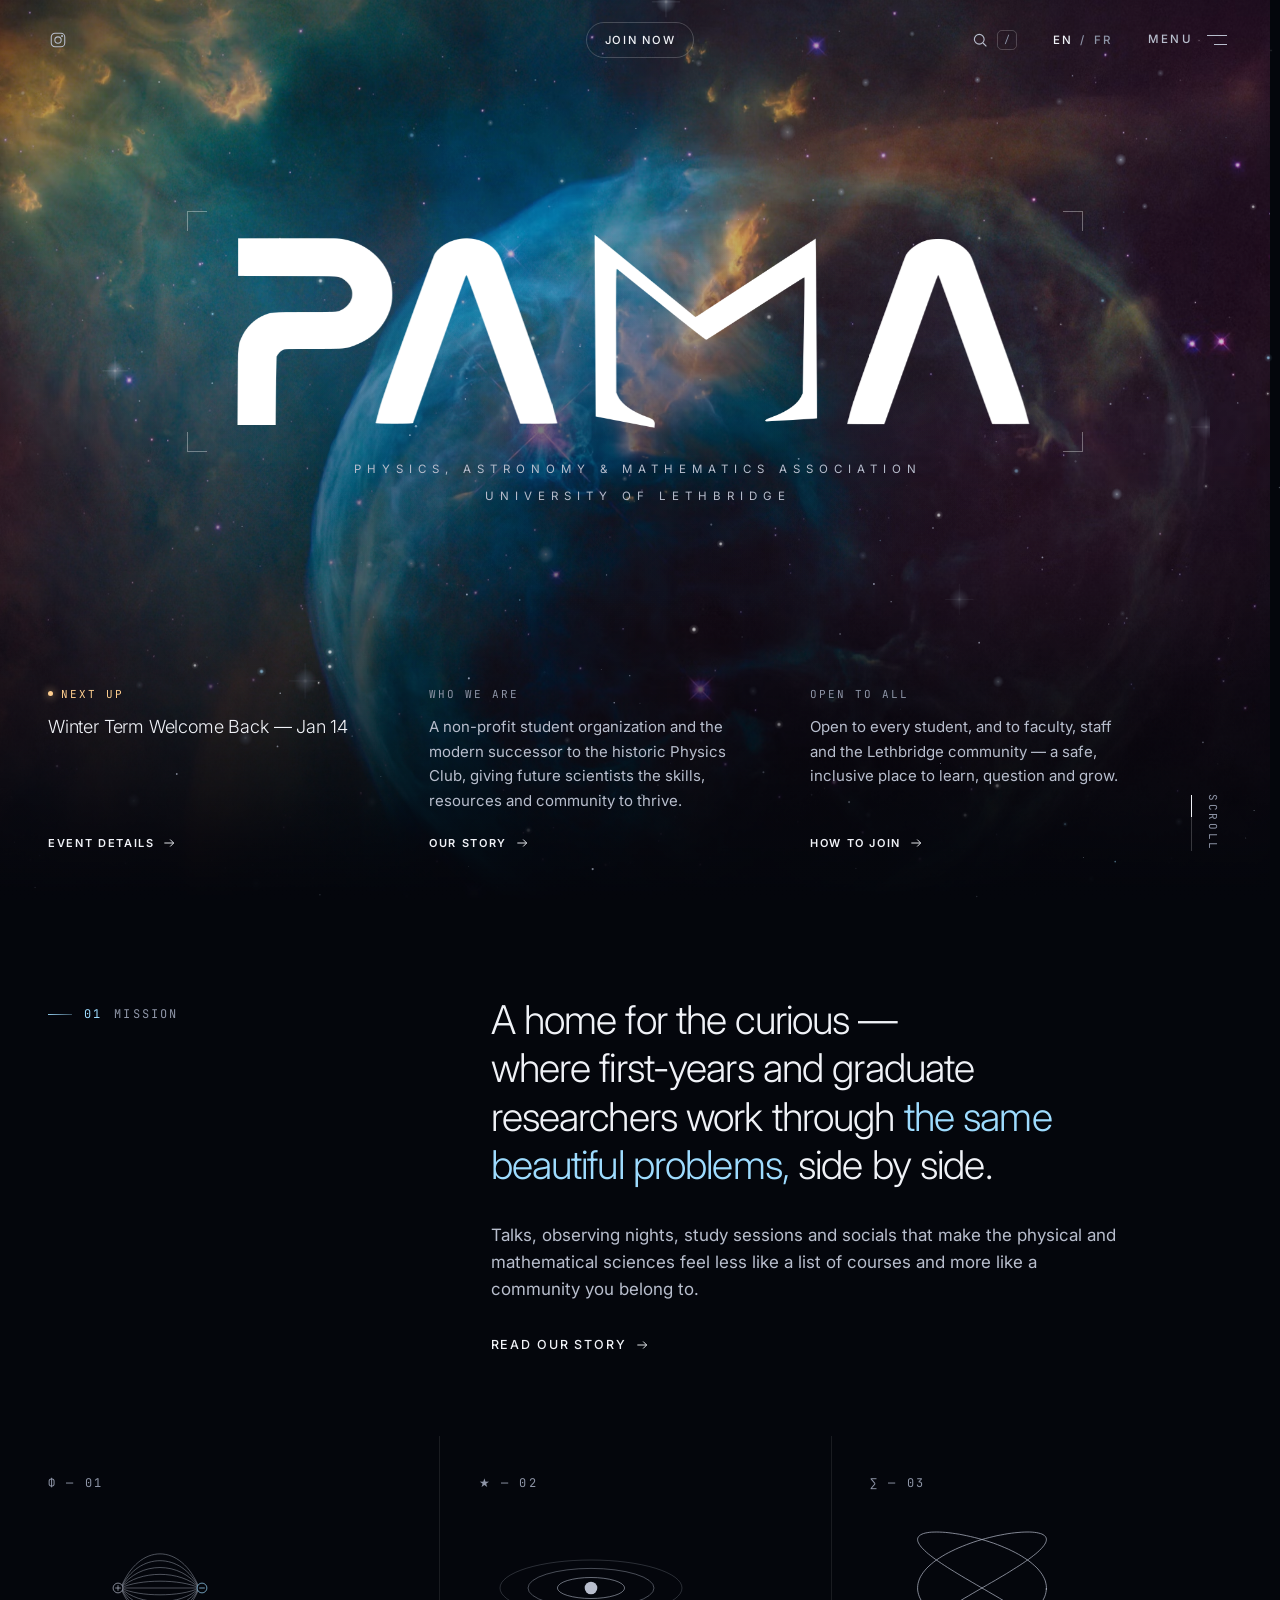
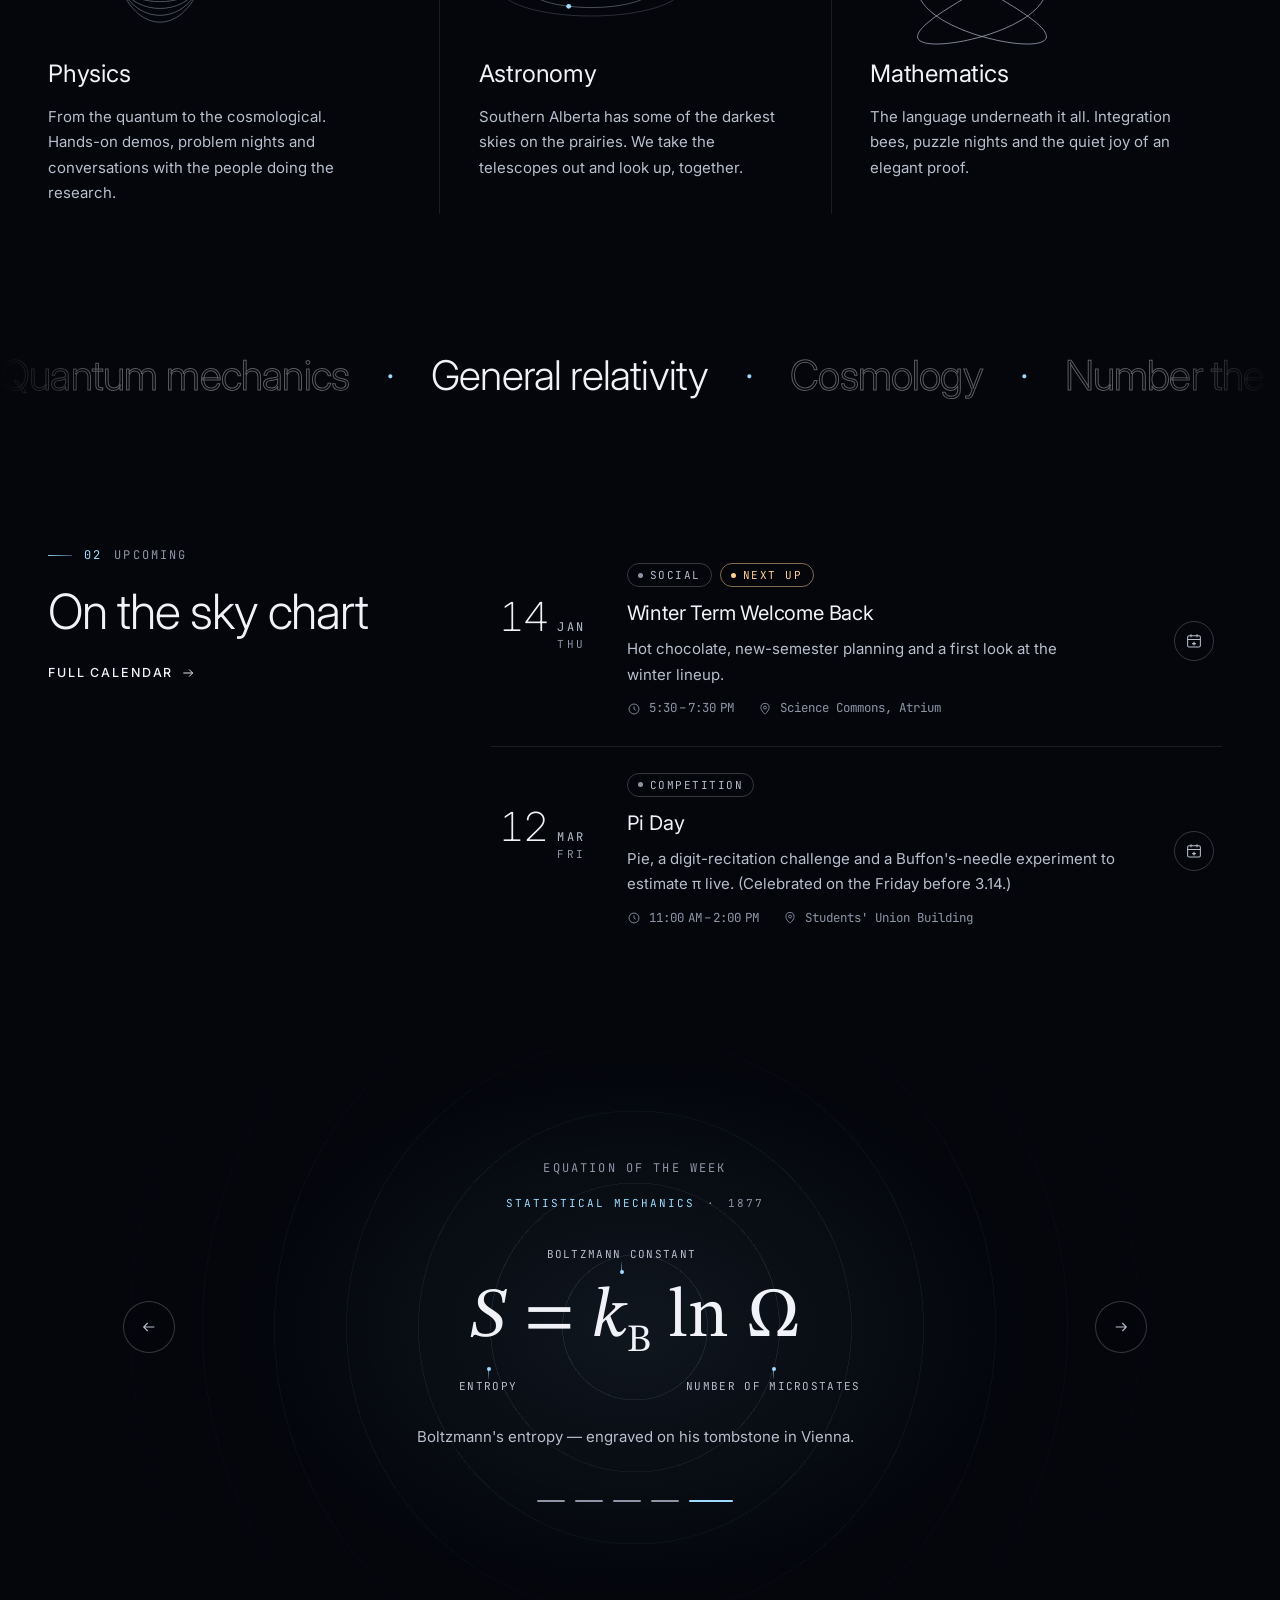
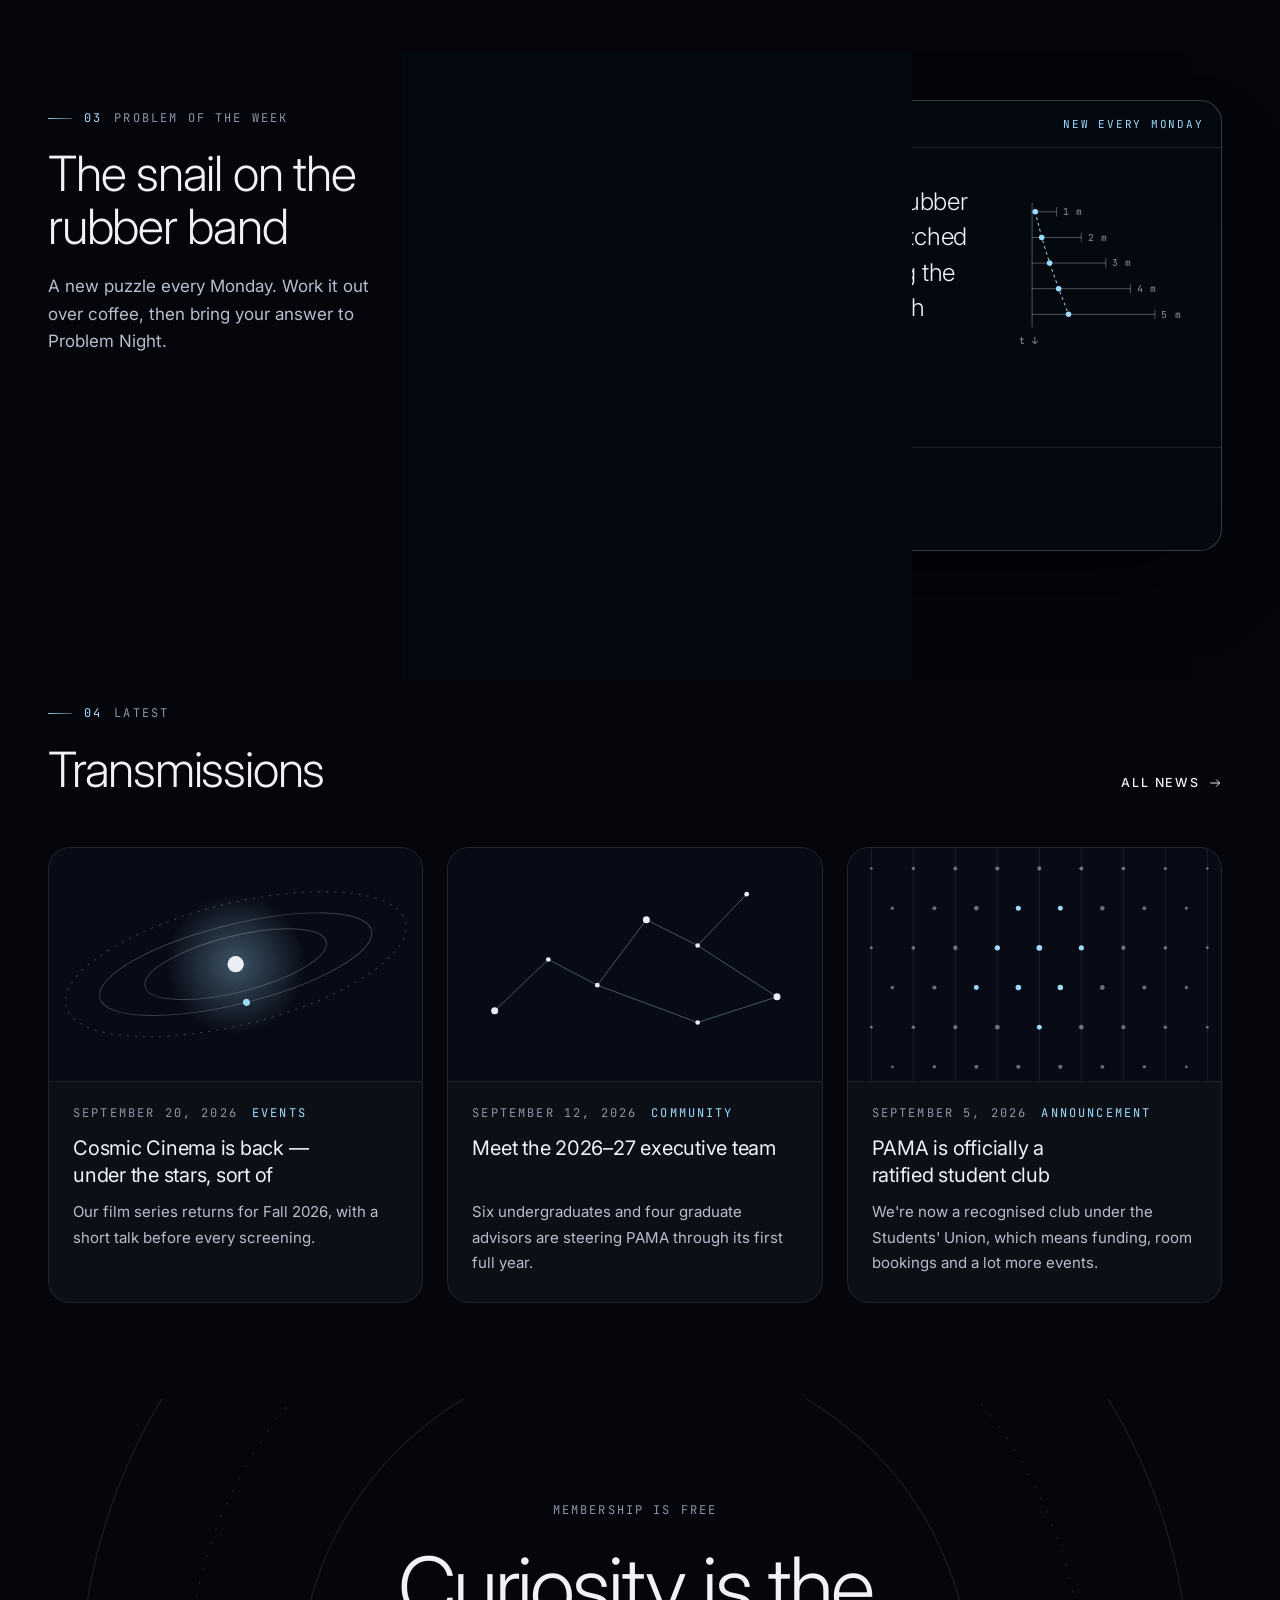
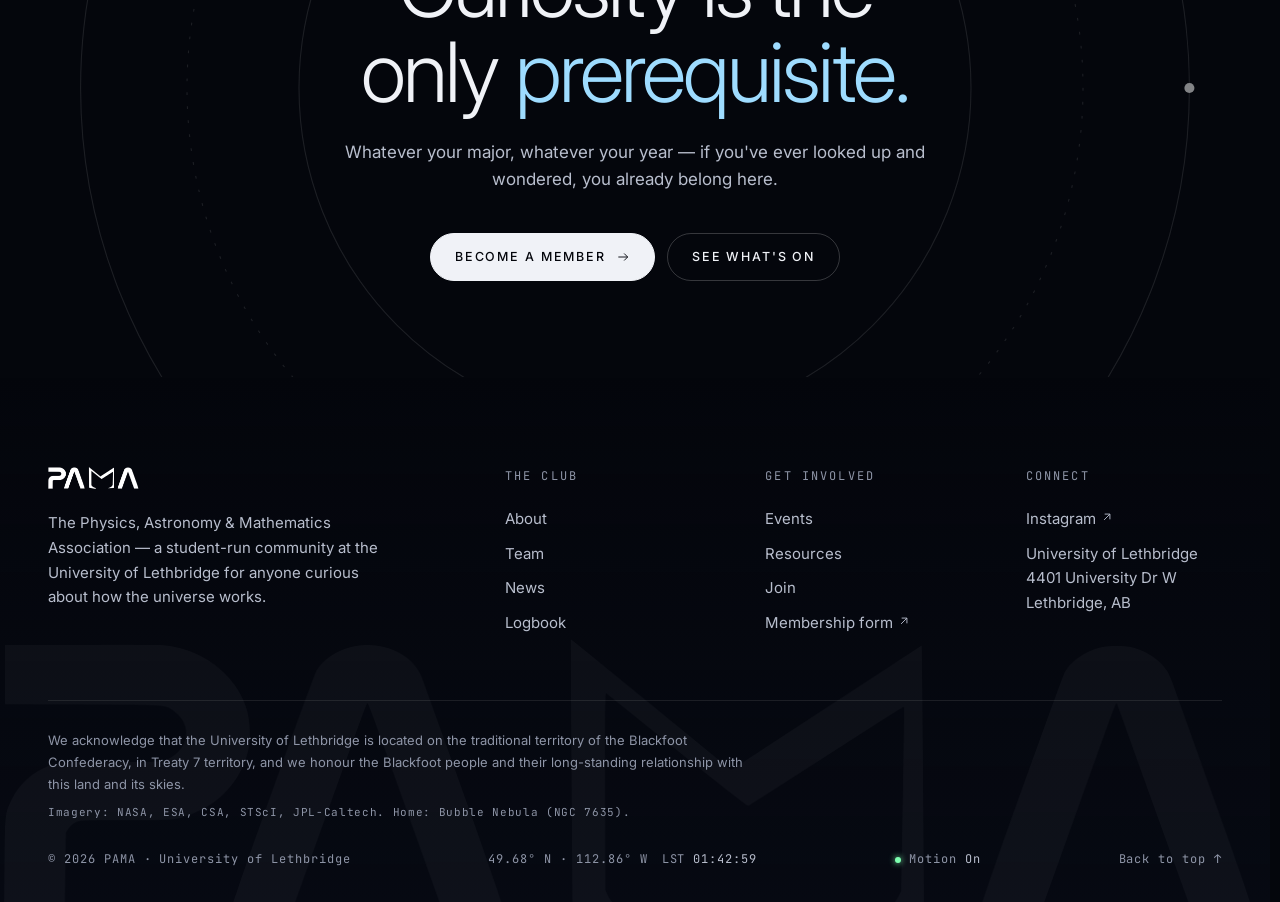
==== commit 9ab6cb0d: "Add files via upload" ====
--- a/index.html
+++ b/index.html
@@ -10,13 +10,19 @@
   <meta property="og:site_name" content="PAMA">
   <meta property="og:title" content="PAMA — Physics, Astronomy &amp; Mathematics Association">
   <meta property="og:description" content="A student community for the curious at the University of Lethbridge.">
+  <meta property="og:url" content="https://ulethpama.space/">
+  <meta property="og:image" content="https://ulethpama.space/assets/img/og.jpg">
+  <meta property="og:image:width" content="1200">
+  <meta property="og:image:height" content="630">
+  <meta name="twitter:card" content="summary_large_image">
+  <link rel="canonical" href="https://ulethpama.space/">
   <link rel="icon" href="assets/img/favicon.svg" type="image/svg+xml">
   <link rel="apple-touch-icon" href="assets/img/apple-touch-icon.png">
   <link rel="preconnect" href="https://fonts.googleapis.com">
   <link rel="preconnect" href="https://fonts.gstatic.com" crossorigin>
   <link rel="stylesheet" href="https://fonts.googleapis.com/css2?family=Inter:ital,wght@0,200;0,300;0,400;0,500;0,600;1,300;1,400&amp;family=JetBrains+Mono:wght@400&amp;family=STIX+Two+Text:ital@0;1&amp;display=swap">
   <link rel="stylesheet" href="assets/css/style.css">
-  <link rel="preload" as="image" href="assets/img/space.avif" type="image/avif">
+  <link rel="preload" as="image" href="assets/img/space.avif" type="image/avif" fetchpriority="high">
   <script>
     // First visit this session: show only the logo until the visitor scrolls, taps or presses a key.
     try {
@@ -51,7 +57,7 @@
           <a class="hero-col hero-col--next" href="events.html" data-teaser>
             <span class="hero-col__label" data-teaser-kicker>Next up</span>
             <span class="hero-col__text" data-teaser-text>Cosmic Cinema is back. Join us under the stars…</span>
-            <span class="hero-col__cta"><span data-i18n="home.hero.allEvents">All events</span> <span class="i i-arrow" aria-hidden="true"></span></span>
+            <span class="hero-col__cta"><span data-i18n="home.hero.allEvents">Event details</span> <span class="i i-arrow" aria-hidden="true"></span></span>
           </a>
           <a class="hero-col hero__col-2" href="about.html">
             <span class="hero-col__label" data-i18n="home.hero.l2">Who we are</span>
@@ -75,7 +81,7 @@
           <div class="split">
             <div class="split__aside"><p class="eyebrow reveal"><span class="idx">01</span><span data-i18n="home.mission.eyebrow">Mission</span></p></div>
             <div>
-              <h2 class="statement reveal" id="mission-title" data-i18n="home.mission.title">A home for the curious — where first-years and graduate researchers work through <em>the same beautiful problems,</em> side by side.</h2>
+              <h2 class="statement reveal" id="mission-title" data-i18n="home.mission.title">A home for the curious — where first-years and graduate researchers work through <em>the same beautiful problems,</em> side by side.</h2>
               <p class="lead reveal mt-m" style="--d:120ms" data-i18n="home.mission.lead">Talks, observing nights, study sessions and socials that make the physical and mathematical sciences feel less like a list of courses and more like a community you belong to.</p>
               <div class="btn-row mt-m reveal" style="--d:200ms"><a class="link" href="about.html"><span data-i18n="home.mission.cta">Read our story</span> <span class="i i-arrow" aria-hidden="true"></span></a></div>
             </div>
@@ -118,7 +124,7 @@
             <div class="split__aside stack" style="--stack:1.25rem">
               <p class="eyebrow reveal"><span class="idx">02</span><span data-i18n="home.events.eyebrow">Upcoming</span></p>
               <h2 class="h2 reveal" id="events-title" data-i18n="home.events.title">On the sky chart</h2>
-              <div class="reveal"><a class="btn" href="events.html"><span data-i18n="home.events.cta">Full calendar</span> <span class="i i-arrow" aria-hidden="true"></span></a></div>
+              <div class="reveal"><a class="link" href="events.html"><span data-i18n="home.events.cta">Full calendar</span> <span class="i i-arrow" aria-hidden="true"></span></a></div>
             </div>
             <div class="event-list reveal" data-events-upcoming="3"></div>
           </div>
@@ -128,18 +134,53 @@
       <!-- ============ EQUATION OF THE WEEK ============ -->
       <section class="equation" data-equation aria-labelledby="eq-title">
         <h2 class="eyebrow eyebrow--plain reveal" id="eq-title" data-i18n="home.eq.title">Equation of the week</h2>
+        <p class="equation__meta reveal" data-eq-meta></p>
         <p class="equation__formula"><span class="equation__math"><i>e</i><sup><i>iπ</i></sup> + 1 = 0</span></p>
+        <ul class="eq-legend" data-eq-legend aria-hidden="true"></ul>
         <p class="equation__caption">Euler's identity — five fundamental constants, three basic operations, one line.</p>
         <div class="equation__nav"></div>
+        <button class="equation__arrow equation__arrow--prev" type="button" data-eq-step="-1" aria-label="Previous equation" data-i18n-attr="aria-label:eq.prev"><span class="i i-arrow" aria-hidden="true"></span></button>
+        <button class="equation__arrow equation__arrow--next" type="button" data-eq-step="1" aria-label="Next equation" data-i18n-attr="aria-label:eq.next"><span class="i i-arrow" aria-hidden="true"></span></button>
         <p class="sr-only" aria-live="polite" data-eq-status></p>
       </section>
 
-      <!-- ============ 03 · NEWS ============ -->
+      <!-- ============ 03 · PROBLEM OF THE WEEK ============ -->
+      <section class="section" aria-labelledby="pow-title" data-problem>
+        <div class="container">
+          <div class="split">
+            <div class="split__aside stack" style="--stack:1.25rem">
+              <p class="eyebrow reveal"><span class="idx">03</span><span data-i18n="pow.eyebrow">Problem of the week</span></p>
+              <h2 class="h2 reveal" id="pow-title" data-pow-title>Falling through the Earth</h2>
+              <p class="lead reveal" data-i18n="pow.lead">A new puzzle every Monday. Work it out over coffee, then bring your answer to Problem Night.</p>
+            </div>
+            <div class="instrument pow reveal">
+              <div class="instrument__bar"><span data-pow-no>Problem</span><span data-i18n="pow.due">New every Monday</span></div>
+              <div class="pow__body">
+                <div class="pow__fig" data-pow-fig aria-hidden="true"></div>
+                <p class="pow__q" data-pow-q></p>
+                <details class="pow__fold">
+                  <summary><span data-i18n="pow.hint">Need a hint?</span><span class="plus" aria-hidden="true"></span></summary>
+                  <div class="pow__text" data-pow-hint></div>
+                </details>
+              </div>
+              <div class="pow__last">
+                <p class="pow__label"><span data-i18n="pow.last">Last week</span> · <b data-pow-last-title></b></p>
+                <details class="pow__fold">
+                  <summary><span data-i18n="pow.solution">Show the solution</span><span class="plus" aria-hidden="true"></span></summary>
+                  <div class="pow__text" data-pow-last></div>
+                </details>
+              </div>
+            </div>
+          </div>
+        </div>
+      </section>
+
+      <!-- ============ 04 · NEWS ============ -->
       <section class="section" aria-labelledby="news-title">
         <div class="container">
           <div class="section-head section-head--row">
             <div class="stack" style="--stack:1.25rem">
-              <p class="eyebrow reveal"><span class="idx">03</span><span data-i18n="home.news.eyebrow">Latest</span></p>
+              <p class="eyebrow reveal"><span class="idx">04</span><span data-i18n="home.news.eyebrow">Latest</span></p>
               <h2 class="h2 reveal" id="news-title" data-i18n="home.news.title">Transmissions</h2>
             </div>
             <a class="link reveal" href="news.html"><span data-i18n="home.news.cta">All news</span> <span class="i i-arrow" aria-hidden="true"></span></a>
--- a/assets/css/style.css
+++ b/assets/css/style.css
@@ -41,7 +41,9 @@
   --fs-label: 0.75rem;     /* 12px */
   --fs-sm: 0.9375rem;      /* 15px */
   --fs-body: 1rem;
-  --fs-h4: 1.1875rem;
+  --fs-h5: 1.0625rem;
+  --fs-h4: 1.25rem;
+  --fs-h3: clamp(1.5rem, 2.2vw, 1.875rem);
   --track-label: 0.18em;
   --track-caps: 0.15em;
 
@@ -67,7 +69,7 @@
 
 /* 2. Reset & base ---------------------------------------------------------- */
 *, *::before, *::after { box-sizing: border-box; }
-html { font-size: 100%; -webkit-text-size-adjust: 100%; scroll-behavior: smooth; scroll-padding-top: 6rem; scrollbar-width: thin; scrollbar-color: rgba(255, 255, 255, .16) var(--bg); -webkit-tap-highlight-color: transparent; }
+html { font-size: 100%; -webkit-text-size-adjust: 100%; scroll-behavior: smooth; scroll-padding-top: 6rem; scrollbar-width: thin; scrollbar-color: rgba(255, 255, 255, .16) var(--bg); scrollbar-gutter: stable; -webkit-tap-highlight-color: transparent; }
 @media (min-width: 1440px) { html { font-size: 106.25%; } }  /* 17px */
 @media (min-width: 1760px) { html { font-size: 112.5%; } }   /* 18px */
 @media (min-width: 2200px) { html { font-size: 125%; } }     /* 20px */
@@ -109,19 +111,26 @@
   letter-spacing: var(--track-label); text-transform: uppercase; color: var(--text-3);
 }
 .eyebrow { display: inline-flex; align-items: center; gap: 0.75rem; }
-.eyebrow::before { content: ""; width: 1.5rem; height: 1px; background: currentColor; opacity: .7; }
+.eyebrow::before { content: ""; width: 1.5rem; height: 1px; background: linear-gradient(90deg, rgba(var(--accent-rgb), .9), rgba(var(--accent-rgb), .35)); }
 .eyebrow .idx { color: var(--accent); }
 .eyebrow--plain::before { display: none; }
 
 .display { font-size: clamp(2.75rem, 6.5vw, 6rem); font-weight: 300; line-height: 1.02; letter-spacing: -0.035em; }
 .h1 { font-size: clamp(2.5rem, 5.4vw, 4.75rem); font-weight: 300; line-height: 1.04; letter-spacing: -0.03em; }
 .h2 { font-size: clamp(2rem, 3.8vw, 3.25rem); font-weight: 300; line-height: 1.08; letter-spacing: -0.025em; }
-.h3 { font-size: clamp(1.35rem, 2vw, 1.75rem); font-weight: 400; line-height: 1.25; letter-spacing: -0.015em; }
+.h3 { font-size: var(--fs-h3); font-weight: 400; line-height: 1.25; letter-spacing: -0.015em; }
 .h4 { font-size: var(--fs-h4); font-weight: 500; line-height: 1.35; letter-spacing: -0.005em; }
 .lead { font-size: clamp(1.0625rem, 1.25vw, 1.3rem); line-height: 1.6; color: var(--text-2); font-weight: 400; max-width: 58ch; }
 .lead strong { color: var(--text); font-weight: 500; }
 .statement { font-size: clamp(1.6rem, 3.1vw, 2.75rem); font-weight: 300; line-height: 1.22; letter-spacing: -0.022em; max-width: 26ch; }
 .statement em { font-style: normal; color: var(--accent); }
+/* One accent phrase per page headline, in the page's colour with a soft inner light */
+.h1 em, .h2 em {
+  font-style: normal; color: var(--accent);
+  background: linear-gradient(105deg, var(--accent) 0%, color-mix(in srgb, var(--accent) 62%, #fff) 55%, var(--accent) 100%);
+  -webkit-background-clip: text; background-clip: text; -webkit-text-fill-color: transparent;
+  -webkit-box-decoration-break: clone; box-decoration-break: clone;
+}
 /* Headlines break into even lines; body copy avoids orphans */
 .display, .h1, .h2, .h3, .statement, .cta__title, .person__name, .post h3, .event__title { text-wrap: balance; }
 .lead, .prose p, .card p, .event__desc, .res__desc, .faq details > div, .step p, .value p, .offer p { text-wrap: pretty; }
@@ -130,6 +139,7 @@
 .card p, .pillar p, .offer p, .event__desc, .post p, .timeline__item p, .value p, .step p, .res__desc {
   font-size: var(--fs-sm); line-height: 1.7; color: var(--text-2); font-weight: 400;
 }
+.prose { max-width: 64ch; }
 .prose p { color: var(--text-2); font-size: 1.0625rem; line-height: 1.75; }
 .prose p + p { margin-top: 1.1em; }
 .prose strong { color: var(--text); font-weight: 500; }
@@ -176,19 +186,32 @@
 .icon--sm { width: 0.875rem; height: 0.875rem; }
 
 /* 5. Header & menu --------------------------------------------------------- */
+/* At the top: an open, transparent bar. Once scrolled: a floating glass
+   capsule that tucks away while reading down and returns on scroll up. */
 .site-header {
-  position: fixed; inset: 0 0 auto 0; z-index: 100; height: var(--header-h);
-  border-bottom: 1px solid transparent;
-  transition: background-color .6s var(--ease), border-color .6s var(--ease), height .6s var(--ease), opacity .9s var(--ease), transform .9s var(--ease);
-}
-.site-header.is-scrolled { --header-h: 4.25rem; background: rgba(4, 6, 12, 0.8); -webkit-backdrop-filter: blur(18px) saturate(140%); backdrop-filter: blur(18px) saturate(140%); border-bottom-color: rgba(255, 255, 255, 0.05); }
+  position: fixed; inset: 0 0 auto 0; z-index: 100; pointer-events: none;
+  transition: opacity .9s var(--ease), transform .7s var(--ease);
+}
+.site-header.is-hidden:not(:focus-within) { transform: translateY(calc(-100% - 1rem)); }
 .site-header__inner {
-  height: 100%; max-width: 110rem; margin-inline: auto; padding-inline: var(--gutter);
+  pointer-events: auto;
+  height: var(--header-h); max-width: min(var(--container), 100%); margin: 0 auto; padding-inline: var(--gutter);
   display: grid; grid-template-columns: 1fr auto 1fr; align-items: center; gap: 1rem;
+  border: 1px solid transparent; border-radius: 0;
+  transition: max-width .8s var(--ease), height .8s var(--ease), margin .8s var(--ease), padding .8s var(--ease), border-radius .8s var(--ease),
+    background-color .5s var(--ease-soft), border-color .5s var(--ease-soft), box-shadow .5s var(--ease-soft);
+}
+.site-header.is-scrolled .site-header__inner {
+  height: 3.5rem; max-width: min(66rem, calc(100% - 1.5rem)); margin-top: 0.75rem; padding-inline: 1.375rem 1rem;
+  border-radius: 999px; border-color: rgba(255, 255, 255, 0.09);
+  background: rgba(12, 15, 25, 0.84);
+  -webkit-backdrop-filter: blur(20px) saturate(160%); backdrop-filter: blur(20px) saturate(160%);
+  box-shadow: 0 1rem 2.5rem -1rem rgba(0, 0, 0, .75), inset 0 1px 0 rgba(255, 255, 255, 0.05);
 }
 .site-header__left { display: flex; align-items: center; gap: 1.375rem; }
 .site-header__center { justify-self: center; }
-.site-header__right { justify-self: end; display: flex; align-items: center; gap: clamp(1rem, 2.5vw, 2rem); }
+.site-header__right { justify-self: end; display: flex; align-items: center; gap: clamp(1rem, 2.5vw, 1.75rem); }
+.site-header__center, .socials, .site-header__right > .lang { transition: opacity .4s var(--ease-soft), visibility 0s linear 0s; }
 
 .brand {
   display: inline-flex; align-items: center; max-width: 6rem; overflow: hidden;
@@ -205,86 +228,113 @@
 .lang button { padding: 0.375rem 0.125rem; letter-spacing: inherit; transition: color .3s; }
 .lang button[aria-pressed="true"] { color: var(--text); }
 .lang button:hover { color: var(--text); }
+
+/* Menu toggle: the word rolls from Menu to Close and the lines cross */
+.menu-toggle {
+  display: inline-flex; align-items: center; gap: 0.75rem; height: 2.5rem; padding: 0 0.25rem;
+  font-size: 0.72rem; font-weight: 500; letter-spacing: 0.2em; text-transform: uppercase; color: var(--text-2);
+  transition: color .3s;
+}
+.menu-toggle:hover, .menu-open .menu-toggle { color: var(--text); }
+.menu-toggle__words { display: grid; overflow: hidden; height: 1.2em; line-height: 1.2; }
+.menu-toggle__words > span { grid-area: 1 / 1; transition: transform .6s var(--ease), opacity .4s var(--ease-soft); }
+.menu-toggle__words > span:last-child { transform: translateY(110%); opacity: 0; }
+.menu-open .menu-toggle__words > span:first-child { transform: translateY(-110%); opacity: 0; }
+.menu-open .menu-toggle__words > span:last-child { transform: none; opacity: 1; }
+.menu-toggle__icon { position: relative; width: 1.25rem; height: 0.625rem; }
+.menu-toggle__icon span { position: absolute; left: 0; right: 0; height: 1px; background: currentColor; transition: transform .6s var(--ease), top .6s var(--ease), left .6s var(--ease); }
+.menu-toggle__icon span:nth-child(1) { top: 0; }
+.menu-toggle__icon span:nth-child(2) { top: calc(100% - 1px); left: 0.4375rem; }
+.menu-toggle:hover .menu-toggle__icon span:nth-child(2) { left: 0; }
+.menu-open .menu-toggle__icon span:nth-child(1) { top: 50%; transform: rotate(45deg); }
+.menu-open .menu-toggle__icon span:nth-child(2) { top: 50%; left: 0; transform: rotate(-45deg); }
+
+/* While the menu is open the header returns to its open form; only the
+   logo and the Close button remain */
+.menu-open .site-header .site-header__inner {
+  height: var(--header-h); max-width: min(var(--container), 100%); margin-top: 0; padding-inline: var(--gutter);
+  border-radius: 0; border-color: transparent; background: transparent; box-shadow: none;
+  -webkit-backdrop-filter: none; backdrop-filter: none;
+}
+.menu-open .site-header__center, .menu-open .socials, .menu-open .site-header__right > .lang { opacity: 0; visibility: hidden; transition: opacity .25s var(--ease-soft), visibility 0s linear .25s; }
+.menu-open .brand { opacity: 1 !important; transform: none !important; max-width: 6rem !important; margin-right: 0 !important; pointer-events: auto !important; }
+
+/* Scrim: a grey veil over the whole page */
+.nav-scrim {
+  position: fixed; inset: 0; z-index: 94;
+  background: rgba(16, 18, 25, 0.78);
+  -webkit-backdrop-filter: blur(12px) saturate(70%); backdrop-filter: blur(12px) saturate(70%);
+  opacity: 0; visibility: hidden; transition: opacity .5s var(--ease-soft), visibility 0s linear .5s;
+}
+.menu-open .nav-scrim { opacity: 1; visibility: visible; transition: opacity .5s var(--ease-soft), visibility 0s; }
+
+/* Drawer: large, clear links on the right-hand side */
+.nav-drawer {
+  position: fixed; top: 0; right: 0; bottom: 0; z-index: 95; width: min(40rem, 100%);
+  display: flex; flex-direction: column; overflow-y: auto; overscroll-behavior: contain;
+  padding: calc(var(--header-h) + clamp(0.75rem, 3vh, 2.5rem)) clamp(1.75rem, 4vw, 3.5rem) clamp(1.5rem, 4vh, 2.5rem);
+  background:
+    radial-gradient(60% 40% at 100% 0%, rgba(var(--accent-rgb), .09), transparent 70%),
+    #0a0d16;
+  border-left: 1px solid rgba(255, 255, 255, 0.08);
+  box-shadow: -3rem 0 6rem -2rem rgba(0, 0, 0, .6);
+  transform: translateX(100%); visibility: hidden;
+  transition: transform .6s var(--ease), visibility 0s linear .6s;
+}
+.menu-open .nav-drawer { transform: none; visibility: visible; transition: transform .9s var(--ease), visibility 0s; }
+
+.nav-drawer__eyebrow {
+  display: flex; justify-content: space-between; gap: 1rem; margin-bottom: clamp(1rem, 3vh, 2rem);
+  font-family: var(--font-mono); font-size: var(--fs-micro); letter-spacing: var(--track-label); text-transform: uppercase; color: var(--text-3);
+}
+.nav-list { list-style: none; margin: 0; padding: 0; }
+.nav-link { display: flex; align-items: center; gap: clamp(1rem, 2vw, 1.5rem); padding-block: clamp(0rem, 0.35vh, 0.375rem); }
+.nav-link__num { width: 1.75rem; flex-shrink: 0; font-family: var(--font-mono); font-size: var(--fs-label); color: var(--text-3); transition: color .3s; }
+.nav-link__mask { display: block; overflow: hidden; padding-block: 0.06em 0.1em; transition: transform .6s var(--ease); }
+.nav-link__label {
+  display: block; font-size: clamp(2rem, min(4.2vw, 5.4vh), 3.75rem); font-weight: 300; line-height: 1.08; letter-spacing: -0.035em; color: var(--text);
+  transform: translateY(110%); transition: transform .45s var(--ease-soft), color .35s var(--ease-soft);
+}
+.menu-open .nav-link__label { transform: none; transition: transform 1s var(--ease) calc(160ms + var(--i) * 55ms), color .35s var(--ease-soft); }
+.nav-link__go { margin-left: auto; width: 1.375rem; height: 1.375rem; color: var(--accent); opacity: 0; transform: translateX(-0.75rem); transition: opacity .3s var(--ease-soft), transform .6s var(--ease); }
+/* Hover: the chosen link steps forward, the rest recede */
+.nav-list:hover .nav-link:not(:hover) .nav-link__label { color: var(--text-3); }
+.nav-link:is(:hover, :focus-visible) { outline: none; }
+.nav-link:is(:hover, :focus-visible) .nav-link__mask { transform: translateX(0.75rem); }
+.nav-link:is(:hover, :focus-visible) .nav-link__go { opacity: 1; transform: none; }
+.nav-link:is(:hover, :focus-visible) .nav-link__num { color: var(--accent); }
+.nav-link:focus-visible .nav-link__label { text-decoration: underline; text-decoration-thickness: 1px; text-underline-offset: 0.18em; text-decoration-color: rgba(var(--accent-rgb), .7); }
+.nav-link[aria-current="page"] .nav-link__label { color: var(--accent); }
+.nav-link[aria-current="page"] .nav-link__num { color: var(--accent); }
+.nav-link[aria-current="page"] .nav-link__go { -webkit-mask: none; mask: none; width: 7px; height: 7px; border-radius: 50%; background: var(--accent); box-shadow: 0 0 12px rgba(var(--accent-rgb), .8); opacity: 1; transform: none; }
+
+.nav-drawer__foot {
+  margin-top: auto; padding-top: clamp(1.75rem, 4.5vh, 3.5rem);
+  display: grid; grid-template-columns: repeat(2, minmax(0, 1fr)); gap: 1.25rem 2rem; align-items: start;
+  opacity: 0; transform: translateY(0.75rem); transition: opacity .3s var(--ease-soft), transform .6s var(--ease);
+}
+.menu-open .nav-drawer__foot { opacity: 1; transform: none; transition: opacity .8s var(--ease-soft) .5s, transform 1s var(--ease) .5s; }
+.nav-drawer__label { display: flex; align-items: center; gap: 0.5rem; margin-bottom: 0.5rem; font-family: var(--font-mono); font-size: var(--fs-micro); letter-spacing: var(--track-label); text-transform: uppercase; color: var(--text-3); }
+.nav-drawer__label--signal { color: var(--signal); }
+.nav-drawer__label--signal::before { content: ""; width: 5px; height: 5px; border-radius: 50%; background: currentColor; box-shadow: 0 0 8px currentColor; animation: pulse 2.4s var(--ease-soft) infinite; }
+.nav-drawer__next { grid-column: 1 / -1; display: block; }
+.nav-drawer__next-text { display: inline-flex; align-items: center; gap: 0.625rem; font-size: 1.125rem; font-weight: 300; letter-spacing: -0.01em; color: var(--text); transition: color .3s; }
+.nav-drawer__next:hover .nav-drawer__next-text { color: var(--accent); }
+.nav-drawer__next:hover .i-arrow { transform: translateX(4px); }
+.nav-drawer__link { display: inline-flex; align-items: center; gap: 0.5rem; font-size: 0.9375rem; color: var(--text); transition: color .3s; }
+.nav-drawer__link:hover { color: var(--accent); }
+.nav-drawer__foot .lang { font-size: 0.8125rem; }
+.nav-drawer__cta { grid-column: 1 / -1; justify-self: start; }
 
 @media (max-width: 720px) {
   .site-header__left .socials { display: none; }
   .is-home .site-header:not(.is-scrolled) .site-header__left .socials { display: flex; }
   .site-header__center .btn { --h: 2.125rem; padding-inline: 1rem; font-size: var(--fs-micro); }
   .site-header__right > .lang { display: none; }
-}
-
-/* Menu: a compact dropdown card. Hover-peeks on desktop, click/tap everywhere. */
-.menu { position: relative; }
-.menu__toggle {
-  display: inline-flex; align-items: center; gap: 0.75rem; padding: 0.625rem 0;
-  font-size: 0.72rem; font-weight: 500; letter-spacing: 0.2em; text-transform: uppercase;
-  color: var(--text-2); transition: color .3s;
-}
-.menu__toggle:hover, .menu.is-open .menu__toggle { color: var(--text); }
-.menu__bars { position: relative; width: 1.125rem; height: 0.625rem; }
-.menu__bars span { position: absolute; left: 0; right: 0; height: 1px; background: currentColor; transition: transform .6s var(--ease), top .6s var(--ease), left .6s var(--ease); }
-.menu__bars span:nth-child(1) { top: 0; }
-.menu__bars span:nth-child(2) { top: calc(100% - 1px); left: 0.375rem; }
-.menu.is-open .menu__bars span:nth-child(1) { top: 50%; transform: rotate(45deg); }
-.menu.is-open .menu__bars span:nth-child(2) { top: 50%; left: 0; transform: rotate(-45deg); }
-
-.menu__panel {
-  position: absolute; top: calc(100% + 0.875rem); right: -0.75rem; width: 16rem;
-  display: flex; flex-direction: column; padding: 0.5rem;
-  border: 1px solid var(--line-strong); border-radius: 1.125rem;
-  background: #0a0d17; /* fully opaque: nothing behind may show through */
-  box-shadow: 0 2.5rem 5rem -1.5rem rgba(0, 0, 0, .75), 0 0 0 1px rgba(0, 0, 0, .5);
-  transform-origin: top right; transform: translateY(-0.5rem) scale(.98);
-  visibility: hidden; opacity: 0; pointer-events: none;
-  transition: opacity .22s var(--ease-soft), transform .45s var(--ease), visibility 0s linear .45s;
-}
-.menu.is-open .menu__panel { visibility: visible; opacity: 1; pointer-events: auto; transform: none; transition: opacity .22s var(--ease-soft), transform .45s var(--ease), visibility 0s; }
-/* Invisible bridge so the pointer can cross the gap from the toggle */
-.menu__panel::before { content: ""; position: absolute; left: 0; right: 0; bottom: 100%; height: 1rem; }
-
-.menu__item {
-  position: relative; z-index: 1;
-  display: grid; grid-template-columns: 2rem minmax(0, 1fr) 1rem; align-items: center; column-gap: 0.5rem;
-  padding: 0.75rem 1rem; border-radius: 0.625rem;
-  opacity: 0; transform: translateY(-0.25rem);
-  transition: opacity .3s var(--ease-soft), transform .5s var(--ease);
-}
-.menu.is-open .menu__item { opacity: 1; transform: none; transition-delay: calc(var(--i) * 22ms); }
-.menu__num { font-family: var(--font-mono); font-size: var(--fs-micro); letter-spacing: .08em; color: var(--text-3); transition: color .3s; }
-.menu__label { font-size: 1rem; font-weight: 400; line-height: 1.3; letter-spacing: -0.005em; color: var(--text-2); transition: color .3s, transform .5s var(--ease); }
-.menu__go { justify-self: end; width: 0.875rem; height: 0.875rem; color: var(--text); opacity: 0; transform: translateX(-0.5rem); transition: opacity .25s var(--ease-soft), transform .5s var(--ease); }
-.menu__item:is(:hover, :focus-visible) { outline: none; }
-.menu__item:is(:hover, :focus-visible) .menu__label { color: var(--text); transform: translateX(0.25rem); }
-.menu__item:is(:hover, :focus-visible) .menu__num { color: var(--accent); }
-.menu__item:is(:hover, :focus-visible) .menu__go { opacity: 1; transform: none; }
-/* Current page: accent label and a small lit dot where the arrow would be */
-.menu__item[aria-current="page"] .menu__label { color: var(--accent); }
-.menu__item[aria-current="page"] .menu__num { color: var(--accent); }
-.menu__item[aria-current="page"] .menu__go { -webkit-mask: none; mask: none; width: 6px; height: 6px; border-radius: 50%; background: var(--accent); box-shadow: 0 0 10px rgba(var(--accent-rgb), .8); opacity: 1; transform: none; }
-/* One highlight that glides between rows instead of each row lighting up */
-.menu__hl {
-  position: absolute; left: 0.5rem; right: 0.5rem; top: 0; height: var(--hl-h, 3rem); z-index: 0; pointer-events: none;
-  border-radius: 0.625rem; background: rgba(255, 255, 255, 0.06); box-shadow: inset 0 0 0 1px rgba(255, 255, 255, 0.05);
-  transform: translateY(var(--hl-y, 0)); opacity: 0;
-  transition: opacity .2s var(--ease-soft);
-}
-.menu__panel.has-hl .menu__hl { opacity: 1; transition: opacity .2s var(--ease-soft), transform .45s var(--ease), height .45s var(--ease); }
-.menu__panel:has(.menu__item:focus-visible) .menu__hl { box-shadow: inset 0 0 0 1px rgba(var(--accent-rgb), .55); }
-.menu__lang { display: none; }
-
-.menu-veil {
-  position: fixed; inset: 0; z-index: 90;
-  background: rgba(3, 5, 10, .55);
-  opacity: 0; visibility: hidden; transition: opacity .4s var(--ease-soft), visibility 0s linear .4s;
-}
-.menu-veil.is-visible { opacity: 1; visibility: visible; transition: opacity .4s var(--ease-soft), visibility 0s; }
-
-@media (max-width: 720px) {
-  .menu__panel { position: fixed; top: calc(var(--header-h) + 0.25rem); left: 0.75rem; right: 0.75rem; width: auto; }
-  .menu__panel::before { display: none; }
-  .menu__item { padding-block: 0.75rem; }
-  .menu__lang { display: flex; justify-content: flex-end; align-items: center; margin: 0.375rem 0.375rem 0; padding: 0.875rem 0.5rem 0.375rem; border-top: 1px solid var(--line); }
-  .menu__lang .lang { display: flex; font-size: 0.75rem; }
+  .site-header.is-scrolled .site-header__inner { max-width: calc(100% - 1rem); margin-top: 0.5rem; padding-inline: 1.125rem 0.75rem; }
+  .nav-drawer { border-left: 0; }
+  .nav-link__label { font-size: clamp(2.1rem, min(8.5vw, 5.6vh), 3.25rem); }
+  .nav-drawer__cta { justify-self: stretch; }
 }
 
 /* 6. Landing hero ---------------------------------------------------------- */
@@ -326,7 +376,7 @@
   transition: opacity 1s var(--ease), transform 1.2s var(--ease);
 }
 .hero__title { margin-top: clamp(1.25rem, 3vw, 2rem); color: var(--text-2); min-height: 1.6em; }
-.hero__subtitle { margin-top: 0.5rem; font-style: italic; color: var(--text-3); transition-delay: .25s; }
+.hero__subtitle { margin-top: 0.5rem; color: var(--text-2); transition-delay: .25s; }
 
 /* Viewfinder corners around the logo */
 .hud { position: absolute; inset: -12% -6%; pointer-events: none; }
@@ -340,7 +390,7 @@
   display: grid; grid-template-columns: repeat(3, minmax(0, 1fr)) auto;
   gap: clamp(1.5rem, 4vw, 4rem); align-items: stretch;
   padding: 1.5rem var(--gutter) clamp(1.75rem, 4vw, 3rem);
-  max-width: 110rem; width: 100%; margin-inline: auto;
+  max-width: var(--container); width: 100%; margin-inline: auto;
 }
 .hero__foot > * { transition: opacity 1s var(--ease), transform 1.2s var(--ease); }
 .hero__foot > :nth-child(2) { transition-delay: .12s; }
@@ -499,25 +549,93 @@
 @keyframes ticker { to { transform: translateX(-50%); } }
 
 .equation {
-  position: relative; text-align: center; padding: clamp(4rem, 8vw, 7rem) var(--gutter);
+  position: relative; isolation: isolate; text-align: center; padding: clamp(4rem, 8vw, 7rem) var(--gutter);
   background: radial-gradient(ellipse 45% 70% at 50% 50%, rgba(var(--accent-rgb), .08), transparent 70%);
 }
+/* Wavefronts: faint rings drifting outward from the formula */
+@property --ripple { syntax: "<length>"; inherits: false; initial-value: 0px; }
+.equation::before {
+  content: ""; position: absolute; inset: 0; z-index: -1; pointer-events: none;
+  background: repeating-radial-gradient(circle at 50% 50%, transparent 0 var(--ripple), rgba(var(--accent-rgb), .1) var(--ripple) calc(var(--ripple) + 1px), transparent calc(var(--ripple) + 1px) calc(var(--ripple) + 72px));
+  -webkit-mask-image: radial-gradient(ellipse 46% 60% at 50% 50%, #000 10%, transparent 100%); mask-image: radial-gradient(ellipse 46% 60% at 50% 50%, #000 10%, transparent 100%);
+  animation: ripple 9s linear infinite;
+}
+@keyframes ripple { to { --ripple: 72px; } }
+.equation__meta {
+  display: flex; justify-content: center; gap: 0.75rem; margin-top: 0.875rem; min-height: 1.2em;
+  font-family: var(--font-mono); font-size: var(--fs-micro); letter-spacing: var(--track-label); text-transform: uppercase; color: var(--accent);
+  transition: opacity .5s var(--ease-soft);
+}
+.equation__meta span + span { color: var(--text-3); }
+.equation__meta span + span::before { content: "·"; margin-right: 0.75rem; color: var(--text-3); }
+.equation__meta.is-swapping { opacity: 0; }
 .equation__formula {
-  font-family: var(--font-math); font-size: clamp(1.9rem, 5.5vw, 4.4rem); font-weight: 400; line-height: 1.2;
-  margin: 1.75rem auto 1.375rem; min-height: 1.3em; max-width: 100%;
+  position: relative; font-family: var(--font-math); font-size: clamp(1.9rem, 5.5vw, 4.4rem); font-weight: 400; line-height: 1.2;
+  margin: 1.25rem auto 1rem; padding-block: 1.25rem; min-height: 1.3em; max-width: 100%;
   display: flex; align-items: center; justify-content: center;
   transition: opacity .5s var(--ease-soft), filter .5s var(--ease-soft), transform .8s var(--ease);
 }
 .equation__math { display: inline-block; white-space: nowrap; }
 .equation__formula sub, .equation__formula sup { font-size: .55em; }
 .equation__formula.is-swapping { opacity: 0; filter: blur(8px); transform: translateY(8px); }
+.equation__formula [data-t] { transition: color .3s var(--ease-soft), text-shadow .3s var(--ease-soft); }
+.equation__formula [data-t].is-lit { color: var(--accent); text-shadow: 0 0 1.25rem rgba(var(--accent-rgb), .45); }
+/* Symbol labels on leader lines (placed by main.js) */
+@media (min-width: 720px) { .equation__formula { padding-block: 3.75rem; margin-block: 0.25rem 0; } }
+.eq-notes { position: absolute; inset: 0; pointer-events: none; }
+.eq-note {
+  position: absolute; white-space: nowrap; line-height: 1;
+  font-family: var(--font-mono); font-size: var(--fs-micro); letter-spacing: .12em; text-transform: uppercase; color: var(--text-2);
+  opacity: 0; animation: eq-note-in .7s var(--ease) forwards; animation-delay: calc(.2s + var(--i) * 80ms);
+  transition: color .3s var(--ease-soft);
+}
+.eq-note.is-lit { color: var(--accent); }
+.eq-lead {
+  position: absolute; width: 1px; margin-left: -0.5px;
+  background: linear-gradient(180deg, rgba(var(--accent-rgb), .75), rgba(var(--accent-rgb), .15));
+  transform-origin: top; transform: scaleY(0); animation: eq-lead-in .6s var(--ease) forwards; animation-delay: calc(.1s + var(--i) * 80ms);
+}
+.eq-lead.is-up { background: linear-gradient(0deg, rgba(var(--accent-rgb), .75), rgba(var(--accent-rgb), .15)); transform-origin: bottom; }
+.eq-lead::before { content: ""; position: absolute; left: -1.5px; top: -2px; width: 4px; height: 4px; border-radius: 50%; background: var(--accent); }
+.eq-lead.is-up::before { top: auto; bottom: -2px; }
+.eq-lead.is-lit { background: var(--accent); }
+@keyframes eq-note-in { from { opacity: 0; translate: 0 4px; } to { opacity: 1; translate: 0 0; } }
+@keyframes eq-lead-in { to { transform: scaleY(1); } }
+/* Narrow screens: the same labels as a legend */
+.eq-legend { display: none; }
+@media (max-width: 719.98px) {
+  .eq-legend { display: flex; flex-wrap: wrap; justify-content: center; gap: 0.5rem 1.25rem; max-width: 30rem; margin: 0 auto 1.25rem; }
+  .eq-legend li { display: inline-flex; align-items: baseline; gap: 0.5rem; font-family: var(--font-mono); font-size: var(--fs-micro); letter-spacing: .1em; text-transform: uppercase; color: var(--text-3); }
+  .eq-legend__sym { font-family: var(--font-math); font-size: 1.125rem; letter-spacing: 0; text-transform: none; color: var(--accent); }
+  .eq-legend__sym sub, .eq-legend__sym sup { font-size: .6em; }
+}
 .equation__caption { color: var(--text-2); font-size: var(--fs-sm); max-width: 50ch; margin-inline: auto; min-height: 3.4em; transition: opacity .5s var(--ease-soft); }
 .equation__caption.is-swapping { opacity: 0; }
 .equation__nav { display: flex; justify-content: center; gap: 0.625rem; margin-top: 1.5rem; }
-.equation__dot { position: relative; width: 1.75rem; height: 2px; border-radius: 2px; background: var(--line-strong); transition: background-color .4s, width .6s var(--ease); }
+.equation__dot { position: relative; width: 1.75rem; height: 2px; border-radius: 2px; background: var(--text-3); transition: background-color .4s, width .6s var(--ease); }
 .equation__dot::after { content: ""; position: absolute; inset: -0.875rem -0.25rem; }
-.equation__dot:hover { background: var(--text-3); }
+.equation__dot:hover { background: var(--text-2); }
 .equation__dot[aria-current="true"] { background: var(--accent); width: 2.75rem; }
+/* Prev / next: quiet circles at the section edges */
+.equation__arrow {
+  position: absolute; top: 50%; z-index: 1; width: 3.25rem; height: 3.25rem; margin-top: -1.625rem;
+  display: grid; place-items: center; border-radius: 50%;
+  border: 1px solid var(--line-strong); color: var(--text-2); background: rgba(4, 6, 12, .4);
+  transition: background-color .4s var(--ease), color .4s var(--ease), border-color .4s var(--ease), transform .6s var(--ease);
+}
+.equation__arrow .i { width: 1rem; height: 1rem; transition: transform .6s var(--ease); }
+.equation__arrow--prev { left: max(var(--gutter), calc(50% - 32rem)); }
+.equation__arrow--next { right: max(var(--gutter), calc(50% - 32rem)); }
+.equation__arrow--prev .i { transform: scaleX(-1); }
+.equation__arrow:hover { background: var(--text); color: var(--bg); border-color: var(--text); }
+.equation__arrow--prev:hover .i { transform: scaleX(-1) translateX(3px); }
+.equation__arrow--next:hover .i { transform: translateX(3px); }
+.equation__arrow:active { transform: scale(.94); }
+@media (max-width: 720px) {
+  .equation__arrow { top: auto; bottom: clamp(4rem, 8vw, 7rem); margin: 0 0 -1.125rem; width: 2.5rem; height: 2.5rem; }
+  .equation__arrow--prev { left: var(--gutter); }
+  .equation__arrow--next { right: var(--gutter); }
+}
 @media (max-width: 640px) {
   .equation__formula { font-size: clamp(1.5rem, 7.4vw, 2.3rem); min-height: 2.6em; }
   .equation__math { white-space: normal; }
@@ -555,7 +673,7 @@
 .page-hero .h1 { margin-top: 1.375rem; max-width: 14ch; }
 .page-hero .lead { margin-top: 1.5rem; }
 .page-hero__meta { margin-top: 2rem; display: flex; flex-wrap: wrap; gap: 0.5rem 1.75rem; line-height: 1.6; letter-spacing: .12em; }
-.page-hero__meta b { color: var(--text); font-weight: 400; margin-left: 0.5em; }
+.page-hero__meta b { color: var(--accent); font-weight: 400; margin-left: 0.5em; }
 .page-hero__visual { position: relative; min-height: 18rem; display: grid; place-items: center; }
 @media (max-width: 900px) {
   .page-hero__grid { grid-template-columns: minmax(0, 1fr); }
@@ -581,7 +699,6 @@
 .instrument__status::before { content: ""; width: 5px; height: 5px; border-radius: 50%; background: currentColor; box-shadow: 0 0 8px currentColor; animation: pulse 2.4s var(--ease-soft) infinite; }
 .instrument__body { padding: clamp(1.25rem, 3vw, 2rem); }
 .instrument__body > svg { width: 100%; height: auto; margin: 0; }
-.instrument__foot { padding: 0.875rem 1.125rem 1rem; border-top: 1px solid var(--line); }
 @media (max-width: 900px) { .instrument { margin-inline: auto; } }
 
 /* About — orrery */
@@ -620,7 +737,7 @@
 .patch__sat { fill: var(--accent); }
 .patch__text { font-family: var(--font-mono); font-size: 11.5px; letter-spacing: 3.2px; text-transform: uppercase; fill: var(--text-2); }
 .patch__star { fill: var(--accent); }
-.patch__est { font-family: var(--font-mono); font-size: 7px; letter-spacing: 2.4px; fill: var(--text-3); }
+.patch__est { font-family: var(--font-mono); font-size: 9px; letter-spacing: 2.4px; fill: var(--text-3); }
 .patch__m { cursor: pointer; outline: none; }
 .patch__node { transition: transform .5s var(--ease); animation: patch-in .8s var(--ease) both; animation-delay: calc(600ms + var(--i) * 70ms); }
 .patch__node circle { fill: #0b0e19; stroke: rgba(255, 255, 255, .45); stroke-width: 1; transition: fill .3s, stroke .3s; }
@@ -654,9 +771,9 @@
   animation: pt-in .9s var(--ease) both; animation-delay: calc(500ms + var(--i) * 45ms);
 }
 .pt__el[data-g="1"] { --t: .16; } .pt__el[data-g="2"] { --t: .11; } .pt__el[data-g="3"] { --t: .07; } .pt__el[data-g="4"] { --t: .035; }
-.pt__n { font-family: var(--font-mono); font-size: 0.625rem; line-height: 1; color: var(--text-3); }
+.pt__n { font-family: var(--font-mono); font-size: 0.6875rem; line-height: 1; color: var(--text-3); }
 .pt__sym { align-self: center; font-size: clamp(1.35rem, 2.2vw, 1.9rem); font-weight: 300; line-height: 1; letter-spacing: -0.02em; color: var(--text); }
-.pt__name { font-family: var(--font-mono); font-size: 0.5625rem; line-height: 1.2; letter-spacing: .06em; text-transform: uppercase; color: var(--text-2); text-align: center; white-space: nowrap; overflow: hidden; text-overflow: ellipsis; }
+.pt__name { font-family: var(--font-mono); font-size: 0.625rem; line-height: 1.2; letter-spacing: .04em; text-transform: uppercase; color: var(--text-2); text-align: center; white-space: nowrap; overflow: hidden; text-overflow: ellipsis; }
 .pt__el:hover, .pt__el:focus-visible {
   border-color: var(--accent); transform: translateY(-3px); outline: none;
   box-shadow: 0 0.75rem 2rem -0.75rem rgba(var(--accent-rgb), .55), inset 0 0 0 1px rgba(var(--accent-rgb), .35);
@@ -801,9 +918,9 @@
 /* Home: a lighter events preview */
 [data-events-upcoming] .event__desc { display: -webkit-box; -webkit-line-clamp: 2; -webkit-box-orient: vertical; overflow: hidden; }
 @media (min-width: 1101px) {
-  .split [data-events-upcoming] .event { grid-template-columns: 6rem minmax(0, 1fr) auto; row-gap: 0.625rem; }
-  .split [data-events-upcoming] .event__meta { grid-column: 2; grid-row: 2; display: flex; flex-wrap: wrap; gap: 0 1.5rem; }
-  .split [data-events-upcoming] .event__actions { grid-row: 1 / span 2; grid-column: 3; }
+  .split :is([data-events-upcoming], [data-events-past]) .event { grid-template-columns: 6rem minmax(0, 1fr) auto; row-gap: 0.625rem; }
+  .split :is([data-events-upcoming], [data-events-past]) .event__meta { grid-column: 2; grid-row: 2; display: flex; flex-wrap: wrap; gap: 0 1.5rem; }
+  .split :is([data-events-upcoming], [data-events-past]) .event__actions { grid-row: 1 / span 2; grid-column: 3; }
 }
 
 /* 11. News ---------------------------------------------------------------- */
@@ -862,7 +979,7 @@
 
 /* 12. Team & about -------------------------------------------------------- */
 .person { align-items: flex-start; }
-.person__head { display: flex; align-items: center; gap: 1.125rem; margin-bottom: 1.25rem; }
+.person__head { display: flex; align-items: flex-start; gap: 1.125rem; margin-bottom: 1.25rem; }
 .person__avatar {
   position: relative; width: 3.75rem; height: 3.75rem; border-radius: 50%; display: grid; place-items: center; flex-shrink: 0;
   border: 1px solid var(--line-strong);
@@ -870,8 +987,8 @@
   background: radial-gradient(circle at 30% 25%, rgba(var(--accent-rgb), .2), rgba(var(--accent-rgb), .04) 55%, transparent 75%);
 }
 .person__avatar::after { content: ""; position: absolute; inset: -6px; border-radius: 50%; border: 1px dashed rgba(255,255,255,.14); }
-.person__role { color: var(--accent); margin-bottom: 0.25rem; }
-.person__name { font-size: 1.3rem; font-weight: 400; letter-spacing: -0.012em; line-height: 1.25; }
+.person__role { color: var(--accent); margin-bottom: 0.25rem; letter-spacing: .1em; }
+.person__name { font-size: var(--fs-h4); font-weight: 400; letter-spacing: -0.012em; line-height: 1.25; }
 .person__program { font-size: 0.8125rem; color: var(--text-3); margin-top: 0.125rem; }
 .person.is-lit { border-color: rgba(var(--accent-rgb), .45); background: rgba(var(--accent-rgb), .04); }
 .card.person { transition: border-color .5s var(--ease), background-color .5s var(--ease); }
@@ -893,7 +1010,7 @@
 .timeline__item.is-now .timeline__year { color: var(--accent); }
 .timeline__item h3 { font-size: var(--fs-h4); font-weight: 400; margin: 0.375rem 0; }
 .timeline__item p { max-width: 56ch; }
-@media (min-width: 1025px) {
+@media (min-width: 1200px) {
   .timeline--h { display: grid; grid-template-columns: repeat(5, minmax(0, 1fr)); gap: 1.75rem; border-left: 0; border-top: 1px solid var(--line); margin: 0; padding-top: 2.25rem; }
   .timeline--h .timeline__item { padding: 0; }
   .timeline--h .timeline__item::before { left: 0; top: calc(-2.25rem - 4px); }
@@ -921,7 +1038,7 @@
 .offer-list { display: grid; grid-template-columns: repeat(3, minmax(0, 1fr)); gap: 1px; background: var(--line); border: 1px solid var(--line); border-radius: var(--radius-lg); overflow: hidden; }
 .offer { padding: clamp(1.5rem, 2.6vw, 2.25rem); background: var(--bg-2); transition: background-color .5s var(--ease-soft); }
 .offer:hover { background: #0c1020; }
-.offer__n { color: var(--accent); }
+.offer__n { color: var(--text-3); }
 .offer h3 { margin: 1.75rem 0 0.5rem; font-size: var(--fs-h4); font-weight: 400; letter-spacing: -0.01em; }
 @media (max-width: 900px) { .offer-list { grid-template-columns: repeat(2, minmax(0, 1fr)); } }
 @media (max-width: 560px) { .offer-list { grid-template-columns: minmax(0, 1fr); } .offer h3 { margin-top: 1rem; } }
@@ -1126,3 +1243,383 @@
 @media (prefers-reduced-motion: reduce) { .page-hero__bg { animation: none; } }
 
 .footer-credit { margin-top: 0.5rem; font-size: var(--fs-micro); font-family: var(--font-mono); letter-spacing: .06em; }
+
+/* Events — tonight over Lethbridge (sky.js) */
+.almanac { width: 100%; }
+.alm-live { display: inline-block; width: 6px; height: 6px; margin-right: 0.625rem; border-radius: 50%; background: #7dffb0; box-shadow: 0 0 8px #7dffb0; vertical-align: 0.1em; animation: pulse 2.4s var(--ease-soft) infinite; }
+[data-alm-now] { font-variant-numeric: tabular-nums; }
+.alm-stats { display: grid; grid-template-columns: repeat(4, minmax(0, 1fr)); border-bottom: 1px solid var(--line); }
+.alm-stat { padding: clamp(1.25rem, 2.2vw, 1.75rem) clamp(1.125rem, 2vw, 1.75rem); min-width: 0; }
+.alm-stat + .alm-stat { border-left: 1px solid var(--line); }
+.alm-stat--moon { display: flex; gap: 1rem; align-items: flex-start; }
+.alm__moon { width: 2.5rem; height: 2.5rem; flex-shrink: 0; margin-top: 0.125rem; }
+.alm-stat__k { font-family: var(--font-mono); font-size: var(--fs-micro); letter-spacing: var(--track-label); text-transform: uppercase; color: var(--text-3); }
+.alm-stat__v { margin-top: 0.5rem; font-size: clamp(1.15rem, 1.6vw, 1.45rem); font-weight: 300; line-height: 1.25; letter-spacing: -0.015em; color: var(--text); font-variant-numeric: tabular-nums; }
+.alm-stat__v small { font-size: 0.7em; color: var(--text-2); margin-left: 0.25rem; }
+.alm-stat__s { margin-top: 0.375rem; font-size: 0.8125rem; line-height: 1.5; color: var(--text-2); }
+
+.alm-chart { position: relative; padding: clamp(1.25rem, 2.4vw, 1.75rem) clamp(1.125rem, 2vw, 1.75rem) 0.5rem; }
+.alm-row, .alm-axis { display: grid; grid-template-columns: 11rem minmax(0, 1fr); gap: 1.25rem; align-items: center; }
+.alm-row + .alm-row { margin-top: 0.625rem; }
+.alm-row__label { min-width: 0; line-height: 1.3; }
+.alm-row__label b { display: block; font-size: 0.875rem; font-weight: 500; color: var(--text); }
+.alm-row__label span { display: block; font-family: var(--font-mono); font-size: 0.625rem; letter-spacing: .06em; color: var(--text-3); white-space: nowrap; overflow: hidden; text-overflow: ellipsis; }
+.alm-row__track { position: relative; height: 1.25rem; border-radius: 999px; background: rgba(255, 255, 255, 0.035); overflow: hidden; }
+.alm-bar { position: absolute; inset: 0; }
+.alm-row--sky .alm-row__track { height: 2.25rem; border-radius: 0.625rem; overflow: visible; background: none; }
+.alm-sky { position: absolute; inset: 0; border-radius: 0.625rem; box-shadow: inset 0 0 0 1px rgba(255, 255, 255, 0.06); }
+.alm-mark { position: absolute; top: 0; bottom: 0; width: 1px; background: rgba(255, 255, 255, 0.35); }
+.alm-mark span { position: absolute; left: 0.375rem; top: 50%; translate: 0 -50%; font-family: var(--font-mono); font-size: 0.5625rem; letter-spacing: .12em; text-transform: uppercase; color: var(--text-2); white-space: nowrap; }
+.alm-pass { position: absolute; top: 0.25rem; bottom: 0.25rem; border-radius: 999px; background: var(--signal); box-shadow: 0 0 10px var(--signal); }
+.alm-axis { margin-top: 0.75rem; }
+.alm-axis__track { position: relative; height: 1.25rem; }
+.alm-tick { position: absolute; top: 0; width: 1px; height: 0.375rem; background: var(--line-strong); }
+.alm-tick--minor { height: 0.25rem; background: var(--line); }
+.alm-tick span { position: absolute; top: 0.5rem; left: 0; translate: -50% 0; font-family: var(--font-mono); font-size: 0.625rem; color: var(--text-3); white-space: nowrap; }
+.alm-tick:first-child span { translate: 0 0; }
+.alm-tick:last-child span { translate: -100% 0; }
+/* "Now" spans the whole chart; --p is 0..1 across the tracks */
+.alm-chart { --pad: clamp(1.125rem, 2vw, 1.75rem); --lab: 12.25rem; }
+.alm-now { position: absolute; top: 1rem; bottom: 1.625rem; width: 1px; left: calc(var(--pad) + var(--lab) + (100% - 2 * var(--pad) - var(--lab)) * var(--p)); background: linear-gradient(180deg, transparent, var(--accent) 10%, var(--accent)); pointer-events: none; }
+.alm-now span { position: absolute; bottom: -1.25rem; left: 0; translate: -50% 0; padding: 0 0.25rem; font-family: var(--font-mono); font-size: 0.625rem; letter-spacing: .1em; text-transform: uppercase; color: var(--accent); background: #070a13; }
+.alm-foot { padding: 0.75rem clamp(1.125rem, 2vw, 1.75rem) 1.125rem; font-size: 0.75rem; color: var(--text-3); }
+@media (max-width: 900px) {
+  .alm-stats { grid-template-columns: repeat(2, minmax(0, 1fr)); }
+  .alm-stat:nth-child(3) { border-left: 0; }
+  .alm-stat:nth-child(n+3) { border-top: 1px solid var(--line); }
+}
+@media (max-width: 600px) {
+  .alm-row, .alm-axis { grid-template-columns: minmax(0, 1fr); gap: 0.375rem; }
+  .alm-row__label { display: flex; justify-content: space-between; gap: 1rem; align-items: baseline; }
+  .alm-axis .alm-row__label { display: none; }
+  .alm-chart { --lab: 0rem; }
+  .alm-mark span { display: none; }
+  .alm-stat__v { font-size: 1.1rem; }
+}
+
+/* ==========================================================================
+   Features: event pages, problem of the week, logbook, search palette,
+   home hero depth
+   ========================================================================== */
+[data-theme="logbook"] { --accent: #c9f27e; --accent-rgb: 201, 242, 126; }  /* Star trails — chartreuse */
+
+/* Event rows: the title is the link, and it covers the whole row */
+.event__link { color: inherit; }
+.event__link::after { content: ""; position: absolute; inset: 0; z-index: 0; }
+.event__actions { position: relative; z-index: 1; }
+.event:has(.event__link:is(:hover, :focus-visible)) .event__title { color: var(--accent); }
+.event__link:focus-visible { outline: none; }
+.event:has(.event__link:focus-visible) { box-shadow: inset 0 0 0 1px rgba(var(--accent-rgb), .6); border-radius: 0.5rem; }
+.event__title { transition: color .3s; }
+
+/* Event page */
+.back-link { display: inline-flex; align-items: center; gap: 0.625rem; color: var(--text-3); transition: color .3s; }
+.back-link .i { transform: scaleX(-1); transition: transform .5s var(--ease); }
+.back-link:hover { color: var(--text); }
+.back-link:hover .i { transform: scaleX(-1) translateX(4px); }
+.page-hero .eyebrow:has(.back-link)::before { display: none; }
+.cal--start .cal__menu { left: 0; right: auto; }
+.cal > summary.btn { list-style: none; }
+.cal > summary.btn .icon { width: 1rem; height: 1rem; }
+[data-ev-actions] { align-items: center; gap: 1rem; }
+
+.pass { width: min(100%, 26rem); }
+.pass__grid { display: grid; grid-template-columns: repeat(3, minmax(0, 1fr)); gap: 1.25rem 1rem; padding: 1.5rem 1.375rem; }
+.pass__wide { grid-column: 1 / -1; }
+.pass__k { font-family: var(--font-mono); font-size: var(--fs-micro); letter-spacing: var(--track-label); text-transform: uppercase; color: var(--text-3); }
+.pass__v { margin-top: 0.375rem; font-size: 1rem; line-height: 1.35; color: var(--text); font-variant-numeric: tabular-nums; }
+.pass__v--big { font-family: var(--font-mono); font-size: clamp(1.1rem, 1.6vw, 1.35rem); letter-spacing: -0.02em; color: var(--accent); }
+/* Perforation with a notch cut from each side */
+.pass__tear { position: relative; height: 1px; margin: 0 1.375rem; background: repeating-linear-gradient(90deg, var(--line-strong) 0 6px, transparent 6px 11px); }
+.pass__tear::before, .pass__tear::after { content: ""; position: absolute; top: -0.625rem; width: 1.25rem; height: 1.25rem; border-radius: 50%; background: var(--bg); border: 1px solid var(--line-strong); }
+.pass__tear::before { left: -2.05rem; clip-path: inset(0 0 0 50%); }
+.pass__tear::after { right: -2.05rem; clip-path: inset(0 50% 0 0); }
+.pass__stub { display: flex; align-items: flex-end; justify-content: space-between; gap: 1.25rem; padding: 1.25rem 1.375rem 1.375rem; }
+.pass__code { width: 8.5rem; height: 2.25rem; fill: rgba(255, 255, 255, .55); flex-shrink: 0; }
+
+.ev-facts { display: grid; grid-template-columns: repeat(3, minmax(0, 1fr)); gap: 1.5rem; margin: 0; }
+.ev-facts dt { font-family: var(--font-mono); font-size: var(--fs-label); letter-spacing: var(--track-label); text-transform: uppercase; color: var(--text-3); margin-bottom: 0.5rem; }
+.ev-facts dd { margin: 0; font-size: 1rem; line-height: 1.55; color: var(--text); }
+@media (max-width: 720px) { .ev-facts { grid-template-columns: minmax(0, 1fr); gap: 1rem; } }
+
+.ev-map { display: grid; grid-template-columns: minmax(0, 1.4fr) minmax(0, 1fr); border: 1px solid var(--line-strong); border-radius: var(--radius-lg); overflow: hidden; background: rgba(6, 9, 17, .8); }
+.ev-map__frame { position: relative; min-height: 20rem; background: #0b0e18; }
+.ev-map__frame iframe { position: absolute; inset: 0; width: 100%; height: 100%; border: 0; filter: invert(.92) hue-rotate(180deg) saturate(.55) brightness(.92) contrast(.92); }
+.ev-map__info { padding: clamp(1.5rem, 2.5vw, 2rem); border-left: 1px solid var(--line); }
+.ev-map__name { margin-top: 0.625rem; font-size: 1.125rem; color: var(--text); }
+.ev-map__addr { margin-top: 0.25rem; font-size: var(--fs-sm); color: var(--text-2); }
+.ev-map__note { margin-top: 1rem; padding-left: 0.875rem; border-left: 1px solid var(--accent); font-size: var(--fs-sm); line-height: 1.65; color: var(--text-2); }
+@media (max-width: 900px) { .ev-map { grid-template-columns: minmax(0, 1fr); } .ev-map__info { border-left: 0; border-top: 1px solid var(--line); } .ev-map__frame { min-height: 16rem; } }
+
+/* Toast */
+.toast {
+  position: fixed; left: 50%; bottom: 1.5rem; z-index: 300; translate: -50% 1rem;
+  padding: 0.75rem 1.125rem; border-radius: 999px; border: 1px solid var(--line-strong);
+  background: #0e1220; color: var(--text); font-size: 0.875rem; box-shadow: 0 1rem 2.5rem -1rem rgba(0, 0, 0, .8);
+  opacity: 0; pointer-events: none; transition: opacity .3s var(--ease-soft), translate .5s var(--ease);
+}
+.toast.is-shown { opacity: 1; translate: -50% 0; }
+
+/* Problem of the week */
+.pow { width: 100%; container-type: inline-size; }
+.pow__body {
+  display: grid; grid-template-columns: minmax(0, 1fr) clamp(7.5rem, 26%, 11rem); gap: 0 clamp(1.5rem, 3vw, 2.5rem); align-items: start;
+  padding: clamp(1.5rem, 3vw, 2.25rem);
+}
+.pow__body > * { grid-column: 1; }
+.pow__body > .pow__fig { grid-column: 2; grid-row: 1 / span 2; }
+.pow__fig[hidden] { display: none; }
+.pow__body:has(.pow__fig[hidden]) { grid-template-columns: minmax(0, 1fr); }
+@container (max-width: 30rem) {
+  .pow__body { grid-template-columns: minmax(0, 1fr); }
+  .pow__body > .pow__fig { grid-column: 1; grid-row: auto; width: 9rem; margin-bottom: 1.25rem; }
+}
+/* Figure: hairline drawing, accent for the thing the problem is about */
+.pow-fig { display: block; width: 100%; height: auto; overflow: hidden; }
+.pow-fig .l { fill: none; stroke: rgba(255, 255, 255, .3); stroke-width: 1; vector-effect: non-scaling-stroke; stroke-linecap: round; }
+.pow-fig .l.d { stroke-dasharray: 2 4; }
+.pow-fig .l.a { stroke: var(--accent); }
+.pow-fig .l.thick { stroke-width: 2; }
+.pow-fig .l.faint { stroke: rgba(255, 255, 255, .05); }
+.pow-fig .g { fill: rgba(var(--accent-rgb), .05); }
+.pow-fig .f { fill: rgba(255, 255, 255, .55); }
+.pow-fig .af { fill: var(--accent); }
+.pow-fig .glow { filter: drop-shadow(0 0 4px rgba(var(--accent-rgb), .8)); }
+.pow-fig text { font-family: var(--font-mono); font-size: 9px; letter-spacing: .06em; fill: var(--text-3); }
+.pow-fig .m-shm { animation: pow-shm 2.6s cubic-bezier(.37, 0, .63, 1) infinite alternate; }
+@keyframes pow-shm { from { transform: translateY(-56px); } to { transform: translateY(56px); } }
+.pow-fig .m-spin { transform-box: view-box; transform-origin: 80px 80px; animation: pow-spin 40s linear infinite; }
+@keyframes pow-spin { to { transform: rotate(360deg); } }
+.pow-fig .m-flow { stroke-dasharray: 3 3; animation: pow-flow 1.6s linear infinite; }
+@keyframes pow-flow { to { stroke-dashoffset: -12; } }
+.pow-fig .m-pair { animation: pow-pair 6s var(--ease-soft) infinite; animation-delay: calc(var(--k) * -2s); }
+@keyframes pow-pair { 0%, 100% { opacity: 0; } 12%, 40% { opacity: 1; } 55% { opacity: 0; } }
+.pow-fig .m-row { animation: pow-row 9s var(--ease) calc(var(--k) * .9s) infinite backwards; }
+@keyframes pow-row { 0% { opacity: 0; translate: -6px 0; } 8%, 70% { opacity: 1; translate: 0 0; } 82%, 100% { opacity: 0; translate: 0 0; } }
+.pow__q { font-size: clamp(1.2rem, 1.9vw, 1.6rem); font-weight: 300; line-height: 1.45; letter-spacing: -0.012em; color: var(--text); text-wrap: pretty; }
+.pow__fold { margin-top: 1.5rem; }
+.pow__fold > summary {
+  list-style: none; cursor: pointer; display: inline-flex; align-items: center; gap: 0.75rem;
+  font-size: 0.78rem; font-weight: 500; letter-spacing: var(--track-caps); text-transform: uppercase; color: var(--text); transition: color .3s;
+}
+.pow__fold > summary::-webkit-details-marker { display: none; }
+.pow__fold > summary:hover { color: var(--accent); }
+.pow__fold .plus { position: relative; width: 0.75rem; height: 0.75rem; }
+.pow__fold .plus::before, .pow__fold .plus::after { content: ""; position: absolute; left: 0; right: 0; top: 50%; height: 1px; background: currentColor; }
+.pow__fold .plus::after { transform: rotate(90deg); transition: transform .5s var(--ease); }
+.pow__fold[open] .plus::after { transform: rotate(0); }
+.pow__text { margin-top: 1rem; padding-left: 1rem; border-left: 1px solid var(--accent); font-size: var(--fs-sm); line-height: 1.75; color: var(--text-2); animation: fade-down .6s var(--ease); max-width: 62ch; }
+.pow__last { padding: 1.25rem clamp(1.5rem, 3vw, 2.25rem) 1.5rem; border-top: 1px solid var(--line); }
+.pow__label { font-family: var(--font-mono); font-size: var(--fs-micro); letter-spacing: var(--track-label); text-transform: uppercase; color: var(--text-3); }
+.pow__label b { color: var(--text-2); font-weight: 400; }
+.pow__last .pow__fold { margin-top: 0.875rem; }
+
+/* Logbook — masonry of frames */
+.gallery { columns: 3 18rem; column-gap: clamp(1rem, 2vw, 1.5rem); }
+.frame { break-inside: avoid; margin: 0 0 clamp(1.5rem, 3vw, 2.25rem); }
+.frame__btn { position: relative; display: block; width: 100%; border-radius: var(--radius); overflow: hidden; border: 1px solid var(--line); background: #080b15; cursor: zoom-in; }
+.frame__btn img { width: 100%; height: auto; transition: transform 1.2s var(--ease), filter .6s var(--ease-soft); }
+.frame__btn::after { content: ""; position: absolute; inset: 0; background: linear-gradient(180deg, transparent 55%, rgba(4, 6, 12, .55)); opacity: 0; transition: opacity .5s var(--ease-soft); }
+.frame__zoom { position: absolute; right: 0.875rem; bottom: 0.875rem; z-index: 1; width: 2.25rem; height: 2.25rem; border-radius: 50%; border: 1px solid rgba(255, 255, 255, .5); background: rgba(4, 6, 12, .5); opacity: 0; transform: scale(.9); transition: opacity .4s var(--ease-soft), transform .5s var(--ease); }
+.frame__zoom::before, .frame__zoom::after { content: ""; position: absolute; left: 50%; top: 50%; width: 0.75rem; height: 1px; background: #fff; translate: -50% -50%; }
+.frame__zoom::after { rotate: 90deg; }
+.frame__btn:is(:hover, :focus-visible) img { transform: scale(1.035); }
+.frame__btn:is(:hover, :focus-visible)::after, .frame__btn:is(:hover, :focus-visible) .frame__zoom { opacity: 1; transform: none; }
+.frame figcaption { margin-top: 0.875rem; }
+.frame__meta { display: block; font-family: var(--font-mono); font-size: var(--fs-micro); letter-spacing: .14em; text-transform: uppercase; color: var(--text-3); }
+.frame figcaption b { display: block; margin-top: 0.25rem; font-size: 1.0625rem; font-weight: 400; color: var(--text); }
+
+/* Logbook — full-screen viewer */
+.lightbox { width: 100vw; height: 100dvh; max-width: none; max-height: none; margin: 0; padding: 0; border: 0; background: rgba(3, 5, 10, .96); color: var(--text); overflow: hidden; }
+.lightbox::backdrop { background: rgba(3, 5, 10, .6); }
+.lightbox[open] { display: grid; place-items: center; animation: page-in .35s var(--ease-soft); }
+.lightbox__fig { margin: 0; display: grid; justify-items: center; gap: 1rem; padding: 4.5rem 5.5rem 1.5rem; max-height: 100dvh; }
+.lightbox__fig img { max-width: min(100%, 1600px); max-height: calc(100dvh - 11rem); width: auto; height: auto; border-radius: 0.5rem; box-shadow: 0 2rem 5rem rgba(0, 0, 0, .6); transition: opacity .3s var(--ease-soft); }
+.lightbox.is-loading img { opacity: .35; }
+.lightbox__cap { display: grid; justify-items: center; gap: 0.25rem; text-align: center; max-width: 60ch; }
+.lightbox__cap b { font-size: 1.125rem; font-weight: 400; }
+.lightbox__cap span { font-size: var(--fs-sm); color: var(--text-2); }
+.lightbox__cap small, .lightbox__count { font-family: var(--font-mono); font-size: var(--fs-micro); letter-spacing: .14em; text-transform: uppercase; color: var(--text-3); }
+.lightbox__count { color: var(--accent); }
+.lightbox__btn { position: absolute; display: grid; place-items: center; width: 3rem; height: 3rem; border-radius: 50%; border: 1px solid var(--line-strong); color: var(--text-2); background: rgba(4, 6, 12, .5); transition: background-color .4s var(--ease), color .4s, border-color .4s; }
+.lightbox__btn:hover { background: var(--text); color: var(--bg); border-color: var(--text); }
+.lightbox__btn .i { width: 1rem; height: 1rem; }
+.lightbox__btn--prev { left: clamp(0.75rem, 2vw, 1.5rem); top: 50%; translate: 0 -50%; }
+.lightbox__btn--prev .i { transform: scaleX(-1); }
+.lightbox__btn--next { right: clamp(0.75rem, 2vw, 1.5rem); top: 50%; translate: 0 -50%; }
+.lightbox__btn--close { top: 1rem; right: 1rem; }
+.lightbox__btn--close span, .lightbox__btn--close span::after { position: absolute; width: 1rem; height: 1px; background: currentColor; rotate: 45deg; }
+.lightbox__btn--close span::after { content: ""; left: 0; top: 0; rotate: 90deg; }
+@media (max-width: 720px) {
+  .lightbox__fig { padding: 4rem 0.75rem 5.5rem; }
+  .lightbox__btn--prev, .lightbox__btn--next { top: auto; bottom: 1rem; translate: none; }
+}
+
+/* Logbook — camera iris */
+.exposure { width: min(100%, 24rem); }
+.aperture { width: 100%; height: auto; overflow: visible; }
+.aperture__blade { fill: #0c101c; stroke: rgba(255, 255, 255, .28); stroke-width: 0.8; stroke-linejoin: round; }
+.aperture__trail { fill: none; stroke: #e8eeff; stroke-linecap: round; }
+.aperture__trail.is-tint { stroke: var(--accent); }
+.aperture__trail.is-warm { stroke: #ffd6a0; }
+/* Camera settings, read like the EXIF strip under a photograph */
+.exposure__read { display: grid; grid-template-columns: repeat(4, auto); justify-content: space-between; gap: 0.75rem; margin-top: 1.25rem; padding-top: 1rem; border-top: 1px solid var(--line); font-family: var(--font-mono); font-variant-numeric: tabular-nums; }
+.exposure__read dt { font-size: var(--fs-micro); letter-spacing: .14em; text-transform: uppercase; color: var(--text-3); }
+.exposure__read dd { margin-top: 0.25rem; font-size: 0.8125rem; color: var(--text); }
+.exposure .instrument__status { transition: color .4s; }
+.exposure .instrument__status.is-idle { color: var(--text-3); }
+.exposure .instrument__status.is-idle::before { animation: none; opacity: .4; }
+
+/* Home hero depth layers (moved by main.js heroDepth) */
+.hero__bg { scale: 1; animation: hero-breathe 60s ease-in-out infinite alternate; transform: translate3d(calc(var(--mx, 0) * -14px), calc(var(--parallax, 0px) + var(--my, 0) * -10px), 0) scale(1.08); }
+@keyframes hero-breathe { to { scale: 1.06; } }
+.hero__haze {
+  position: absolute; inset: -12%; pointer-events: none; mix-blend-mode: screen;
+  background:
+    radial-gradient(32% 28% at 28% 38%, rgba(90, 160, 255, .16), transparent 70%),
+    radial-gradient(28% 26% at 74% 60%, rgba(255, 120, 200, .10), transparent 70%),
+    radial-gradient(22% 20% at 58% 24%, rgba(255, 190, 120, .08), transparent 70%);
+  transform: translate3d(calc(var(--mx, 0) * -30px), calc(var(--parallax, 0px) * 0.6 + var(--my, 0) * -20px), 0);
+  animation: haze-drift 38s ease-in-out infinite alternate;
+}
+@keyframes haze-drift { from { translate: -1.5% 0; } to { translate: 1.5% -1%; } }
+.hero__near { position: absolute; left: -60px; top: -60px; width: calc(100% + 120px); height: calc(100% + 120px); pointer-events: none; transform: translate3d(calc(var(--mx, 0) * -46px), calc(var(--parallax, 0px) * 0.25 + var(--my, 0) * -34px), 0); }
+.hero__logo-wrap { translate: calc(var(--mx, 0) * 8px) calc(var(--my, 0) * 6px); }
+.is-intro .hero__near { opacity: .5; }
+@media (prefers-reduced-motion: reduce) { .hero__bg, .hero__haze { animation: none; } }
+
+/* Header search button */
+.search-btn { display: inline-flex; align-items: center; gap: 0.5rem; height: 2.25rem; padding: 0 0.625rem; margin-right: -0.25rem; border-radius: 999px; color: var(--text-2); transition: color .3s, background-color .3s; }
+.search-btn:hover { color: var(--text); background: rgba(255, 255, 255, .06); }
+.search-btn kbd { display: inline-grid; place-items: center; min-width: 1.25rem; height: 1.25rem; padding: 0 0.25rem; border: 1px solid var(--line-strong); border-radius: 0.3rem; font-family: var(--font-mono); font-size: 0.625rem; color: var(--text-3); }
+.menu-open .search-btn { opacity: 0; visibility: hidden; }
+@media (hover: none), (max-width: 720px) { .search-btn kbd { display: none; } }
+
+/* Search palette */
+.pal { width: min(40rem, calc(100vw - 1.5rem)); max-width: none; max-height: none; margin: 12vh auto auto; padding: 0; border: 0; background: transparent; color: var(--text); overflow: visible; }
+.pal::backdrop { background: rgba(16, 18, 25, .7); -webkit-backdrop-filter: blur(10px); backdrop-filter: blur(10px); }
+.pal[open] { animation: pal-in .35s var(--ease); }
+@keyframes pal-in { from { opacity: 0; transform: translateY(-0.5rem) scale(.985); } }
+.pal__box { border: 1px solid var(--line-strong); border-radius: var(--radius-lg); background: #0b0e17; box-shadow: 0 2.5rem 6rem -1.5rem rgba(0, 0, 0, .85); overflow: hidden; }
+.pal__field { display: flex; align-items: center; gap: 0.875rem; padding: 0 1.25rem; border-bottom: 1px solid var(--line); }
+.pal__icon { width: 1.25rem; height: 1.25rem; color: var(--text-3); flex-shrink: 0; }
+.pal__input { flex: 1; min-width: 0; height: 3.75rem; border: 0; outline: none; background: transparent; color: var(--text); font: inherit; font-size: 1.125rem; font-weight: 300; }
+.pal__input::placeholder { color: var(--text-3); }
+.pal kbd { display: inline-grid; place-items: center; min-width: 1.375rem; height: 1.375rem; padding: 0 0.375rem; border: 1px solid var(--line-strong); border-radius: 0.3rem; font-family: var(--font-mono); font-size: 0.625rem; color: var(--text-3); }
+.pal__list { list-style: none; margin: 0; padding: 0.5rem; max-height: min(26rem, 56vh); overflow-y: auto; overscroll-behavior: contain; }
+.pal__group { padding: 0.875rem 0.75rem 0.375rem; font-family: var(--font-mono); font-size: var(--fs-micro); letter-spacing: var(--track-label); text-transform: uppercase; color: var(--text-3); }
+.pal__item { display: grid; grid-template-columns: minmax(0, 1fr) auto; align-items: center; column-gap: 1rem; padding: 0.625rem 0.75rem; border-radius: 0.625rem; cursor: pointer; }
+.pal__title { font-size: 0.9375rem; color: var(--text); white-space: nowrap; overflow: hidden; text-overflow: ellipsis; }
+.pal__sub { grid-column: 1; font-size: 0.78rem; color: var(--text-3); white-space: nowrap; overflow: hidden; text-overflow: ellipsis; }
+.pal__go { grid-column: 2; grid-row: 1 / span 2; font-size: 0.8125rem; color: var(--accent); opacity: 0; }
+.pal__item[aria-selected="true"] { background: rgba(255, 255, 255, .06); box-shadow: inset 2px 0 0 var(--accent); }
+.pal__item[aria-selected="true"] .pal__go { opacity: 1; }
+.pal__empty { padding: 1.5rem 0.75rem; color: var(--text-3); font-size: var(--fs-sm); }
+.pal__foot { display: flex; gap: 1.25rem; padding: 0.75rem 1.25rem; border-top: 1px solid var(--line); font-size: 0.75rem; color: var(--text-3); }
+.pal__foot span { display: inline-flex; align-items: center; gap: 0.375rem; }
+@media (hover: none) { .pal__foot { display: none; } }
+
+/* ==========================================================================
+   Refinements from the design and accessibility review
+   ========================================================================== */
+
+/* Outlined section numerals float in the gap between sections, clear of text */
+.ghost-num { top: 0; transform: translateY(-45%); }
+
+/* Cards sit on a dark base so the animated skies never run behind their text */
+.card, .post, .step, .sky { background: linear-gradient(var(--surface), var(--surface)), rgba(6, 9, 17, .72); }
+.card--interactive:is(:hover, :focus-visible), .post:is(:hover, :focus-visible) { background: linear-gradient(var(--surface-hover), var(--surface-hover)), rgba(6, 9, 17, .78); }
+
+/* Every hover effect has a keyboard equivalent */
+.card--interactive:focus-visible { border-color: var(--line-strong); transform: translateY(-4px); }
+.card--interactive:focus-visible::before { opacity: 1; }
+.post:focus-visible { border-color: var(--line-strong); transform: translateY(-4px); outline: none; }
+.post:focus-visible h3 { color: var(--accent); }
+a.res:focus-visible { background: var(--surface); outline: none; box-shadow: inset 0 0 0 1px rgba(var(--accent-rgb), .5); }
+a.res:focus-visible > span:not(.res__go) { transform: translateX(8px); }
+a.res:focus-visible .res__go { color: var(--accent); }
+.hero-col:focus-visible { outline: none; }
+.hero-col:focus-visible .hero-col__cta { color: var(--accent); text-decoration: underline; text-underline-offset: 4px; }
+.countdown:focus-visible strong, .nav-drawer__next:focus-visible .nav-drawer__next-text { color: var(--accent); }
+
+/* Photo credits stay legible wherever the photo is bright */
+.page-hero__credit { color: var(--text-2); text-shadow: 0 0 12px rgba(4, 6, 12, .9), 0 1px 2px rgba(4, 6, 12, .9); }
+.page-hero__credit b { color: var(--text); }
+
+/* Home photo dissolves with an eased curve, like the subpages */
+.hero-backdrop::after {
+  background:
+    radial-gradient(ellipse 50% 32% at 50% 48%, rgba(4, 6, 12, .45), transparent 70%),
+    linear-gradient(180deg, rgba(4, 6, 12, .35) 0%, rgba(4, 6, 12, .2) 32%, rgba(4, 6, 12, .3) 50%, rgba(4, 6, 12, .48) 64%, rgba(4, 6, 12, .66) 76%, rgba(4, 6, 12, .82) 86%, rgba(4, 6, 12, .94) 94%, var(--bg) 100%);
+}
+
+/* The home logo link is out of the tab order while it is hidden */
+.is-home .site-header:not(.is-scrolled) .brand { visibility: hidden; transition: opacity .5s var(--ease), transform .6s var(--ease), max-width .7s var(--ease), margin .7s var(--ease), visibility 0s linear .5s; }
+.menu-open .brand { visibility: visible !important; }
+
+/* Past events have no actions */
+.event.is-past .event__actions { display: none; }
+
+/* Periodic table: equal rows, readable names, numbered groups */
+.pt__el { display: grid; grid-template-rows: auto 1fr auto; }
+.pt__name { min-height: 2.4em; display: flex; align-items: flex-end; justify-content: center; white-space: normal; text-overflow: clip; }
+@media (max-width: 1100px) { .pt__groups a span { display: none; } }
+
+/* Resource rows stack their description when their column gets narrow */
+.res-list { container-type: inline-size; }
+@container (max-width: 40rem) {
+  .res { grid-template-columns: minmax(0, 1fr) auto; gap: 0.25rem 1rem; }
+  .res__desc { grid-column: 1; grid-row: 2; }
+  .res__go { grid-row: 1 / span 2; grid-column: 2; }
+}
+
+/* Hero instruments stay left-aligned under the text on tablets */
+@media (max-width: 900px) {
+  .page-hero__visual { justify-items: start; }
+  .instrument, .countdown, .scope, .patch { margin-inline: 0; }
+  .instrument:not(.instrument--wide):not(.almanac):not(.pow), .countdown, .scope { width: min(100%, 24rem); }
+  .patch { width: min(100%, 20rem); }
+}
+
+/* Phones: full-width button pairs, tidy hero meta */
+@media (max-width: 480px) {
+  .page-hero .btn-row .btn { flex: 1 1 100%; }
+  .page-hero__meta { display: grid; grid-template-columns: auto auto; justify-content: start; }
+}
+
+/* Touch screens: every target at least 44px */
+@media (pointer: coarse) {
+  .btn--sm { --h: 2.75rem; }
+  .icon-btn, .article__toggle, .equation__arrow, .lightbox__btn { width: 2.75rem; height: 2.75rem; }
+  .chip { height: 2.75rem; }
+  .menu-toggle, .search-btn { height: 2.75rem; }
+  .socials a { padding: 0.75rem; margin: -0.75rem; }
+  .footer-grid ul { gap: 0; }
+  .footer-grid li a { display: inline-block; padding-block: 0.5rem; }
+  .lang button { padding: 0.75rem 0.375rem; }
+}
+
+/* Motion off: the visitor's own switch (footer), same as reduced motion */
+.motion-off *, .motion-off *::before, .motion-off *::after { animation-duration: .001ms !important; animation-iteration-count: 1 !important; transition-duration: .001ms !important; transition-delay: 0ms !important; }
+.motion-off .equation::before, .motion-off .pow-fig *, .motion-off .ticker__track, .motion-off .hero__logo-wrap::after, .motion-off .page-hero__bg, .motion-off .hero__bg, .motion-off .hero__haze { animation: none !important; }
+.motion-off .reveal, .motion-off .intro { opacity: 1; transform: none; translate: none; filter: none; }
+.motion-toggle { display: inline-flex; align-items: center; gap: 0.5rem; font: inherit; letter-spacing: inherit; color: inherit; transition: color .3s; }
+.motion-toggle:hover { color: var(--text); }
+.motion-toggle b { font-weight: 400; color: var(--text-2); }
+.motion-toggle::before { content: ""; width: 6px; height: 6px; border-radius: 50%; background: #7dffb0; box-shadow: 0 0 6px #7dffb0; }
+.motion-off .motion-toggle::before { background: var(--text-3); box-shadow: none; }
+
+/* Print: everything visible, nothing animated */
+@media print {
+  .starfield, .site-header, .nav-drawer, .nav-scrim, .hero-backdrop, .page-hero__bg, .intro-cue, .scroll-cue { display: none !important; }
+  .reveal, .intro { opacity: 1 !important; animation: none !important; transform: none !important; translate: none !important; }
+  body { background: #fff; color: #000; }
+}
+
+/* Home title: letters surface one after another (main.js letterReveal) */
+.lr { opacity: 0; filter: blur(6px); animation: lr-in .7s var(--ease) forwards; animation-delay: calc(var(--i) * var(--lr, 30ms)); }
+@keyframes lr-in { to { opacity: 1; filter: blur(0); } }
+@media (max-width: 480px) {
+  .alm-stats { grid-template-columns: minmax(0, 1fr); }
+  .alm-stat + .alm-stat { border-left: 0; border-top: 1px solid var(--line); }
+}
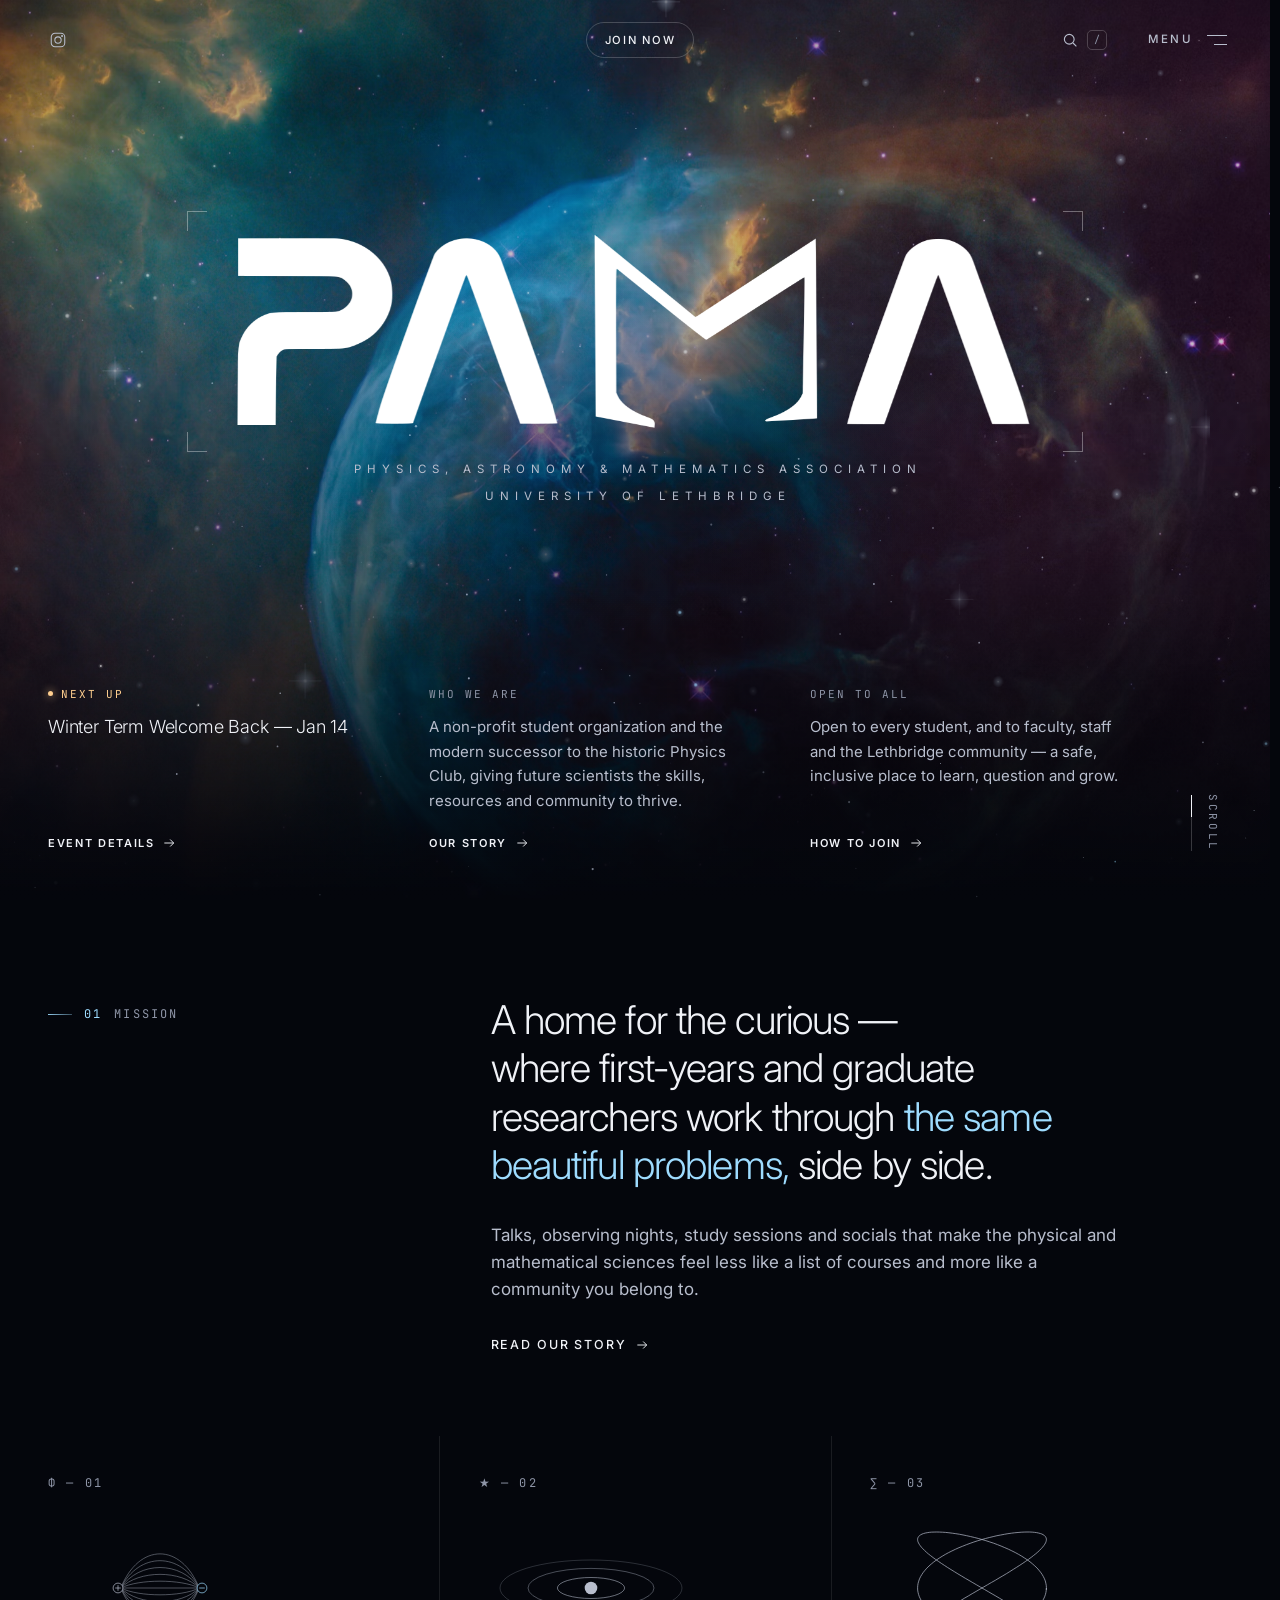
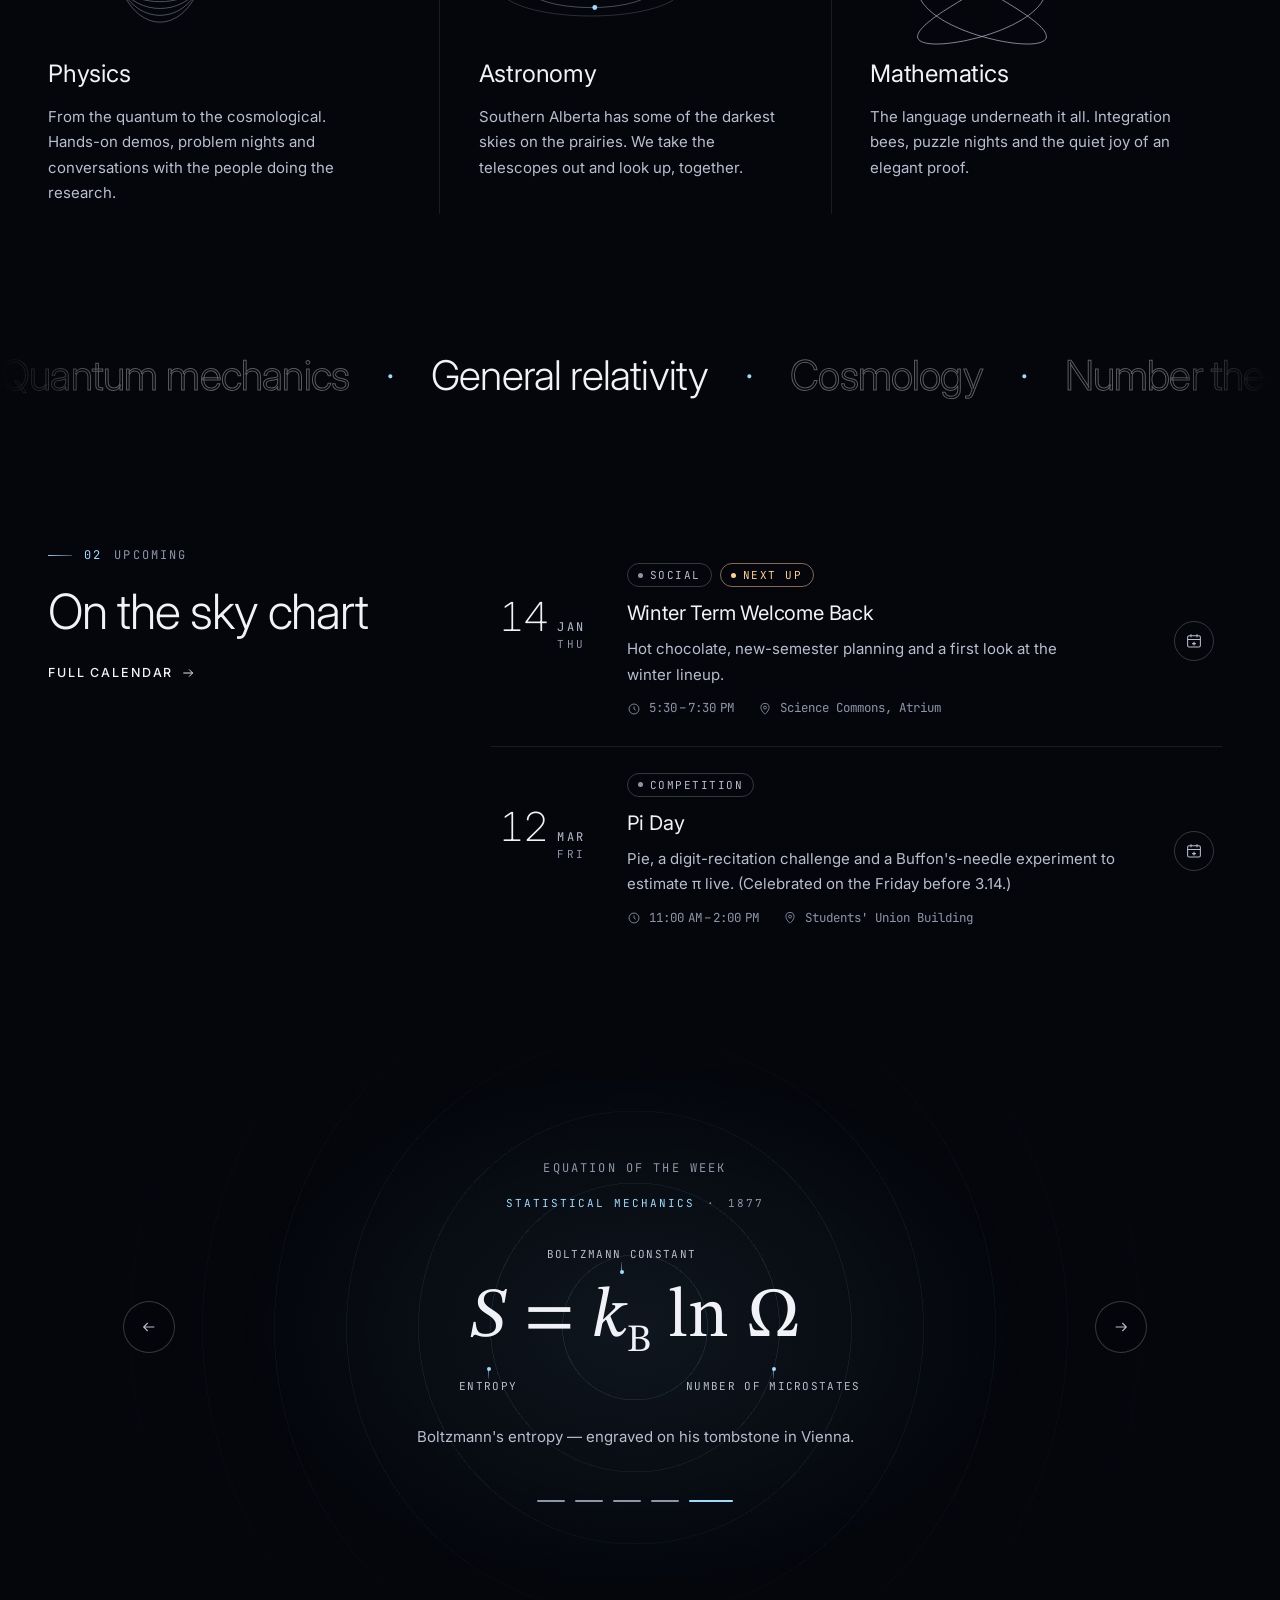
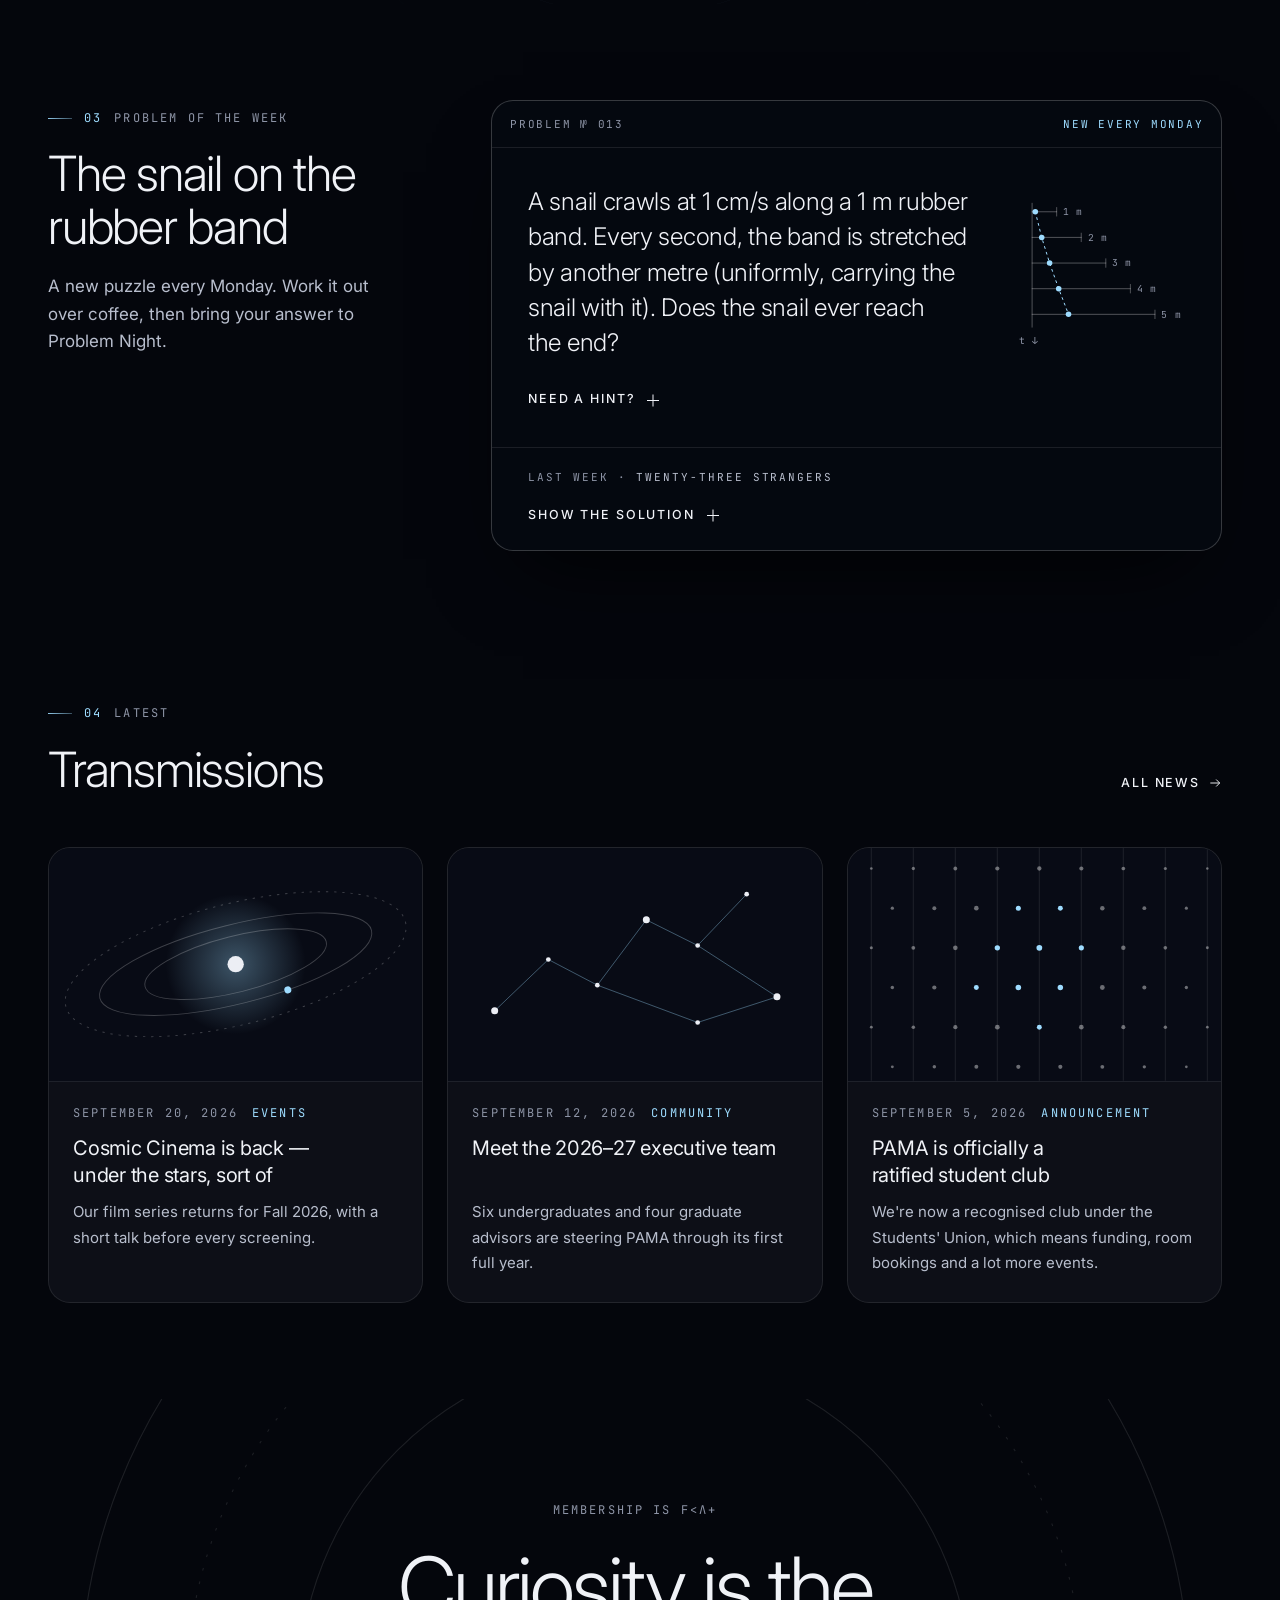
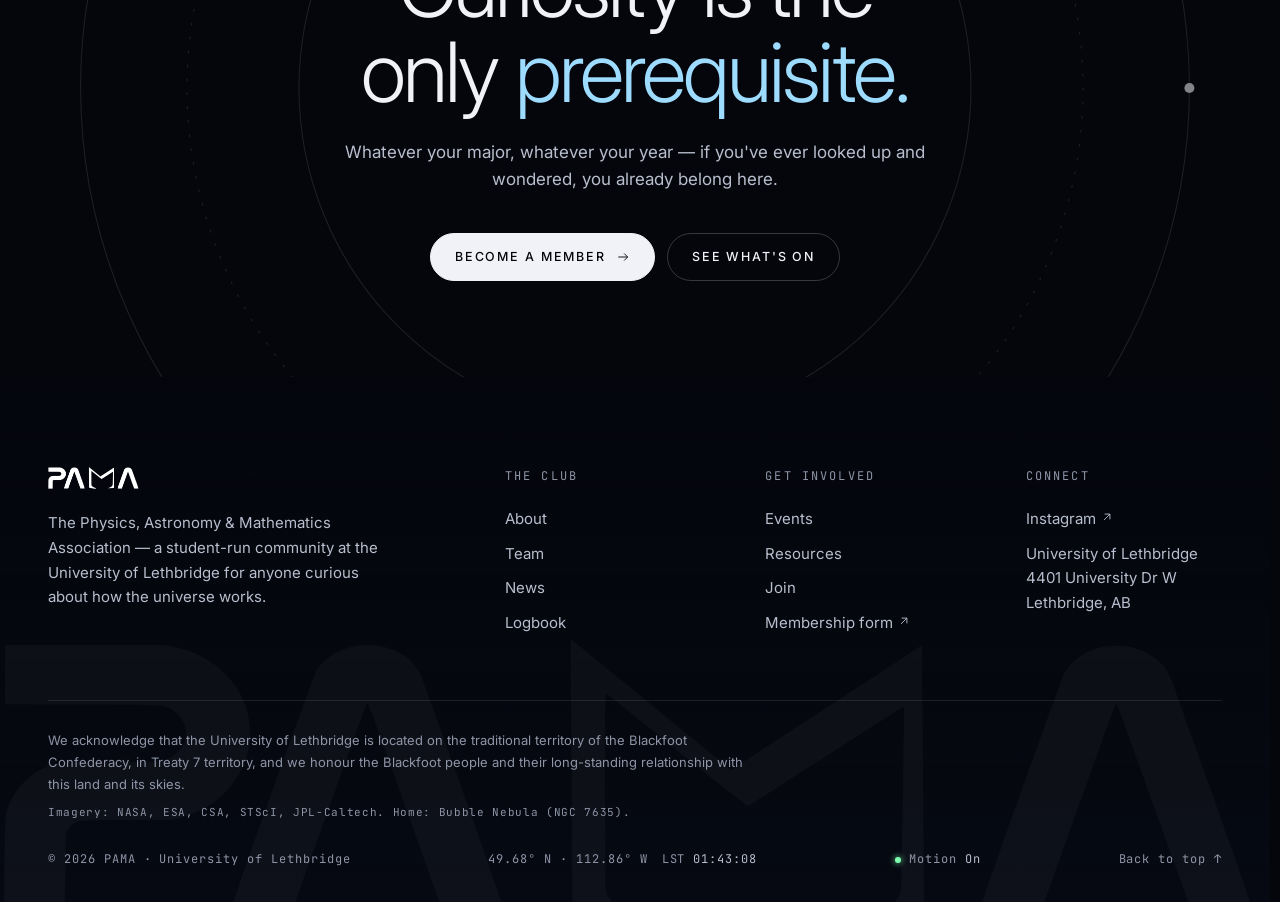
==== commit d8076a6a: "Make the site English only Remove the French translation layer: the EN/FR switch, browser-language a" ====
--- a/index.html
+++ b/index.html
@@ -3,8 +3,8 @@
 <head>
   <meta charset="utf-8">
   <meta name="viewport" content="width=device-width, initial-scale=1">
-  <title data-i18n="meta.home.title">PAMA — Physics, Astronomy &amp; Mathematics Association · University of Lethbridge</title>
-  <meta name="description" content="PAMA is the student-run Physics, Astronomy &amp; Mathematics Association at the University of Lethbridge — talks, stargazing, study sessions and a community for the curious." data-i18n-attr="content:meta.home.desc">
+  <title>PAMA — Physics, Astronomy &amp; Mathematics Association · University of Lethbridge</title>
+  <meta name="description" content="PAMA is the student-run Physics, Astronomy &amp; Mathematics Association at the University of Lethbridge — talks, stargazing, study sessions and a community for the curious.">
   <meta name="theme-color" content="#04060c">
   <meta property="og:type" content="website">
   <meta property="og:site_name" content="PAMA">
@@ -30,7 +30,6 @@
         document.documentElement.classList.add("is-intro");
     } catch (e) { /* storage blocked: skip the intro */ }
   </script>
-  <script src="assets/js/i18n.js"></script>
   <script src="assets/js/chrome.js"></script>
   <script src="assets/js/data.js" defer></script>
   <script src="assets/js/main.js" defer></script>
@@ -49,41 +48,41 @@
             <div class="hud" aria-hidden="true"><i></i><i></i><i></i><i></i></div>
             <img class="hero__logo intro" src="assets/img/pama-logo-white.png" alt="PAMA" width="1281" height="311" style="--d:120ms">
           </div>
-          <h1 class="hero__title" id="hero-title" data-i18n="home.hero.title" data-scramble>Physics, Astronomy &amp; Mathematics Association</h1>
-          <p class="hero__subtitle" data-i18n="home.hero.uni">University of Lethbridge</p>
+          <h1 class="hero__title" id="hero-title" data-scramble>Physics, Astronomy &amp; Mathematics Association</h1>
+          <p class="hero__subtitle">University of Lethbridge</p>
         </div>
 
         <div class="hero__foot">
           <a class="hero-col hero-col--next" href="events.html" data-teaser>
             <span class="hero-col__label" data-teaser-kicker>Next up</span>
             <span class="hero-col__text" data-teaser-text>Cosmic Cinema is back. Join us under the stars…</span>
-            <span class="hero-col__cta"><span data-i18n="home.hero.allEvents">Event details</span> <span class="i i-arrow" aria-hidden="true"></span></span>
+            <span class="hero-col__cta"><span>Event details</span> <span class="i i-arrow" aria-hidden="true"></span></span>
           </a>
           <a class="hero-col hero__col-2" href="about.html">
-            <span class="hero-col__label" data-i18n="home.hero.l2">Who we are</span>
-            <span class="hero-col__text" data-i18n="home.hero.col2">A non-profit student organization and the modern successor to the historic Physics Club, giving future scientists the skills, resources and community to thrive.</span>
-            <span class="hero-col__cta"><span data-i18n="home.hero.c2cta">Our story</span> <span class="i i-arrow" aria-hidden="true"></span></span>
+            <span class="hero-col__label">Who we are</span>
+            <span class="hero-col__text">A non-profit student organization and the modern successor to the historic Physics Club, giving future scientists the skills, resources and community to thrive.</span>
+            <span class="hero-col__cta"><span>Our story</span> <span class="i i-arrow" aria-hidden="true"></span></span>
           </a>
           <a class="hero-col hero__col-3" href="join.html">
-            <span class="hero-col__label" data-i18n="home.hero.l3">Open to all</span>
-            <span class="hero-col__text" data-i18n="home.hero.col3">Open to every student, and to faculty, staff and the Lethbridge community — a safe, inclusive place to learn, question and grow.</span>
-            <span class="hero-col__cta"><span data-i18n="home.hero.c3cta">How to join</span> <span class="i i-arrow" aria-hidden="true"></span></span>
+            <span class="hero-col__label">Open to all</span>
+            <span class="hero-col__text">Open to every student, and to faculty, staff and the Lethbridge community — a safe, inclusive place to learn, question and grow.</span>
+            <span class="hero-col__cta"><span>How to join</span> <span class="i i-arrow" aria-hidden="true"></span></span>
           </a>
-          <a class="scroll-cue" href="#mission"><span data-i18n="home.hero.scroll">Scroll</span><span class="scroll-cue__line" aria-hidden="true"></span></a>
-        </div>
-
-        <p class="intro-cue" aria-hidden="true"><span data-i18n="home.hero.begin">Scroll to begin</span><span class="intro-cue__line"></span></p>
+          <a class="scroll-cue" href="#mission"><span>Scroll</span><span class="scroll-cue__line" aria-hidden="true"></span></a>
+        </div>
+
+        <p class="intro-cue" aria-hidden="true"><span>Scroll to begin</span><span class="intro-cue__line"></span></p>
       </section>
 
       <!-- ============ 01 · MISSION ============ -->
       <section class="section" id="mission" aria-labelledby="mission-title">
         <div class="container">
           <div class="split">
-            <div class="split__aside"><p class="eyebrow reveal"><span class="idx">01</span><span data-i18n="home.mission.eyebrow">Mission</span></p></div>
+            <div class="split__aside"><p class="eyebrow reveal"><span class="idx">01</span><span>Mission</span></p></div>
             <div>
-              <h2 class="statement reveal" id="mission-title" data-i18n="home.mission.title">A home for the curious — where first-years and graduate researchers work through <em>the same beautiful problems,</em> side by side.</h2>
-              <p class="lead reveal mt-m" style="--d:120ms" data-i18n="home.mission.lead">Talks, observing nights, study sessions and socials that make the physical and mathematical sciences feel less like a list of courses and more like a community you belong to.</p>
-              <div class="btn-row mt-m reveal" style="--d:200ms"><a class="link" href="about.html"><span data-i18n="home.mission.cta">Read our story</span> <span class="i i-arrow" aria-hidden="true"></span></a></div>
+              <h2 class="statement reveal" id="mission-title">A home for the curious — where first-years and graduate researchers work through <em>the same beautiful problems,</em> side by side.</h2>
+              <p class="lead reveal mt-m" style="--d:120ms">Talks, observing nights, study sessions and socials that make the physical and mathematical sciences feel less like a list of courses and more like a community you belong to.</p>
+              <div class="btn-row mt-m reveal" style="--d:200ms"><a class="link" href="about.html"><span>Read our story</span> <span class="i i-arrow" aria-hidden="true"></span></a></div>
             </div>
           </div>
 
@@ -91,20 +90,20 @@
             <article class="pillar">
               <span class="pillar__num">Φ — 01</span>
               <div class="pillar__art" data-art="field"></div>
-              <h3 data-i18n="home.pillar1.title">Physics</h3>
-              <p data-i18n="home.pillar1.text">From the quantum to the cosmological. Hands-on demos, problem nights and conversations with the people doing the research.</p>
+              <h3>Physics</h3>
+              <p>From the quantum to the cosmological. Hands-on demos, problem nights and conversations with the people doing the research.</p>
             </article>
             <article class="pillar">
               <span class="pillar__num">★ — 02</span>
               <div class="pillar__art" data-art="ellipses"></div>
-              <h3 data-i18n="home.pillar2.title">Astronomy</h3>
-              <p data-i18n="home.pillar2.text">Southern Alberta has some of the darkest skies on the prairies. We take the telescopes out and look up, together.</p>
+              <h3>Astronomy</h3>
+              <p>Southern Alberta has some of the darkest skies on the prairies. We take the telescopes out and look up, together.</p>
             </article>
             <article class="pillar">
               <span class="pillar__num">∑ — 03</span>
               <div class="pillar__art" data-art="lissajous"></div>
-              <h3 data-i18n="home.pillar3.title">Mathematics</h3>
-              <p data-i18n="home.pillar3.text">The language underneath it all. Integration bees, puzzle nights and the quiet joy of an elegant proof.</p>
+              <h3>Mathematics</h3>
+              <p>The language underneath it all. Integration bees, puzzle nights and the quiet joy of an elegant proof.</p>
             </article>
           </div>
         </div>
@@ -113,7 +112,7 @@
       <!-- ============ TICKER ============ -->
       <div class="ticker" aria-hidden="true">
         <div class="ticker__track">
-          <div class="ticker__list" data-ticker data-i18n="home.ticker"><span>Quantum mechanics</span><span>General relativity</span><span>Cosmology</span><span>Number theory</span><span>Exoplanets</span><span>Topology</span><span>Astrophotography</span><span>Chaos theory</span><span>Particle physics</span><span>Complex analysis</span><span>Black holes</span><span>Statistical mechanics</span></div>
+          <div class="ticker__list" data-ticker><span>Quantum mechanics</span><span>General relativity</span><span>Cosmology</span><span>Number theory</span><span>Exoplanets</span><span>Topology</span><span>Astrophotography</span><span>Chaos theory</span><span>Particle physics</span><span>Complex analysis</span><span>Black holes</span><span>Statistical mechanics</span></div>
         </div>
       </div>
 
@@ -122,9 +121,9 @@
         <div class="container">
           <div class="split">
             <div class="split__aside stack" style="--stack:1.25rem">
-              <p class="eyebrow reveal"><span class="idx">02</span><span data-i18n="home.events.eyebrow">Upcoming</span></p>
-              <h2 class="h2 reveal" id="events-title" data-i18n="home.events.title">On the sky chart</h2>
-              <div class="reveal"><a class="link" href="events.html"><span data-i18n="home.events.cta">Full calendar</span> <span class="i i-arrow" aria-hidden="true"></span></a></div>
+              <p class="eyebrow reveal"><span class="idx">02</span><span>Upcoming</span></p>
+              <h2 class="h2 reveal" id="events-title">On the sky chart</h2>
+              <div class="reveal"><a class="link" href="events.html"><span>Full calendar</span> <span class="i i-arrow" aria-hidden="true"></span></a></div>
             </div>
             <div class="event-list reveal" data-events-upcoming="3"></div>
           </div>
@@ -133,14 +132,14 @@
 
       <!-- ============ EQUATION OF THE WEEK ============ -->
       <section class="equation" data-equation aria-labelledby="eq-title">
-        <h2 class="eyebrow eyebrow--plain reveal" id="eq-title" data-i18n="home.eq.title">Equation of the week</h2>
+        <h2 class="eyebrow eyebrow--plain reveal" id="eq-title">Equation of the week</h2>
         <p class="equation__meta reveal" data-eq-meta></p>
         <p class="equation__formula"><span class="equation__math"><i>e</i><sup><i>iπ</i></sup> + 1 = 0</span></p>
         <ul class="eq-legend" data-eq-legend aria-hidden="true"></ul>
         <p class="equation__caption">Euler's identity — five fundamental constants, three basic operations, one line.</p>
         <div class="equation__nav"></div>
-        <button class="equation__arrow equation__arrow--prev" type="button" data-eq-step="-1" aria-label="Previous equation" data-i18n-attr="aria-label:eq.prev"><span class="i i-arrow" aria-hidden="true"></span></button>
-        <button class="equation__arrow equation__arrow--next" type="button" data-eq-step="1" aria-label="Next equation" data-i18n-attr="aria-label:eq.next"><span class="i i-arrow" aria-hidden="true"></span></button>
+        <button class="equation__arrow equation__arrow--prev" type="button" data-eq-step="-1" aria-label="Previous equation"><span class="i i-arrow" aria-hidden="true"></span></button>
+        <button class="equation__arrow equation__arrow--next" type="button" data-eq-step="1" aria-label="Next equation"><span class="i i-arrow" aria-hidden="true"></span></button>
         <p class="sr-only" aria-live="polite" data-eq-status></p>
       </section>
 
@@ -149,24 +148,24 @@
         <div class="container">
           <div class="split">
             <div class="split__aside stack" style="--stack:1.25rem">
-              <p class="eyebrow reveal"><span class="idx">03</span><span data-i18n="pow.eyebrow">Problem of the week</span></p>
+              <p class="eyebrow reveal"><span class="idx">03</span><span>Problem of the week</span></p>
               <h2 class="h2 reveal" id="pow-title" data-pow-title>Falling through the Earth</h2>
-              <p class="lead reveal" data-i18n="pow.lead">A new puzzle every Monday. Work it out over coffee, then bring your answer to Problem Night.</p>
+              <p class="lead reveal">A new puzzle every Monday. Work it out over coffee, then bring your answer to Problem Night.</p>
             </div>
             <div class="instrument pow reveal">
-              <div class="instrument__bar"><span data-pow-no>Problem</span><span data-i18n="pow.due">New every Monday</span></div>
+              <div class="instrument__bar"><span data-pow-no>Problem</span><span>New every Monday</span></div>
               <div class="pow__body">
                 <div class="pow__fig" data-pow-fig aria-hidden="true"></div>
                 <p class="pow__q" data-pow-q></p>
                 <details class="pow__fold">
-                  <summary><span data-i18n="pow.hint">Need a hint?</span><span class="plus" aria-hidden="true"></span></summary>
+                  <summary><span>Need a hint?</span><span class="plus" aria-hidden="true"></span></summary>
                   <div class="pow__text" data-pow-hint></div>
                 </details>
               </div>
               <div class="pow__last">
-                <p class="pow__label"><span data-i18n="pow.last">Last week</span> · <b data-pow-last-title></b></p>
+                <p class="pow__label"><span>Last week</span> · <b data-pow-last-title></b></p>
                 <details class="pow__fold">
-                  <summary><span data-i18n="pow.solution">Show the solution</span><span class="plus" aria-hidden="true"></span></summary>
+                  <summary><span>Show the solution</span><span class="plus" aria-hidden="true"></span></summary>
                   <div class="pow__text" data-pow-last></div>
                 </details>
               </div>
@@ -180,10 +179,10 @@
         <div class="container">
           <div class="section-head section-head--row">
             <div class="stack" style="--stack:1.25rem">
-              <p class="eyebrow reveal"><span class="idx">04</span><span data-i18n="home.news.eyebrow">Latest</span></p>
-              <h2 class="h2 reveal" id="news-title" data-i18n="home.news.title">Transmissions</h2>
-            </div>
-            <a class="link reveal" href="news.html"><span data-i18n="home.news.cta">All news</span> <span class="i i-arrow" aria-hidden="true"></span></a>
+              <p class="eyebrow reveal"><span class="idx">04</span><span>Latest</span></p>
+              <h2 class="h2 reveal" id="news-title">Transmissions</h2>
+            </div>
+            <a class="link reveal" href="news.html"><span>All news</span> <span class="i i-arrow" aria-hidden="true"></span></a>
           </div>
           <div class="grid grid--3" data-news-latest="3" data-stagger></div>
         </div>
@@ -196,12 +195,12 @@
           <g class="spin"><circle cx="200" cy="40" r="2.5" style="fill:var(--accent)" stroke="none"/><circle cx="398" cy="200" r="1.8" fill="#fff" stroke="none"/></g>
         </svg>
         <div class="container">
-          <p class="eyebrow eyebrow--plain reveal" data-i18n="home.cta.eyebrow">Membership is free</p>
-          <h2 class="display cta__title reveal" id="cta-title" data-i18n="home.cta.title">Curiosity is the only <span class="accent">prerequisite.</span></h2>
-          <p class="lead reveal" data-i18n="home.cta.lead">Whatever your major, whatever your year — if you've ever looked up and wondered, you already belong here.</p>
+          <p class="eyebrow eyebrow--plain reveal">Membership is free</p>
+          <h2 class="display cta__title reveal" id="cta-title">Curiosity is the only <span class="accent">prerequisite.</span></h2>
+          <p class="lead reveal">Whatever your major, whatever your year — if you've ever looked up and wondered, you already belong here.</p>
           <div class="btn-row reveal">
-            <a class="btn btn--solid" href="join.html"><span data-i18n="home.cta.join">Become a member</span> <span class="i i-arrow" aria-hidden="true"></span></a>
-            <a class="btn" href="events.html" data-i18n="home.cta.events">See what's on</a>
+            <a class="btn btn--solid" href="join.html"><span>Become a member</span> <span class="i i-arrow" aria-hidden="true"></span></a>
+            <a class="btn" href="events.html">See what's on</a>
           </div>
         </div>
       </section>
--- a/assets/css/style.css
+++ b/assets/css/style.css
@@ -88,7 +88,6 @@
 ::selection { background: var(--accent); color: var(--bg); }
 :focus-visible { outline: 2px solid var(--accent); outline-offset: 4px; border-radius: 4px; }
 
-.i18n-pending body { visibility: hidden; } /* French loading: avoid a flash of English */
 
 .skip-link {
   position: fixed; top: 0.75rem; left: 0.75rem; z-index: 200;
@@ -211,7 +210,7 @@
 .site-header__left { display: flex; align-items: center; gap: 1.375rem; }
 .site-header__center { justify-self: center; }
 .site-header__right { justify-self: end; display: flex; align-items: center; gap: clamp(1rem, 2.5vw, 1.75rem); }
-.site-header__center, .socials, .site-header__right > .lang { transition: opacity .4s var(--ease-soft), visibility 0s linear 0s; }
+.site-header__center, .socials { transition: opacity .4s var(--ease-soft), visibility 0s linear 0s; }
 
 .brand {
   display: inline-flex; align-items: center; max-width: 6rem; overflow: hidden;
@@ -224,10 +223,6 @@
 .socials a { display: inline-flex; padding: 0.375rem; margin: -0.375rem; transition: color .3s; }
 .socials a:hover { color: var(--text); }
 
-.lang { display: flex; align-items: center; gap: 0.375rem; font-size: 0.72rem; font-weight: 500; letter-spacing: var(--track-caps); color: var(--text-3); }
-.lang button { padding: 0.375rem 0.125rem; letter-spacing: inherit; transition: color .3s; }
-.lang button[aria-pressed="true"] { color: var(--text); }
-.lang button:hover { color: var(--text); }
 
 /* Menu toggle: the word rolls from Menu to Close and the lines cross */
 .menu-toggle {
@@ -256,7 +251,7 @@
   border-radius: 0; border-color: transparent; background: transparent; box-shadow: none;
   -webkit-backdrop-filter: none; backdrop-filter: none;
 }
-.menu-open .site-header__center, .menu-open .socials, .menu-open .site-header__right > .lang { opacity: 0; visibility: hidden; transition: opacity .25s var(--ease-soft), visibility 0s linear .25s; }
+.menu-open .site-header__center, .menu-open .socials { opacity: 0; visibility: hidden; transition: opacity .25s var(--ease-soft), visibility 0s linear .25s; }
 .menu-open .brand { opacity: 1 !important; transform: none !important; max-width: 6rem !important; margin-right: 0 !important; pointer-events: auto !important; }
 
 /* Scrim: a grey veil over the whole page */
@@ -323,14 +318,12 @@
 .nav-drawer__next:hover .i-arrow { transform: translateX(4px); }
 .nav-drawer__link { display: inline-flex; align-items: center; gap: 0.5rem; font-size: 0.9375rem; color: var(--text); transition: color .3s; }
 .nav-drawer__link:hover { color: var(--accent); }
-.nav-drawer__foot .lang { font-size: 0.8125rem; }
 .nav-drawer__cta { grid-column: 1 / -1; justify-self: start; }
 
 @media (max-width: 720px) {
   .site-header__left .socials { display: none; }
   .is-home .site-header:not(.is-scrolled) .site-header__left .socials { display: flex; }
   .site-header__center .btn { --h: 2.125rem; padding-inline: 1rem; font-size: var(--fs-micro); }
-  .site-header__right > .lang { display: none; }
   .site-header.is-scrolled .site-header__inner { max-width: calc(100% - 1rem); margin-top: 0.5rem; padding-inline: 1.125rem 0.75rem; }
   .nav-drawer { border-left: 0; }
   .nav-link__label { font-size: clamp(2.1rem, min(8.5vw, 5.6vh), 3.25rem); }
@@ -359,15 +352,24 @@
   text-align: center; padding: calc(var(--header-h) + 1.5rem) var(--gutter) 1.5rem;
 }
 .hero__logo-wrap { position: relative; width: min(72vw, 50rem); transition: transform 1.3s var(--ease); }
-.hero__logo { width: 100%; height: auto; filter: drop-shadow(0 0 40px rgba(var(--accent-rgb), .12)); }
-/* A single scanning light sweeps across the logo */
+/* The logo's glow is a soft gradient behind it rather than a filter on the
+   image: iPad Safari can drop a filtered PNG's transparency when the layer is
+   rescaled (it showed as a white box once the intro ended) */
+.hero__logo { position: relative; width: 100%; height: auto; }
+.hero__logo-wrap::before {
+  content: ""; position: absolute; inset: -30% -10%; pointer-events: none;
+  background: radial-gradient(closest-side, rgba(var(--accent-rgb), .13), rgba(var(--accent-rgb), .04) 60%, transparent);
+}
+/* A single scanning light sweeps across the logo, then is removed (main.js) */
 .hero__logo-wrap::after {
-  content: ""; position: absolute; inset: 0; pointer-events: none;
-  background: linear-gradient(100deg, transparent 35%, rgba(var(--accent-rgb), .95) 50%, transparent 65%) -150% 0 / 60% 100% no-repeat;
-  -webkit-mask: url("../img/pama-logo-white.png") center / contain no-repeat; mask: url("../img/pama-logo-white.png") center / contain no-repeat;
+  content: ""; position: absolute; inset: 0; z-index: 1; pointer-events: none;
+  background: linear-gradient(100deg, transparent 36%, rgba(var(--accent-rgb), .75) 46%, rgba(255, 255, 255, .95) 50%, rgba(var(--accent-rgb), .75) 54%, transparent 64%) -150% 0 / 60% 100% no-repeat;
+  -webkit-mask-image: url("../img/pama-logo-white.png"); -webkit-mask-position: center; -webkit-mask-size: contain; -webkit-mask-repeat: no-repeat;
+  mask-image: url("../img/pama-logo-white.png"); mask-position: center; mask-size: contain; mask-repeat: no-repeat;
   animation: sweep 2.6s var(--ease-soft) 0.9s both;
-  mix-blend-mode: screen;
-}
+}
+.hero__logo-wrap.is-swept::after { content: none; }
+.hero__logo-wrap.is-swept .hero__logo { animation: none; opacity: 1; transform: none; filter: none; }
 @keyframes sweep { from { background-position: -150% 0; } to { background-position: 260% 0; } }
 
 .hero__title, .hero__subtitle {
@@ -538,7 +540,6 @@
   mask-image: linear-gradient(90deg, transparent, #000 8%, #000 92%, transparent);
 }
 .ticker__track { display: flex; width: max-content; animation: ticker 60s linear infinite; }
-.ticker:hover .ticker__track { animation-play-state: paused; }
 .ticker__list { display: flex; flex-shrink: 0; }
 .ticker__list span {
   font-size: clamp(1.5rem, 3.2vw, 2.75rem); font-weight: 300; letter-spacing: -0.02em; white-space: nowrap;
@@ -744,6 +745,9 @@
 .patch__node text { font-family: var(--font-mono); font-size: 10px; letter-spacing: .5px; fill: var(--text); pointer-events: none; }
 .patch__m--grad .patch__node circle { stroke: var(--accent); }
 .patch__m--grad .patch__node text { fill: var(--accent); }
+/* An open seat: dashed ring and a plus, on the patch and in the list */
+.patch__m--open .patch__node circle { stroke-dasharray: 3 3; fill: rgba(var(--accent-rgb), .06); }
+.patch__m--open .patch__node text { font-size: 15px; }
 .patch__m:is(:hover, :focus-visible, .is-active) .patch__node { transform: scale(1.18); }
 .patch__m:is(:hover, :focus-visible, .is-active) .patch__node circle { fill: rgba(var(--accent-rgb), .22); stroke: var(--accent); }
 .patch__m:focus-visible .patch__node circle { stroke-width: 2; }
@@ -998,6 +1002,8 @@
 .people-row .person__avatar { width: 3.25rem; height: 3.25rem; font-size: .9rem; margin: 0; }
 .people-row .who span { font-size: 1rem; }
 .people-row .who small { display: block; color: var(--text-3); font-size: 0.8125rem; }
+.people-row .who--open .person__avatar { border-style: dashed; border-color: rgba(var(--accent-rgb), .6); background: none; color: var(--accent); font-size: 1.375rem; font-weight: 300; }
+.people-row .who--open .person__avatar::after { display: none; }
 .people-row .who.is-lit .person__avatar { border-color: var(--accent); box-shadow: 0 0 1.5rem rgba(var(--accent-rgb), .25); }
 @media (max-width: 480px) { .people-row { grid-template-columns: minmax(0, 1fr); } }
 
@@ -1142,7 +1148,7 @@
 .intro { opacity: 0; transform: translateY(1rem); animation: intro 1.4s var(--ease) forwards; animation-delay: var(--d, 0ms); }
 .hero__logo.intro { transform: translateY(10px) scale(.985); filter: blur(10px); animation-name: intro-logo; }
 @keyframes intro { to { opacity: 1; transform: none; } }
-@keyframes intro-logo { to { opacity: 1; transform: none; filter: blur(0) drop-shadow(0 0 40px rgba(var(--accent-rgb), .12)); } }
+@keyframes intro-logo { to { opacity: 1; transform: none; filter: none; } }
 
 /* Page enter / exit */
 .page { animation: page-in .5s var(--ease-soft) backwards; }
@@ -1150,9 +1156,7 @@
 body.is-leaving :is(.page, .hero-backdrop) { animation: page-out .24s var(--ease-soft) forwards; }
 @keyframes page-out { to { opacity: 0; } }
 
-/* Language switch: a brief dip while text is swapped */
-main, site-footer { display: block; transition: opacity .17s var(--ease-soft); }
-.lang-swap main, .lang-swap site-footer { opacity: 0; }
+main, site-footer { display: block; }
 
 /* Native cross-document page transitions (Chrome/Edge 126+, Safari 18.2+) */
 @view-transition { navigation: auto; }
@@ -1580,6 +1584,11 @@
   .instrument:not(.instrument--wide):not(.almanac):not(.pow), .countdown, .scope { width: min(100%, 24rem); }
   .patch { width: min(100%, 20rem); }
 }
+/* …but on phones the round patch sits on the centre line, like its caption */
+@media (max-width: 600px) {
+  .page-hero__visual:has(.patch) { justify-items: center; }
+  .page-hero__visual .patch { margin-inline: auto; }
+}
 
 /* Phones: full-width button pairs, tidy hero meta */
 @media (max-width: 480px) {
@@ -1596,7 +1605,6 @@
   .socials a { padding: 0.75rem; margin: -0.75rem; }
   .footer-grid ul { gap: 0; }
   .footer-grid li a { display: inline-block; padding-block: 0.5rem; }
-  .lang button { padding: 0.75rem 0.375rem; }
 }
 
 /* Motion off: the visitor's own switch (footer), same as reduced motion */
